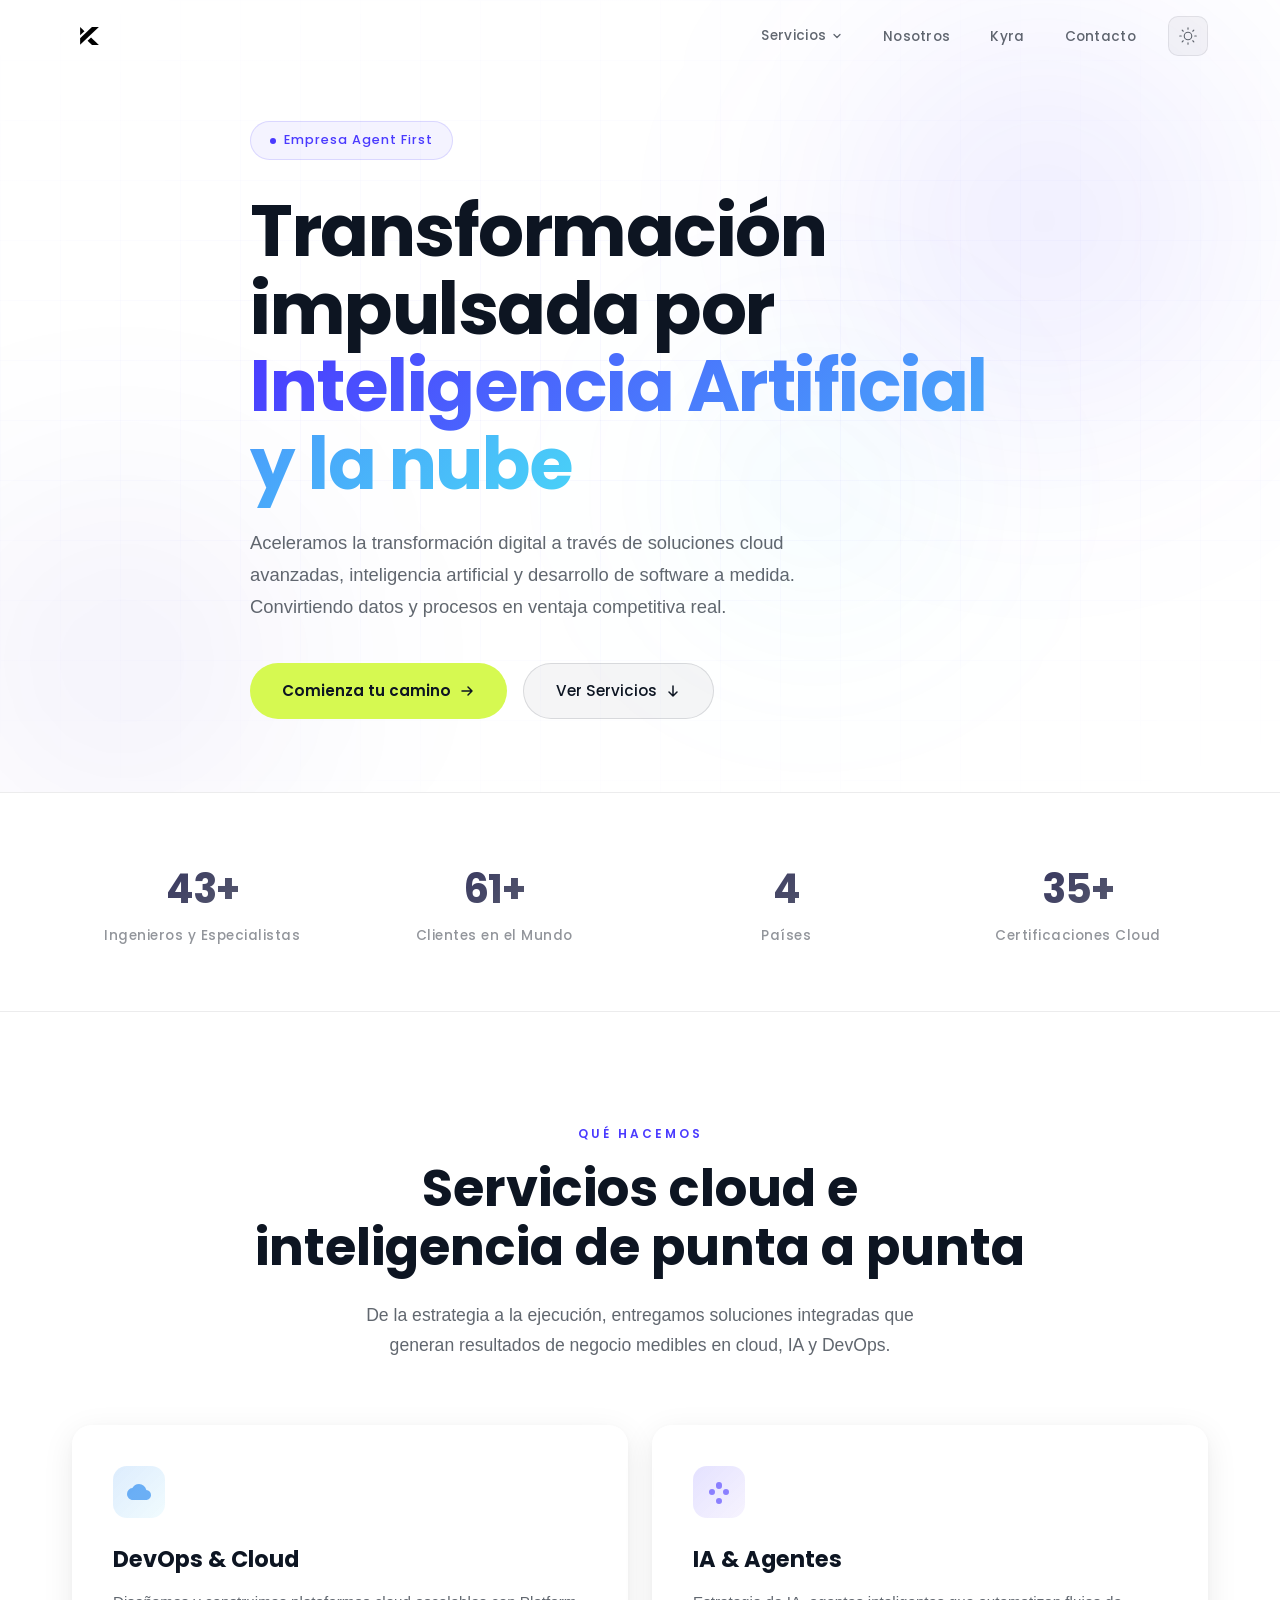
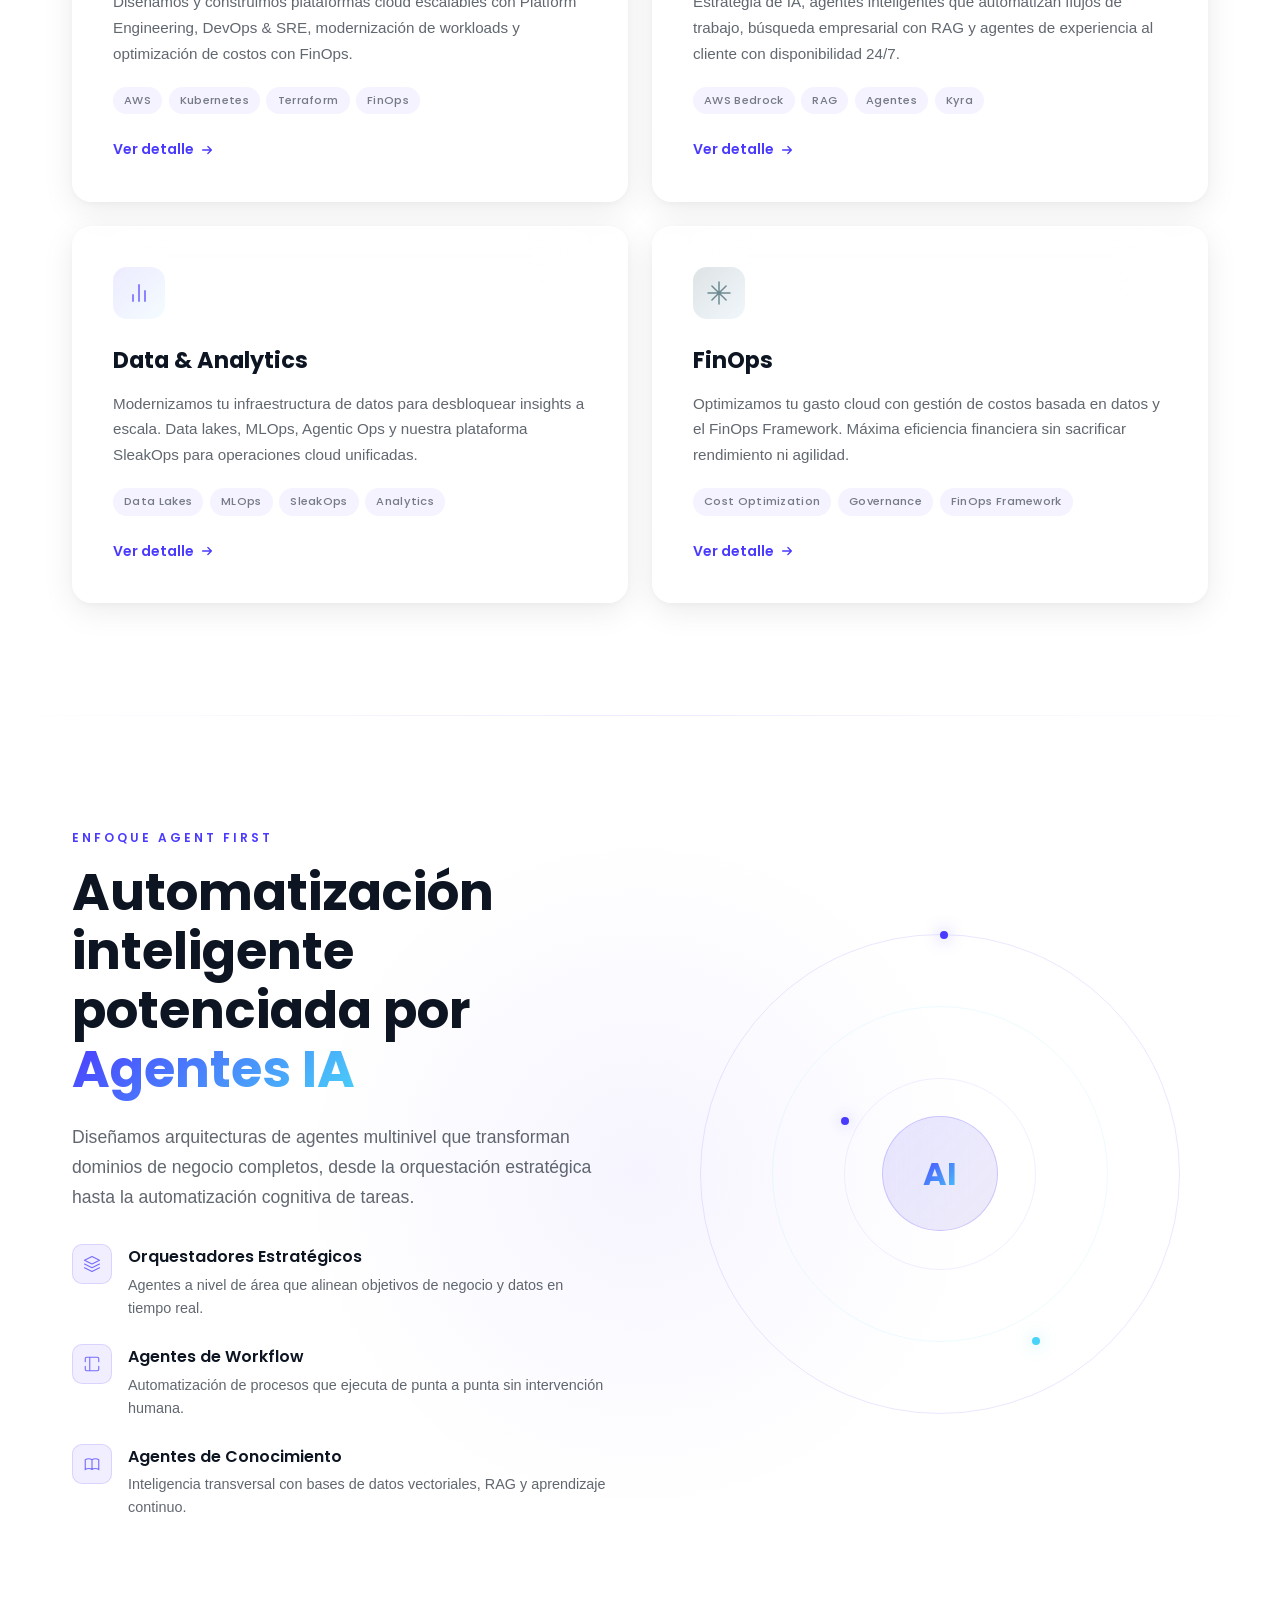
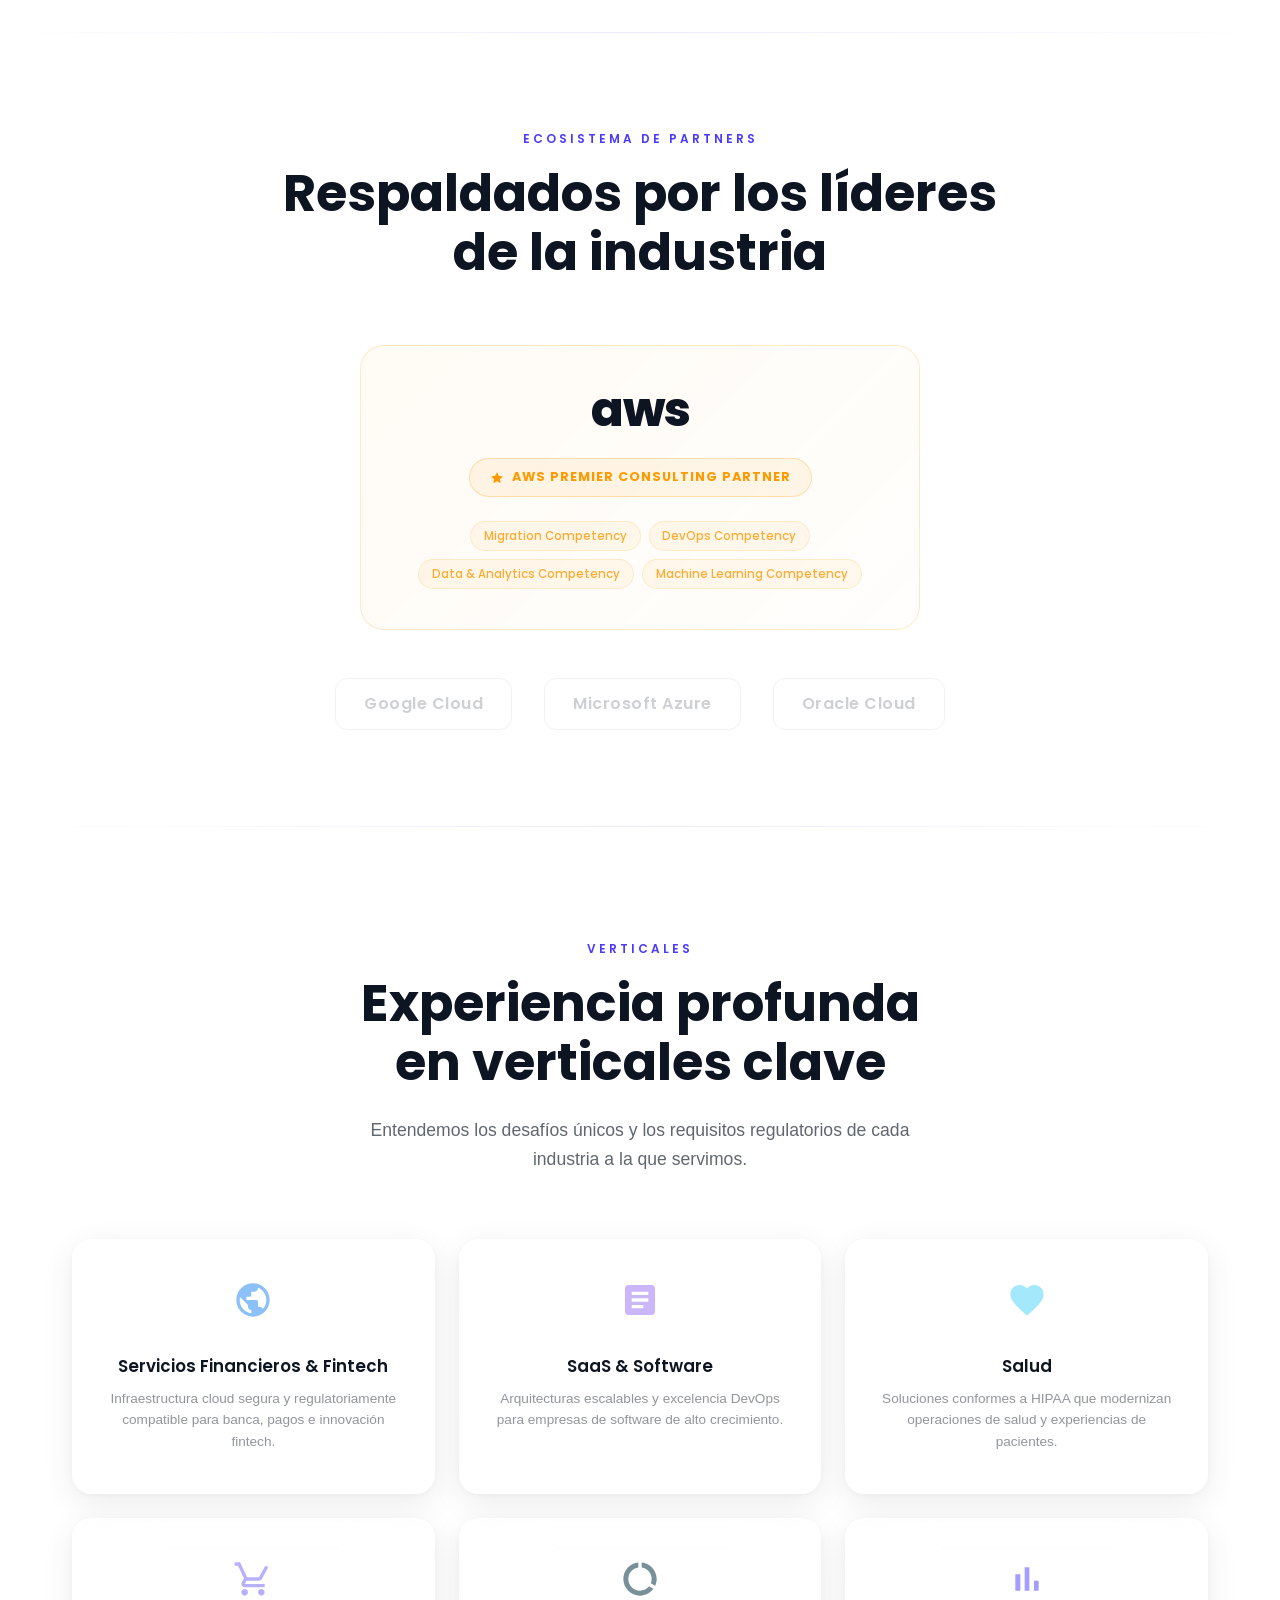
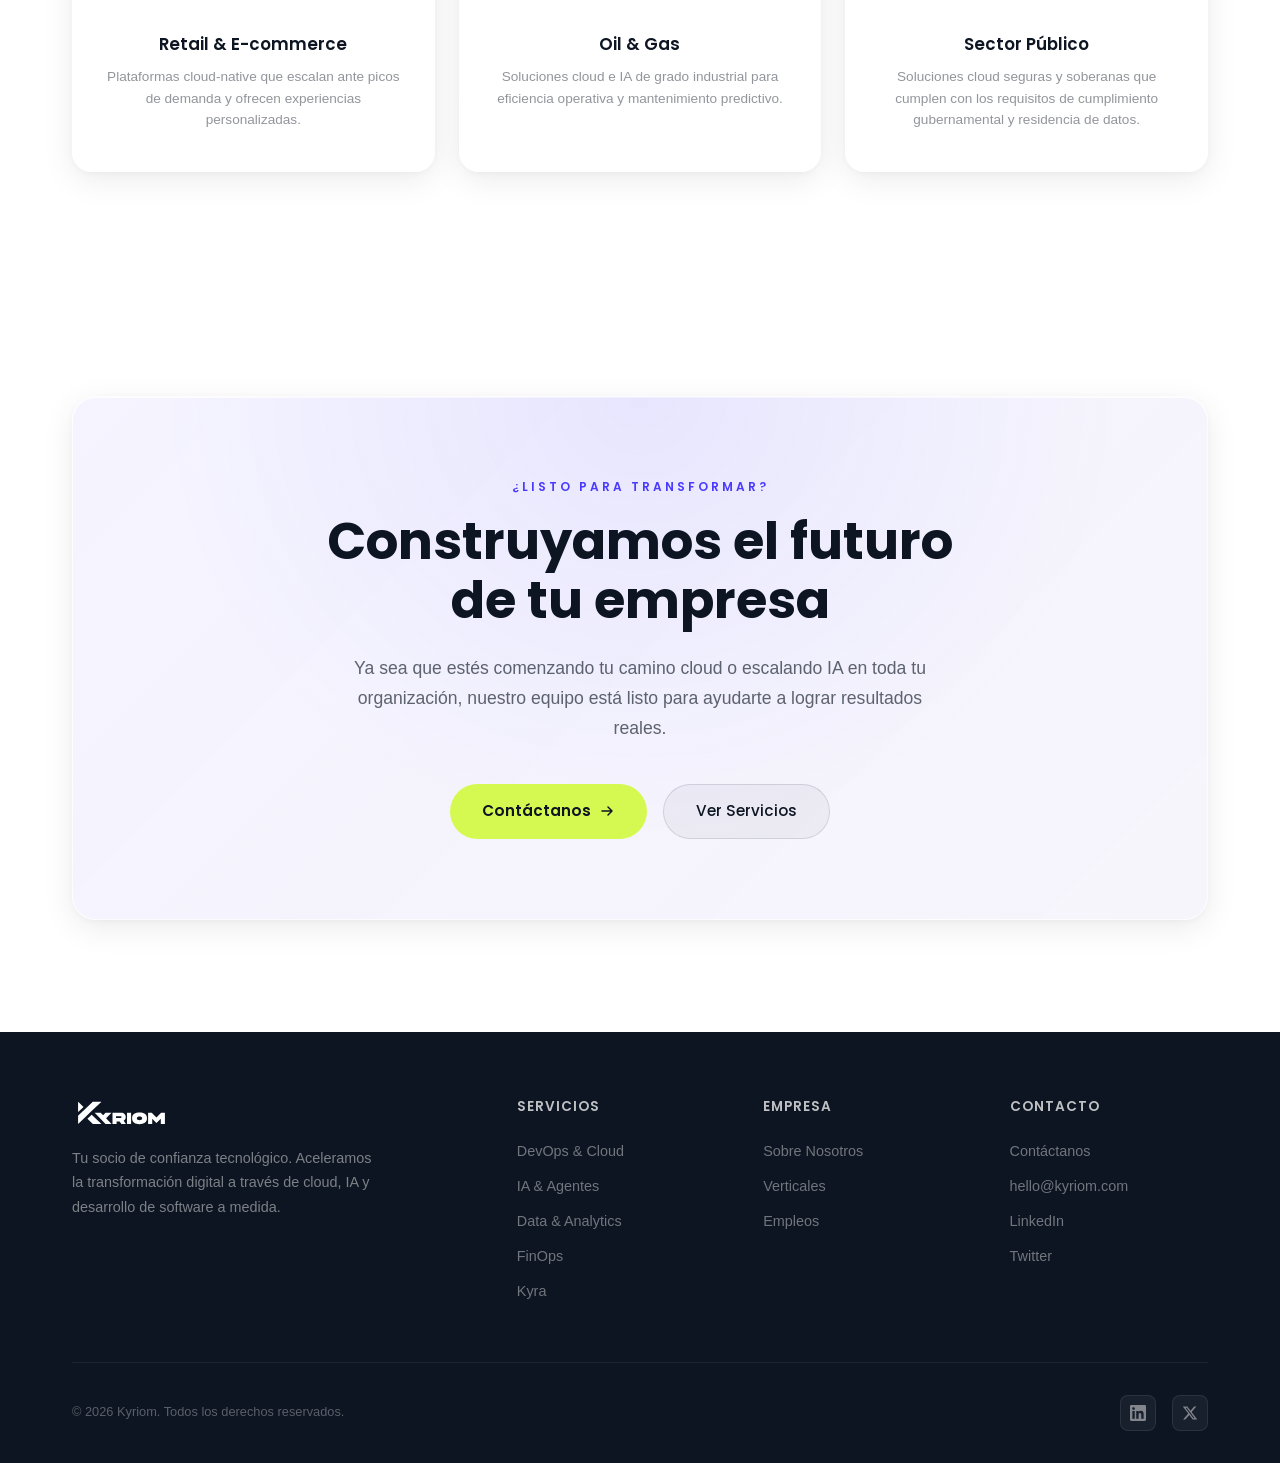
==== index.html @ 357e3da5 "Servicios dropdown nav in all pages, contacto form fits in screen, remove info cards" ====
<!DOCTYPE html>
<html lang="es">
<head>
    <meta charset="UTF-8">
    <meta name="viewport" content="width=device-width, initial-scale=1.0">
    <title>Kyriom — Transformación Digital Cloud & IA</title>
    <link rel="icon" type="image/png" href="Logo/Kyriom_Isologo-dark.png">
    <meta name="description" content="Kyriom acelera la transformación digital a través de soluciones cloud avanzadas, inteligencia artificial y desarrollo de software a medida.">
    <link rel="preconnect" href="https://fonts.googleapis.com">
    <link rel="preconnect" href="https://fonts.gstatic.com" crossorigin>
    <link href="https://fonts.googleapis.com/css2?family=Poppins:wght@300;400;500;600;700&display=swap" rel="stylesheet">
    <link rel="stylesheet" href="styles.css">
</head>
<body>

<!-- ===== NAVIGATION ===== -->
<nav class="nav" id="nav">
    <div class="container">
        <a href="index.html" class="nav-logo">
            <img src="Logo/Kyriom_Isologo-dark.svg" alt="Kyriom" class="logo-light">
            <img src="Logo/Kyriom_Isologo-white.svg" alt="Kyriom" class="logo-dark">
        </a>
        <div class="nav-right">
            <ul class="nav-links" id="navLinks">
                <li class="nav-dropdown" id="navDropdown">
                    <a href="#servicios" class="nav-dropdown-trigger">
                        Servicios
                        <svg width="12" height="12" viewBox="0 0 24 24" fill="none" stroke="currentColor" stroke-width="2.5" stroke-linecap="round" stroke-linejoin="round"><path d="M6 9l6 6 6-6"/></svg>
                    </a>
                    <div class="nav-dropdown-menu">
                        <a href="servicios/devops-cloud.html"><span class="dropdown-icon">☁️</span>DevOps &amp; Cloud</a>
                        <a href="servicios/ia-agentes.html"><span class="dropdown-icon">🤖</span>IA &amp; Agentes</a>
                        <a href="servicios/data-analytics.html"><span class="dropdown-icon">📊</span>Data &amp; Analytics</a>
                        <a href="servicios/finops.html"><span class="dropdown-icon">💰</span>FinOps</a>
                    </div>
                </li>
                <li><a href="nosotros.html">Nosotros</a></li>
                <li><a href="kyra.html">Kyra</a></li>
                <li><a href="contacto.html">Contacto</a></li>
            </ul>
            <button class="theme-toggle" id="themeToggle" aria-label="Toggle theme">
                <svg class="icon-sun" width="18" height="18" viewBox="0 0 24 24" fill="none" stroke="currentColor" stroke-width="1.5" stroke-linecap="round"><circle cx="12" cy="12" r="5"/><path d="M12 1v2M12 21v2M4.22 4.22l1.42 1.42M18.36 18.36l1.42 1.42M1 12h2M21 12h2M4.22 19.78l1.42-1.42M18.36 5.64l1.42-1.42"/></svg>
                <svg class="icon-moon" width="18" height="18" viewBox="0 0 24 24" fill="none" stroke="currentColor" stroke-width="1.5" stroke-linecap="round"><path d="M21 12.79A9 9 0 1111.21 3 7 7 0 0021 12.79z"/></svg>
            </button>
            <button class="nav-toggle" id="navToggle" aria-label="Toggle menu">
                <span></span><span></span><span></span>
            </button>
        </div>
    </div>
</nav>

<!-- ===== HERO ===== -->
<section class="hero" id="hero">
    <div class="hero-bg">
        <div class="hero-orb hero-orb-1"></div>
        <div class="hero-orb hero-orb-2"></div>
        <div class="hero-orb hero-orb-3"></div>
        <div class="hero-grid"></div>
    </div>
    <div class="hero-glass-shapes">
        <div class="glass-shape glass-shape-1"></div>
        <div class="glass-shape glass-shape-2"></div>
        <div class="glass-shape glass-shape-3"></div>
    </div>
    <div class="container">
        <div class="hero-content">
            <div class="hero-badge reveal">
                <span class="hero-badge-dot"></span>
                Empresa Agent First
            </div>
            <h1 class="reveal reveal-delay-1">Transformación impulsada por<br><span class="gradient-text">Inteligencia Artificial y la nube</span></h1>
            <p class="hero-description reveal reveal-delay-2">Aceleramos la transformación digital a través de soluciones cloud avanzadas, inteligencia artificial y desarrollo de software a medida. Convirtiendo datos y procesos en ventaja competitiva real.</p>
            <div class="hero-actions reveal reveal-delay-3">
                <a href="contacto.html" class="btn-primary btn-chartreuse">
                    Comienza tu camino
                    <svg width="16" height="16" viewBox="0 0 16 16" fill="none"><path d="M3 8h10m0 0L9 4m4 4L9 12" stroke="currentColor" stroke-width="1.5" stroke-linecap="round" stroke-linejoin="round"/></svg>
                </a>
                <a href="#servicios" class="btn-secondary">
                    Ver Servicios
                    <svg width="16" height="16" viewBox="0 0 16 16" fill="none"><path d="M8 3v10m0 0l4-4m-4 4L4 9" stroke="currentColor" stroke-width="1.5" stroke-linecap="round" stroke-linejoin="round"/></svg>
                </a>
            </div>
        </div>
    </div>
</section>

<!-- ===== MÉTRICAS ===== -->
<section class="stats-bar">
    <div class="container">
        <div class="stats-grid">
            <div class="stat-item reveal">
                <div class="stat-number" data-target="60">0+</div>
                <div class="stat-label">Ingenieros y Especialistas</div>
            </div>
            <div class="stat-item reveal reveal-delay-1">
                <div class="stat-number" data-target="86">0+</div>
                <div class="stat-label">Clientes en el Mundo</div>
            </div>
            <div class="stat-item reveal reveal-delay-2">
                <div class="stat-number" data-target="6">0</div>
                <div class="stat-label">Países</div>
            </div>
            <div class="stat-item reveal reveal-delay-3">
                <div class="stat-number" data-target="50">0+</div>
                <div class="stat-label">Certificaciones Cloud</div>
            </div>
        </div>
    </div>
</section>

<!-- ===== SERVICIOS ===== -->
<section class="services" id="servicios">
    <div class="container">
        <div class="services-header reveal">
            <div class="section-label">Qué Hacemos</div>
            <h2 class="section-title">Servicios cloud e<br>inteligencia de punta a punta</h2>
            <p class="section-subtitle">De la estrategia a la ejecución, entregamos soluciones integradas que generan resultados de negocio medibles en cloud, IA y DevOps.</p>
        </div>
        <div class="servicios-grid">
            <a href="servicios/devops-cloud.html" class="servicio-card glass reveal">
                <div class="service-icon service-icon-cloud">
                    <svg width="24" height="24" viewBox="0 0 24 24" fill="none"><path d="M19.35 10.04A7.49 7.49 0 0012 4C9.11 4 6.6 5.64 5.35 8.04A5.994 5.994 0 000 14c0 3.31 2.69 6 6 6h13c2.76 0 5-2.24 5-5 0-2.64-2.05-4.78-4.65-4.96z" fill="rgba(24,129,241,0.6)"/></svg>
                </div>
                <h3>DevOps & Cloud</h3>
                <p>Diseñamos y construimos plataformas cloud escalables con Platform Engineering, DevOps & SRE, modernización de workloads y optimización de costos con FinOps.</p>
                <div class="service-tags">
                    <span class="service-tag">AWS</span>
                    <span class="service-tag">Kubernetes</span>
                    <span class="service-tag">Terraform</span>
                    <span class="service-tag">FinOps</span>
                </div>
                <div class="servicio-card-footer">
                    <span class="servicio-link">
                        Ver detalle
                        <svg width="14" height="14" viewBox="0 0 16 16" fill="none"><path d="M3 8h10m0 0L9 4m4 4L9 12" stroke="currentColor" stroke-width="1.5" stroke-linecap="round" stroke-linejoin="round"/></svg>
                    </span>
                </div>
            </a>
            <a href="servicios/ia-agentes.html" class="servicio-card glass reveal reveal-delay-1">
                <div class="service-icon service-icon-ai">
                    <svg width="24" height="24" viewBox="0 0 24 24" fill="none"><path d="M12 2a3 3 0 00-3 3v1a3 3 0 006 0V5a3 3 0 00-3-3zM19 9a3 3 0 00-3 3 3 3 0 006 0 3 3 0 00-3-3zM5 9a3 3 0 00-3 3 3 3 0 006 0 3 3 0 00-3-3zM12 18a3 3 0 00-3 3 3 3 0 006 0 3 3 0 00-3-3z" fill="rgba(74,58,255,0.6)"/></svg>
                </div>
                <h3>IA & Agentes</h3>
                <p>Estrategia de IA, agentes inteligentes que automatizan flujos de trabajo, búsqueda empresarial con RAG y agentes de experiencia al cliente con disponibilidad 24/7.</p>
                <div class="service-tags">
                    <span class="service-tag">AWS Bedrock</span>
                    <span class="service-tag">RAG</span>
                    <span class="service-tag">Agentes</span>
                    <span class="service-tag">Kyra</span>
                </div>
                <div class="servicio-card-footer">
                    <span class="servicio-link">
                        Ver detalle
                        <svg width="14" height="14" viewBox="0 0 16 16" fill="none"><path d="M3 8h10m0 0L9 4m4 4L9 12" stroke="currentColor" stroke-width="1.5" stroke-linecap="round" stroke-linejoin="round"/></svg>
                    </span>
                </div>
            </a>
            <a href="servicios/data-analytics.html" class="servicio-card glass reveal reveal-delay-2">
                <div class="service-icon service-icon-data">
                    <svg width="24" height="24" viewBox="0 0 24 24" fill="none"><path d="M18 20V10M12 20V4M6 20v-6" stroke="rgba(74,58,255,0.6)" stroke-width="2" stroke-linecap="round" stroke-linejoin="round"/></svg>
                </div>
                <h3>Data & Analytics</h3>
                <p>Modernizamos tu infraestructura de datos para desbloquear insights a escala. Data lakes, MLOps, Agentic Ops y nuestra plataforma SleakOps para operaciones cloud unificadas.</p>
                <div class="service-tags">
                    <span class="service-tag">Data Lakes</span>
                    <span class="service-tag">MLOps</span>
                    <span class="service-tag">SleakOps</span>
                    <span class="service-tag">Analytics</span>
                </div>
                <div class="servicio-card-footer">
                    <span class="servicio-link">
                        Ver detalle
                        <svg width="14" height="14" viewBox="0 0 16 16" fill="none"><path d="M3 8h10m0 0L9 4m4 4L9 12" stroke="currentColor" stroke-width="1.5" stroke-linecap="round" stroke-linejoin="round"/></svg>
                    </span>
                </div>
            </a>
            <a href="servicios/finops.html" class="servicio-card glass reveal reveal-delay-3">
                <div class="service-icon service-icon-devops">
                    <svg width="24" height="24" viewBox="0 0 24 24" fill="none"><path d="M12 1v22M1 12h22M4.93 4.93l14.14 14.14M19.07 4.93L4.93 19.07" stroke="rgba(31,73,84,0.6)" stroke-width="1.5" stroke-linecap="round"/></svg>
                </div>
                <h3>FinOps</h3>
                <p>Optimizamos tu gasto cloud con gestión de costos basada en datos y el FinOps Framework. Máxima eficiencia financiera sin sacrificar rendimiento ni agilidad.</p>
                <div class="service-tags">
                    <span class="service-tag">Cost Optimization</span>
                    <span class="service-tag">Governance</span>
                    <span class="service-tag">FinOps Framework</span>
                </div>
                <div class="servicio-card-footer">
                    <span class="servicio-link">
                        Ver detalle
                        <svg width="14" height="14" viewBox="0 0 16 16" fill="none"><path d="M3 8h10m0 0L9 4m4 4L9 12" stroke="currentColor" stroke-width="1.5" stroke-linecap="round" stroke-linejoin="round"/></svg>
                    </span>
                </div>
            </a>
        </div>
    </div>
</section>

<div class="section-divider"></div>

<!-- ===== AI SUMMARY ===== -->
<section class="ai-section" id="ai">
    <div class="container">
        <div class="ai-grid">
            <div class="ai-content reveal">
                <div class="section-label">Enfoque Agent First</div>
                <h2 class="section-title">Automatización inteligente<br>potenciada por <span>Agentes IA</span></h2>
                <p class="section-subtitle">Diseñamos arquitecturas de agentes multinivel que transforman dominios de negocio completos, desde la orquestación estratégica hasta la automatización cognitiva de tareas.</p>
                <div class="ai-features">
                    <div class="ai-feature">
                        <div class="ai-feature-icon">
                            <svg width="18" height="18" viewBox="0 0 24 24" fill="none"><path d="M12 2L2 7l10 5 10-5-10-5zM2 17l10 5 10-5M2 12l10 5 10-5" stroke="currentColor" stroke-width="1.5" stroke-linecap="round" stroke-linejoin="round"/></svg>
                        </div>
                        <div>
                            <h4>Orquestadores Estratégicos</h4>
                            <p>Agentes a nivel de área que alinean objetivos de negocio y datos en tiempo real.</p>
                        </div>
                    </div>
                    <div class="ai-feature">
                        <div class="ai-feature-icon">
                            <svg width="18" height="18" viewBox="0 0 24 24" fill="none"><path d="M9 3H5a2 2 0 00-2 2v4m6-6h10a2 2 0 012 2v4M9 3v18m0 0h10a2 2 0 002-2v-4M9 21H5a2 2 0 01-2-2v-4" stroke="currentColor" stroke-width="1.5" stroke-linecap="round"/></svg>
                        </div>
                        <div>
                            <h4>Agentes de Workflow</h4>
                            <p>Automatización de procesos que ejecuta de punta a punta sin intervención humana.</p>
                        </div>
                    </div>
                    <div class="ai-feature">
                        <div class="ai-feature-icon">
                            <svg width="18" height="18" viewBox="0 0 24 24" fill="none"><path d="M12 6.253v13m0-13C10.832 5.477 9.246 5 7.5 5S4.168 5.477 3 6.253v13C4.168 18.477 5.754 18 7.5 18s3.332.477 4.5 1.253m0-13C13.168 5.477 14.754 5 16.5 5c1.747 0 3.332.477 4.5 1.253v13C19.832 18.477 18.247 18 16.5 18c-1.746 0-3.332.477-4.5 1.253" stroke="currentColor" stroke-width="1.5" stroke-linecap="round"/></svg>
                        </div>
                        <div>
                            <h4>Agentes de Conocimiento</h4>
                            <p>Inteligencia transversal con bases de datos vectoriales, RAG y aprendizaje continuo.</p>
                        </div>
                    </div>
                </div>
            </div>
            <div class="ai-visual reveal reveal-delay-2">
                <div class="ai-visual-container">
                    <div class="ai-ring ai-ring-1"><div class="ai-ring-dot"></div></div>
                    <div class="ai-ring ai-ring-2"><div class="ai-ring-dot"></div></div>
                    <div class="ai-ring ai-ring-3"><div class="ai-ring-dot"></div></div>
                    <div class="ai-center"><span class="ai-center-icon">AI</span></div>
                </div>
            </div>
        </div>
    </div>
</section>

<div class="section-divider"></div>

<!-- ===== PARTNERS ===== -->
<section class="partners" id="partners">
    <div class="container">
        <div class="partners-header reveal">
            <div class="section-label">Ecosistema de Partners</div>
            <h2 class="section-title">Respaldados por los líderes<br>de la industria</h2>
        </div>
        <div class="partners-inner reveal reveal-delay-1">
            <div class="aws-premier-block">
                <div class="aws-logo-big"><span>aws</span></div>
                <div class="aws-premier-badge">
                    <svg width="14" height="14" viewBox="0 0 24 24" fill="none"><path d="M12 2l3.09 6.26L22 9.27l-5 4.87 1.18 6.88L12 17.77l-6.18 3.25L7 14.14 2 9.27l6.91-1.01L12 2z" fill="currentColor"/></svg>
                    AWS Premier Consulting Partner
                </div>
                <div class="aws-competencies">
                    <span class="aws-comp-badge">Migration Competency</span>
                    <span class="aws-comp-badge">DevOps Competency</span>
                    <span class="aws-comp-badge">Data &amp; Analytics Competency</span>
                    <span class="aws-comp-badge">Machine Learning Competency</span>
                </div>
            </div>
            <div class="partners-secondary">
                <div class="partner-logo-sm">Google Cloud</div>
                <div class="partner-logo-sm">Microsoft Azure</div>
                <div class="partner-logo-sm">Oracle Cloud</div>
            </div>
        </div>
    </div>
</section>

<div class="section-divider"></div>

<!-- ===== VERTICALES ===== -->
<section class="industries" id="verticales">
    <div class="container">
        <div class="industries-header reveal">
            <div class="section-label">Verticales</div>
            <h2 class="section-title">Experiencia profunda<br>en verticales clave</h2>
            <p class="section-subtitle">Entendemos los desafíos únicos y los requisitos regulatorios de cada industria a la que servimos.</p>
        </div>
        <div class="industries-grid">
            <div class="industry-card glass reveal">
                <div class="industry-icon">
                    <svg width="40" height="40" viewBox="0 0 24 24" fill="none"><path d="M12 2C6.48 2 2 6.48 2 12s4.48 10 10 10 10-4.48 10-10S17.52 2 12 2zm-1 17.93c-3.95-.49-7-3.85-7-7.93 0-.62.08-1.21.21-1.79L9 15v1c0 1.1.9 2 2 2v1.93zm6.9-2.54c-.26-.81-1-1.39-1.9-1.39h-1v-3c0-.55-.45-1-1-1H8v-2h2c.55 0 1-.45 1-1V7h2c1.1 0 2-.9 2-2v-.41c2.93 1.19 5 4.06 5 7.41 0 2.08-.8 3.97-2.1 5.39z" fill="rgba(24,129,241,0.5)"/></svg>
                </div>
                <h3>Servicios Financieros &amp; Fintech</h3>
                <p>Infraestructura cloud segura y regulatoriamente compatible para banca, pagos e innovación fintech.</p>
            </div>
            <div class="industry-card glass reveal reveal-delay-1">
                <div class="industry-icon">
                    <svg width="40" height="40" viewBox="0 0 24 24" fill="none"><path d="M19 3H5c-1.1 0-2 .9-2 2v14c0 1.1.9 2 2 2h14c1.1 0 2-.9 2-2V5c0-1.1-.9-2-2-2zm-5 14H7v-2h7v2zm3-4H7v-2h10v2zm0-4H7V7h10v2z" fill="rgba(149,109,247,0.5)"/></svg>
                </div>
                <h3>SaaS &amp; Software</h3>
                <p>Arquitecturas escalables y excelencia DevOps para empresas de software de alto crecimiento.</p>
            </div>
            <div class="industry-card glass reveal reveal-delay-2">
                <div class="industry-icon">
                    <svg width="40" height="40" viewBox="0 0 24 24" fill="none"><path d="M12 21.35l-1.45-1.32C5.4 15.36 2 12.28 2 8.5 2 5.42 4.42 3 7.5 3c1.74 0 3.41.81 4.5 2.09C13.09 3.81 14.76 3 16.5 3 19.58 3 22 5.42 22 8.5c0 3.78-3.4 6.86-8.55 11.54L12 21.35z" fill="rgba(73,211,248,0.5)"/></svg>
                </div>
                <h3>Salud</h3>
                <p>Soluciones conformes a HIPAA que modernizan operaciones de salud y experiencias de pacientes.</p>
            </div>
            <div class="industry-card glass reveal reveal-delay-1">
                <div class="industry-icon">
                    <svg width="40" height="40" viewBox="0 0 24 24" fill="none"><path d="M7 18c-1.1 0-1.99.9-1.99 2S5.9 22 7 22s2-.9 2-2-.9-2-2-2zm10 0c-1.1 0-1.99.9-1.99 2s.89 2 1.99 2 2-.9 2-2-.9-2-2-2zm-9.83-3.25l.03-.12.9-1.63h7.45c.75 0 1.41-.41 1.75-1.03l3.86-7.01L19.42 4h-.01l-1.1 2-2.76 5H8.53l-.13-.27L6.16 6l-.95-2-.94-2H1v2h2l3.6 7.59-1.35 2.45c-.16.28-.25.61-.25.96 0 1.1.9 2 2 2h12v-2H7.42c-.14 0-.25-.11-.25-.25z" fill="rgba(74,58,255,0.4)"/></svg>
                </div>
                <h3>Retail &amp; E-commerce</h3>
                <p>Plataformas cloud-native que escalan ante picos de demanda y ofrecen experiencias personalizadas.</p>
            </div>
            <div class="industry-card glass reveal reveal-delay-2">
                <div class="industry-icon">
                    <svg width="40" height="40" viewBox="0 0 24 24" fill="none"><path d="M13 2.05v3.03c3.39.49 6 3.39 6 6.92 0 .9-.18 1.75-.5 2.54l2.62 1.53c.56-1.24.88-2.62.88-4.07 0-5.18-3.95-9.45-9-9.95zM12 19c-3.87 0-7-3.13-7-7 0-3.53 2.61-6.43 6-6.92V2.05c-5.06.5-9 4.76-9 9.95 0 5.52 4.47 10 9.99 10 3.31 0 6.24-1.61 8.06-4.09l-2.6-1.53C16.17 17.98 14.21 19 12 19z" fill="rgba(31,73,84,0.6)"/></svg>
                </div>
                <h3>Oil &amp; Gas</h3>
                <p>Soluciones cloud e IA de grado industrial para eficiencia operativa y mantenimiento predictivo.</p>
            </div>
            <div class="industry-card glass reveal reveal-delay-3">
                <div class="industry-icon">
                    <svg width="40" height="40" viewBox="0 0 24 24" fill="none"><path d="M5 9.2h3V19H5V9.2zM10.6 5h2.8v14h-2.8V5zm5.6 8H19v6h-2.8v-6z" fill="rgba(74,58,255,0.5)"/></svg>
                </div>
                <h3>Sector Público</h3>
                <p>Soluciones cloud seguras y soberanas que cumplen con los requisitos de cumplimiento gubernamental y residencia de datos.</p>
            </div>
        </div>
    </div>
</section>

<!-- ===== CTA ===== -->
<section class="cta" id="cta">
    <div class="container">
        <div class="cta-container glass-strong reveal">
            <div class="section-label">¿Listo para Transformar?</div>
            <h2 class="section-title">Construyamos el futuro<br>de tu empresa</h2>
            <p class="section-subtitle">Ya sea que estés comenzando tu camino cloud o escalando IA en toda tu organización, nuestro equipo está listo para ayudarte a lograr resultados reales.</p>
            <div class="cta-actions">
                <a href="contacto.html" class="btn-primary btn-chartreuse">
                    Contáctanos
                    <svg width="16" height="16" viewBox="0 0 16 16" fill="none"><path d="M3 8h10m0 0L9 4m4 4L9 12" stroke="currentColor" stroke-width="1.5" stroke-linecap="round" stroke-linejoin="round"/></svg>
                </a>
                <a href="#servicios" class="btn-secondary">Ver Servicios</a>
            </div>
        </div>
    </div>
</section>

<!-- ===== FOOTER ===== -->
<footer class="footer">
    <div class="container">
        <div class="footer-grid">
            <div class="footer-brand">
                <div class="footer-logo"><img src="Logo/Kyriom_Logotype-white.svg" alt="Kyriom"></div>
                <p>Tu socio de confianza tecnológico. Aceleramos la transformación digital a través de cloud, IA y desarrollo de software a medida.</p>
            </div>
            <div class="footer-col">
                <h4>Servicios</h4>
                <ul>
                    <li><a href="servicios/devops-cloud.html">DevOps &amp; Cloud</a></li>
                    <li><a href="servicios/ia-agentes.html">IA &amp; Agentes</a></li>
                    <li><a href="servicios/data-analytics.html">Data &amp; Analytics</a></li>
                    <li><a href="servicios/finops.html">FinOps</a></li>
                    <li><a href="kyra.html">Kyra</a></li>
                </ul>
            </div>
            <div class="footer-col">
                <h4>Empresa</h4>
                <ul>
                    <li><a href="nosotros.html">Sobre Nosotros</a></li>
                    <li><a href="#verticales">Verticales</a></li>
                    <li><a href="#">Empleos</a></li>
                </ul>
            </div>
            <div class="footer-col">
                <h4>Contacto</h4>
                <ul>
                    <li><a href="contacto.html">Contáctanos</a></li>
                    <li><a href="mailto:hello@kyriom.com">hello@kyriom.com</a></li>
                    <li><a href="#">LinkedIn</a></li>
                    <li><a href="#">Twitter</a></li>
                </ul>
            </div>
        </div>
        <div class="footer-bottom">
            <p>&copy; 2026 Kyriom. Todos los derechos reservados.</p>
            <div class="footer-socials">
                <a href="#" class="footer-social" aria-label="LinkedIn">
                    <svg width="16" height="16" viewBox="0 0 24 24" fill="currentColor"><path d="M20.447 20.452h-3.554v-5.569c0-1.328-.027-3.037-1.852-3.037-1.853 0-2.136 1.445-2.136 2.939v5.667H9.351V9h3.414v1.561h.046c.477-.9 1.637-1.85 3.37-1.85 3.601 0 4.267 2.37 4.267 5.455v6.286zM5.337 7.433a2.062 2.062 0 01-2.063-2.065 2.064 2.064 0 112.063 2.065zm1.782 13.019H3.555V9h3.564v11.452zM22.225 0H1.771C.792 0 0 .774 0 1.729v20.542C0 23.227.792 24 1.771 24h20.451C23.2 24 24 23.227 24 22.271V1.729C24 .774 23.2 0 22.222 0h.003z"/></svg>
                </a>
                <a href="#" class="footer-social" aria-label="Twitter">
                    <svg width="16" height="16" viewBox="0 0 24 24" fill="currentColor"><path d="M18.244 2.25h3.308l-7.227 8.26 8.502 11.24H16.17l-5.214-6.817L4.99 21.75H1.68l7.73-8.835L1.254 2.25H8.08l4.713 6.231zm-1.161 17.52h1.833L7.084 4.126H5.117z"/></svg>
                </a>
            </div>
        </div>
    </div>
</footer>

<script>
    // Theme toggle
    const themeToggle = document.getElementById('themeToggle');
    const savedTheme = localStorage.getItem('kyriom-theme');
    if (savedTheme === 'dark') document.body.classList.add('dark');

    themeToggle.addEventListener('click', () => {
        document.body.classList.toggle('dark');
        localStorage.setItem('kyriom-theme', document.body.classList.contains('dark') ? 'dark' : 'light');
    });

    // Intersection Observer for scroll reveals
    const observer = new IntersectionObserver((entries) => {
        entries.forEach(entry => {
            if (entry.isIntersecting) {
                entry.target.classList.add('visible');
                observer.unobserve(entry.target);
            }
        });
    }, { threshold: 0.1, rootMargin: '0px 0px -50px 0px' });
    document.querySelectorAll('.reveal').forEach(el => observer.observe(el));

    // Navbar scroll
    const nav = document.getElementById('nav');
    window.addEventListener('scroll', () => {
        nav.classList.toggle('scrolled', window.pageYOffset > 50);
    }, { passive: true });

    // Mobile nav
    const navToggle = document.getElementById('navToggle');
    const navLinks = document.getElementById('navLinks');
    navToggle.addEventListener('click', () => navLinks.classList.toggle('open'));
    navLinks.querySelectorAll('a').forEach(link => {
        link.addEventListener('click', () => navLinks.classList.remove('open'));
    });

    // Animated counters
    const counterObserver = new IntersectionObserver((entries) => {
        entries.forEach(entry => {
            if (entry.isIntersecting) {
                const el = entry.target;
                const target = parseInt(el.dataset.target);
                const suffix = el.textContent.includes('+') ? '+' : '';
                let current = 0;
                const increment = target / 60;
                const timer = setInterval(() => {
                    current += increment;
                    if (current >= target) { current = target; clearInterval(timer); }
                    el.textContent = Math.floor(current) + suffix;
                }, 25);
                counterObserver.unobserve(el);
            }
        });
    }, { threshold: 0.5 });
    document.querySelectorAll('.stat-number[data-target]').forEach(el => counterObserver.observe(el));

    // Smooth scroll for anchor links
    document.querySelectorAll('a[href^="#"]').forEach(anchor => {
        anchor.addEventListener('click', function(e) {
            e.preventDefault();
            const target = document.querySelector(this.getAttribute('href'));
            if (target) target.scrollIntoView({ behavior: 'smooth', block: 'start' });
        });
    });
</script>

</body>
</html>
---- styles.css ----
/* ========== CSS VARIABLES — LIGHT (default) ========== */
:root {
    --klein-blue: #022BB0;
    --azure: #1881F1;
    --carolina-blue: #70ADD4;
    --rich-black: #0D1522;
    --midnight-green: #1F4954;
    --chartreuse: #D6F951;
    --vivid-sky: #49D3F8;
    --slate-blue: #956DF7;
    --dark-blue: #1902B0;
    --primary-purple: #4A3AFF;
    --deep-purple: #211F54;
    --light-purple: #766CFF;
    --pale-purple: #D5D2FF;
    --ghost-purple: #F3F2FF;

    /* Theme tokens */
    --bg: #ffffff;
    --bg-secondary: #F7F7FA;
    --bg-tertiary: #EFEFF4;
    --text-primary: #0D1522;
    --text-secondary: rgba(13, 21, 34, 0.65);
    --text-tertiary: rgba(13, 21, 34, 0.45);
    --border: rgba(13, 21, 34, 0.08);
    --border-hover: rgba(74, 58, 255, 0.25);
    --glass-bg: rgba(255, 255, 255, 0.45);
    --glass-bg-strong: rgba(255, 255, 255, 0.62);
    --glass-border: rgba(255, 255, 255, 0.72);
    --glass-shadow: 0 8px 32px rgba(0, 0, 0, 0.08), 0 2px 8px rgba(0, 0, 0, 0.04);
    --glass-highlight: rgba(255, 255, 255, 0.9);
    --card-hover: rgba(74, 58, 255, 0.04);
    --nav-bg: rgba(255, 255, 255, 0.72);
    --nav-border: rgba(13, 21, 34, 0.06);
    --hero-orb1: rgba(74, 58, 255, 0.12);
    --hero-orb2: rgba(25, 2, 176, 0.08);
    --hero-orb3: rgba(73, 211, 248, 0.1);
    --grid-line: rgba(74, 58, 255, 0.04);
    --divider: rgba(74, 58, 255, 0.1);
    --section-label-color: var(--primary-purple);
    --badge-bg: rgba(74, 58, 255, 0.06);
    --badge-border: rgba(74, 58, 255, 0.15);
    --badge-text: var(--primary-purple);
    --btn-primary-bg: var(--primary-purple);
    --btn-primary-text: #fff;
    --btn-primary-hover: #3828e0;
    --btn-primary-shadow: rgba(74, 58, 255, 0.3);
    --btn-secondary-bg: rgba(13, 21, 34, 0.04);
    --btn-secondary-border: rgba(13, 21, 34, 0.12);
    --btn-secondary-text: var(--text-primary);
    --tag-bg: rgba(74, 58, 255, 0.06);
    --tag-text: rgba(13, 21, 34, 0.55);
    --stat-gradient-start: var(--deep-purple);
    --stat-gradient-end: rgba(13, 21, 34, 0.6);
    --tab-text: rgba(13, 21, 34, 0.5);
    --tab-border: rgba(13, 21, 34, 0.1);
    --tab-active-bg: var(--primary-purple);
    --tab-active-text: #fff;
    --map-bg: linear-gradient(135deg, rgba(74, 58, 255, 0.04), rgba(247, 247, 250, 0.8));
    --map-label-color: rgba(13, 21, 34, 0.5);
    --partner-text: rgba(13, 21, 34, 0.2);
    --partner-border: rgba(13, 21, 34, 0.06);
    --cta-bg: linear-gradient(135deg, rgba(74, 58, 255, 0.06), rgba(25, 2, 176, 0.04));
    --cta-radial: rgba(74, 58, 255, 0.08);
    --footer-bg: var(--rich-black);
    --mobile-menu-bg: rgba(255, 255, 255, 0.92);
    --chartreuse-cta-bg: #D6F951;
    --chartreuse-cta-text: var(--rich-black);
    --chartreuse-cta-hover: #e4ff6a;
    --chartreuse-cta-shadow: rgba(214, 249, 81, 0.45);

    --font-primary: 'Poppins', -apple-system, BlinkMacSystemFont, 'Helvetica Neue', Helvetica, sans-serif;
    --font-body: 'Helvetica Neue', Helvetica, Arial, sans-serif;
}

/* ========== DARK THEME ========== */
.dark {
    --bg: #0D1522;
    --bg-secondary: #131B2E;
    --bg-tertiary: #1A2340;
    --text-primary: #EBEBEB;
    --text-secondary: rgba(235, 235, 235, 0.65);
    --text-tertiary: rgba(235, 235, 235, 0.45);
    --border: rgba(255, 255, 255, 0.08);
    --border-hover: rgba(74, 58, 255, 0.3);
    --glass-bg: rgba(255, 255, 255, 0.06);
    --glass-bg-strong: rgba(255, 255, 255, 0.1);
    --glass-border: rgba(255, 255, 255, 0.14);
    --glass-shadow: 0 8px 32px rgba(0, 0, 0, 0.35), 0 2px 8px rgba(0, 0, 0, 0.2);
    --glass-highlight: rgba(255, 255, 255, 0.08);
    --card-hover: rgba(255, 255, 255, 0.07);
    --nav-bg: rgba(13, 21, 34, 0.72);
    --nav-border: rgba(255, 255, 255, 0.06);
    --hero-orb1: rgba(74, 58, 255, 0.35);
    --hero-orb2: rgba(25, 2, 176, 0.3);
    --hero-orb3: rgba(73, 211, 248, 0.2);
    --grid-line: rgba(74, 58, 255, 0.05);
    --divider: rgba(74, 58, 255, 0.2);
    --section-label-color: var(--chartreuse);
    --badge-bg: rgba(214, 249, 81, 0.08);
    --badge-border: rgba(214, 249, 81, 0.2);
    --badge-text: var(--chartreuse);
    --btn-primary-bg: var(--chartreuse);
    --btn-primary-text: var(--rich-black);
    --btn-primary-hover: #e4ff6a;
    --btn-primary-shadow: rgba(214, 249, 81, 0.25);
    --btn-secondary-bg: rgba(255, 255, 255, 0.06);
    --btn-secondary-border: rgba(255, 255, 255, 0.12);
    --btn-secondary-text: #EBEBEB;
    --tag-bg: rgba(255, 255, 255, 0.05);
    --tag-text: rgba(235, 235, 235, 0.5);
    --stat-gradient-start: #fff;
    --stat-gradient-end: rgba(235, 235, 235, 0.7);
    --tab-text: rgba(235, 235, 235, 0.5);
    --tab-border: rgba(255, 255, 255, 0.08);
    --tab-active-bg: var(--chartreuse);
    --tab-active-text: var(--rich-black);
    --map-bg: linear-gradient(135deg, rgba(74, 58, 255, 0.06), rgba(13, 21, 34, 0.5));
    --map-label-color: rgba(235, 235, 235, 0.6);
    --partner-text: rgba(235, 235, 235, 0.25);
    --partner-border: rgba(255, 255, 255, 0.05);
    --cta-bg: linear-gradient(135deg, rgba(74, 58, 255, 0.1), rgba(25, 2, 176, 0.08));
    --cta-radial: rgba(74, 58, 255, 0.15);
    --footer-bg: #080D17;
    --mobile-menu-bg: rgba(13, 21, 34, 0.97);
    --chartreuse-cta-bg: #D6F951;
    --chartreuse-cta-text: var(--rich-black);
    --chartreuse-cta-hover: #e4ff6a;
    --chartreuse-cta-shadow: rgba(214, 249, 81, 0.45);
}

/* ========== RESET & BASE ========== */
*, *::before, *::after { margin: 0; padding: 0; box-sizing: border-box; }
html { scroll-behavior: smooth; font-size: 16px; }
body {
    font-family: var(--font-body);
    background: var(--bg);
    color: var(--text-primary);
    overflow-x: hidden;
    line-height: 1.6;
    transition: background 0.4s ease, color 0.4s ease;
}
a { text-decoration: none; color: inherit; }
img { max-width: 100%; display: block; }

/* ========== UTILITY ========== */
.container { max-width: 1200px; margin: 0 auto; padding: 0 2rem; }
.section-label {
    font-family: var(--font-primary);
    font-weight: 600;
    font-size: 0.75rem;
    letter-spacing: 3px;
    text-transform: uppercase;
    color: var(--section-label-color);
    margin-bottom: 1rem;
}
.section-title {
    font-family: var(--font-primary);
    font-weight: 700;
    font-size: clamp(2rem, 5vw, 3.2rem);
    line-height: 1.15;
    margin-bottom: 1.5rem;
}
.section-subtitle {
    font-size: 1.1rem;
    color: var(--text-secondary);
    max-width: 600px;
    line-height: 1.7;
}

/* ========== CHARTREUSE CTA ========== */
.btn-chartreuse {
    background: var(--chartreuse-cta-bg) !important;
    color: var(--chartreuse-cta-text) !important;
}
.btn-chartreuse:hover {
    background: var(--chartreuse-cta-hover) !important;
    box-shadow: 0 8px 30px var(--chartreuse-cta-shadow) !important;
}
.nav-cta.nav-cta-chartreuse {
    background: var(--chartreuse-cta-bg) !important;
    color: #0D1522 !important;
}
.nav-cta.nav-cta-chartreuse:hover {
    background: var(--chartreuse-cta-hover) !important;
    box-shadow: 0 4px 20px var(--chartreuse-cta-shadow) !important;
    color: #0D1522 !important;
}

/* ========== SCROLL ANIMATIONS ========== */
.reveal {
    opacity: 0;
    transform: translateY(40px);
    transition: opacity 0.8s cubic-bezier(0.16, 1, 0.3, 1), transform 0.8s cubic-bezier(0.16, 1, 0.3, 1);
}
.reveal.visible { opacity: 1; transform: translateY(0); }
.reveal-delay-1 { transition-delay: 0.1s; }
.reveal-delay-2 { transition-delay: 0.2s; }
.reveal-delay-3 { transition-delay: 0.3s; }

/* ========== GLASSMORPHISM ========== */
.glass {
    background: var(--glass-bg);
    backdrop-filter: blur(40px) saturate(180%);
    -webkit-backdrop-filter: blur(40px) saturate(180%);
    border: 1px solid var(--glass-border);
    border-radius: 20px;
    box-shadow: var(--glass-shadow), inset 0 1px 0 var(--glass-highlight);
}
.glass-strong {
    background: var(--glass-bg-strong);
    backdrop-filter: blur(60px) saturate(200%);
    -webkit-backdrop-filter: blur(60px) saturate(200%);
    border: 1px solid var(--glass-border);
    border-radius: 24px;
    box-shadow: var(--glass-shadow), inset 0 1px 0 var(--glass-highlight);
}

/* ========== NAVIGATION ========== */
.nav {
    position: fixed;
    top: 0; left: 0; right: 0;
    z-index: 1000;
    padding: 1rem 0;
    transition: all 0.4s ease;
}
.nav.scrolled {
    background: var(--nav-bg);
    backdrop-filter: blur(40px) saturate(180%);
    -webkit-backdrop-filter: blur(40px) saturate(180%);
    border-bottom: 1px solid var(--nav-border);
    box-shadow: 0 1px 0 var(--glass-highlight), 0 4px 24px rgba(0, 0, 0, 0.06);
    padding: 0.7rem 0;
}
.nav .container {
    display: flex;
    justify-content: space-between;
    align-items: center;
}
.nav-logo {
    display: flex;
    align-items: center;
    height: 34px;
}
.nav-logo img {
    height: 34px;
    width: auto;
}
/* Show/hide logo variants based on theme */
.logo-light { display: block; }
.logo-dark { display: none; }
.dark .logo-light { display: none; }
.dark .logo-dark { display: block; }

.nav-right {
    display: flex;
    align-items: center;
    gap: 2rem;
}
.nav-links {
    display: flex;
    align-items: center;
    gap: 2.5rem;
    list-style: none;
}
.nav-links a {
    font-family: var(--font-primary);
    font-size: 0.85rem;
    font-weight: 500;
    color: var(--text-secondary);
    transition: color 0.3s;
    letter-spacing: 0.3px;
}
.nav-links a:hover { color: var(--text-primary); }

/* Dropdown */
.nav-dropdown { position: relative; }
.nav-dropdown-trigger {
    display: flex;
    align-items: center;
    gap: 0.3rem;
    cursor: pointer;
}
.nav-dropdown-trigger svg { transition: transform 0.3s; }
.nav-dropdown:hover .nav-dropdown-trigger svg,
.nav-dropdown.open .nav-dropdown-trigger svg { transform: rotate(180deg); }
.nav-dropdown-menu {
    position: absolute;
    top: calc(100% + 0.9rem);
    left: 50%;
    transform: translateX(-50%) translateY(-6px);
    min-width: 210px;
    padding: 0.4rem;
    border-radius: 16px;
    display: flex;
    flex-direction: column;
    gap: 0.1rem;
    opacity: 0;
    visibility: hidden;
    transition: opacity 0.2s ease, transform 0.2s ease, visibility 0.2s;
    z-index: 200;
    background: var(--glass-bg-strong);
    backdrop-filter: blur(40px) saturate(180%);
    -webkit-backdrop-filter: blur(40px) saturate(180%);
    border: 1px solid var(--glass-border);
    box-shadow: var(--glass-shadow);
}
.nav-dropdown:hover .nav-dropdown-menu,
.nav-dropdown.open .nav-dropdown-menu {
    opacity: 1;
    visibility: visible;
    transform: translateX(-50%) translateY(0);
}
.nav-dropdown-menu a {
    font-family: var(--font-primary);
    font-size: 0.82rem;
    font-weight: 500;
    color: var(--text-secondary) !important;
    padding: 0.6rem 1rem;
    border-radius: 10px;
    transition: all 0.2s;
    white-space: nowrap;
    display: flex;
    align-items: center;
    gap: 0.6rem;
}
.nav-dropdown-menu a:hover {
    color: var(--text-primary) !important;
    background: var(--card-hover);
}
.nav-dropdown-menu .dropdown-icon {
    width: 28px; height: 28px;
    border-radius: 8px;
    display: flex;
    align-items: center;
    justify-content: center;
    flex-shrink: 0;
    font-size: 0.85rem;
}
/* Mobile dropdown */
@media (max-width: 768px) {
    .nav-dropdown-menu {
        position: static;
        transform: none;
        opacity: 1;
        visibility: visible;
        box-shadow: none;
        background: transparent;
        border: none;
        backdrop-filter: none;
        -webkit-backdrop-filter: none;
        padding: 0 0 0 1rem;
        display: none;
        gap: 0;
    }
    .nav-dropdown.open .nav-dropdown-menu { display: flex; }
    .nav-dropdown-trigger svg { margin-left: auto; }
}
.nav-cta {
    font-family: var(--font-primary);
    font-size: 0.85rem !important;
    font-weight: 600 !important;
    color: var(--btn-primary-text) !important;
    background: var(--btn-primary-bg);
    padding: 0.6rem 1.5rem;
    border-radius: 50px;
    transition: all 0.3s !important;
}
.nav-cta:hover {
    background: var(--btn-primary-hover);
    transform: translateY(-1px);
    box-shadow: 0 4px 20px var(--btn-primary-shadow);
}

/* Theme toggle */
.theme-toggle {
    width: 40px; height: 40px;
    border-radius: 10px;
    border: 1px solid var(--border);
    background: var(--btn-secondary-bg);
    cursor: pointer;
    display: flex;
    align-items: center;
    justify-content: center;
    transition: all 0.3s;
    color: var(--text-secondary);
    flex-shrink: 0;
}
.theme-toggle:hover {
    border-color: var(--border-hover);
    color: var(--text-primary);
}
.theme-toggle .icon-sun { display: block; }
.theme-toggle .icon-moon { display: none; }
.dark .theme-toggle .icon-sun { display: none; }
.dark .theme-toggle .icon-moon { display: block; }

/* Mobile menu */
.nav-toggle {
    display: none;
    flex-direction: column;
    gap: 5px;
    cursor: pointer;
    background: none;
    border: none;
    padding: 4px;
}
.nav-toggle span {
    width: 24px; height: 2px;
    background: var(--text-primary);
    transition: all 0.3s;
    border-radius: 2px;
}

/* ========== HERO ========== */
.hero {
    min-height: 88vh;
    display: flex;
    align-items: center;
    position: relative;
    overflow: hidden;
    padding: 7rem 0 4rem;
}
.hero-bg { position: absolute; inset: 0; z-index: 0; }
.hero-orb {
    position: absolute;
    border-radius: 50%;
    filter: blur(100px);
    animation: orbFloat 20s ease-in-out infinite;
}
.hero-orb-1 {
    width: 600px; height: 600px;
    background: radial-gradient(circle, var(--hero-orb1), transparent 70%);
    top: -10%; right: -5%;
}
.hero-orb-2 {
    width: 500px; height: 500px;
    background: radial-gradient(circle, var(--hero-orb2), transparent 70%);
    bottom: -15%; left: -10%;
    animation-delay: -7s;
}
.hero-orb-3 {
    width: 350px; height: 350px;
    background: radial-gradient(circle, var(--hero-orb3), transparent 70%);
    top: 40%; left: 50%;
    animation-delay: -14s;
}
@keyframes orbFloat {
    0%, 100% { transform: translate(0, 0) scale(1); }
    25% { transform: translate(30px, -40px) scale(1.05); }
    50% { transform: translate(-20px, 20px) scale(0.95); }
    75% { transform: translate(15px, 30px) scale(1.02); }
}
.hero-grid {
    position: absolute; inset: 0;
    background-image:
        linear-gradient(var(--grid-line) 1px, transparent 1px),
        linear-gradient(90deg, var(--grid-line) 1px, transparent 1px);
    background-size: 60px 60px;
    mask-image: radial-gradient(ellipse 80% 60% at 50% 50%, black, transparent);
    -webkit-mask-image: radial-gradient(ellipse 80% 60% at 50% 50%, black, transparent);
}
.hero .container {
    position: relative;
    z-index: 1;
}
.hero-content { max-width: 780px; }
.hero-visual {
    display: flex;
    flex-direction: column;
    gap: 1rem;
}
.hero-card {
    padding: 1.4rem 1.75rem;
    display: flex;
    align-items: center;
    gap: 1.25rem;
    transition: transform 0.3s ease;
}
.hero-card:hover { transform: translateX(6px); }
.hero-card-icon {
    width: 46px; height: 46px;
    border-radius: 13px;
    display: flex;
    align-items: center;
    justify-content: center;
    flex-shrink: 0;
    font-size: 1.3rem;
}
.hero-card-icon-1 { background: linear-gradient(135deg, rgba(74, 58, 255, 0.15), rgba(149, 109, 247, 0.08)); }
.hero-card-icon-2 { background: linear-gradient(135deg, rgba(24, 129, 241, 0.15), rgba(73, 211, 248, 0.08)); }
.hero-card-icon-3 { background: linear-gradient(135deg, rgba(214, 249, 81, 0.2), rgba(173, 214, 0, 0.1)); }
.hero-card h4 {
    font-family: var(--font-primary);
    font-weight: 600;
    font-size: 0.95rem;
    margin-bottom: 0.2rem;
}
.hero-card p {
    font-size: 0.8rem;
    color: var(--text-secondary);
    line-height: 1.5;
}
.hero-badge {
    display: inline-flex;
    align-items: center;
    gap: 0.5rem;
    font-family: var(--font-primary);
    font-size: 0.8rem;
    font-weight: 500;
    color: var(--badge-text);
    background: var(--badge-bg);
    border: 1px solid var(--badge-border);
    padding: 0.5rem 1.2rem;
    border-radius: 50px;
    margin-bottom: 2rem;
    letter-spacing: 1px;
}
.hero-badge-dot {
    width: 6px; height: 6px;
    background: var(--badge-text);
    border-radius: 50%;
    animation: pulse 2s ease-in-out infinite;
}
@keyframes pulse {
    0%, 100% { opacity: 1; transform: scale(1); }
    50% { opacity: 0.5; transform: scale(0.8); }
}
.hero h1 {
    font-family: var(--font-primary);
    font-weight: 700;
    font-size: clamp(2.8rem, 6vw, 4.5rem);
    line-height: 1.08;
    letter-spacing: -1.5px;
    margin-bottom: 1.5rem;
}
.hero h1 .gradient-text {
    background: linear-gradient(135deg, var(--primary-purple), var(--vivid-sky));
    -webkit-background-clip: text;
    -webkit-text-fill-color: transparent;
    background-clip: text;
}
.hero-description {
    font-size: 1.15rem;
    color: var(--text-secondary);
    max-width: 560px;
    margin-bottom: 2.5rem;
    line-height: 1.75;
}
.hero-actions { display: flex; gap: 1rem; flex-wrap: wrap; }
.btn-primary {
    font-family: var(--font-primary);
    font-weight: 600;
    font-size: 0.95rem;
    color: var(--btn-primary-text);
    background: var(--btn-primary-bg);
    padding: 0.9rem 2rem;
    border-radius: 50px;
    border: none;
    cursor: pointer;
    transition: all 0.3s;
    display: inline-flex;
    align-items: center;
    gap: 0.5rem;
}
.btn-primary:hover {
    background: var(--btn-primary-hover);
    transform: translateY(-2px);
    box-shadow: 0 8px 30px var(--btn-primary-shadow);
}
.btn-secondary {
    font-family: var(--font-primary);
    font-weight: 500;
    font-size: 0.95rem;
    color: var(--btn-secondary-text);
    background: var(--btn-secondary-bg);
    padding: 0.9rem 2rem;
    border-radius: 50px;
    border: 1px solid var(--btn-secondary-border);
    cursor: pointer;
    transition: all 0.3s;
    display: inline-flex;
    align-items: center;
    gap: 0.5rem;
}
.btn-secondary:hover {
    border-color: var(--border-hover);
    transform: translateY(-2px);
}

/* Hero glass shapes */
.hero-glass-shapes { display: none; }
.glass-shape {
    position: absolute;
    border-radius: 24px;
    border: 1px solid var(--glass-border);
    animation: glassFloat 15s ease-in-out infinite;
}
.glass-shape-1 {
    width: 280px; height: 280px;
    background: linear-gradient(135deg, rgba(74, 58, 255, 0.08), rgba(73, 211, 248, 0.04));
    top: 18%; right: 8%;
    transform: rotate(12deg);
}
.glass-shape-2 {
    width: 180px; height: 180px;
    background: linear-gradient(135deg, rgba(25, 2, 176, 0.06), rgba(149, 109, 247, 0.04));
    top: 50%; right: 25%;
    animation-delay: -5s;
    transform: rotate(-8deg);
}
.glass-shape-3 {
    width: 120px; height: 120px;
    background: linear-gradient(135deg, rgba(74, 58, 255, 0.05), rgba(73, 211, 248, 0.03));
    top: 30%; right: 35%;
    animation-delay: -10s;
    transform: rotate(25deg);
    border-radius: 50%;
}
.dark .glass-shape-1 { background: linear-gradient(135deg, rgba(74, 58, 255, 0.12), rgba(73, 211, 248, 0.06)); }
.dark .glass-shape-2 { background: linear-gradient(135deg, rgba(25, 2, 176, 0.1), rgba(149, 109, 247, 0.08)); }
.dark .glass-shape-3 { background: linear-gradient(135deg, rgba(214, 249, 81, 0.08), rgba(73, 211, 248, 0.06)); }
@keyframes glassFloat {
    0%, 100% { transform: translateY(0) rotate(12deg); }
    33% { transform: translateY(-15px) rotate(15deg); }
    66% { transform: translateY(10px) rotate(9deg); }
}

/* ========== STATS BAR ========== */
.stats-bar {
    padding: 3rem 0;
    border-top: 1px solid var(--border);
    border-bottom: 1px solid var(--border);
}
.stats-grid {
    display: grid;
    grid-template-columns: repeat(4, 1fr);
    gap: 2rem;
    text-align: center;
}
.stat-item { padding: 1rem; }
.stat-number {
    font-family: var(--font-primary);
    font-weight: 700;
    font-size: 2.5rem;
    letter-spacing: -1px;
    background: linear-gradient(135deg, var(--stat-gradient-start), var(--stat-gradient-end));
    -webkit-background-clip: text;
    -webkit-text-fill-color: transparent;
    background-clip: text;
}
.stat-label {
    font-family: var(--font-primary);
    font-size: 0.85rem;
    color: var(--text-tertiary);
    margin-top: 0.25rem;
    font-weight: 500;
    letter-spacing: 0.5px;
}

/* ========== SERVICES ========== */
.services { padding: 7rem 0; position: relative; }
.services-header { text-align: center; margin-bottom: 4rem; }
.services-header .section-subtitle { margin: 0 auto; }
.services-tabs {
    display: flex;
    justify-content: center;
    gap: 0.5rem;
    margin-bottom: 3rem;
}
.tab-btn {
    font-family: var(--font-primary);
    font-size: 0.85rem;
    font-weight: 500;
    color: var(--tab-text);
    background: transparent;
    border: 1px solid var(--tab-border);
    padding: 0.6rem 1.5rem;
    border-radius: 50px;
    cursor: pointer;
    transition: all 0.3s;
}
.tab-btn.active, .tab-btn:hover {
    color: var(--tab-active-text);
    background: var(--tab-active-bg);
    border-color: var(--tab-active-bg);
}
.services-grid {
    display: grid;
    grid-template-columns: repeat(auto-fit, minmax(340px, 1fr));
    gap: 1.5rem;
}
.service-card {
    padding: 2.5rem;
    transition: all 0.4s cubic-bezier(0.16, 1, 0.3, 1);
    position: relative;
    overflow: hidden;
}
.service-card::before {
    content: '';
    position: absolute;
    top: 0; left: 0; right: 0;
    height: 2px;
    background: linear-gradient(90deg, transparent, var(--btn-primary-bg), transparent);
    opacity: 0;
    transition: opacity 0.4s;
}
.service-card:hover::before { opacity: 1; }
.service-card:hover {
    background: var(--card-hover);
    transform: translateY(-4px);
    border-color: var(--border-hover);
}
.service-icon {
    width: 52px; height: 52px;
    border-radius: 14px;
    display: flex;
    align-items: center;
    justify-content: center;
    margin-bottom: 1.5rem;
}
.service-icon-cloud { background: linear-gradient(135deg, rgba(24, 129, 241, 0.15), rgba(73, 211, 248, 0.08)); }
.service-icon-ai { background: linear-gradient(135deg, rgba(74, 58, 255, 0.15), rgba(149, 109, 247, 0.08)); }
.service-icon-data { background: linear-gradient(135deg, rgba(74, 58, 255, 0.1), rgba(73, 211, 248, 0.06)); }
.service-icon-devops { background: linear-gradient(135deg, rgba(31, 73, 84, 0.15), rgba(112, 173, 212, 0.1)); }
.service-card h3 {
    font-family: var(--font-primary);
    font-weight: 600;
    font-size: 1.2rem;
    margin-bottom: 0.75rem;
}
.service-card p {
    font-size: 0.95rem;
    color: var(--text-secondary);
    line-height: 1.7;
}
.service-tags { display: flex; flex-wrap: wrap; gap: 0.4rem; margin-top: 1.25rem; }
.service-tag {
    font-family: var(--font-primary);
    font-size: 0.7rem;
    font-weight: 500;
    color: var(--tag-text);
    background: var(--tag-bg);
    padding: 0.3rem 0.7rem;
    border-radius: 50px;
    letter-spacing: 0.3px;
}
.tab-content { display: none; }
.tab-content.active { display: grid; }

/* ========== SERVICE CARDS (large - for index servicios section) ========== */
.servicios-grid {
    display: grid;
    grid-template-columns: repeat(2, 1fr);
    gap: 1.5rem;
}
.servicio-card {
    padding: 2.5rem;
    transition: all 0.4s cubic-bezier(0.16, 1, 0.3, 1);
    position: relative;
    overflow: hidden;
    display: flex;
    flex-direction: column;
}
.servicio-card::before {
    content: '';
    position: absolute;
    top: 0; left: 0; right: 0;
    height: 2px;
    background: linear-gradient(90deg, transparent, var(--btn-primary-bg), transparent);
    opacity: 0;
    transition: opacity 0.4s;
}
.servicio-card:hover::before { opacity: 1; }
.servicio-card:hover {
    background: var(--card-hover);
    transform: translateY(-4px);
    border-color: var(--border-hover);
}
.servicio-card h3 {
    font-family: var(--font-primary);
    font-weight: 700;
    font-size: 1.4rem;
    margin-bottom: 0.75rem;
}
.servicio-card p {
    font-size: 0.95rem;
    color: var(--text-secondary);
    line-height: 1.7;
    flex: 1;
}
.servicio-card-footer {
    margin-top: 1.5rem;
    display: flex;
    align-items: center;
    justify-content: space-between;
}
.servicio-link {
    font-family: var(--font-primary);
    font-size: 0.875rem;
    font-weight: 600;
    color: var(--primary-purple);
    display: inline-flex;
    align-items: center;
    gap: 0.4rem;
    transition: gap 0.3s;
}
.servicio-link:hover { gap: 0.7rem; }

/* ========== AI SECTION ========== */
.ai-section { padding: 7rem 0; position: relative; overflow: hidden; }
.ai-section::before {
    content: '';
    position: absolute;
    top: 50%; left: 50%;
    transform: translate(-50%, -50%);
    width: 800px; height: 800px;
    background: radial-gradient(circle, rgba(74, 58, 255, 0.05), transparent 60%);
    pointer-events: none;
}
.ai-grid {
    display: grid;
    grid-template-columns: 1fr 1fr;
    gap: 4rem;
    align-items: center;
}
.ai-content .section-title span {
    background: linear-gradient(135deg, var(--primary-purple), var(--vivid-sky));
    -webkit-background-clip: text;
    -webkit-text-fill-color: transparent;
    background-clip: text;
}
.ai-features { display: flex; flex-direction: column; gap: 1.5rem; margin-top: 2rem; }
.ai-feature { display: flex; gap: 1rem; align-items: flex-start; }
.ai-feature-icon {
    flex-shrink: 0;
    width: 40px; height: 40px;
    border-radius: 10px;
    background: rgba(74, 58, 255, 0.08);
    border: 1px solid rgba(74, 58, 255, 0.15);
    display: flex;
    align-items: center;
    justify-content: center;
    color: var(--light-purple);
}
.ai-feature h4 {
    font-family: var(--font-primary);
    font-weight: 600;
    font-size: 1rem;
    margin-bottom: 0.25rem;
}
.ai-feature p { font-size: 0.9rem; color: var(--text-secondary); line-height: 1.6; }
.ai-visual { position: relative; display: flex; justify-content: center; align-items: center; }
.ai-visual-container { width: 100%; aspect-ratio: 1; position: relative; max-width: 480px; }
.ai-ring { position: absolute; border-radius: 50%; border: 1px solid rgba(74, 58, 255, 0.12); }
.ai-ring-1 { inset: 0; animation: ringRotate 30s linear infinite; }
.ai-ring-2 { inset: 15%; border-color: rgba(73, 211, 248, 0.1); animation: ringRotate 25s linear infinite reverse; }
.ai-ring-3 { inset: 30%; border-color: rgba(74, 58, 255, 0.08); animation: ringRotate 20s linear infinite; }
.ai-ring-dot {
    position: absolute;
    width: 8px; height: 8px;
    border-radius: 50%;
    background: var(--primary-purple);
    box-shadow: 0 0 15px rgba(74, 58, 255, 0.5);
}
.ai-ring-1 .ai-ring-dot { top: -4px; left: 50%; }
.ai-ring-2 .ai-ring-dot { bottom: -4px; right: 20%; background: var(--vivid-sky); box-shadow: 0 0 15px rgba(73, 211, 248, 0.5); }
.ai-ring-3 .ai-ring-dot { top: 20%; left: -4px; background: var(--primary-purple); box-shadow: 0 0 15px rgba(74, 58, 255, 0.4); }
.dark .ai-ring-3 .ai-ring-dot { background: var(--chartreuse); box-shadow: 0 0 15px rgba(214, 249, 81, 0.5); }
@keyframes ringRotate { from { transform: rotate(0deg); } to { transform: rotate(360deg); } }
.ai-center {
    position: absolute; inset: 38%;
    border-radius: 50%;
    background: linear-gradient(135deg, rgba(74, 58, 255, 0.12), rgba(25, 2, 176, 0.08));
    backdrop-filter: blur(20px);
    -webkit-backdrop-filter: blur(20px);
    border: 1px solid rgba(74, 58, 255, 0.2);
    display: flex; align-items: center; justify-content: center;
}
.ai-center-icon {
    font-size: 2rem;
    background: linear-gradient(135deg, var(--primary-purple), var(--vivid-sky));
    -webkit-background-clip: text;
    -webkit-text-fill-color: transparent;
    background-clip: text;
    font-family: var(--font-primary);
    font-weight: 700;
}

/* ========== PARTNERS ========== */
.partners { padding: 6rem 0; position: relative; }
.partners-header { text-align: center; margin-bottom: 4rem; }
.partners-header .section-subtitle { margin: 0 auto; }
.partners-inner { display: flex; flex-direction: column; align-items: center; gap: 3rem; }
.partners-label {
    font-family: var(--font-primary);
    font-size: 0.75rem;
    font-weight: 500;
    letter-spacing: 2px;
    text-transform: uppercase;
    color: var(--text-tertiary);
}
/* AWS Premier area */
.aws-premier-block {
    display: flex;
    flex-direction: column;
    align-items: center;
    gap: 1.5rem;
    padding: 2.5rem 3rem;
    border-radius: 24px;
    border: 1px solid rgba(255, 153, 0, 0.2);
    background: linear-gradient(135deg, rgba(255, 153, 0, 0.04), rgba(255, 153, 0, 0.01));
    max-width: 560px;
    width: 100%;
    text-align: center;
}
.aws-logo-big {
    font-family: var(--font-primary);
    font-size: 3rem;
    font-weight: 800;
    color: #FF9900;
    letter-spacing: -1px;
    line-height: 1;
}
.aws-logo-big span { color: var(--text-primary); }
.aws-premier-badge {
    display: inline-flex;
    align-items: center;
    gap: 0.5rem;
    font-family: var(--font-primary);
    font-size: 0.8rem;
    font-weight: 700;
    color: #FF9900;
    background: rgba(255, 153, 0, 0.08);
    border: 1px solid rgba(255, 153, 0, 0.25);
    padding: 0.5rem 1.25rem;
    border-radius: 50px;
    letter-spacing: 1px;
    text-transform: uppercase;
}
.aws-competencies {
    display: flex;
    flex-wrap: wrap;
    justify-content: center;
    gap: 0.5rem;
}
.aws-comp-badge {
    font-family: var(--font-primary);
    font-size: 0.72rem;
    font-weight: 500;
    color: rgba(255, 153, 0, 0.8);
    background: rgba(255, 153, 0, 0.06);
    border: 1px solid rgba(255, 153, 0, 0.15);
    padding: 0.3rem 0.8rem;
    border-radius: 50px;
}
.partners-secondary {
    display: flex;
    justify-content: center;
    align-items: center;
    gap: 2rem;
    flex-wrap: wrap;
}
.partner-logo-sm {
    font-family: var(--font-primary);
    font-weight: 600;
    font-size: 1rem;
    color: var(--partner-text);
    padding: 0.75rem 1.75rem;
    border-radius: 12px;
    border: 1px solid var(--partner-border);
    transition: all 0.3s;
    letter-spacing: 0.5px;
}
.partner-logo-sm:hover { color: var(--text-secondary); border-color: var(--border-hover); }

/* ========== INDUSTRIES ========== */
.industries { padding: 7rem 0; position: relative; }
.industries-header { text-align: center; margin-bottom: 4rem; }
.industries-header .section-subtitle { margin: 0 auto; }
.industries-grid { display: grid; grid-template-columns: repeat(3, 1fr); gap: 1.5rem; }
.industry-card { padding: 2.5rem 2rem; text-align: center; transition: all 0.4s; }
.industry-card:hover { background: var(--card-hover); transform: translateY(-4px); }
.industry-icon { font-size: 2.2rem; margin-bottom: 1rem; }
.industry-card h3 { font-family: var(--font-primary); font-weight: 600; font-size: 1.05rem; margin-bottom: 0.5rem; }
.industry-card p { font-size: 0.85rem; color: var(--text-tertiary); line-height: 1.6; }

/* ========== VALUES ========== */
.values { padding: 7rem 0; position: relative; overflow: hidden; }
.values::before {
    content: '';
    position: absolute;
    bottom: 0; left: 50%;
    transform: translateX(-50%);
    width: 1000px; height: 600px;
    background: radial-gradient(ellipse, rgba(25, 2, 176, 0.04), transparent 60%);
    pointer-events: none;
}
.values-header { text-align: center; margin-bottom: 4rem; }
.values-grid { display: grid; grid-template-columns: repeat(4, 1fr); gap: 1.5rem; }
.value-card {
    padding: 2.5rem 2rem;
    text-align: center;
    transition: all 0.5s cubic-bezier(0.16, 1, 0.3, 1);
    position: relative;
    overflow: hidden;
}
.value-card::after {
    content: '';
    position: absolute;
    bottom: 0; left: 50%;
    transform: translateX(-50%);
    width: 0; height: 2px;
    background: var(--btn-primary-bg);
    transition: width 0.4s;
}
.value-card:hover::after { width: 60%; }
.value-card:hover { transform: translateY(-6px); background: var(--card-hover); }
.value-icon {
    width: 64px; height: 64px;
    margin: 0 auto 1.5rem;
    border-radius: 16px;
    display: flex;
    align-items: center;
    justify-content: center;
}
.value-icon-1 { background: linear-gradient(135deg, rgba(74, 58, 255, 0.12), rgba(149, 109, 247, 0.06)); }
.value-icon-2 { background: linear-gradient(135deg, rgba(73, 211, 248, 0.12), rgba(112, 173, 212, 0.06)); }
.value-icon-3 { background: linear-gradient(135deg, rgba(74, 58, 255, 0.08), rgba(73, 211, 248, 0.04)); }
.value-icon-4 { background: linear-gradient(135deg, rgba(24, 129, 241, 0.12), rgba(25, 2, 176, 0.06)); }
.value-card h3 { font-family: var(--font-primary); font-weight: 600; font-size: 1.15rem; margin-bottom: 0.5rem; }
.value-card p { font-size: 0.9rem; color: var(--text-tertiary); line-height: 1.65; }

/* ========== GLOBAL PRESENCE ========== */
.presence { padding: 7rem 0; }
.presence-grid { display: grid; grid-template-columns: 1fr 1fr; gap: 4rem; align-items: center; }
.presence-locations { display: grid; grid-template-columns: 1fr 1fr; gap: 1rem; margin-top: 2rem; }
.location-item {
    padding: 1.25rem;
    border-radius: 14px;
    background: var(--bg-secondary);
    border: 1px solid var(--border);
    transition: all 0.3s;
}
.location-item:hover { border-color: var(--border-hover); }
.location-flag { font-size: 1.5rem; margin-bottom: 0.5rem; }
.location-item h4 { font-family: var(--font-primary); font-weight: 600; font-size: 0.95rem; }
.presence-visual { position: relative; display: flex; align-items: center; justify-content: center; }
.presence-map {
    width: 100%;
    aspect-ratio: 4/3;
    border-radius: 24px;
    background: var(--map-bg);
    border: 1px solid var(--border);
    position: relative;
    overflow: hidden;
}
.map-dot {
    position: absolute;
    width: 10px; height: 10px;
    border-radius: 50%;
    background: var(--primary-purple);
    box-shadow: 0 0 20px rgba(74, 58, 255, 0.4);
}
.map-dot::after {
    content: '';
    position: absolute; inset: -6px;
    border-radius: 50%;
    border: 1px solid rgba(74, 58, 255, 0.3);
    animation: mapPulse 2s ease-out infinite;
}
@keyframes mapPulse { 0% { transform: scale(1); opacity: 1; } 100% { transform: scale(2.5); opacity: 0; } }
.map-dot-usa { top: 30%; left: 25%; }
.map-dot-canada { top: 22%; left: 28%; }
.map-dot-mexico { top: 42%; left: 18%; }
.map-dot-colombia { top: 52%; left: 30%; }
.map-dot-chile { top: 75%; left: 32%; background: var(--vivid-sky); box-shadow: 0 0 20px rgba(73,211,248,0.4); }
.map-dot-argentina { top: 78%; left: 35%; background: var(--slate-blue); box-shadow: 0 0 20px rgba(149,109,247,0.4); }
.map-label {
    position: absolute;
    font-family: var(--font-primary);
    font-size: 0.65rem;
    font-weight: 500;
    color: var(--map-label-color);
    letter-spacing: 1px;
    text-transform: uppercase;
    white-space: nowrap;
}
.map-label-usa { top: 26%; left: 14%; }
.map-label-canada { top: 17%; left: 31%; }
.map-label-mexico { top: 44%; left: 8%; }
.map-label-colombia { top: 48%; left: 33%; }
.map-label-chile { top: 72%; left: 20%; }
.map-label-argentina { top: 80%; left: 38%; }
.map-lines {
    position: absolute; inset: 0; opacity: 0.06;
    background-image:
        linear-gradient(0deg, rgba(74, 58, 255, 0.3) 1px, transparent 1px),
        linear-gradient(90deg, rgba(74, 58, 255, 0.3) 1px, transparent 1px);
    background-size: 40px 40px;
}

/* ========== CTA ========== */
.cta { padding: 7rem 0; position: relative; overflow: hidden; }
.cta-container {
    padding: 5rem 3rem;
    text-align: center;
    position: relative;
    overflow: hidden;
    background: var(--cta-bg);
}
.cta-container::before {
    content: '';
    position: absolute; inset: 0;
    background: radial-gradient(ellipse at top, var(--cta-radial), transparent 60%);
    pointer-events: none;
}
.cta-container .section-title { position: relative; z-index: 1; }
.cta-container .section-subtitle { margin: 0 auto 2.5rem; position: relative; z-index: 1; }
.cta-actions { display: flex; gap: 1rem; justify-content: center; position: relative; z-index: 1; }

/* ========== FOOTER ========== */
.footer {
    padding: 4rem 0 2rem;
    background: var(--footer-bg);
    color: #EBEBEB;
}
.footer-grid {
    display: grid;
    grid-template-columns: 2fr 1fr 1fr 1fr;
    gap: 3rem;
    margin-bottom: 3rem;
}
.footer-brand .footer-logo { margin-bottom: 1rem; height: 34px; }
.footer-brand .footer-logo img { height: 34px; width: auto; }
.footer-brand p { font-size: 0.9rem; color: rgba(235, 235, 235, 0.5); line-height: 1.7; max-width: 300px; }
.footer-col h4 {
    font-family: var(--font-primary);
    font-weight: 600;
    font-size: 0.85rem;
    letter-spacing: 1px;
    text-transform: uppercase;
    margin-bottom: 1.25rem;
    color: rgba(235, 235, 235, 0.8);
}
.footer-col ul { list-style: none; }
.footer-col li { margin-bottom: 0.6rem; }
.footer-col a { font-size: 0.9rem; color: rgba(235, 235, 235, 0.45); transition: color 0.3s; }
.footer-col a:hover { color: var(--primary-purple); }
.footer-bottom {
    padding-top: 2rem;
    border-top: 1px solid rgba(255, 255, 255, 0.06);
    display: flex;
    justify-content: space-between;
    align-items: center;
}
.footer-bottom p { font-size: 0.8rem; color: rgba(235, 235, 235, 0.35); }
.footer-socials { display: flex; gap: 1rem; }
.footer-social {
    width: 36px; height: 36px;
    border-radius: 8px;
    background: rgba(255, 255, 255, 0.05);
    border: 1px solid rgba(255, 255, 255, 0.08);
    display: flex;
    align-items: center;
    justify-content: center;
    color: rgba(235, 235, 235, 0.5);
    transition: all 0.3s;
}
.footer-social:hover {
    background: rgba(74, 58, 255, 0.15);
    border-color: rgba(74, 58, 255, 0.3);
    color: var(--light-purple);
}

/* ========== DIVIDER ========== */
.section-divider {
    height: 1px;
    background: linear-gradient(90deg, transparent, var(--divider), transparent);
}

/* ========== PAGE HERO (inner pages) ========== */
.page-hero {
    padding: 8rem 0 5rem;
    position: relative;
    overflow: hidden;
}
.page-hero .hero-bg { position: absolute; inset: 0; z-index: 0; }
.page-hero .container { position: relative; z-index: 1; }
.page-hero h1 {
    font-family: var(--font-primary);
    font-weight: 700;
    font-size: clamp(2.5rem, 5vw, 4rem);
    line-height: 1.1;
    letter-spacing: -1px;
    margin-bottom: 1.25rem;
}
.page-hero h1 .gradient-text {
    background: linear-gradient(135deg, var(--primary-purple), var(--vivid-sky));
    -webkit-background-clip: text;
    -webkit-text-fill-color: transparent;
    background-clip: text;
}
.page-hero p {
    font-size: 1.15rem;
    color: var(--text-secondary);
    max-width: 600px;
    line-height: 1.75;
    margin-bottom: 2rem;
}

/* ========== CONTACT FORM ========== */
.form-group { margin-bottom: 1.5rem; }
.form-label {
    display: block;
    font-family: var(--font-primary);
    font-size: 0.85rem;
    font-weight: 500;
    color: var(--text-secondary);
    margin-bottom: 0.5rem;
}
.form-input, .form-select, .form-textarea {
    width: 100%;
    padding: 0.85rem 1.1rem;
    border-radius: 12px;
    border: 1px solid var(--border);
    background: var(--bg-secondary);
    color: var(--text-primary);
    font-family: var(--font-body);
    font-size: 0.95rem;
    transition: all 0.3s;
    outline: none;
}
.form-input:focus, .form-select:focus, .form-textarea:focus {
    border-color: var(--primary-purple);
    box-shadow: 0 0 0 3px rgba(74, 58, 255, 0.08);
    background: var(--bg);
}
.form-textarea { resize: vertical; min-height: 140px; }
.form-select {
    appearance: none;
    -webkit-appearance: none;
    background-image: url("data:image/svg+xml,%3Csvg xmlns='http://www.w3.org/2000/svg' width='12' height='12' viewBox='0 0 12 12'%3E%3Cpath d='M2 4l4 4 4-4' stroke='%236b7280' stroke-width='1.5' fill='none' stroke-linecap='round'/%3E%3C/svg%3E");
    background-repeat: no-repeat;
    background-position: right 1rem center;
    padding-right: 2.5rem;
    cursor: pointer;
}
.form-grid-2 { display: grid; grid-template-columns: 1fr 1fr; gap: 1rem; }

/* ========== RESPONSIVE ========== */
@media (max-width: 1024px) {
    .ai-grid, .presence-grid { grid-template-columns: 1fr; gap: 3rem; }
    .values-grid { grid-template-columns: repeat(2, 1fr); }
    .industries-grid { grid-template-columns: repeat(2, 1fr); }
    .footer-grid { grid-template-columns: 1fr 1fr; }
    .ai-visual { order: -1; }
    .ai-visual-container { max-width: 350px; }
    .servicios-grid { grid-template-columns: 1fr; }
}
@media (max-width: 768px) {
    .nav-links { display: none; }
    .nav-links.open {
        display: flex;
        flex-direction: column;
        position: absolute;
        top: 100%;
        left: 0; right: 0;
        background: var(--mobile-menu-bg);
        backdrop-filter: blur(40px) saturate(180%);
        -webkit-backdrop-filter: blur(40px) saturate(180%);
        padding: 1.5rem 2rem;
        gap: 1rem;
        border-bottom: 1px solid var(--border);
    }
    .nav-toggle { display: flex; }
    .hero .container { grid-template-columns: 1fr; gap: 2.5rem; }
    .hero-visual { display: none; }
    .stats-grid { grid-template-columns: repeat(2, 1fr); }
    .services-grid { grid-template-columns: 1fr; }
    .values-grid { grid-template-columns: 1fr; }
    .industries-grid { grid-template-columns: 1fr; }
    .footer-grid { grid-template-columns: 1fr; gap: 2rem; }
    .footer-bottom { flex-direction: column; gap: 1rem; text-align: center; }
    .services-tabs { flex-wrap: wrap; }
    .presence-locations { grid-template-columns: 1fr; }
    .cta-container { padding: 3rem 1.5rem; }
    .hero-actions { flex-direction: column; }
    .hero-actions .btn-primary,
    .hero-actions .btn-secondary { width: 100%; justify-content: center; }
    .nav-right { gap: 1rem; }
    .servicios-grid { grid-template-columns: 1fr; }
    .form-grid-2 { grid-template-columns: 1fr; }
}
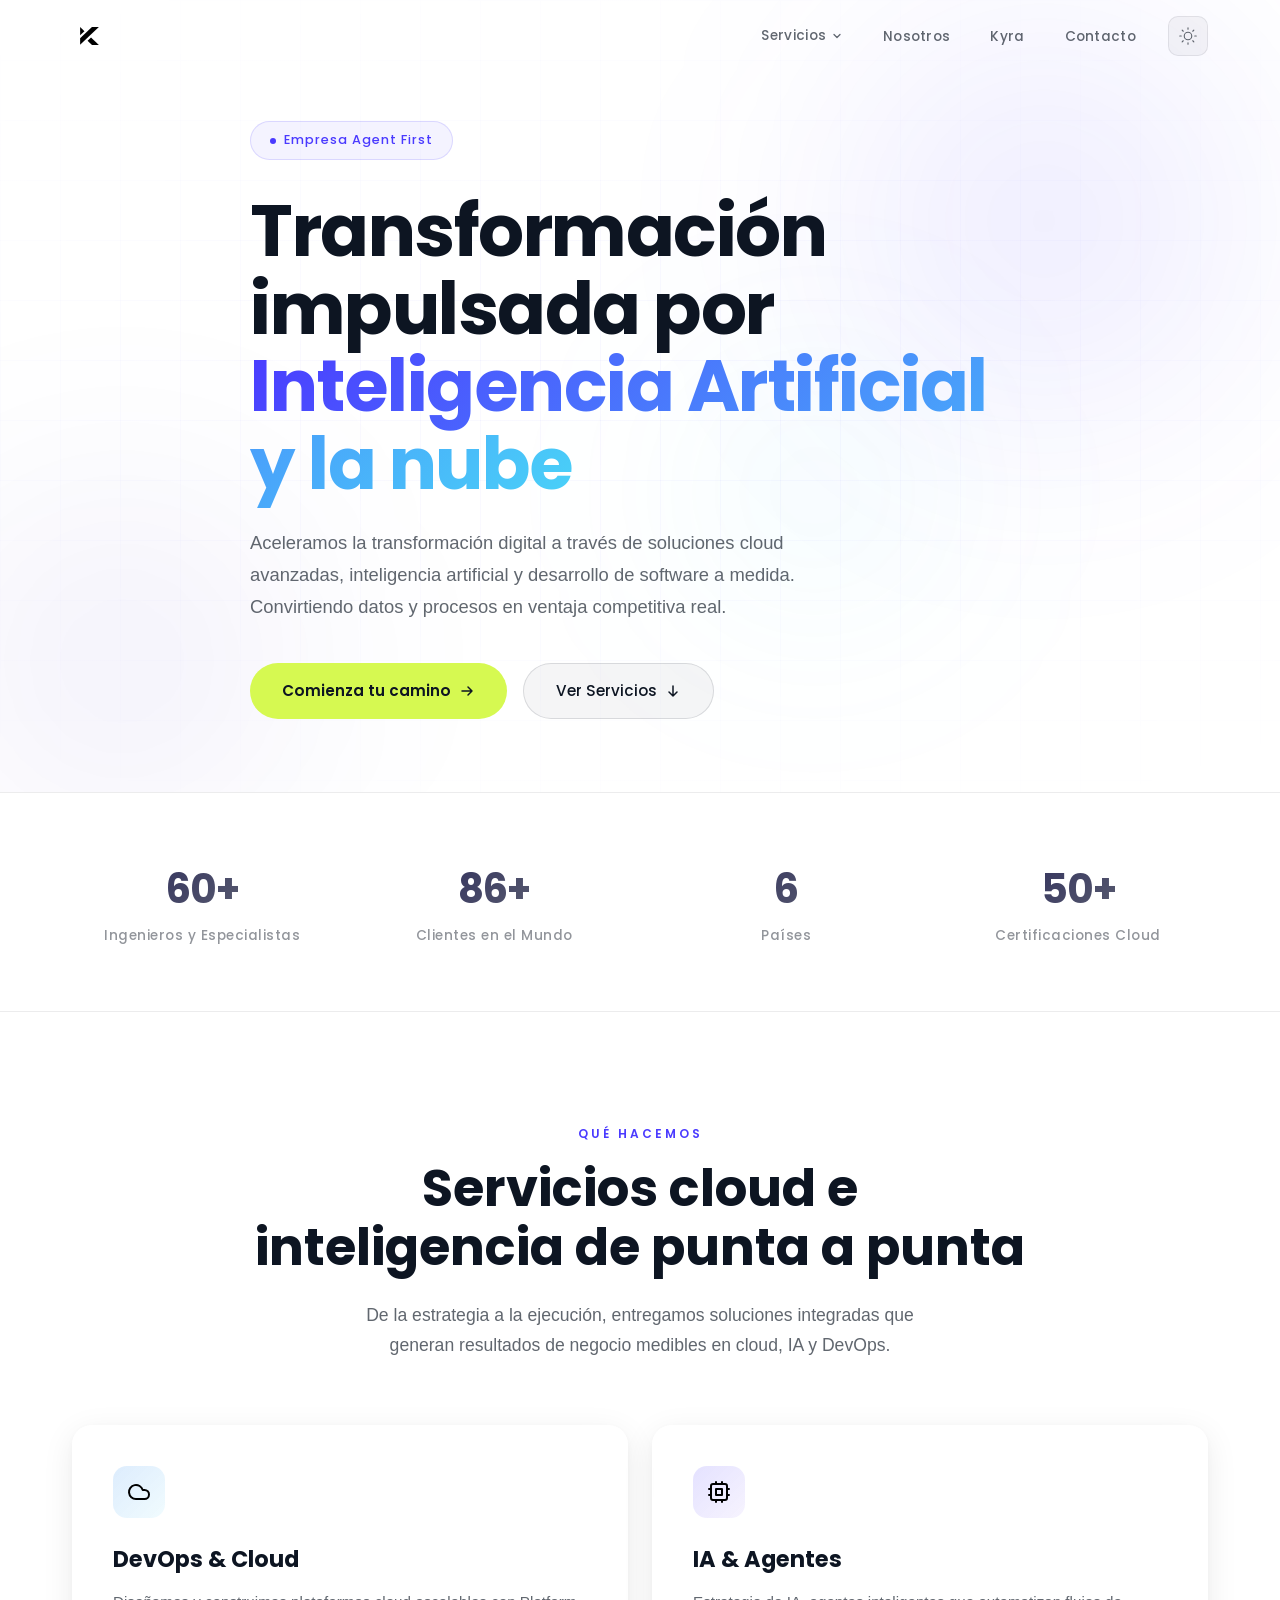
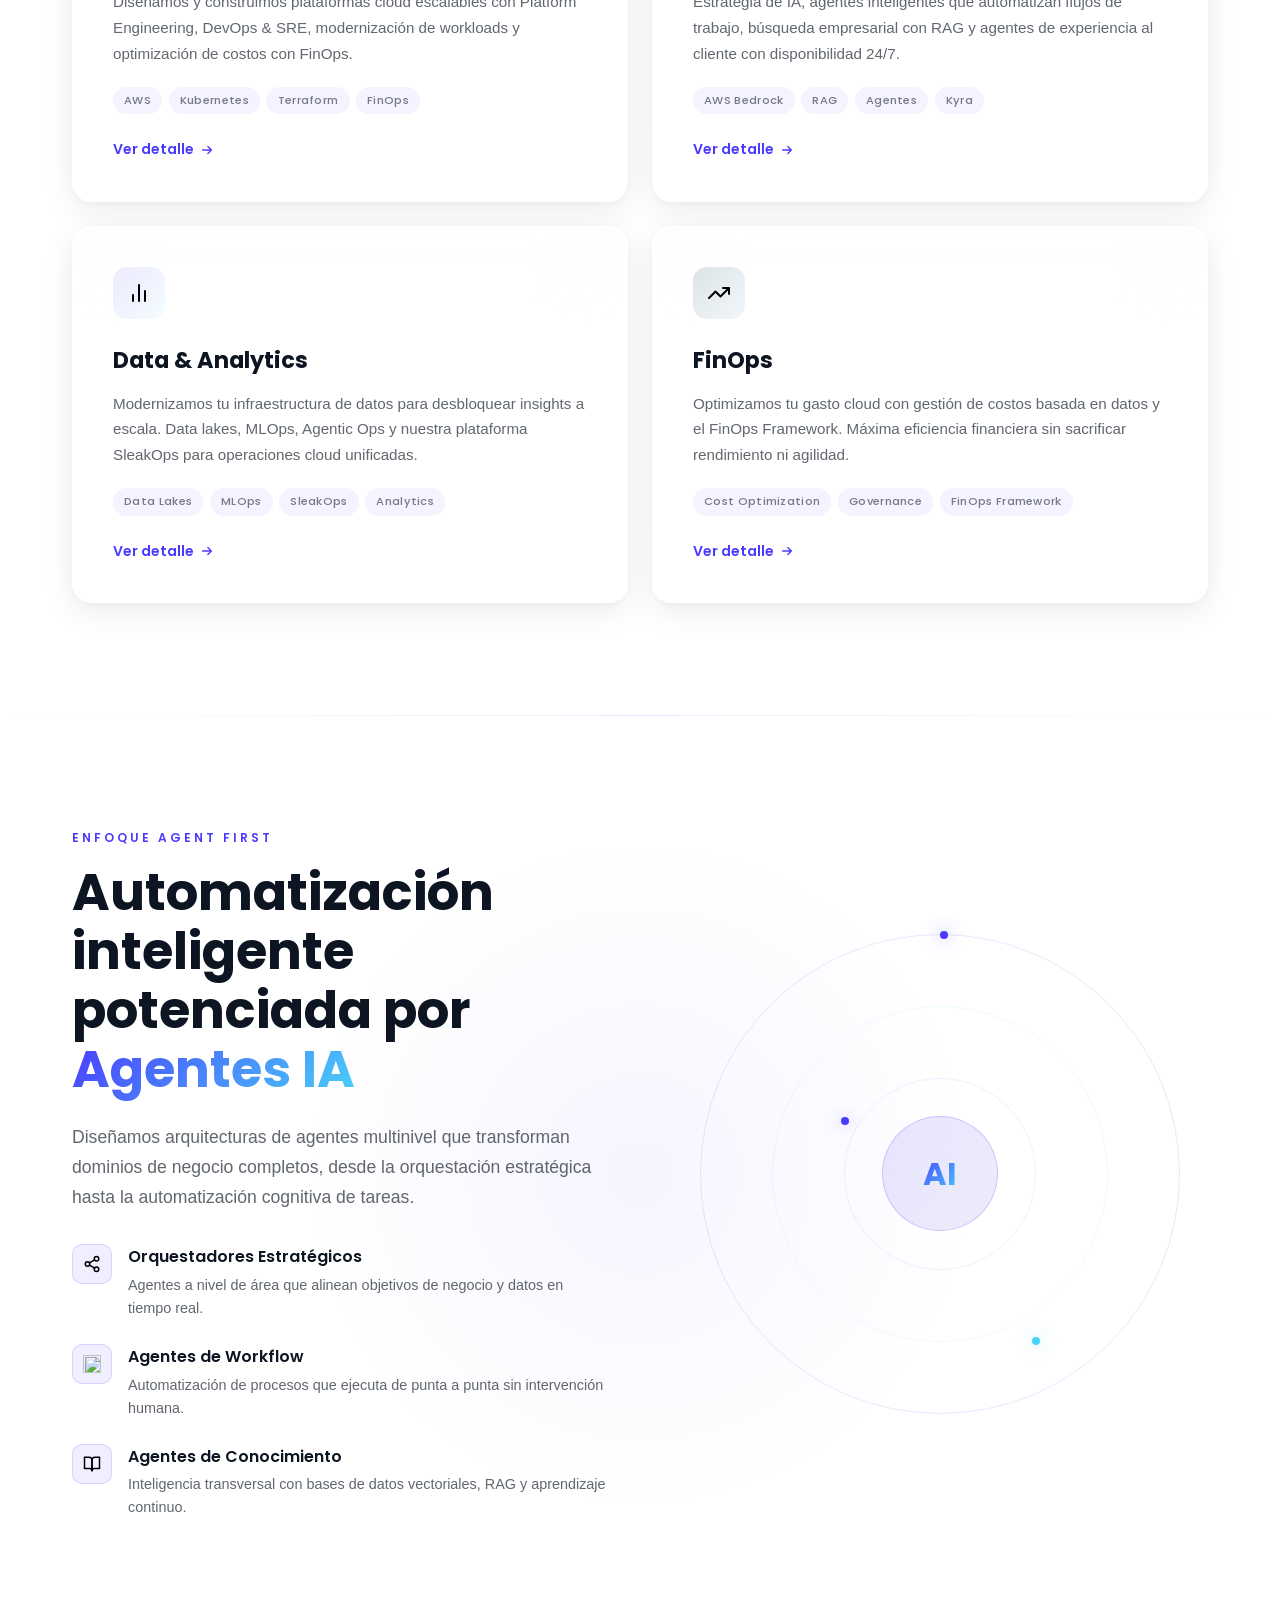
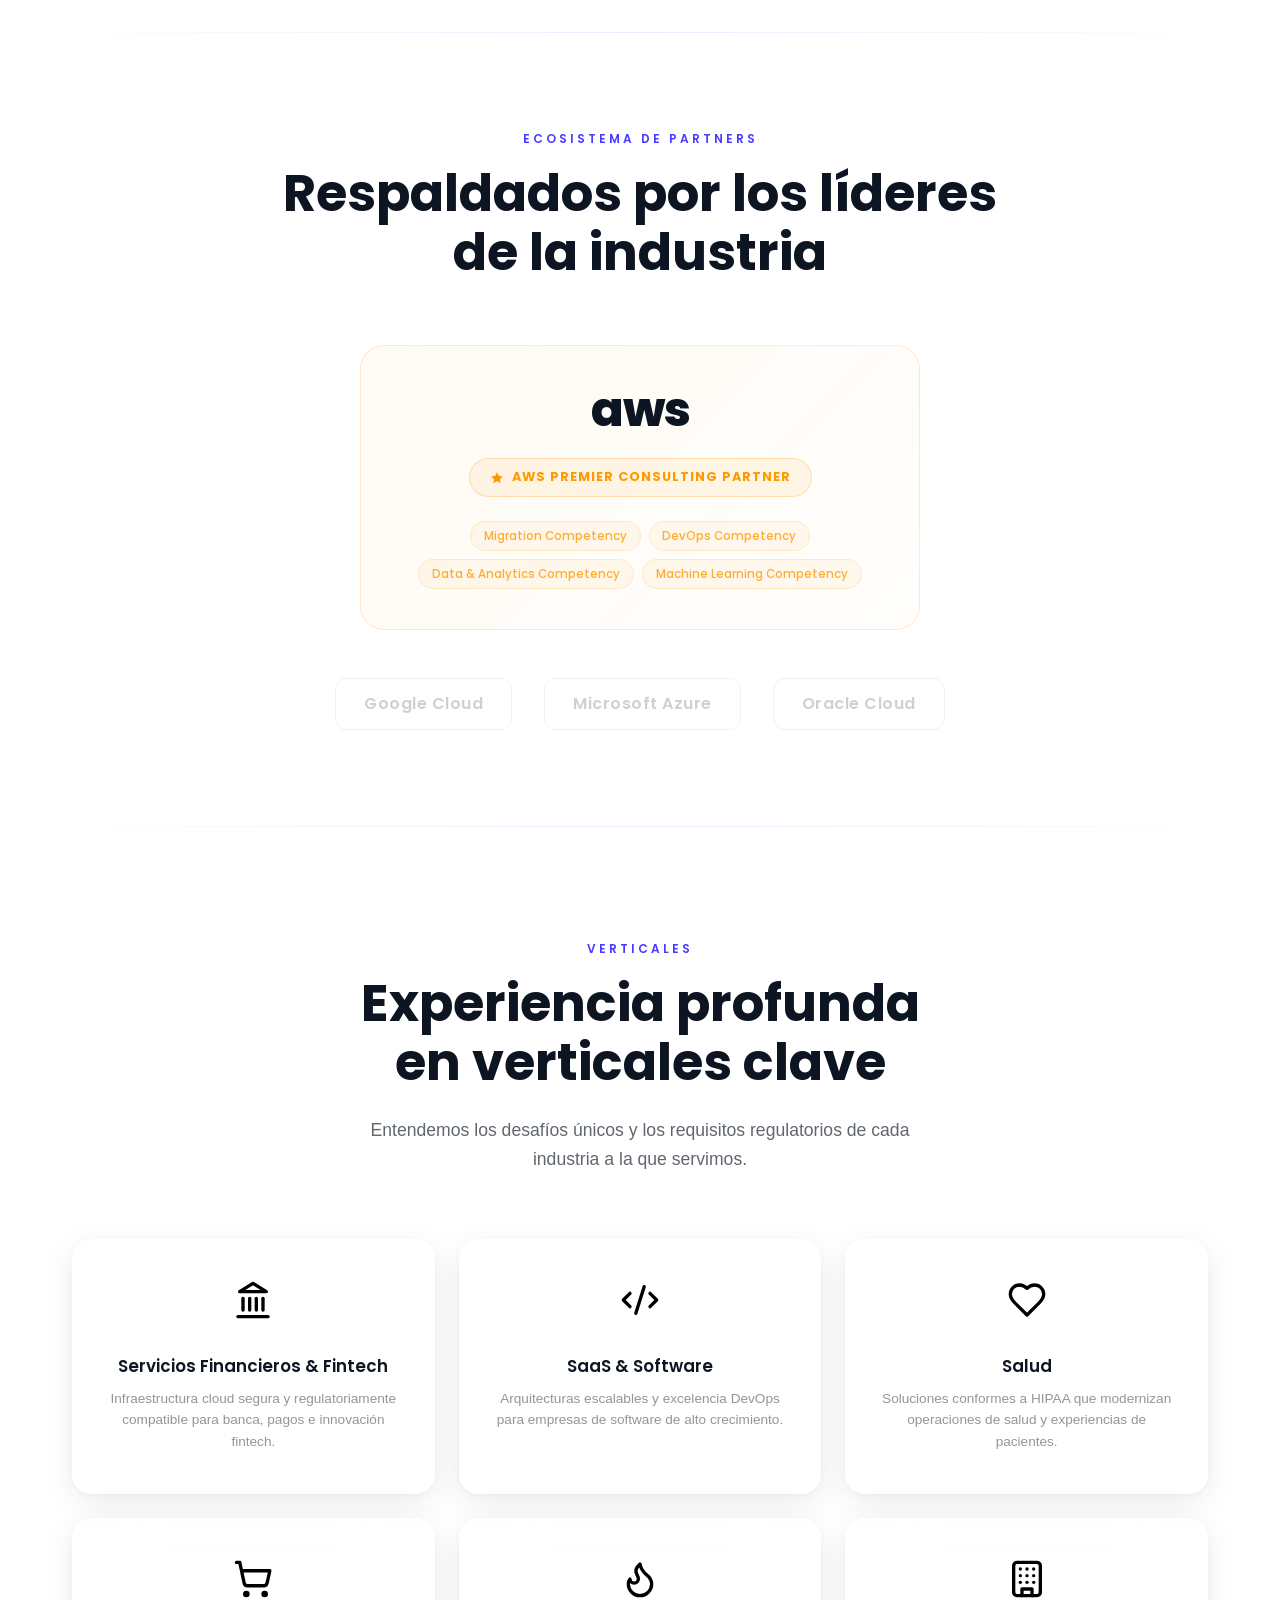
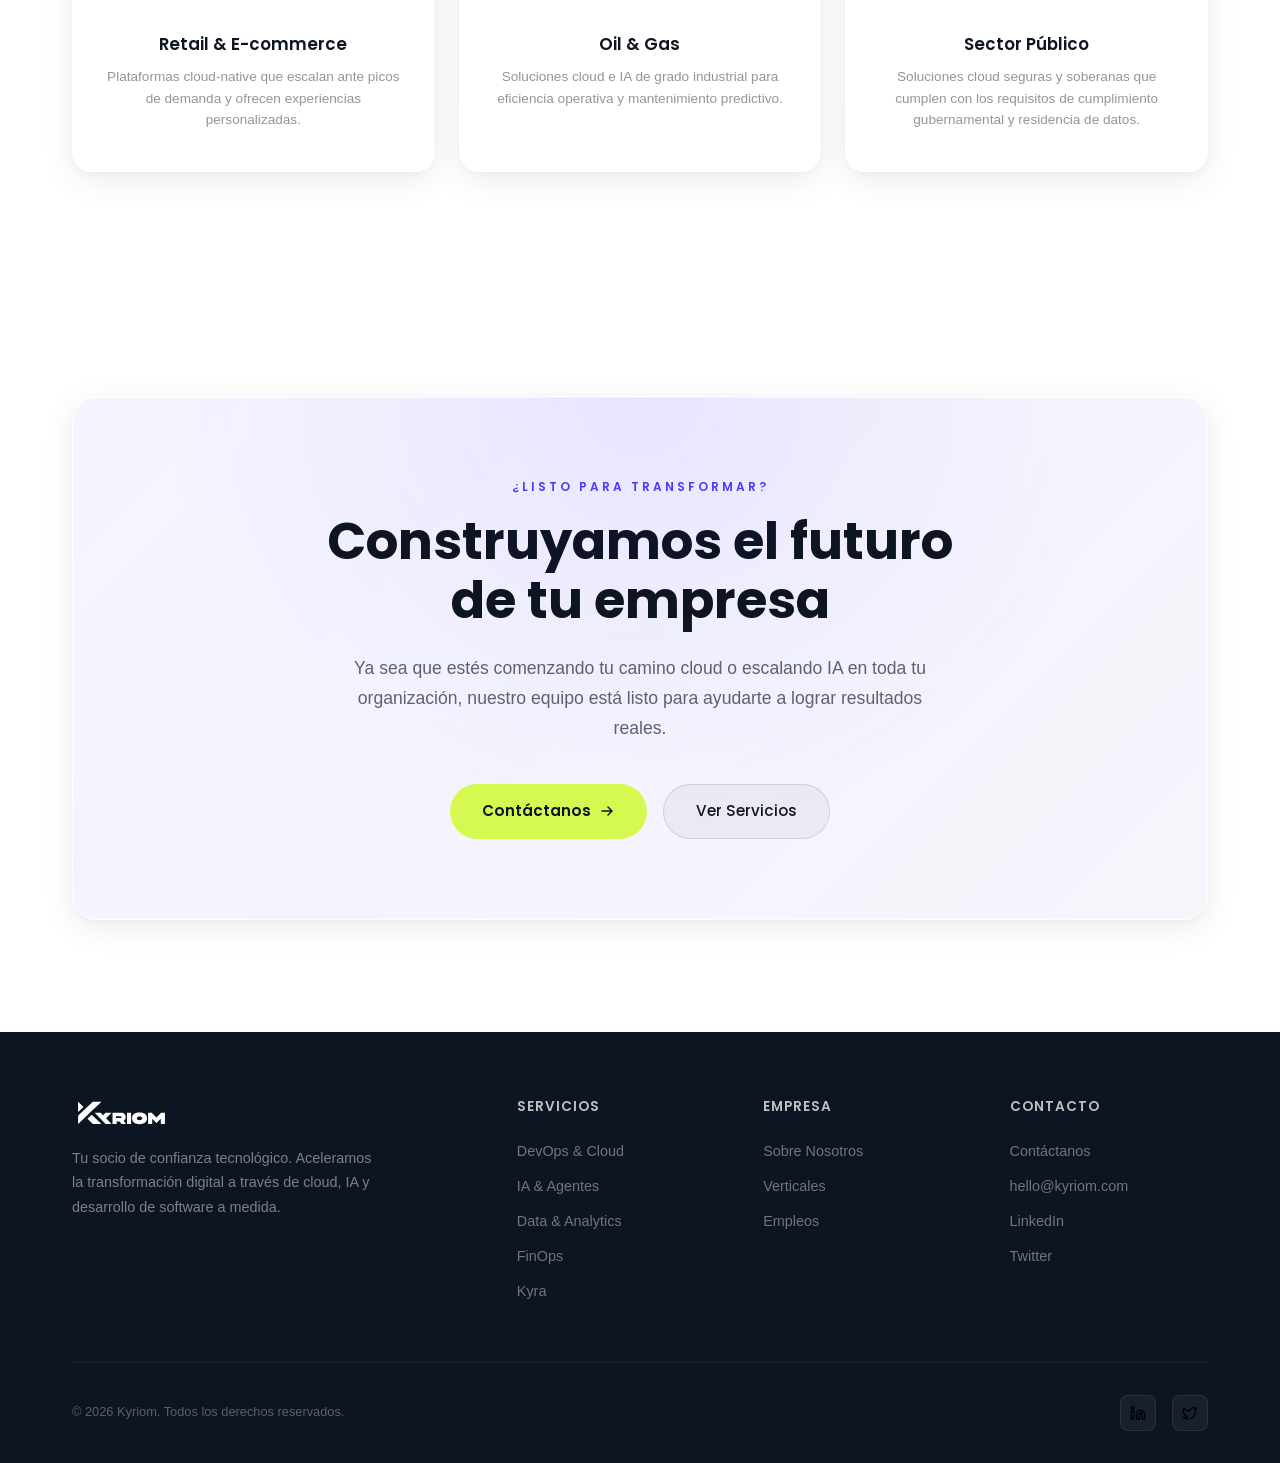
==== commit e2a8700d: "Replace emojis and inline SVGs with Lucide icons - Created /icons/ folder with 35 Lucide SVG files (" ====
--- a/index.html
+++ b/index.html
@@ -28,10 +28,10 @@
                         <svg width="12" height="12" viewBox="0 0 24 24" fill="none" stroke="currentColor" stroke-width="2.5" stroke-linecap="round" stroke-linejoin="round"><path d="M6 9l6 6 6-6"/></svg>
                     </a>
                     <div class="nav-dropdown-menu">
-                        <a href="servicios/devops-cloud.html"><span class="dropdown-icon">☁️</span>DevOps &amp; Cloud</a>
-                        <a href="servicios/ia-agentes.html"><span class="dropdown-icon">🤖</span>IA &amp; Agentes</a>
-                        <a href="servicios/data-analytics.html"><span class="dropdown-icon">📊</span>Data &amp; Analytics</a>
-                        <a href="servicios/finops.html"><span class="dropdown-icon">💰</span>FinOps</a>
+                        <a href="servicios/devops-cloud.html"><span class="dropdown-icon"><img src="icons/cloud.svg" width="16" height="16" class="icon icon-adaptive" alt=""></span>DevOps &amp; Cloud</a>
+                        <a href="servicios/ia-agentes.html"><span class="dropdown-icon"><img src="icons/cpu.svg" width="16" height="16" class="icon icon-adaptive" alt=""></span>IA &amp; Agentes</a>
+                        <a href="servicios/data-analytics.html"><span class="dropdown-icon"><img src="icons/bar-chart-2.svg" width="16" height="16" class="icon icon-adaptive" alt=""></span>Data &amp; Analytics</a>
+                        <a href="servicios/finops.html"><span class="dropdown-icon"><img src="icons/trending-up.svg" width="16" height="16" class="icon icon-adaptive" alt=""></span>FinOps</a>
                     </div>
                 </li>
                 <li><a href="nosotros.html">Nosotros</a></li>
@@ -119,7 +119,7 @@
         <div class="servicios-grid">
             <a href="servicios/devops-cloud.html" class="servicio-card glass reveal">
                 <div class="service-icon service-icon-cloud">
-                    <svg width="24" height="24" viewBox="0 0 24 24" fill="none"><path d="M19.35 10.04A7.49 7.49 0 0012 4C9.11 4 6.6 5.64 5.35 8.04A5.994 5.994 0 000 14c0 3.31 2.69 6 6 6h13c2.76 0 5-2.24 5-5 0-2.64-2.05-4.78-4.65-4.96z" fill="rgba(24,129,241,0.6)"/></svg>
+                    <img src="icons/cloud.svg" width="24" height="24" class="icon icon-adaptive" alt="">
                 </div>
                 <h3>DevOps & Cloud</h3>
                 <p>Diseñamos y construimos plataformas cloud escalables con Platform Engineering, DevOps & SRE, modernización de workloads y optimización de costos con FinOps.</p>
@@ -138,7 +138,7 @@
             </a>
             <a href="servicios/ia-agentes.html" class="servicio-card glass reveal reveal-delay-1">
                 <div class="service-icon service-icon-ai">
-                    <svg width="24" height="24" viewBox="0 0 24 24" fill="none"><path d="M12 2a3 3 0 00-3 3v1a3 3 0 006 0V5a3 3 0 00-3-3zM19 9a3 3 0 00-3 3 3 3 0 006 0 3 3 0 00-3-3zM5 9a3 3 0 00-3 3 3 3 0 006 0 3 3 0 00-3-3zM12 18a3 3 0 00-3 3 3 3 0 006 0 3 3 0 00-3-3z" fill="rgba(74,58,255,0.6)"/></svg>
+                    <img src="icons/cpu.svg" width="24" height="24" class="icon icon-adaptive" alt="">
                 </div>
                 <h3>IA & Agentes</h3>
                 <p>Estrategia de IA, agentes inteligentes que automatizan flujos de trabajo, búsqueda empresarial con RAG y agentes de experiencia al cliente con disponibilidad 24/7.</p>
@@ -157,7 +157,7 @@
             </a>
             <a href="servicios/data-analytics.html" class="servicio-card glass reveal reveal-delay-2">
                 <div class="service-icon service-icon-data">
-                    <svg width="24" height="24" viewBox="0 0 24 24" fill="none"><path d="M18 20V10M12 20V4M6 20v-6" stroke="rgba(74,58,255,0.6)" stroke-width="2" stroke-linecap="round" stroke-linejoin="round"/></svg>
+                    <img src="icons/bar-chart-2.svg" width="24" height="24" class="icon icon-adaptive" alt="">
                 </div>
                 <h3>Data & Analytics</h3>
                 <p>Modernizamos tu infraestructura de datos para desbloquear insights a escala. Data lakes, MLOps, Agentic Ops y nuestra plataforma SleakOps para operaciones cloud unificadas.</p>
@@ -176,7 +176,7 @@
             </a>
             <a href="servicios/finops.html" class="servicio-card glass reveal reveal-delay-3">
                 <div class="service-icon service-icon-devops">
-                    <svg width="24" height="24" viewBox="0 0 24 24" fill="none"><path d="M12 1v22M1 12h22M4.93 4.93l14.14 14.14M19.07 4.93L4.93 19.07" stroke="rgba(31,73,84,0.6)" stroke-width="1.5" stroke-linecap="round"/></svg>
+                    <img src="icons/trending-up.svg" width="24" height="24" class="icon icon-adaptive" alt="">
                 </div>
                 <h3>FinOps</h3>
                 <p>Optimizamos tu gasto cloud con gestión de costos basada en datos y el FinOps Framework. Máxima eficiencia financiera sin sacrificar rendimiento ni agilidad.</p>
@@ -209,7 +209,7 @@
                 <div class="ai-features">
                     <div class="ai-feature">
                         <div class="ai-feature-icon">
-                            <svg width="18" height="18" viewBox="0 0 24 24" fill="none"><path d="M12 2L2 7l10 5 10-5-10-5zM2 17l10 5 10-5M2 12l10 5 10-5" stroke="currentColor" stroke-width="1.5" stroke-linecap="round" stroke-linejoin="round"/></svg>
+                            <img src="icons/share-2.svg" width="18" height="18" class="icon icon-adaptive" alt="">
                         </div>
                         <div>
                             <h4>Orquestadores Estratégicos</h4>
@@ -218,7 +218,7 @@
                     </div>
                     <div class="ai-feature">
                         <div class="ai-feature-icon">
-                            <svg width="18" height="18" viewBox="0 0 24 24" fill="none"><path d="M9 3H5a2 2 0 00-2 2v4m6-6h10a2 2 0 012 2v4M9 3v18m0 0h10a2 2 0 002-2v-4M9 21H5a2 2 0 01-2-2v-4" stroke="currentColor" stroke-width="1.5" stroke-linecap="round"/></svg>
+                            <img src="icons/git-branch.svg" width="18" height="18" class="icon icon-adaptive" alt="">
                         </div>
                         <div>
                             <h4>Agentes de Workflow</h4>
@@ -227,7 +227,7 @@
                     </div>
                     <div class="ai-feature">
                         <div class="ai-feature-icon">
-                            <svg width="18" height="18" viewBox="0 0 24 24" fill="none"><path d="M12 6.253v13m0-13C10.832 5.477 9.246 5 7.5 5S4.168 5.477 3 6.253v13C4.168 18.477 5.754 18 7.5 18s3.332.477 4.5 1.253m0-13C13.168 5.477 14.754 5 16.5 5c1.747 0 3.332.477 4.5 1.253v13C19.832 18.477 18.247 18 16.5 18c-1.746 0-3.332.477-4.5 1.253" stroke="currentColor" stroke-width="1.5" stroke-linecap="round"/></svg>
+                            <img src="icons/book-open.svg" width="18" height="18" class="icon icon-adaptive" alt="">
                         </div>
                         <div>
                             <h4>Agentes de Conocimiento</h4>
@@ -293,42 +293,42 @@
         <div class="industries-grid">
             <div class="industry-card glass reveal">
                 <div class="industry-icon">
-                    <svg width="40" height="40" viewBox="0 0 24 24" fill="none"><path d="M12 2C6.48 2 2 6.48 2 12s4.48 10 10 10 10-4.48 10-10S17.52 2 12 2zm-1 17.93c-3.95-.49-7-3.85-7-7.93 0-.62.08-1.21.21-1.79L9 15v1c0 1.1.9 2 2 2v1.93zm6.9-2.54c-.26-.81-1-1.39-1.9-1.39h-1v-3c0-.55-.45-1-1-1H8v-2h2c.55 0 1-.45 1-1V7h2c1.1 0 2-.9 2-2v-.41c2.93 1.19 5 4.06 5 7.41 0 2.08-.8 3.97-2.1 5.39z" fill="rgba(24,129,241,0.5)"/></svg>
+                    <img src="icons/landmark.svg" width="40" height="40" class="icon icon-adaptive" alt="">
                 </div>
                 <h3>Servicios Financieros &amp; Fintech</h3>
                 <p>Infraestructura cloud segura y regulatoriamente compatible para banca, pagos e innovación fintech.</p>
             </div>
             <div class="industry-card glass reveal reveal-delay-1">
                 <div class="industry-icon">
-                    <svg width="40" height="40" viewBox="0 0 24 24" fill="none"><path d="M19 3H5c-1.1 0-2 .9-2 2v14c0 1.1.9 2 2 2h14c1.1 0 2-.9 2-2V5c0-1.1-.9-2-2-2zm-5 14H7v-2h7v2zm3-4H7v-2h10v2zm0-4H7V7h10v2z" fill="rgba(149,109,247,0.5)"/></svg>
+                    <img src="icons/code-2.svg" width="40" height="40" class="icon icon-adaptive" alt="">
                 </div>
                 <h3>SaaS &amp; Software</h3>
                 <p>Arquitecturas escalables y excelencia DevOps para empresas de software de alto crecimiento.</p>
             </div>
             <div class="industry-card glass reveal reveal-delay-2">
                 <div class="industry-icon">
-                    <svg width="40" height="40" viewBox="0 0 24 24" fill="none"><path d="M12 21.35l-1.45-1.32C5.4 15.36 2 12.28 2 8.5 2 5.42 4.42 3 7.5 3c1.74 0 3.41.81 4.5 2.09C13.09 3.81 14.76 3 16.5 3 19.58 3 22 5.42 22 8.5c0 3.78-3.4 6.86-8.55 11.54L12 21.35z" fill="rgba(73,211,248,0.5)"/></svg>
+                    <img src="icons/heart.svg" width="40" height="40" class="icon icon-adaptive" alt="">
                 </div>
                 <h3>Salud</h3>
                 <p>Soluciones conformes a HIPAA que modernizan operaciones de salud y experiencias de pacientes.</p>
             </div>
             <div class="industry-card glass reveal reveal-delay-1">
                 <div class="industry-icon">
-                    <svg width="40" height="40" viewBox="0 0 24 24" fill="none"><path d="M7 18c-1.1 0-1.99.9-1.99 2S5.9 22 7 22s2-.9 2-2-.9-2-2-2zm10 0c-1.1 0-1.99.9-1.99 2s.89 2 1.99 2 2-.9 2-2-.9-2-2-2zm-9.83-3.25l.03-.12.9-1.63h7.45c.75 0 1.41-.41 1.75-1.03l3.86-7.01L19.42 4h-.01l-1.1 2-2.76 5H8.53l-.13-.27L6.16 6l-.95-2-.94-2H1v2h2l3.6 7.59-1.35 2.45c-.16.28-.25.61-.25.96 0 1.1.9 2 2 2h12v-2H7.42c-.14 0-.25-.11-.25-.25z" fill="rgba(74,58,255,0.4)"/></svg>
+                    <img src="icons/shopping-cart.svg" width="40" height="40" class="icon icon-adaptive" alt="">
                 </div>
                 <h3>Retail &amp; E-commerce</h3>
                 <p>Plataformas cloud-native que escalan ante picos de demanda y ofrecen experiencias personalizadas.</p>
             </div>
             <div class="industry-card glass reveal reveal-delay-2">
                 <div class="industry-icon">
-                    <svg width="40" height="40" viewBox="0 0 24 24" fill="none"><path d="M13 2.05v3.03c3.39.49 6 3.39 6 6.92 0 .9-.18 1.75-.5 2.54l2.62 1.53c.56-1.24.88-2.62.88-4.07 0-5.18-3.95-9.45-9-9.95zM12 19c-3.87 0-7-3.13-7-7 0-3.53 2.61-6.43 6-6.92V2.05c-5.06.5-9 4.76-9 9.95 0 5.52 4.47 10 9.99 10 3.31 0 6.24-1.61 8.06-4.09l-2.6-1.53C16.17 17.98 14.21 19 12 19z" fill="rgba(31,73,84,0.6)"/></svg>
+                    <img src="icons/flame.svg" width="40" height="40" class="icon icon-adaptive" alt="">
                 </div>
                 <h3>Oil &amp; Gas</h3>
                 <p>Soluciones cloud e IA de grado industrial para eficiencia operativa y mantenimiento predictivo.</p>
             </div>
             <div class="industry-card glass reveal reveal-delay-3">
                 <div class="industry-icon">
-                    <svg width="40" height="40" viewBox="0 0 24 24" fill="none"><path d="M5 9.2h3V19H5V9.2zM10.6 5h2.8v14h-2.8V5zm5.6 8H19v6h-2.8v-6z" fill="rgba(74,58,255,0.5)"/></svg>
+                    <img src="icons/building.svg" width="40" height="40" class="icon icon-adaptive" alt="">
                 </div>
                 <h3>Sector Público</h3>
                 <p>Soluciones cloud seguras y soberanas que cumplen con los requisitos de cumplimiento gubernamental y residencia de datos.</p>
@@ -395,10 +395,10 @@
             <p>&copy; 2026 Kyriom. Todos los derechos reservados.</p>
             <div class="footer-socials">
                 <a href="#" class="footer-social" aria-label="LinkedIn">
-                    <svg width="16" height="16" viewBox="0 0 24 24" fill="currentColor"><path d="M20.447 20.452h-3.554v-5.569c0-1.328-.027-3.037-1.852-3.037-1.853 0-2.136 1.445-2.136 2.939v5.667H9.351V9h3.414v1.561h.046c.477-.9 1.637-1.85 3.37-1.85 3.601 0 4.267 2.37 4.267 5.455v6.286zM5.337 7.433a2.062 2.062 0 01-2.063-2.065 2.064 2.064 0 112.063 2.065zm1.782 13.019H3.555V9h3.564v11.452zM22.225 0H1.771C.792 0 0 .774 0 1.729v20.542C0 23.227.792 24 1.771 24h20.451C23.2 24 24 23.227 24 22.271V1.729C24 .774 23.2 0 22.222 0h.003z"/></svg>
+                    <img src="icons/linkedin.svg" width="16" height="16" class="icon icon-adaptive" alt="LinkedIn">
                 </a>
                 <a href="#" class="footer-social" aria-label="Twitter">
-                    <svg width="16" height="16" viewBox="0 0 24 24" fill="currentColor"><path d="M18.244 2.25h3.308l-7.227 8.26 8.502 11.24H16.17l-5.214-6.817L4.99 21.75H1.68l7.73-8.835L1.254 2.25H8.08l4.713 6.231zm-1.161 17.52h1.833L7.084 4.126H5.117z"/></svg>
+                    <img src="icons/twitter.svg" width="16" height="16" class="icon icon-adaptive" alt="Twitter">
                 </a>
             </div>
         </div>
--- a/styles.css
+++ b/styles.css
@@ -1292,3 +1292,13 @@
     .servicios-grid { grid-template-columns: 1fr; }
     .form-grid-2 { grid-template-columns: 1fr; }
 }
+
+/* ========== ICONS ========== */
+.icon {
+    display: inline-block;
+    flex-shrink: 0;
+}
+/* Invert icons in dark mode to make them visible */
+.dark .icon-adaptive {
+    filter: brightness(0) invert(1);
+}
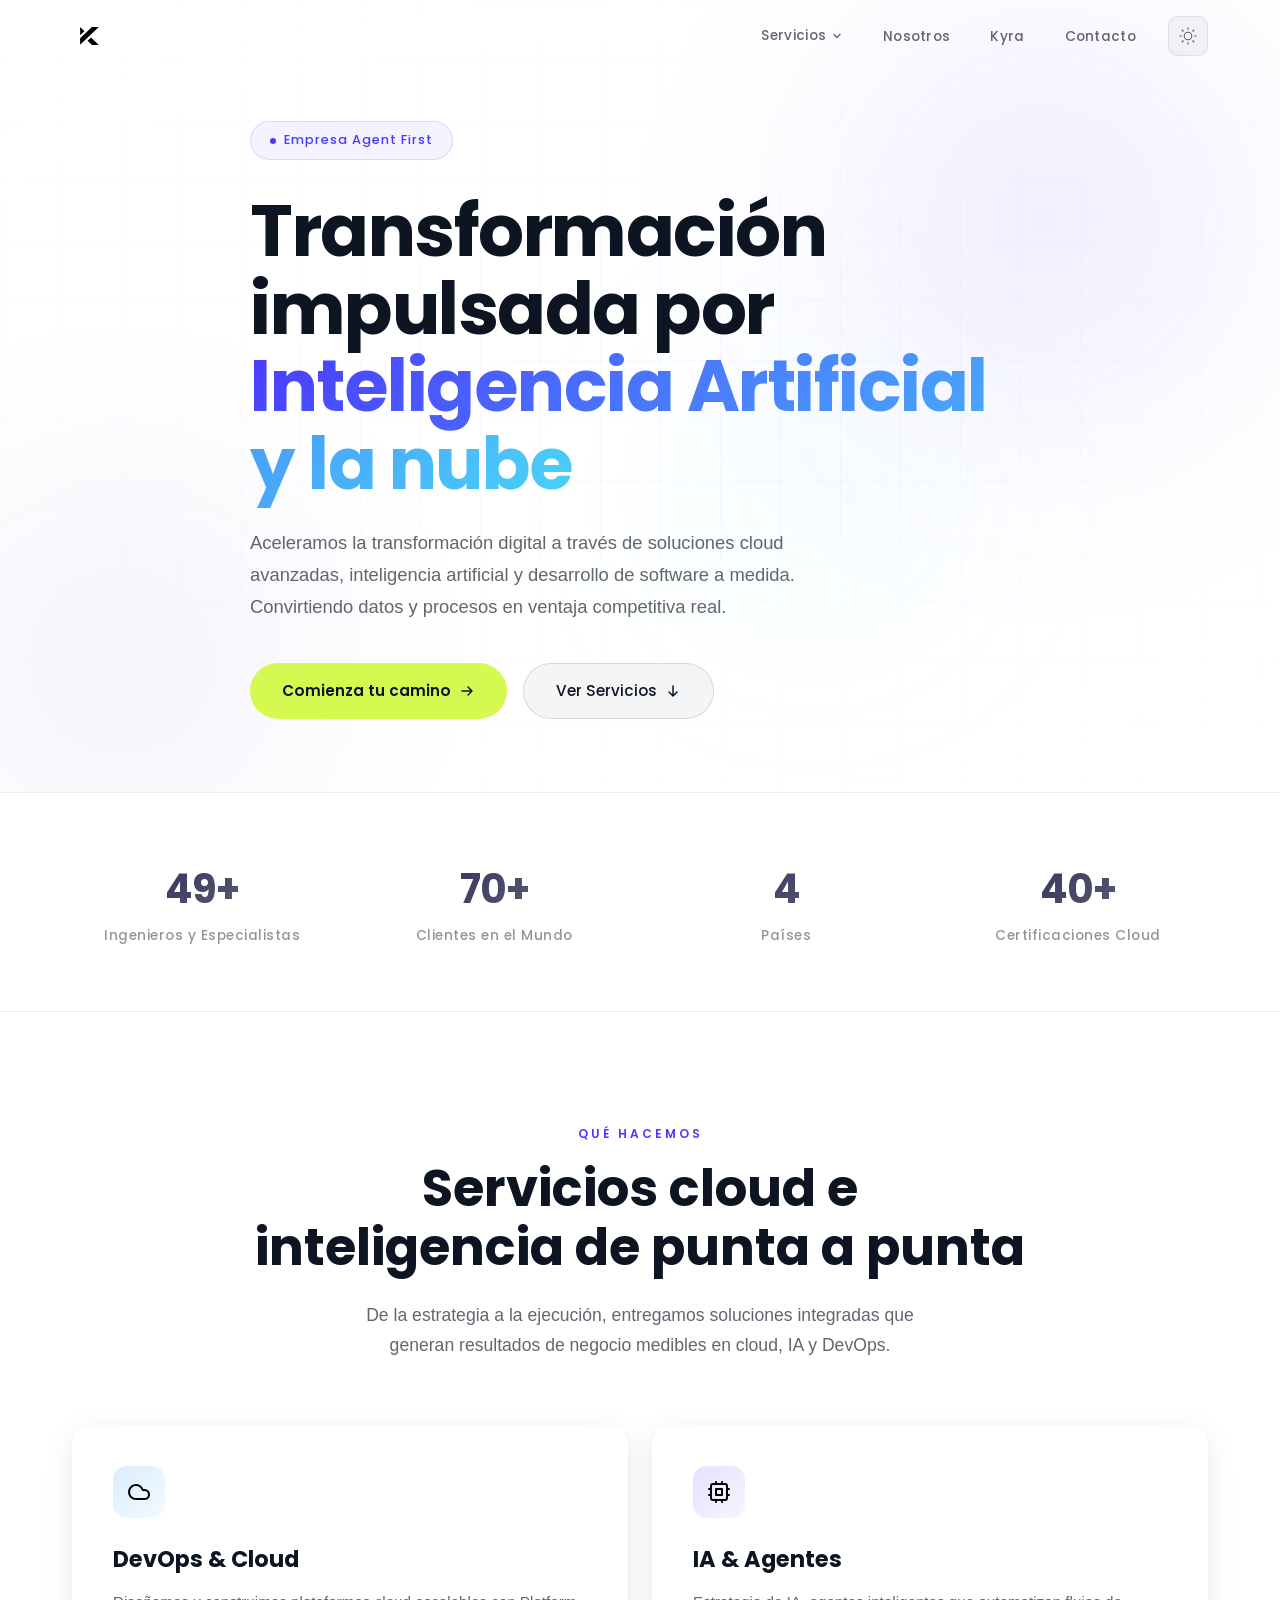
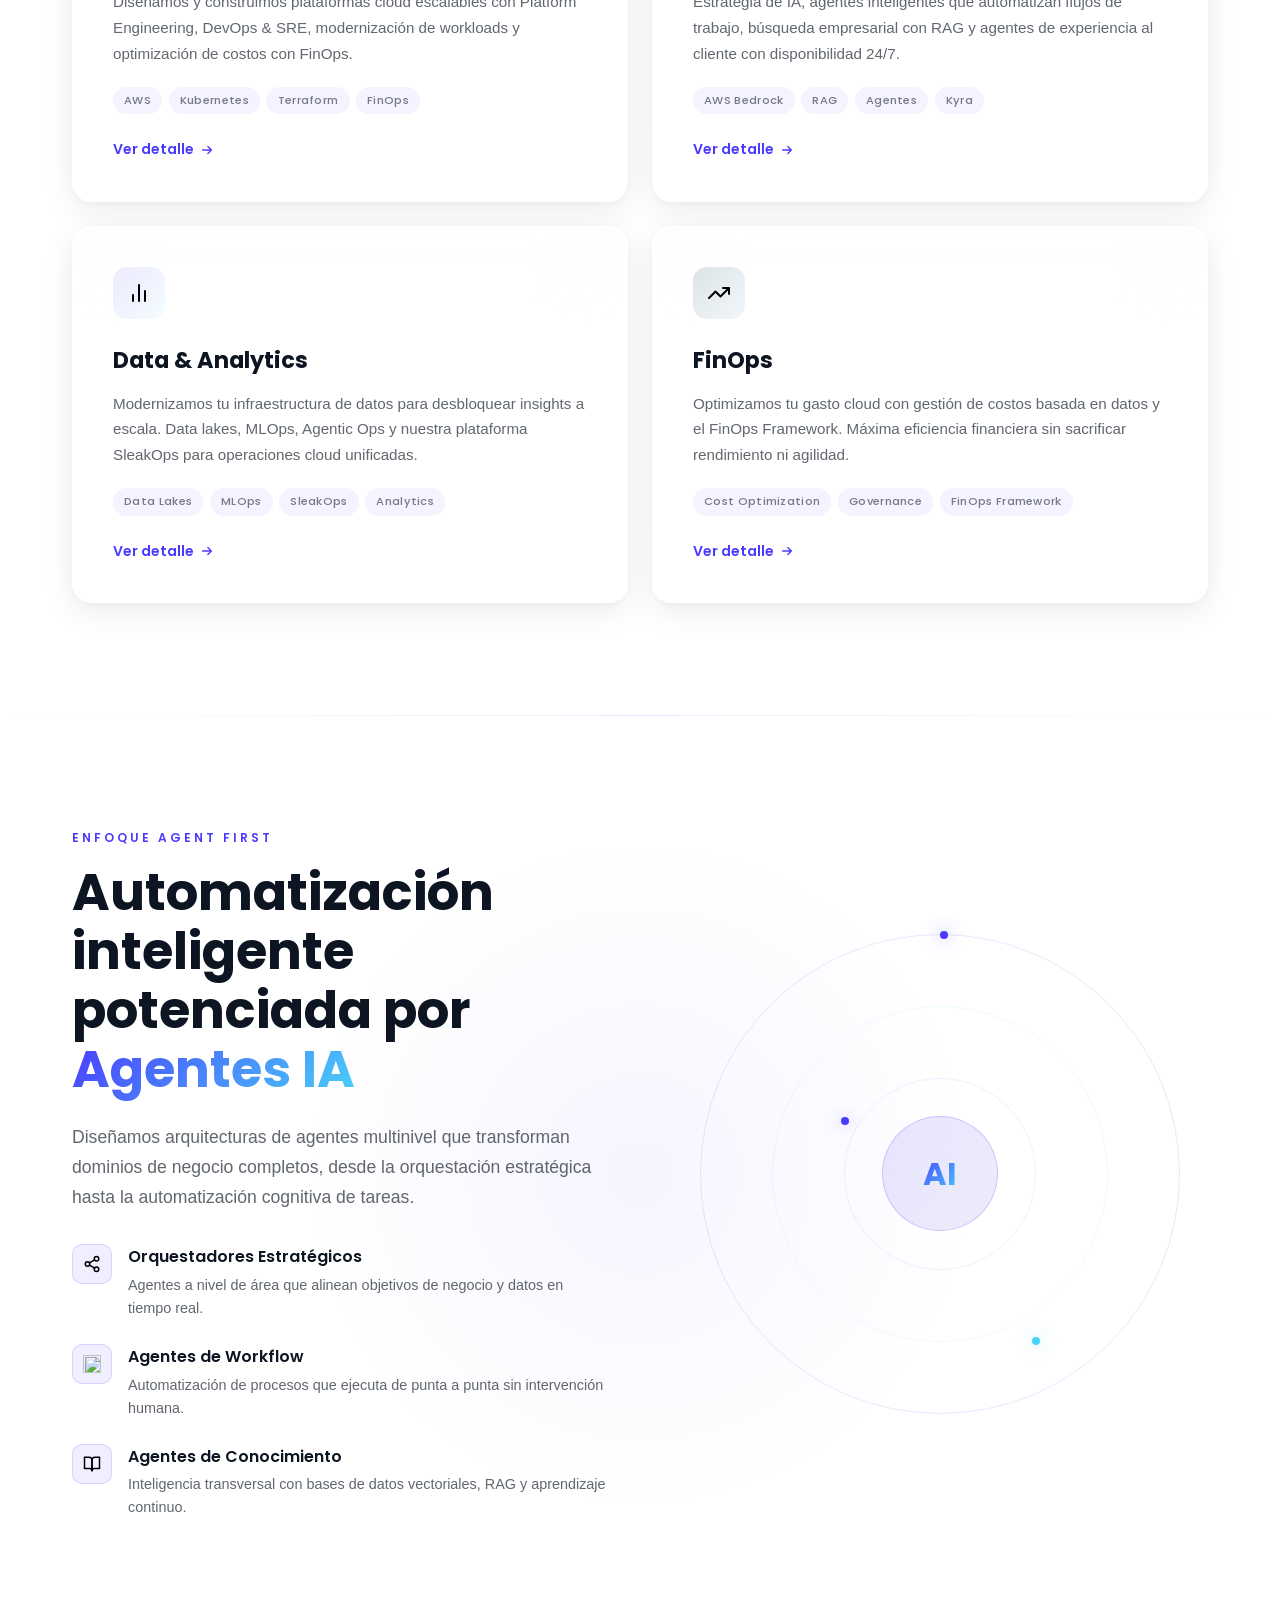
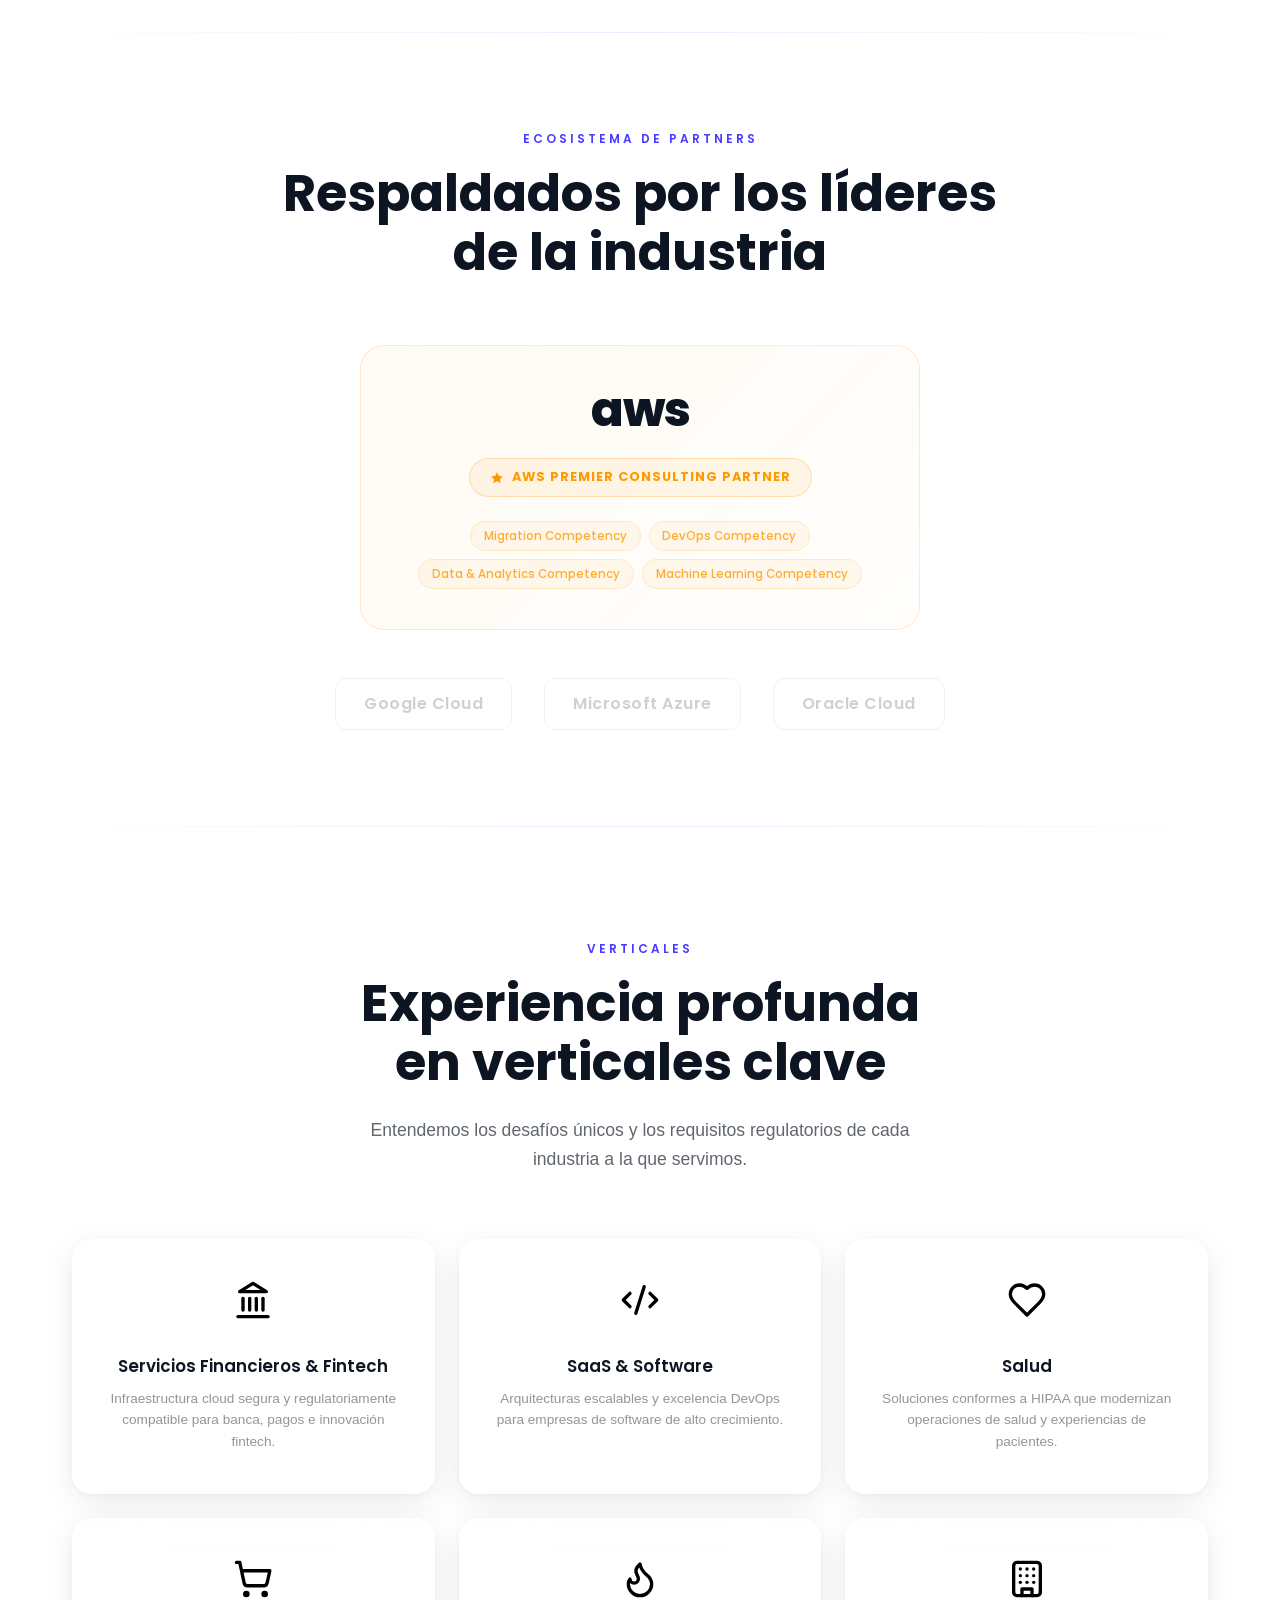
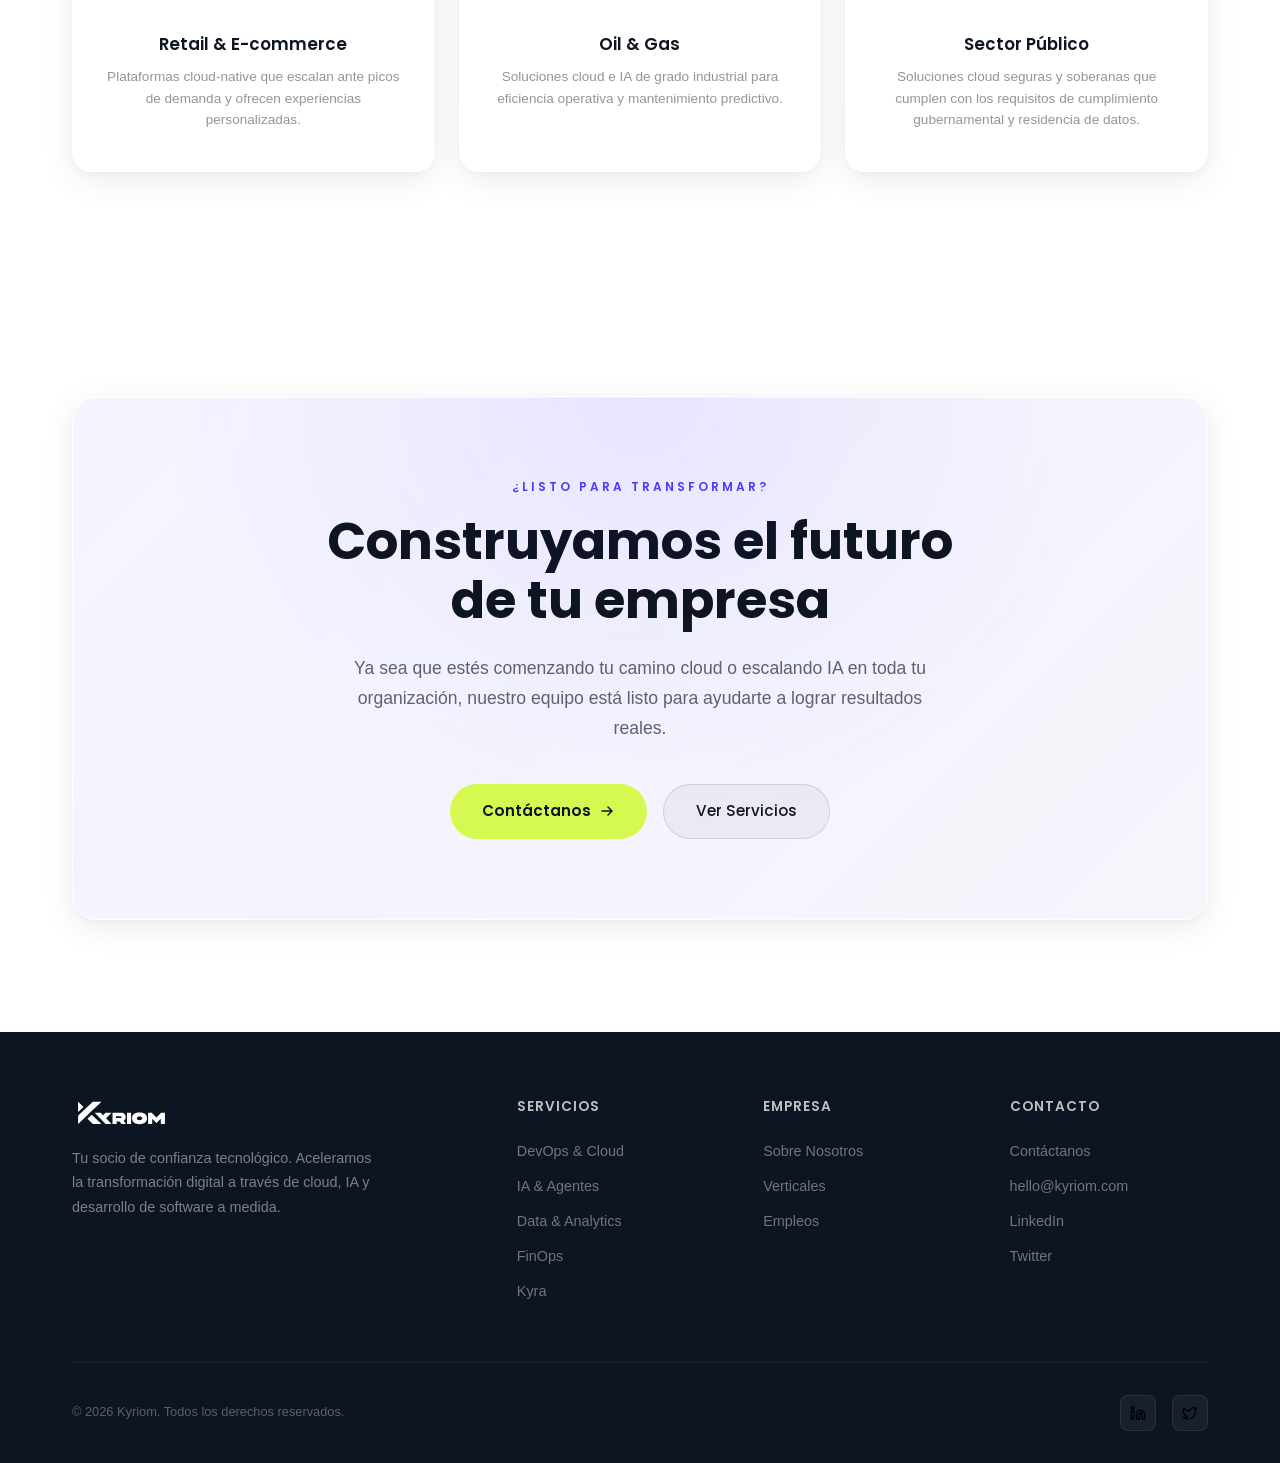
==== commit 712ab745: "Add Satoshi font as body typeface for unique secondary text identity Co-Authored-By: Claude Opus 4.6" ====
--- a/index.html
+++ b/index.html
@@ -9,6 +9,7 @@
     <link rel="preconnect" href="https://fonts.googleapis.com">
     <link rel="preconnect" href="https://fonts.gstatic.com" crossorigin>
     <link href="https://fonts.googleapis.com/css2?family=Poppins:wght@300;400;500;600;700&display=swap" rel="stylesheet">
+    <link href="https://api.fontshare.com/v2/css?f[]=satoshi@400,500,700&display=swap" rel="stylesheet">
     <link rel="stylesheet" href="styles.css">
 </head>
 <body>
--- a/styles.css
+++ b/styles.css
@@ -70,7 +70,7 @@
     --chartreuse-cta-shadow: rgba(214, 249, 81, 0.45);
 
     --font-primary: 'Poppins', -apple-system, BlinkMacSystemFont, 'Helvetica Neue', Helvetica, sans-serif;
-    --font-body: 'Helvetica Neue', Helvetica, Arial, sans-serif;
+    --font-body: 'Satoshi', 'Helvetica Neue', Helvetica, Arial, sans-serif;
 }
 
 /* ========== DARK THEME ========== */
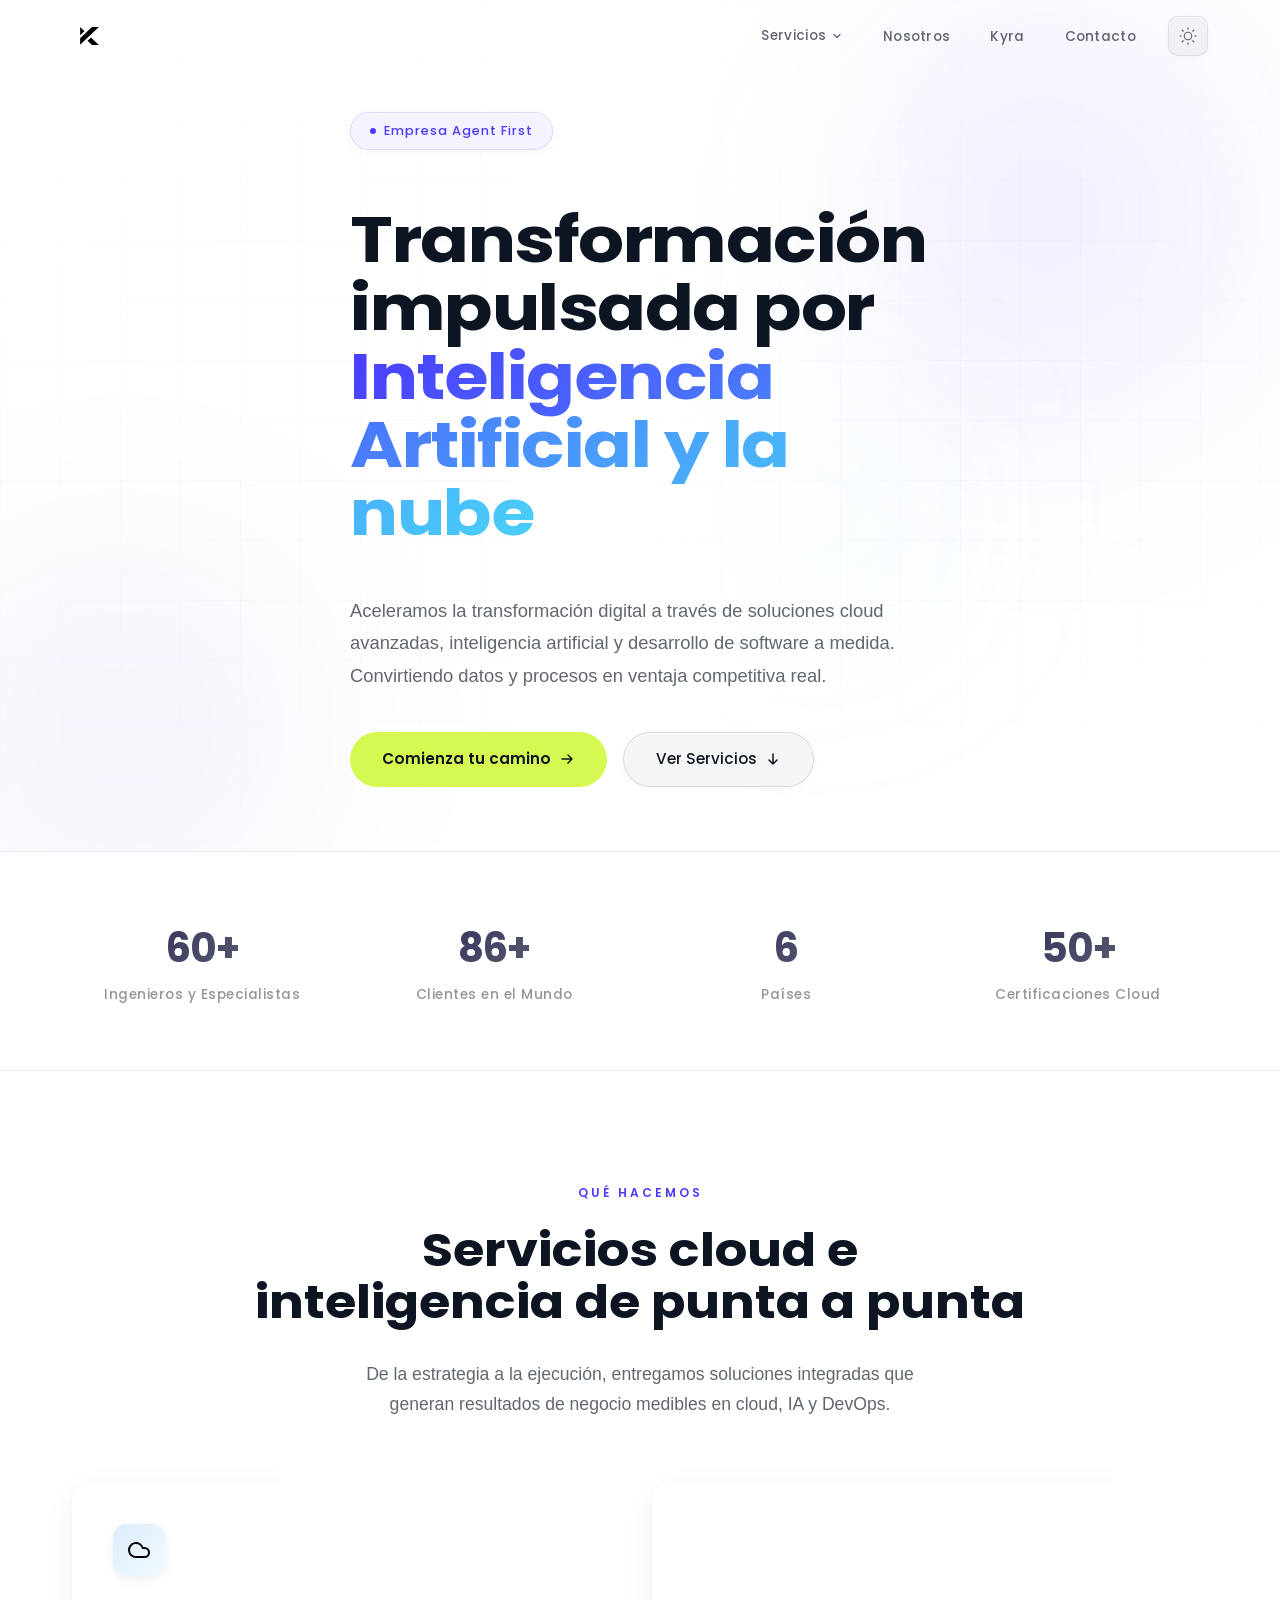
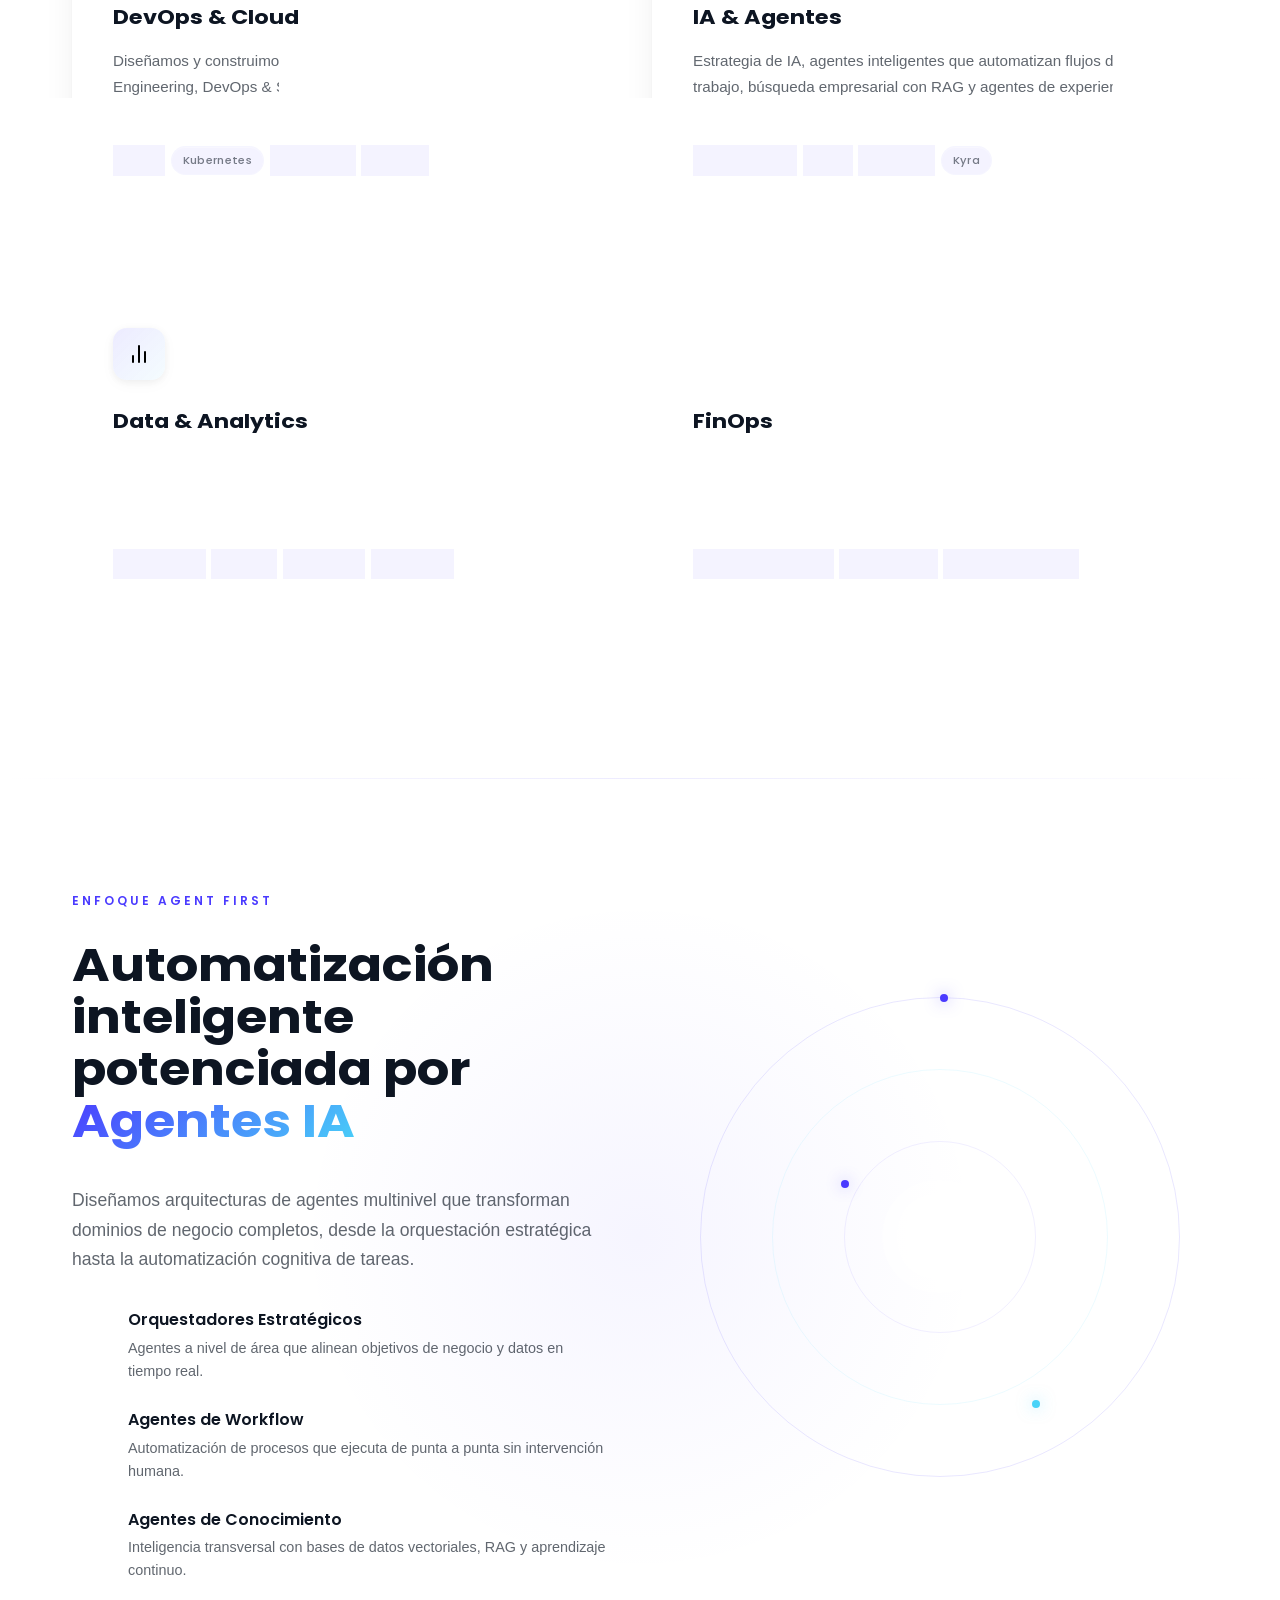
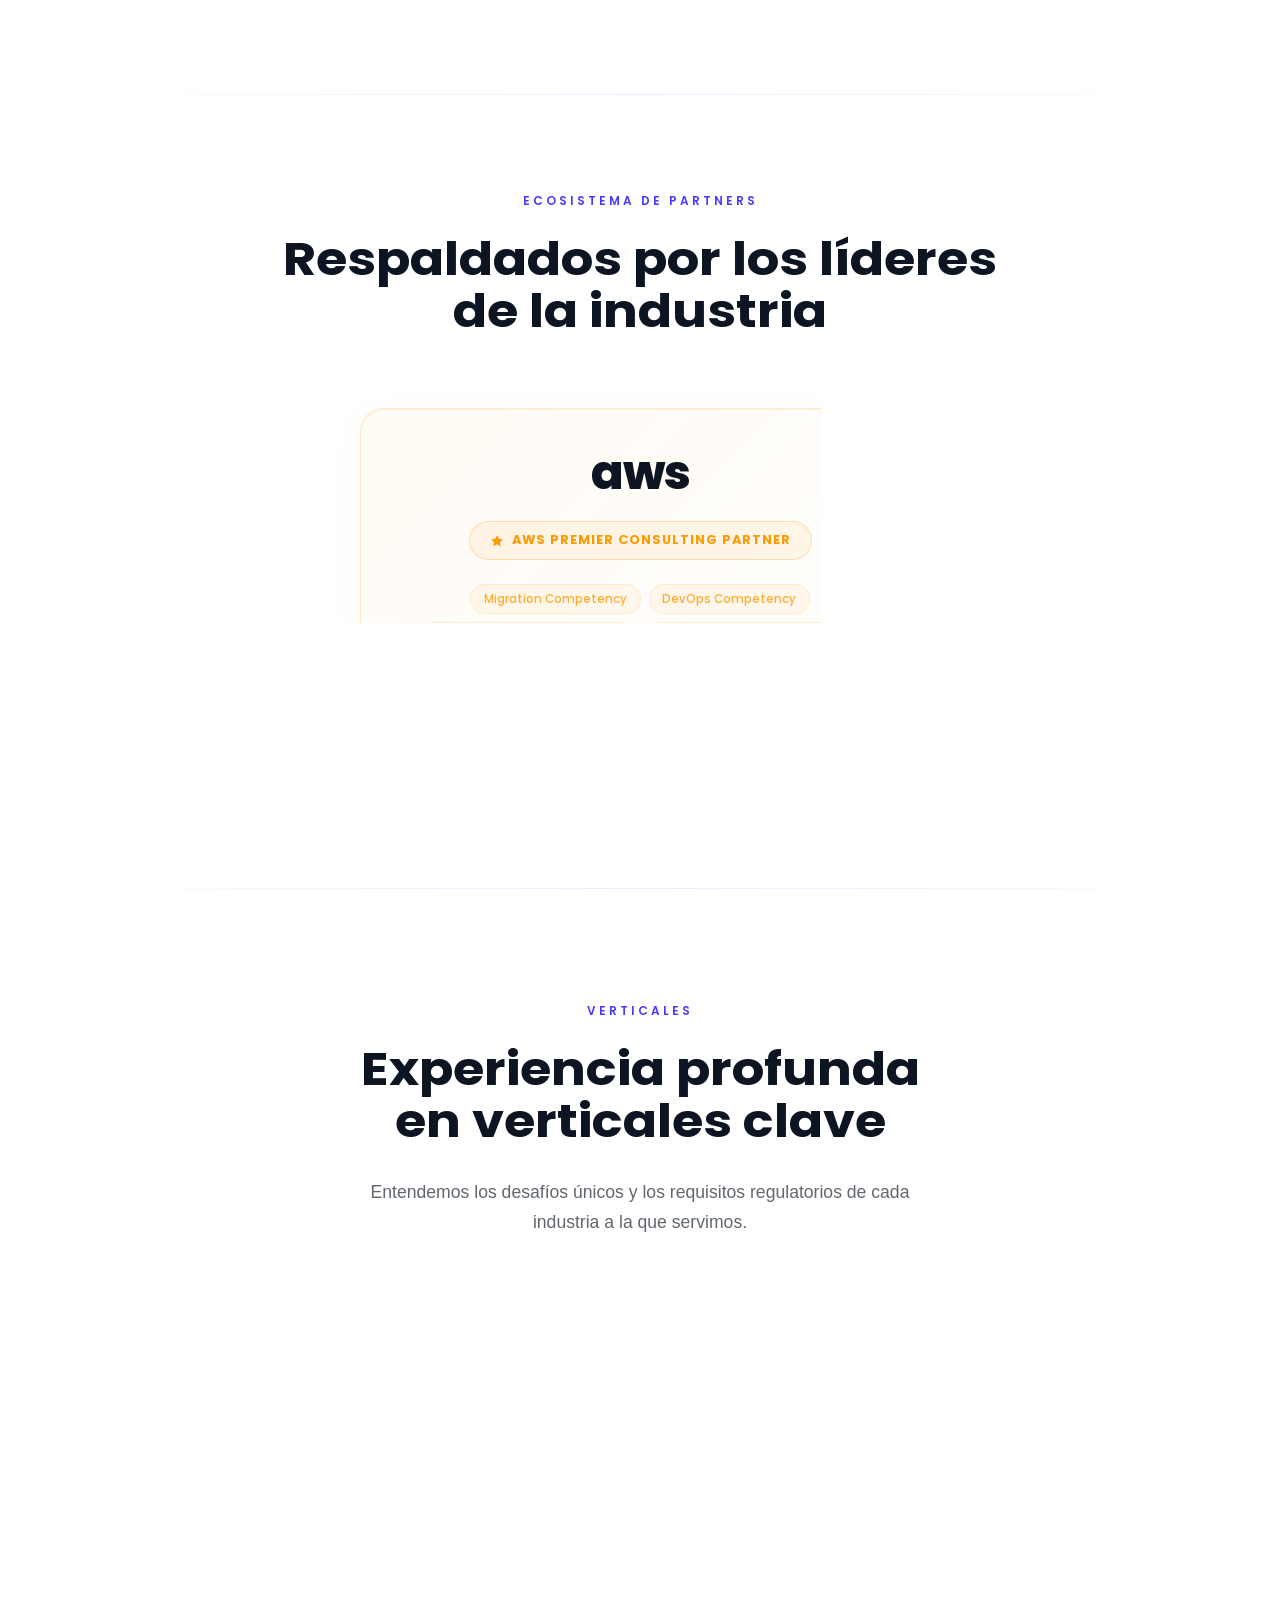
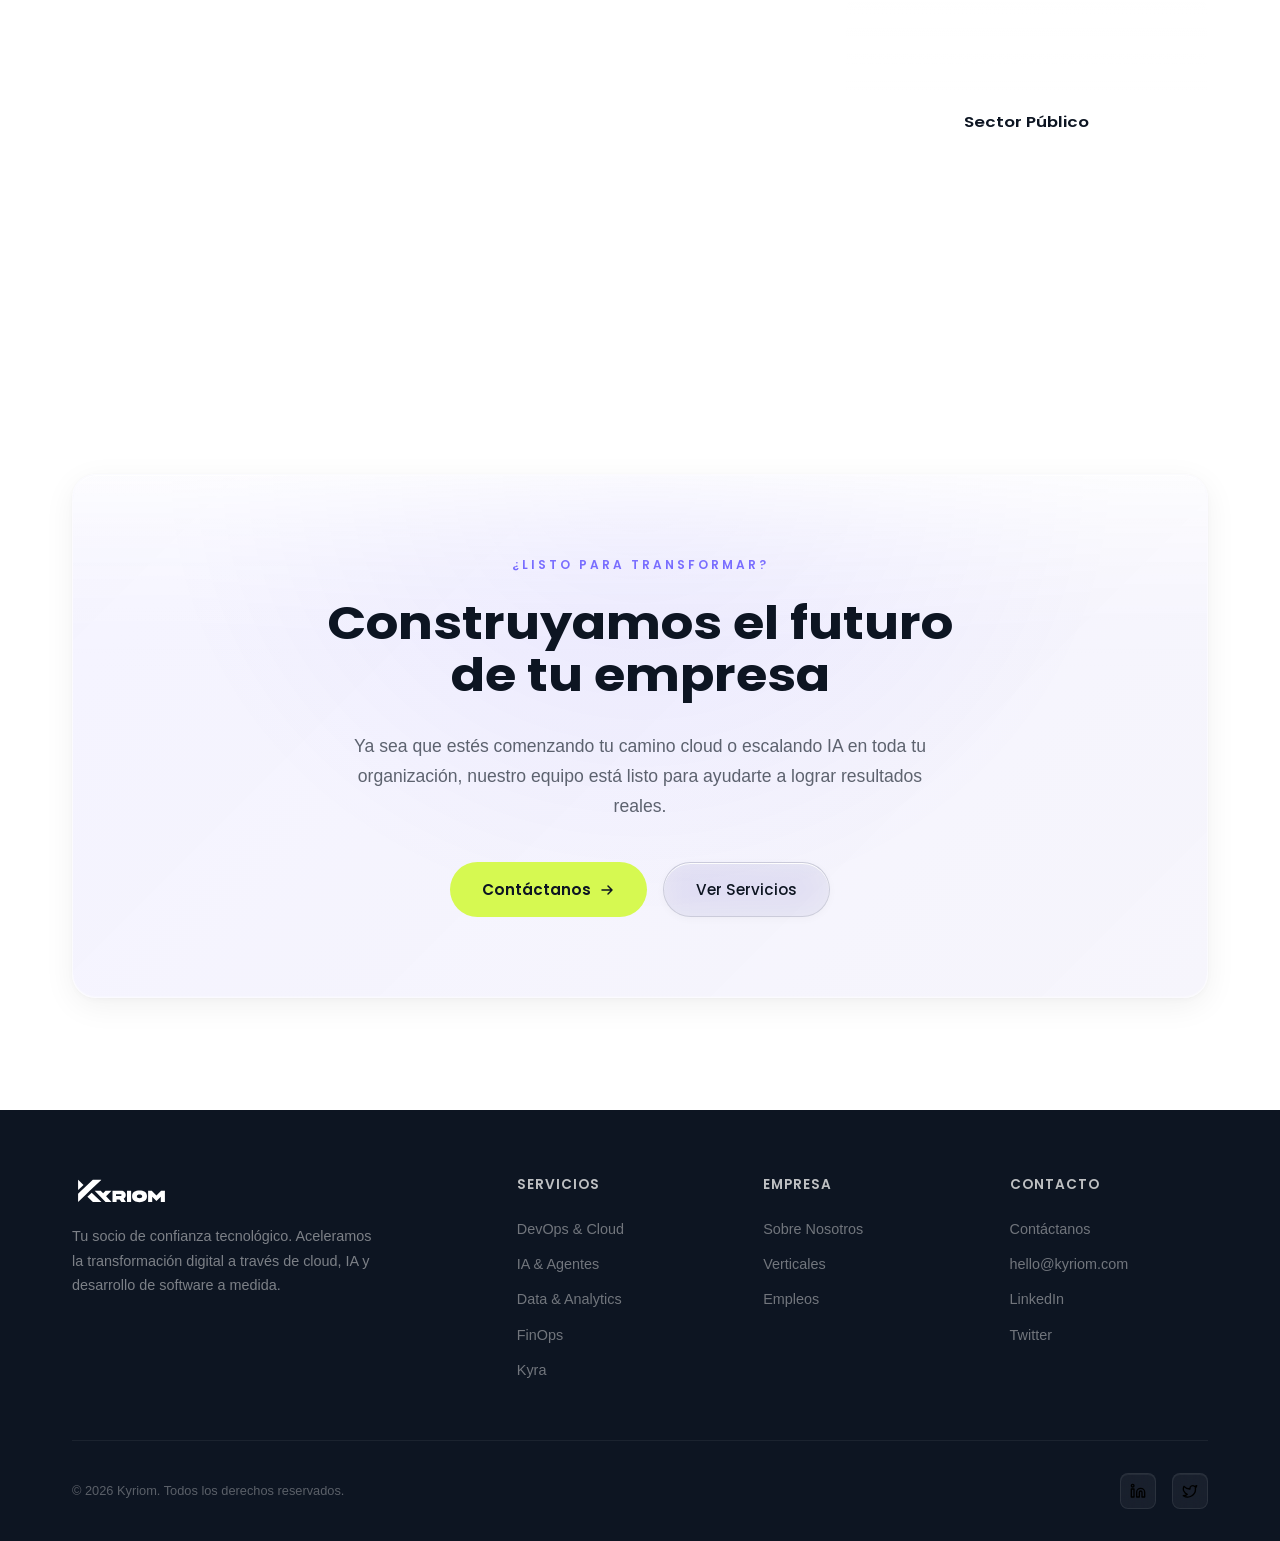
==== commit 9895c100: "feat: add Spline 3D graphic to hero section, remove glass shape decorations Replace hero glass float" ====
--- a/index.html
+++ b/index.html
@@ -11,6 +11,7 @@
     <link href="https://fonts.googleapis.com/css2?family=Poppins:wght@300;400;500;600;700&display=swap" rel="stylesheet">
     <link href="https://api.fontshare.com/v2/css?f[]=satoshi@400,500,700&display=swap" rel="stylesheet">
     <link rel="stylesheet" href="styles.css">
+    <script type="module" src="https://unpkg.com/@splinetool/viewer@1.9.82/build/spline-viewer.js"></script>
 </head>
 <body>
 
@@ -58,10 +59,8 @@
         <div class="hero-orb hero-orb-3"></div>
         <div class="hero-grid"></div>
     </div>
-    <div class="hero-glass-shapes">
-        <div class="glass-shape glass-shape-1"></div>
-        <div class="glass-shape glass-shape-2"></div>
-        <div class="glass-shape glass-shape-3"></div>
+    <div class="hero-spline">
+        <spline-viewer url="https://prod.spline.design/l8jLynystcv8G1rk/scene.splinecode" loading-anim-type="none"></spline-viewer>
     </div>
     <div class="container">
         <div class="hero-content">
--- a/styles.css
+++ b/styles.css
@@ -24,11 +24,13 @@
     --text-tertiary: rgba(13, 21, 34, 0.45);
     --border: rgba(13, 21, 34, 0.08);
     --border-hover: rgba(74, 58, 255, 0.25);
-    --glass-bg: rgba(255, 255, 255, 0.45);
-    --glass-bg-strong: rgba(255, 255, 255, 0.62);
-    --glass-border: rgba(255, 255, 255, 0.72);
-    --glass-shadow: 0 8px 32px rgba(0, 0, 0, 0.08), 0 2px 8px rgba(0, 0, 0, 0.04);
-    --glass-highlight: rgba(255, 255, 255, 0.9);
+    --glass-bg: rgba(255, 255, 255, 0.38);
+    --glass-bg-strong: rgba(255, 255, 255, 0.52);
+    --glass-border: rgba(255, 255, 255, 0.6);
+    --glass-shadow: 0 8px 32px rgba(0, 0, 0, 0.06), 0 2px 8px rgba(0, 0, 0, 0.03), 0 0 0 0.5px rgba(255,255,255,0.5);
+    --glass-highlight: rgba(255, 255, 255, 0.95);
+    --glass-specular: linear-gradient(180deg, rgba(255,255,255,0.8) 0%, rgba(255,255,255,0) 40%);
+    --glass-inner-glow: inset 0 1px 0 rgba(255,255,255,0.9), inset 0 -1px 0 rgba(255,255,255,0.2);
     --card-hover: rgba(74, 58, 255, 0.04);
     --nav-bg: rgba(255, 255, 255, 0.72);
     --nav-border: rgba(13, 21, 34, 0.06);
@@ -85,9 +87,11 @@
     --border-hover: rgba(74, 58, 255, 0.3);
     --glass-bg: rgba(255, 255, 255, 0.06);
     --glass-bg-strong: rgba(255, 255, 255, 0.1);
-    --glass-border: rgba(255, 255, 255, 0.14);
-    --glass-shadow: 0 8px 32px rgba(0, 0, 0, 0.35), 0 2px 8px rgba(0, 0, 0, 0.2);
-    --glass-highlight: rgba(255, 255, 255, 0.08);
+    --glass-border: rgba(255, 255, 255, 0.12);
+    --glass-shadow: 0 8px 32px rgba(0, 0, 0, 0.35), 0 2px 8px rgba(0, 0, 0, 0.2), 0 0 0 0.5px rgba(255,255,255,0.1);
+    --glass-highlight: rgba(255, 255, 255, 0.12);
+    --glass-specular: linear-gradient(180deg, rgba(255,255,255,0.15) 0%, rgba(255,255,255,0) 50%);
+    --glass-inner-glow: inset 0 1px 0 rgba(255,255,255,0.15), inset 0 -1px 0 rgba(255,255,255,0.05);
     --card-hover: rgba(255, 255, 255, 0.07);
     --nav-bg: rgba(13, 21, 34, 0.72);
     --nav-border: rgba(255, 255, 255, 0.06);
@@ -198,22 +202,56 @@
 .reveal-delay-2 { transition-delay: 0.2s; }
 .reveal-delay-3 { transition-delay: 0.3s; }
 
-/* ========== GLASSMORPHISM ========== */
+/* ========== TITLE SQUISH ========== */
+h1, h2, h3, .section-title {
+    transform: scaleY(0.88);
+    transform-origin: center center;
+}
+h1.reveal, h2.reveal, h3.reveal, .section-title.reveal {
+    transform: translateY(40px) scaleY(0.88);
+}
+h1.reveal.visible, h2.reveal.visible, h3.reveal.visible, .section-title.reveal.visible {
+    transform: translateY(0) scaleY(0.88);
+}
+
+/* ========== LIQUID GLASS ========== */
 .glass {
     background: var(--glass-bg);
-    backdrop-filter: blur(40px) saturate(180%);
-    -webkit-backdrop-filter: blur(40px) saturate(180%);
+    backdrop-filter: blur(40px) saturate(180%) brightness(1.05);
+    -webkit-backdrop-filter: blur(40px) saturate(180%) brightness(1.05);
     border: 1px solid var(--glass-border);
     border-radius: 20px;
-    box-shadow: var(--glass-shadow), inset 0 1px 0 var(--glass-highlight);
+    box-shadow: var(--glass-shadow), var(--glass-inner-glow);
+    position: relative;
+}
+.glass::after {
+    content: '';
+    position: absolute;
+    inset: 0;
+    border-radius: inherit;
+    background: var(--glass-specular);
+    pointer-events: none;
+    mask-image: linear-gradient(180deg, black 0%, transparent 50%);
+    -webkit-mask-image: linear-gradient(180deg, black 0%, transparent 50%);
 }
 .glass-strong {
     background: var(--glass-bg-strong);
-    backdrop-filter: blur(60px) saturate(200%);
-    -webkit-backdrop-filter: blur(60px) saturate(200%);
+    backdrop-filter: blur(60px) saturate(200%) brightness(1.08);
+    -webkit-backdrop-filter: blur(60px) saturate(200%) brightness(1.08);
     border: 1px solid var(--glass-border);
     border-radius: 24px;
-    box-shadow: var(--glass-shadow), inset 0 1px 0 var(--glass-highlight);
+    box-shadow: var(--glass-shadow), var(--glass-inner-glow);
+    position: relative;
+}
+.glass-strong::after {
+    content: '';
+    position: absolute;
+    inset: 0;
+    border-radius: inherit;
+    background: var(--glass-specular);
+    pointer-events: none;
+    mask-image: linear-gradient(180deg, black 0%, transparent 40%);
+    -webkit-mask-image: linear-gradient(180deg, black 0%, transparent 40%);
 }
 
 /* ========== NAVIGATION ========== */
@@ -226,10 +264,10 @@
 }
 .nav.scrolled {
     background: var(--nav-bg);
-    backdrop-filter: blur(40px) saturate(180%);
-    -webkit-backdrop-filter: blur(40px) saturate(180%);
+    backdrop-filter: blur(50px) saturate(200%) brightness(1.05);
+    -webkit-backdrop-filter: blur(50px) saturate(200%) brightness(1.05);
     border-bottom: 1px solid var(--nav-border);
-    box-shadow: 0 1px 0 var(--glass-highlight), 0 4px 24px rgba(0, 0, 0, 0.06);
+    box-shadow: var(--glass-inner-glow), 0 4px 30px rgba(0, 0, 0, 0.08), 0 1px 3px rgba(0, 0, 0, 0.04);
     padding: 0.7rem 0;
 }
 .nav .container {
@@ -297,13 +335,25 @@
     gap: 0.1rem;
     opacity: 0;
     visibility: hidden;
-    transition: opacity 0.2s ease, transform 0.2s ease, visibility 0.2s;
+    transition: opacity 0.25s ease, transform 0.25s ease, visibility 0.25s;
     z-index: 200;
-    background: var(--glass-bg-strong);
-    backdrop-filter: blur(40px) saturate(180%);
-    -webkit-backdrop-filter: blur(40px) saturate(180%);
-    border: 1px solid var(--glass-border);
-    box-shadow: var(--glass-shadow);
+    background: rgba(255, 255, 255, 0.65);
+    backdrop-filter: blur(50px) saturate(200%) brightness(1.08);
+    -webkit-backdrop-filter: blur(50px) saturate(200%) brightness(1.08);
+    border: 1px solid rgba(255, 255, 255, 0.6);
+    box-shadow: var(--glass-shadow), var(--glass-inner-glow);
+}
+.dark .nav-dropdown-menu {
+    background: rgba(20, 20, 35, 0.65);
+    border: 1px solid rgba(255, 255, 255, 0.1);
+}
+.nav.scrolled .nav-dropdown-menu {
+    background: rgba(255, 255, 255, 0.8);
+    border: 1px solid rgba(255, 255, 255, 0.7);
+}
+.dark .nav.scrolled .nav-dropdown-menu {
+    background: rgba(20, 20, 35, 0.8);
+    border: 1px solid rgba(255, 255, 255, 0.12);
 }
 .nav-dropdown:hover .nav-dropdown-menu,
 .nav-dropdown.open .nav-dropdown-menu {
@@ -378,6 +428,8 @@
     border-radius: 10px;
     border: 1px solid var(--border);
     background: var(--btn-secondary-bg);
+    backdrop-filter: blur(12px) saturate(150%);
+    -webkit-backdrop-filter: blur(12px) saturate(150%);
     cursor: pointer;
     display: flex;
     align-items: center;
@@ -385,10 +437,12 @@
     transition: all 0.3s;
     color: var(--text-secondary);
     flex-shrink: 0;
+    box-shadow: inset 0 1px 0 var(--glass-highlight), 0 1px 4px rgba(0,0,0,0.03);
 }
 .theme-toggle:hover {
     border-color: var(--border-hover);
     color: var(--text-primary);
+    box-shadow: var(--glass-shadow), var(--glass-inner-glow);
 }
 .theme-toggle .icon-sun { display: block; }
 .theme-toggle .icon-moon { display: none; }
@@ -464,7 +518,7 @@
     position: relative;
     z-index: 1;
 }
-.hero-content { max-width: 780px; }
+.hero-content { max-width: 580px; position: relative; z-index: 2; }
 .hero-visual {
     display: flex;
     flex-direction: column;
@@ -510,11 +564,14 @@
     font-weight: 500;
     color: var(--badge-text);
     background: var(--badge-bg);
+    backdrop-filter: blur(20px) saturate(180%);
+    -webkit-backdrop-filter: blur(20px) saturate(180%);
     border: 1px solid var(--badge-border);
     padding: 0.5rem 1.2rem;
     border-radius: 50px;
     margin-bottom: 2rem;
     letter-spacing: 1px;
+    box-shadow: 0 2px 12px rgba(0,0,0,0.04), var(--glass-inner-glow);
 }
 .hero-badge-dot {
     width: 6px; height: 6px;
@@ -574,6 +631,8 @@
     font-size: 0.95rem;
     color: var(--btn-secondary-text);
     background: var(--btn-secondary-bg);
+    backdrop-filter: blur(16px) saturate(160%);
+    -webkit-backdrop-filter: blur(16px) saturate(160%);
     padding: 0.9rem 2rem;
     border-radius: 50px;
     border: 1px solid var(--btn-secondary-border);
@@ -582,48 +641,40 @@
     display: inline-flex;
     align-items: center;
     gap: 0.5rem;
+    box-shadow: inset 0 1px 0 var(--glass-highlight), 0 2px 8px rgba(0,0,0,0.03);
 }
 .btn-secondary:hover {
     border-color: var(--border-hover);
     transform: translateY(-2px);
-}
-
-/* Hero glass shapes */
-.hero-glass-shapes { display: none; }
-.glass-shape {
+    box-shadow: var(--glass-shadow), var(--glass-inner-glow);
+}
+
+/* Hero Spline 3D */
+.hero-spline {
     position: absolute;
-    border-radius: 24px;
-    border: 1px solid var(--glass-border);
-    animation: glassFloat 15s ease-in-out infinite;
-}
-.glass-shape-1 {
-    width: 280px; height: 280px;
-    background: linear-gradient(135deg, rgba(74, 58, 255, 0.08), rgba(73, 211, 248, 0.04));
-    top: 18%; right: 8%;
-    transform: rotate(12deg);
-}
-.glass-shape-2 {
-    width: 180px; height: 180px;
-    background: linear-gradient(135deg, rgba(25, 2, 176, 0.06), rgba(149, 109, 247, 0.04));
-    top: 50%; right: 25%;
-    animation-delay: -5s;
-    transform: rotate(-8deg);
-}
-.glass-shape-3 {
-    width: 120px; height: 120px;
-    background: linear-gradient(135deg, rgba(74, 58, 255, 0.05), rgba(73, 211, 248, 0.03));
-    top: 30%; right: 35%;
-    animation-delay: -10s;
-    transform: rotate(25deg);
-    border-radius: 50%;
-}
-.dark .glass-shape-1 { background: linear-gradient(135deg, rgba(74, 58, 255, 0.12), rgba(73, 211, 248, 0.06)); }
-.dark .glass-shape-2 { background: linear-gradient(135deg, rgba(25, 2, 176, 0.1), rgba(149, 109, 247, 0.08)); }
-.dark .glass-shape-3 { background: linear-gradient(135deg, rgba(214, 249, 81, 0.08), rgba(73, 211, 248, 0.06)); }
-@keyframes glassFloat {
-    0%, 100% { transform: translateY(0) rotate(12deg); }
-    33% { transform: translateY(-15px) rotate(15deg); }
-    66% { transform: translateY(10px) rotate(9deg); }
+    top: 0;
+    right: -5%;
+    width: 65%;
+    height: 100%;
+    z-index: 0;
+    pointer-events: auto;
+}
+.hero-spline spline-viewer {
+    width: 100%;
+    height: 100%;
+    display: block;
+}
+/* Light mode: fade left edge so text stays readable */
+.hero-spline::before {
+    content: '';
+    position: absolute;
+    inset: 0;
+    z-index: 1;
+    background: linear-gradient(90deg, var(--bg) 5%, rgba(255,255,255,0.6) 30%, transparent 55%);
+    pointer-events: none;
+}
+.dark .hero-spline::before {
+    background: linear-gradient(90deg, var(--bg) 5%, rgba(13,21,34,0.6) 30%, transparent 55%);
 }
 
 /* ========== STATS BAR ========== */
@@ -631,6 +682,9 @@
     padding: 3rem 0;
     border-top: 1px solid var(--border);
     border-bottom: 1px solid var(--border);
+    background: var(--glass-bg);
+    backdrop-filter: blur(30px) saturate(160%);
+    -webkit-backdrop-filter: blur(30px) saturate(160%);
 }
 .stats-grid {
     display: grid;
@@ -707,10 +761,45 @@
 }
 .service-card:hover::before { opacity: 1; }
 .service-card:hover {
-    background: var(--card-hover);
     transform: translateY(-4px);
-    border-color: var(--border-hover);
-}
+}
+/* Colored glass hover per service card (inner pages) */
+.services-grid .service-card:nth-child(1):hover {
+    background: rgba(24, 129, 241, 0.07);
+    border-color: rgba(24, 129, 241, 0.25);
+    box-shadow: var(--glass-inner-glow), 0 12px 36px rgba(24, 129, 241, 0.08);
+}
+.services-grid .service-card:nth-child(2):hover {
+    background: rgba(74, 58, 255, 0.07);
+    border-color: rgba(74, 58, 255, 0.25);
+    box-shadow: var(--glass-inner-glow), 0 12px 36px rgba(74, 58, 255, 0.08);
+}
+.services-grid .service-card:nth-child(3):hover {
+    background: rgba(73, 211, 248, 0.07);
+    border-color: rgba(73, 211, 248, 0.25);
+    box-shadow: var(--glass-inner-glow), 0 12px 36px rgba(73, 211, 248, 0.08);
+}
+.services-grid .service-card:nth-child(4):hover {
+    background: rgba(149, 109, 247, 0.07);
+    border-color: rgba(149, 109, 247, 0.25);
+    box-shadow: var(--glass-inner-glow), 0 12px 36px rgba(149, 109, 247, 0.08);
+}
+.services-grid .service-card:nth-child(5):hover {
+    background: rgba(214, 249, 81, 0.07);
+    border-color: rgba(214, 249, 81, 0.25);
+    box-shadow: var(--glass-inner-glow), 0 12px 36px rgba(214, 249, 81, 0.08);
+}
+.services-grid .service-card:nth-child(6):hover {
+    background: rgba(112, 173, 212, 0.07);
+    border-color: rgba(112, 173, 212, 0.25);
+    box-shadow: var(--glass-inner-glow), 0 12px 36px rgba(112, 173, 212, 0.08);
+}
+.dark .services-grid .service-card:nth-child(1):hover { background: rgba(24, 129, 241, 0.1); }
+.dark .services-grid .service-card:nth-child(2):hover { background: rgba(74, 58, 255, 0.1); }
+.dark .services-grid .service-card:nth-child(3):hover { background: rgba(73, 211, 248, 0.1); }
+.dark .services-grid .service-card:nth-child(4):hover { background: rgba(149, 109, 247, 0.1); }
+.dark .services-grid .service-card:nth-child(5):hover { background: rgba(214, 249, 81, 0.08); }
+.dark .services-grid .service-card:nth-child(6):hover { background: rgba(112, 173, 212, 0.1); }
 .service-icon {
     width: 52px; height: 52px;
     border-radius: 14px;
@@ -718,6 +807,13 @@
     align-items: center;
     justify-content: center;
     margin-bottom: 1.5rem;
+    backdrop-filter: blur(10px);
+    -webkit-backdrop-filter: blur(10px);
+    border: none;
+    box-shadow: 0 2px 10px rgba(0,0,0,0.06), 0 4px 16px rgba(0,0,0,0.03);
+}
+.dark .service-icon {
+    box-shadow: 0 2px 10px rgba(0,0,0,0.2), 0 4px 16px rgba(0,0,0,0.1);
 }
 .service-icon-cloud { background: linear-gradient(135deg, rgba(24, 129, 241, 0.15), rgba(73, 211, 248, 0.08)); }
 .service-icon-ai { background: linear-gradient(135deg, rgba(74, 58, 255, 0.15), rgba(149, 109, 247, 0.08)); }
@@ -741,9 +837,17 @@
     font-weight: 500;
     color: var(--tag-text);
     background: var(--tag-bg);
+    backdrop-filter: blur(8px);
+    -webkit-backdrop-filter: blur(8px);
     padding: 0.3rem 0.7rem;
     border-radius: 50px;
     letter-spacing: 0.3px;
+    border: 1px solid rgba(255,255,255,0.15);
+    box-shadow: inset 0 1px 0 rgba(255,255,255,0.3);
+}
+.dark .service-tag {
+    border-color: rgba(255,255,255,0.06);
+    box-shadow: inset 0 1px 0 rgba(255,255,255,0.05);
 }
 .tab-content { display: none; }
 .tab-content.active { display: grid; }
@@ -773,10 +877,46 @@
 }
 .servicio-card:hover::before { opacity: 1; }
 .servicio-card:hover {
-    background: var(--card-hover);
     transform: translateY(-4px);
-    border-color: var(--border-hover);
-}
+}
+/* Colored glass hover per servicio card */
+.servicios-grid .servicio-card:nth-child(1):hover {
+    background: rgba(24, 129, 241, 0.07);
+    border-color: rgba(24, 129, 241, 0.25);
+    box-shadow: var(--glass-inner-glow), 0 16px 48px rgba(24, 129, 241, 0.1);
+}
+.servicios-grid .servicio-card:nth-child(1):hover::before {
+    background: linear-gradient(90deg, transparent, #1881F1, transparent);
+}
+.servicios-grid .servicio-card:nth-child(2):hover {
+    background: rgba(74, 58, 255, 0.07);
+    border-color: rgba(74, 58, 255, 0.25);
+    box-shadow: var(--glass-inner-glow), 0 16px 48px rgba(74, 58, 255, 0.1);
+}
+.servicios-grid .servicio-card:nth-child(2):hover::before {
+    background: linear-gradient(90deg, transparent, #4A3AFF, transparent);
+}
+.servicios-grid .servicio-card:nth-child(3):hover {
+    background: rgba(73, 211, 248, 0.07);
+    border-color: rgba(73, 211, 248, 0.25);
+    box-shadow: var(--glass-inner-glow), 0 16px 48px rgba(73, 211, 248, 0.1);
+}
+.servicios-grid .servicio-card:nth-child(3):hover::before {
+    background: linear-gradient(90deg, transparent, #49D3F8, transparent);
+}
+.servicios-grid .servicio-card:nth-child(4):hover {
+    background: rgba(149, 109, 247, 0.07);
+    border-color: rgba(149, 109, 247, 0.25);
+    box-shadow: var(--glass-inner-glow), 0 16px 48px rgba(149, 109, 247, 0.1);
+}
+.servicios-grid .servicio-card:nth-child(4):hover::before {
+    background: linear-gradient(90deg, transparent, #956DF7, transparent);
+}
+/* Dark mode: slightly stronger tints */
+.dark .servicios-grid .servicio-card:nth-child(1):hover { background: rgba(24, 129, 241, 0.1); }
+.dark .servicios-grid .servicio-card:nth-child(2):hover { background: rgba(74, 58, 255, 0.1); }
+.dark .servicios-grid .servicio-card:nth-child(3):hover { background: rgba(73, 211, 248, 0.1); }
+.dark .servicios-grid .servicio-card:nth-child(4):hover { background: rgba(149, 109, 247, 0.1); }
 .servicio-card h3 {
     font-family: var(--font-primary);
     font-weight: 700;
@@ -837,11 +977,17 @@
     width: 40px; height: 40px;
     border-radius: 10px;
     background: rgba(74, 58, 255, 0.08);
-    border: 1px solid rgba(74, 58, 255, 0.15);
+    backdrop-filter: blur(12px) saturate(160%);
+    -webkit-backdrop-filter: blur(12px) saturate(160%);
+    border: none;
     display: flex;
     align-items: center;
     justify-content: center;
     color: var(--light-purple);
+    box-shadow: 0 2px 8px rgba(0,0,0,0.06), 0 4px 16px rgba(74, 58, 255, 0.06);
+}
+.dark .ai-feature-icon {
+    box-shadow: 0 2px 8px rgba(0,0,0,0.2), 0 4px 16px rgba(74, 58, 255, 0.08);
 }
 .ai-feature h4 {
     font-family: var(--font-primary);
@@ -872,10 +1018,11 @@
     position: absolute; inset: 38%;
     border-radius: 50%;
     background: linear-gradient(135deg, rgba(74, 58, 255, 0.12), rgba(25, 2, 176, 0.08));
-    backdrop-filter: blur(20px);
-    -webkit-backdrop-filter: blur(20px);
+    backdrop-filter: blur(30px) saturate(200%) brightness(1.1);
+    -webkit-backdrop-filter: blur(30px) saturate(200%) brightness(1.1);
     border: 1px solid rgba(74, 58, 255, 0.2);
     display: flex; align-items: center; justify-content: center;
+    box-shadow: 0 8px 32px rgba(74, 58, 255, 0.15), inset 0 1px 0 rgba(255,255,255,0.2), inset 0 -2px 6px rgba(74, 58, 255, 0.1);
 }
 .ai-center-icon {
     font-size: 2rem;
@@ -910,6 +1057,9 @@
     border-radius: 24px;
     border: 1px solid rgba(255, 153, 0, 0.2);
     background: linear-gradient(135deg, rgba(255, 153, 0, 0.04), rgba(255, 153, 0, 0.01));
+    backdrop-filter: blur(30px) saturate(160%);
+    -webkit-backdrop-filter: blur(30px) saturate(160%);
+    box-shadow: 0 8px 32px rgba(255, 153, 0, 0.06), inset 0 1px 0 rgba(255, 153, 0, 0.1);
     max-width: 560px;
     width: 100%;
     text-align: center;
@@ -969,10 +1119,19 @@
     padding: 0.75rem 1.75rem;
     border-radius: 12px;
     border: 1px solid var(--partner-border);
+    background: var(--glass-bg);
+    backdrop-filter: blur(16px) saturate(150%);
+    -webkit-backdrop-filter: blur(16px) saturate(150%);
+    box-shadow: inset 0 1px 0 var(--glass-highlight), 0 2px 8px rgba(0,0,0,0.03);
     transition: all 0.3s;
     letter-spacing: 0.5px;
 }
-.partner-logo-sm:hover { color: var(--text-secondary); border-color: var(--border-hover); }
+.partner-logo-sm:hover {
+    color: var(--text-secondary);
+    border-color: var(--border-hover);
+    box-shadow: var(--glass-shadow), var(--glass-inner-glow);
+    transform: translateY(-2px);
+}
 
 /* ========== INDUSTRIES ========== */
 .industries { padding: 7rem 0; position: relative; }
@@ -980,8 +1139,67 @@
 .industries-header .section-subtitle { margin: 0 auto; }
 .industries-grid { display: grid; grid-template-columns: repeat(3, 1fr); gap: 1.5rem; }
 .industry-card { padding: 2.5rem 2rem; text-align: center; transition: all 0.4s; }
-.industry-card:hover { background: var(--card-hover); transform: translateY(-4px); }
-.industry-icon { font-size: 2.2rem; margin-bottom: 1rem; }
+.industry-card:hover {
+    transform: translateY(-4px);
+}
+/* Colored glass hover per industry card */
+.industries-grid .industry-card:nth-child(1):hover {
+    background: rgba(74, 58, 255, 0.07);
+    border-color: rgba(74, 58, 255, 0.25);
+    box-shadow: var(--glass-inner-glow), 0 12px 36px rgba(74, 58, 255, 0.08);
+}
+.industries-grid .industry-card:nth-child(2):hover {
+    background: rgba(73, 211, 248, 0.07);
+    border-color: rgba(73, 211, 248, 0.25);
+    box-shadow: var(--glass-inner-glow), 0 12px 36px rgba(73, 211, 248, 0.08);
+}
+.industries-grid .industry-card:nth-child(3):hover {
+    background: rgba(24, 129, 241, 0.07);
+    border-color: rgba(24, 129, 241, 0.25);
+    box-shadow: var(--glass-inner-glow), 0 12px 36px rgba(24, 129, 241, 0.08);
+}
+.industries-grid .industry-card:nth-child(4):hover {
+    background: rgba(214, 249, 81, 0.07);
+    border-color: rgba(214, 249, 81, 0.25);
+    box-shadow: var(--glass-inner-glow), 0 12px 36px rgba(214, 249, 81, 0.08);
+}
+.industries-grid .industry-card:nth-child(5):hover {
+    background: rgba(149, 109, 247, 0.07);
+    border-color: rgba(149, 109, 247, 0.25);
+    box-shadow: var(--glass-inner-glow), 0 12px 36px rgba(149, 109, 247, 0.08);
+}
+.industries-grid .industry-card:nth-child(6):hover {
+    background: rgba(112, 173, 212, 0.07);
+    border-color: rgba(112, 173, 212, 0.25);
+    box-shadow: var(--glass-inner-glow), 0 12px 36px rgba(112, 173, 212, 0.08);
+}
+/* Dark mode: stronger tints */
+.dark .industries-grid .industry-card:nth-child(1):hover { background: rgba(74, 58, 255, 0.12); }
+.dark .industries-grid .industry-card:nth-child(2):hover { background: rgba(73, 211, 248, 0.12); }
+.dark .industries-grid .industry-card:nth-child(3):hover { background: rgba(24, 129, 241, 0.12); }
+.dark .industries-grid .industry-card:nth-child(4):hover { background: rgba(214, 249, 81, 0.1); }
+.dark .industries-grid .industry-card:nth-child(5):hover { background: rgba(149, 109, 247, 0.12); }
+.dark .industries-grid .industry-card:nth-child(6):hover { background: rgba(112, 173, 212, 0.12); }
+.industry-icon {
+    font-size: 2.2rem;
+    margin-bottom: 1rem;
+    width: 64px;
+    height: 64px;
+    margin-left: auto;
+    margin-right: auto;
+    display: flex;
+    align-items: center;
+    justify-content: center;
+    border-radius: 16px;
+    background: var(--glass-bg);
+    backdrop-filter: blur(12px);
+    -webkit-backdrop-filter: blur(12px);
+    border: none;
+    box-shadow: 0 2px 10px rgba(0,0,0,0.06), 0 4px 16px rgba(0,0,0,0.03);
+}
+.dark .industry-icon {
+    box-shadow: 0 2px 10px rgba(0,0,0,0.2), 0 4px 16px rgba(0,0,0,0.1);
+}
 .industry-card h3 { font-family: var(--font-primary); font-weight: 600; font-size: 1.05rem; margin-bottom: 0.5rem; }
 .industry-card p { font-size: 0.85rem; color: var(--text-tertiary); line-height: 1.6; }
 
@@ -1015,7 +1233,34 @@
     transition: width 0.4s;
 }
 .value-card:hover::after { width: 60%; }
-.value-card:hover { transform: translateY(-6px); background: var(--card-hover); }
+.value-card:hover {
+    transform: translateY(-6px);
+}
+/* Colored glass hover per value card */
+.values-grid .value-card:nth-child(1):hover {
+    background: rgba(74, 58, 255, 0.07);
+    box-shadow: var(--glass-inner-glow), 0 12px 36px rgba(74, 58, 255, 0.08);
+}
+.values-grid .value-card:nth-child(1):hover::after { background: #4A3AFF; }
+.values-grid .value-card:nth-child(2):hover {
+    background: rgba(73, 211, 248, 0.07);
+    box-shadow: var(--glass-inner-glow), 0 12px 36px rgba(73, 211, 248, 0.08);
+}
+.values-grid .value-card:nth-child(2):hover::after { background: #49D3F8; }
+.values-grid .value-card:nth-child(3):hover {
+    background: rgba(24, 129, 241, 0.07);
+    box-shadow: var(--glass-inner-glow), 0 12px 36px rgba(24, 129, 241, 0.08);
+}
+.values-grid .value-card:nth-child(3):hover::after { background: #1881F1; }
+.values-grid .value-card:nth-child(4):hover {
+    background: rgba(149, 109, 247, 0.07);
+    box-shadow: var(--glass-inner-glow), 0 12px 36px rgba(149, 109, 247, 0.08);
+}
+.values-grid .value-card:nth-child(4):hover::after { background: #956DF7; }
+.dark .values-grid .value-card:nth-child(1):hover { background: rgba(74, 58, 255, 0.12); }
+.dark .values-grid .value-card:nth-child(2):hover { background: rgba(73, 211, 248, 0.12); }
+.dark .values-grid .value-card:nth-child(3):hover { background: rgba(24, 129, 241, 0.12); }
+.dark .values-grid .value-card:nth-child(4):hover { background: rgba(149, 109, 247, 0.12); }
 .value-icon {
     width: 64px; height: 64px;
     margin: 0 auto 1.5rem;
@@ -1023,6 +1268,13 @@
     display: flex;
     align-items: center;
     justify-content: center;
+    backdrop-filter: blur(10px);
+    -webkit-backdrop-filter: blur(10px);
+    border: none;
+    box-shadow: 0 2px 10px rgba(0,0,0,0.06), 0 4px 16px rgba(0,0,0,0.03);
+}
+.dark .value-icon {
+    box-shadow: 0 2px 10px rgba(0,0,0,0.2), 0 4px 16px rgba(0,0,0,0.1);
 }
 .value-icon-1 { background: linear-gradient(135deg, rgba(74, 58, 255, 0.12), rgba(149, 109, 247, 0.06)); }
 .value-icon-2 { background: linear-gradient(135deg, rgba(73, 211, 248, 0.12), rgba(112, 173, 212, 0.06)); }
@@ -1038,11 +1290,18 @@
 .location-item {
     padding: 1.25rem;
     border-radius: 14px;
-    background: var(--bg-secondary);
-    border: 1px solid var(--border);
+    background: var(--glass-bg);
+    backdrop-filter: blur(16px) saturate(150%);
+    -webkit-backdrop-filter: blur(16px) saturate(150%);
+    border: 1px solid var(--glass-border);
+    box-shadow: inset 0 1px 0 var(--glass-highlight), 0 2px 8px rgba(0,0,0,0.03);
     transition: all 0.3s;
 }
-.location-item:hover { border-color: var(--border-hover); }
+.location-item:hover {
+    border-color: var(--border-hover);
+    box-shadow: var(--glass-shadow), var(--glass-inner-glow);
+    transform: translateY(-2px);
+}
 .location-flag { font-size: 1.5rem; margin-bottom: 0.5rem; }
 .location-item h4 { font-family: var(--font-primary); font-weight: 600; font-size: 0.95rem; }
 .presence-visual { position: relative; display: flex; align-items: center; justify-content: center; }
@@ -1108,6 +1367,8 @@
     position: relative;
     overflow: hidden;
     background: var(--cta-bg);
+    backdrop-filter: blur(40px) saturate(180%) brightness(1.05);
+    -webkit-backdrop-filter: blur(40px) saturate(180%) brightness(1.05);
 }
 .cta-container::before {
     content: '';
@@ -1160,17 +1421,21 @@
     width: 36px; height: 36px;
     border-radius: 8px;
     background: rgba(255, 255, 255, 0.05);
+    backdrop-filter: blur(8px);
+    -webkit-backdrop-filter: blur(8px);
     border: 1px solid rgba(255, 255, 255, 0.08);
     display: flex;
     align-items: center;
     justify-content: center;
     color: rgba(235, 235, 235, 0.5);
     transition: all 0.3s;
+    box-shadow: inset 0 1px 0 rgba(255,255,255,0.06);
 }
 .footer-social:hover {
     background: rgba(74, 58, 255, 0.15);
     border-color: rgba(74, 58, 255, 0.3);
     color: var(--light-purple);
+    box-shadow: inset 0 1px 0 rgba(255,255,255,0.1), 0 4px 16px rgba(74, 58, 255, 0.15);
 }
 
 /* ========== DIVIDER ========== */
@@ -1224,17 +1489,20 @@
     padding: 0.85rem 1.1rem;
     border-radius: 12px;
     border: 1px solid var(--border);
-    background: var(--bg-secondary);
+    background: var(--glass-bg);
+    backdrop-filter: blur(12px) saturate(140%);
+    -webkit-backdrop-filter: blur(12px) saturate(140%);
     color: var(--text-primary);
     font-family: var(--font-body);
     font-size: 0.95rem;
     transition: all 0.3s;
     outline: none;
+    box-shadow: inset 0 1px 0 var(--glass-highlight);
 }
 .form-input:focus, .form-select:focus, .form-textarea:focus {
     border-color: var(--primary-purple);
-    box-shadow: 0 0 0 3px rgba(74, 58, 255, 0.08);
-    background: var(--bg);
+    box-shadow: 0 0 0 3px rgba(74, 58, 255, 0.08), var(--glass-inner-glow);
+    background: var(--glass-bg-strong);
 }
 .form-textarea { resize: vertical; min-height: 140px; }
 .form-select {
@@ -1257,6 +1525,7 @@
     .ai-visual { order: -1; }
     .ai-visual-container { max-width: 350px; }
     .servicios-grid { grid-template-columns: 1fr; }
+    .hero-spline { width: 55%; right: -10%; }
 }
 @media (max-width: 768px) {
     .nav-links { display: none; }
@@ -1267,15 +1536,25 @@
         top: 100%;
         left: 0; right: 0;
         background: var(--mobile-menu-bg);
-        backdrop-filter: blur(40px) saturate(180%);
-        -webkit-backdrop-filter: blur(40px) saturate(180%);
+        backdrop-filter: blur(50px) saturate(200%) brightness(1.05);
+        -webkit-backdrop-filter: blur(50px) saturate(200%) brightness(1.05);
         padding: 1.5rem 2rem;
         gap: 1rem;
         border-bottom: 1px solid var(--border);
+        box-shadow: 0 16px 48px rgba(0,0,0,0.1);
     }
     .nav-toggle { display: flex; }
     .hero .container { grid-template-columns: 1fr; gap: 2.5rem; }
     .hero-visual { display: none; }
+    .hero-spline {
+        width: 100%;
+        right: 0;
+        opacity: 0.35;
+    }
+    .hero-spline::before {
+        background: linear-gradient(180deg, var(--bg) 0%, transparent 30%, transparent 70%, var(--bg) 100%) !important;
+    }
+    .hero-content { max-width: 100%; }
     .stats-grid { grid-template-columns: repeat(2, 1fr); }
     .services-grid { grid-template-columns: 1fr; }
     .values-grid { grid-template-columns: 1fr; }
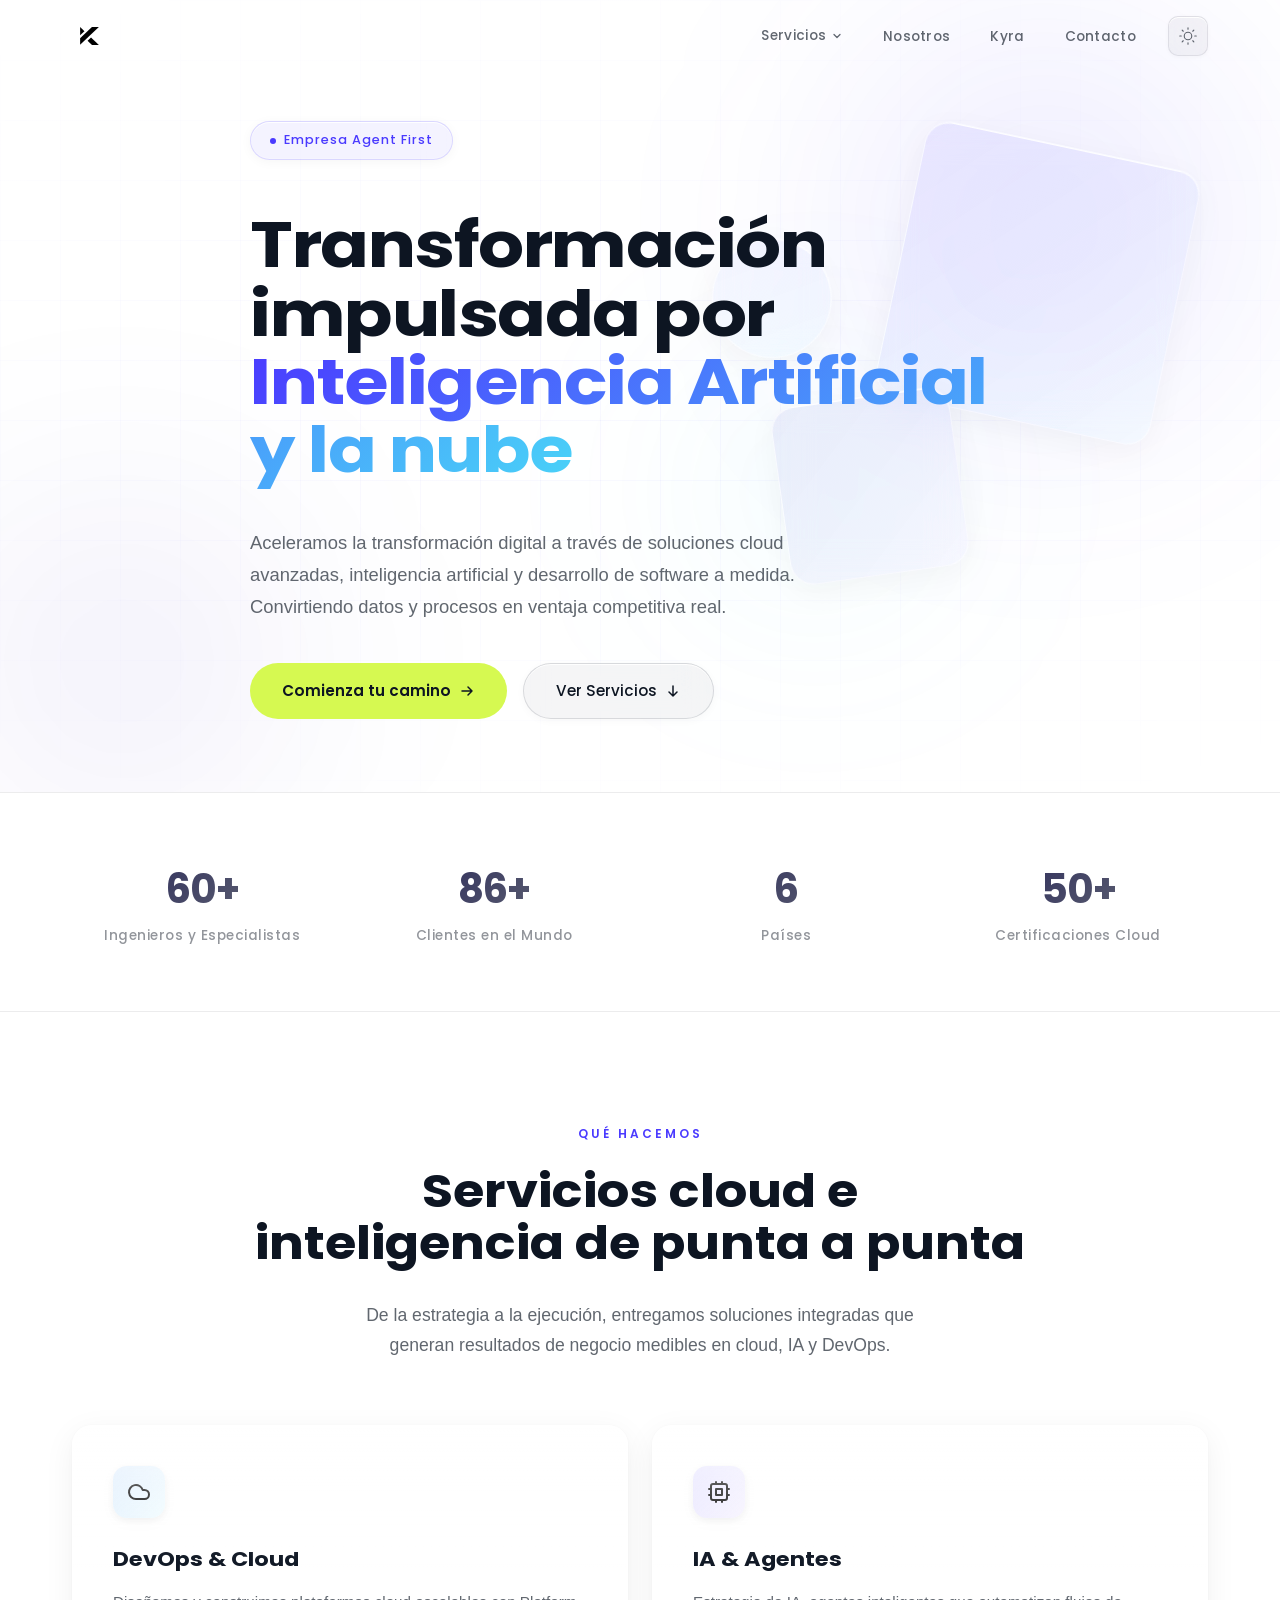
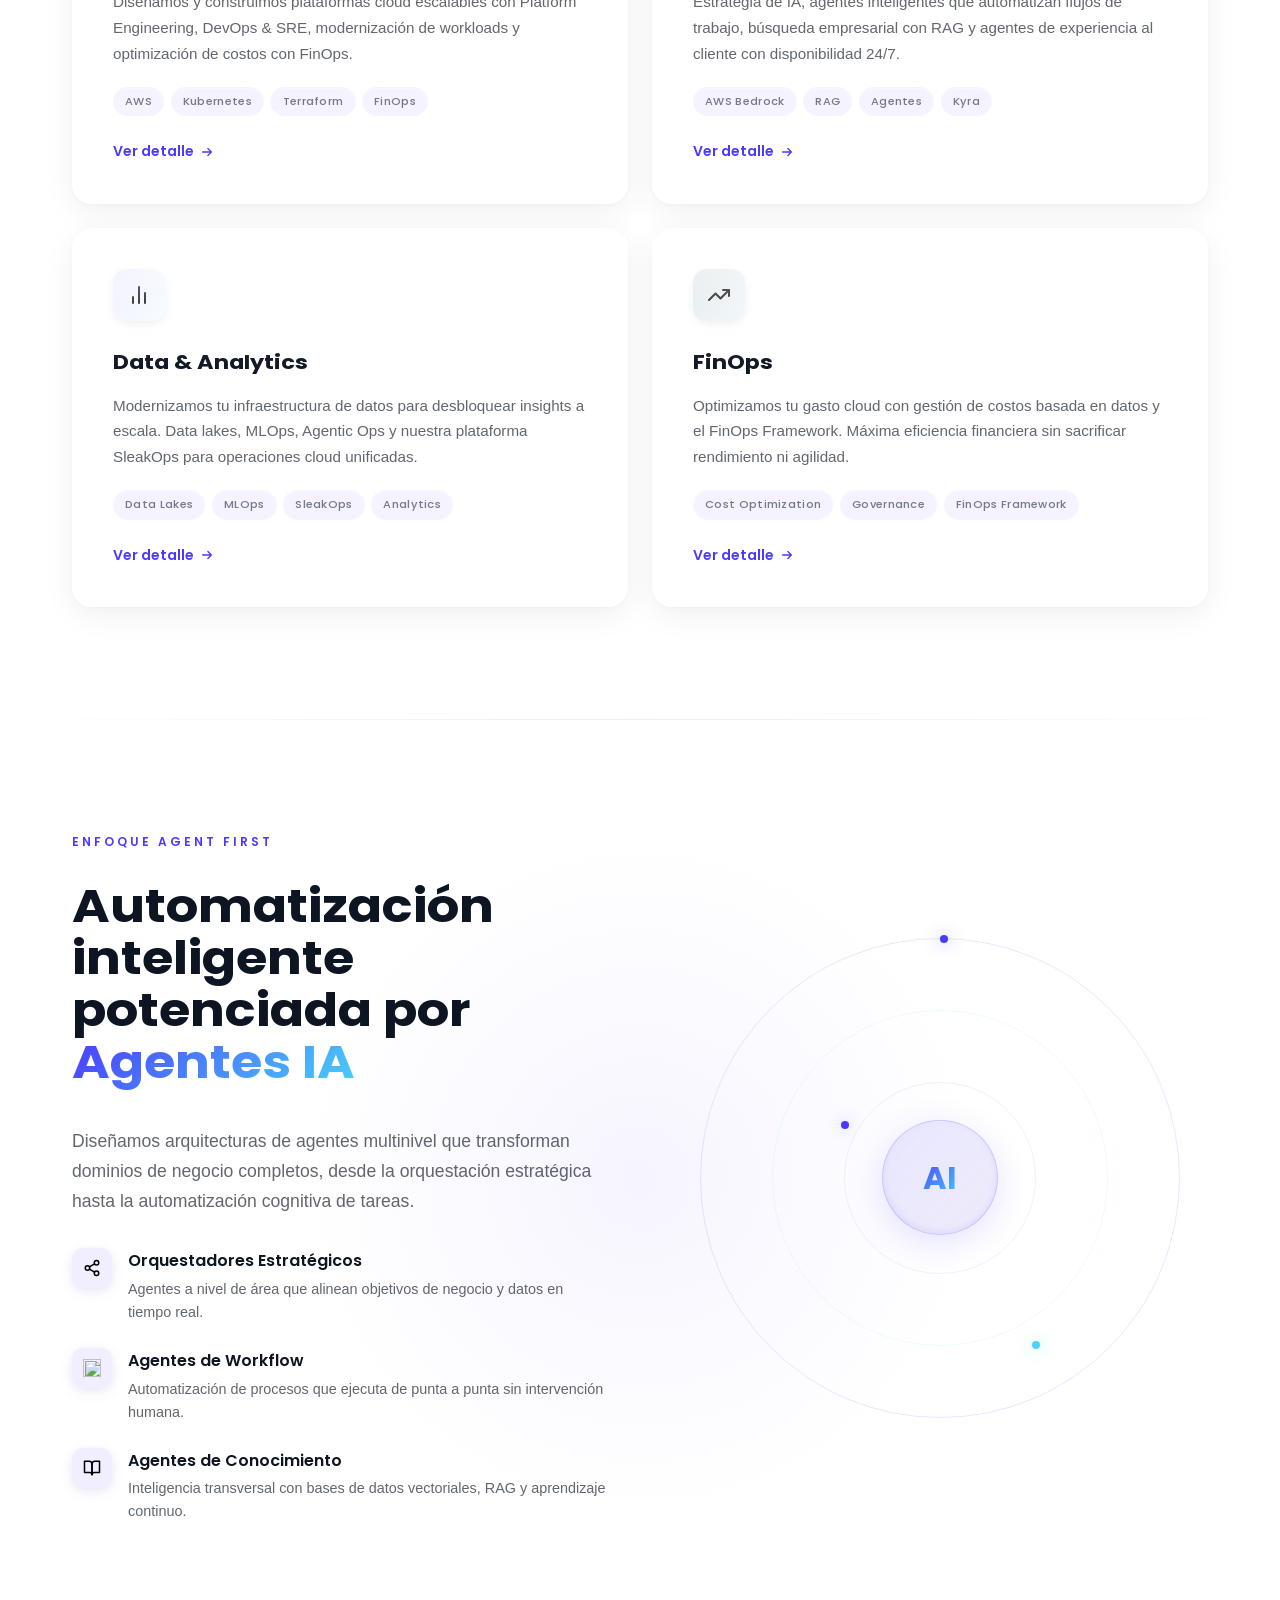
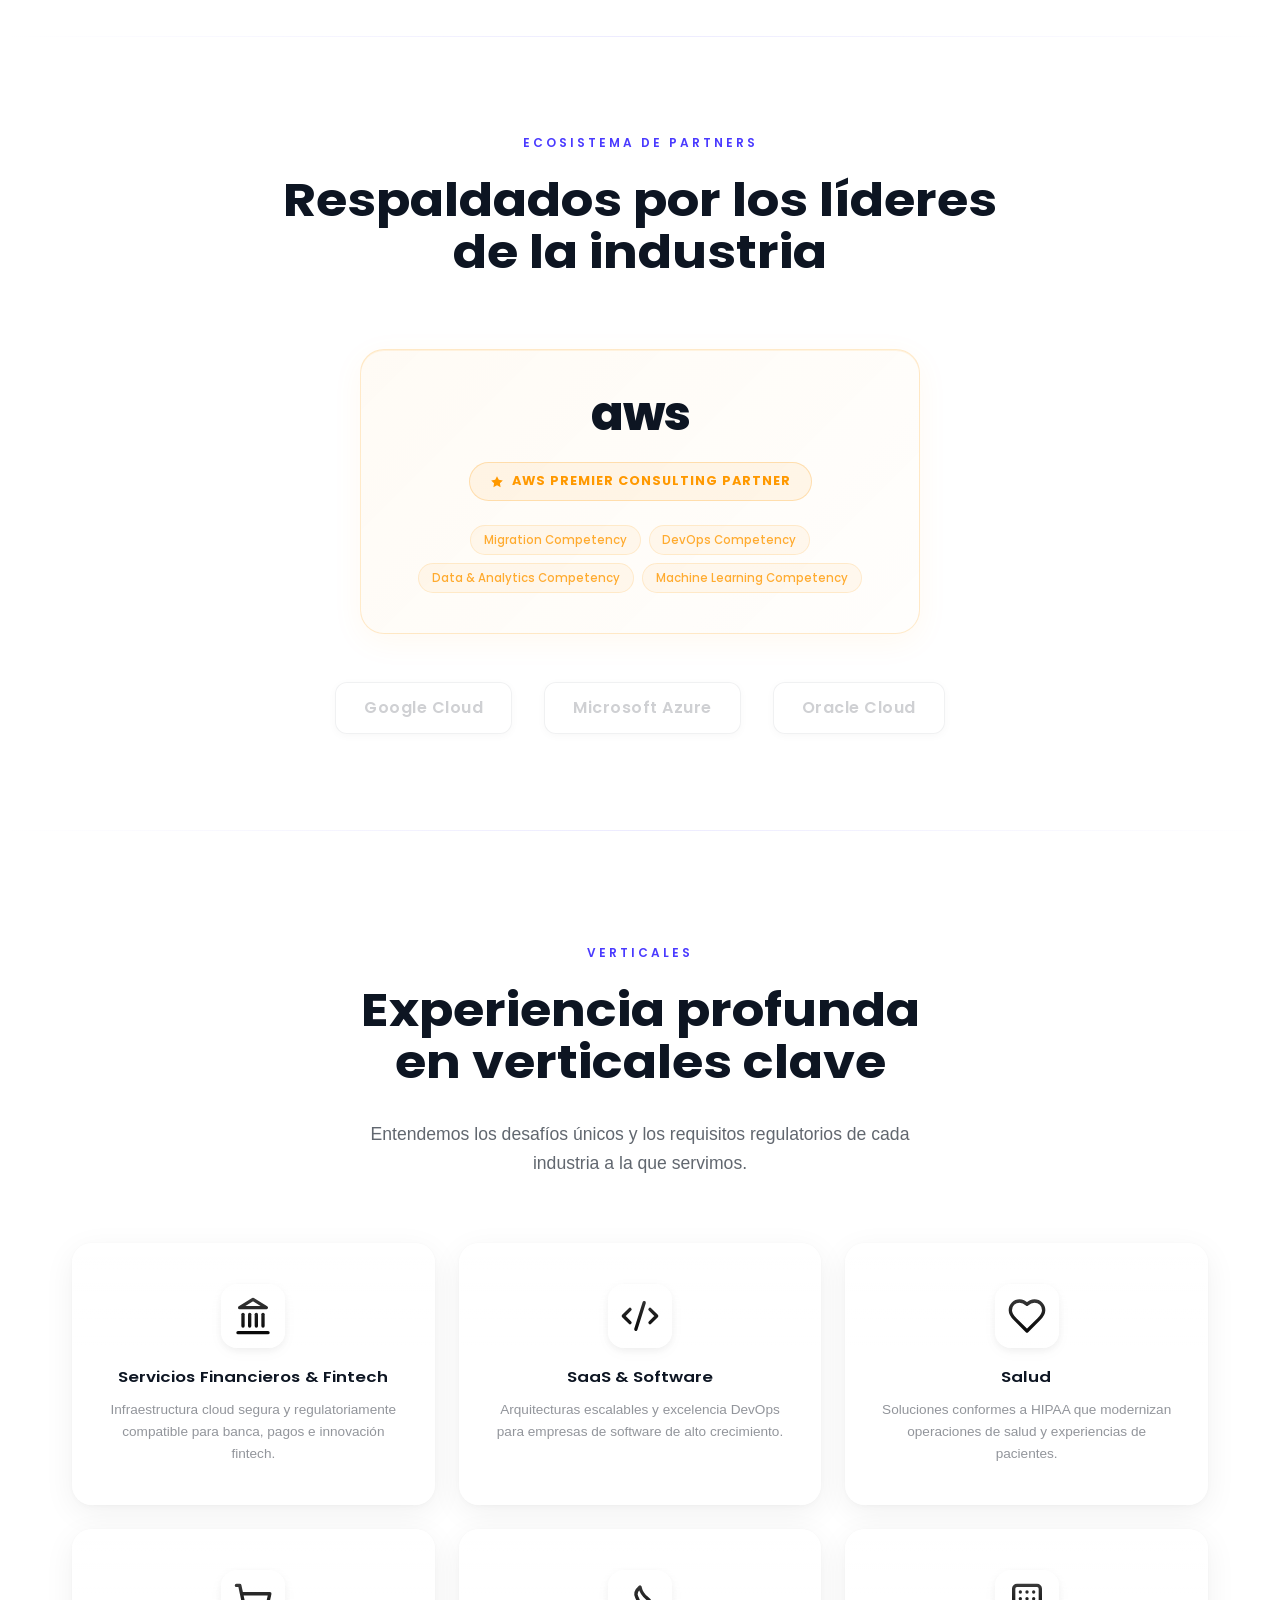
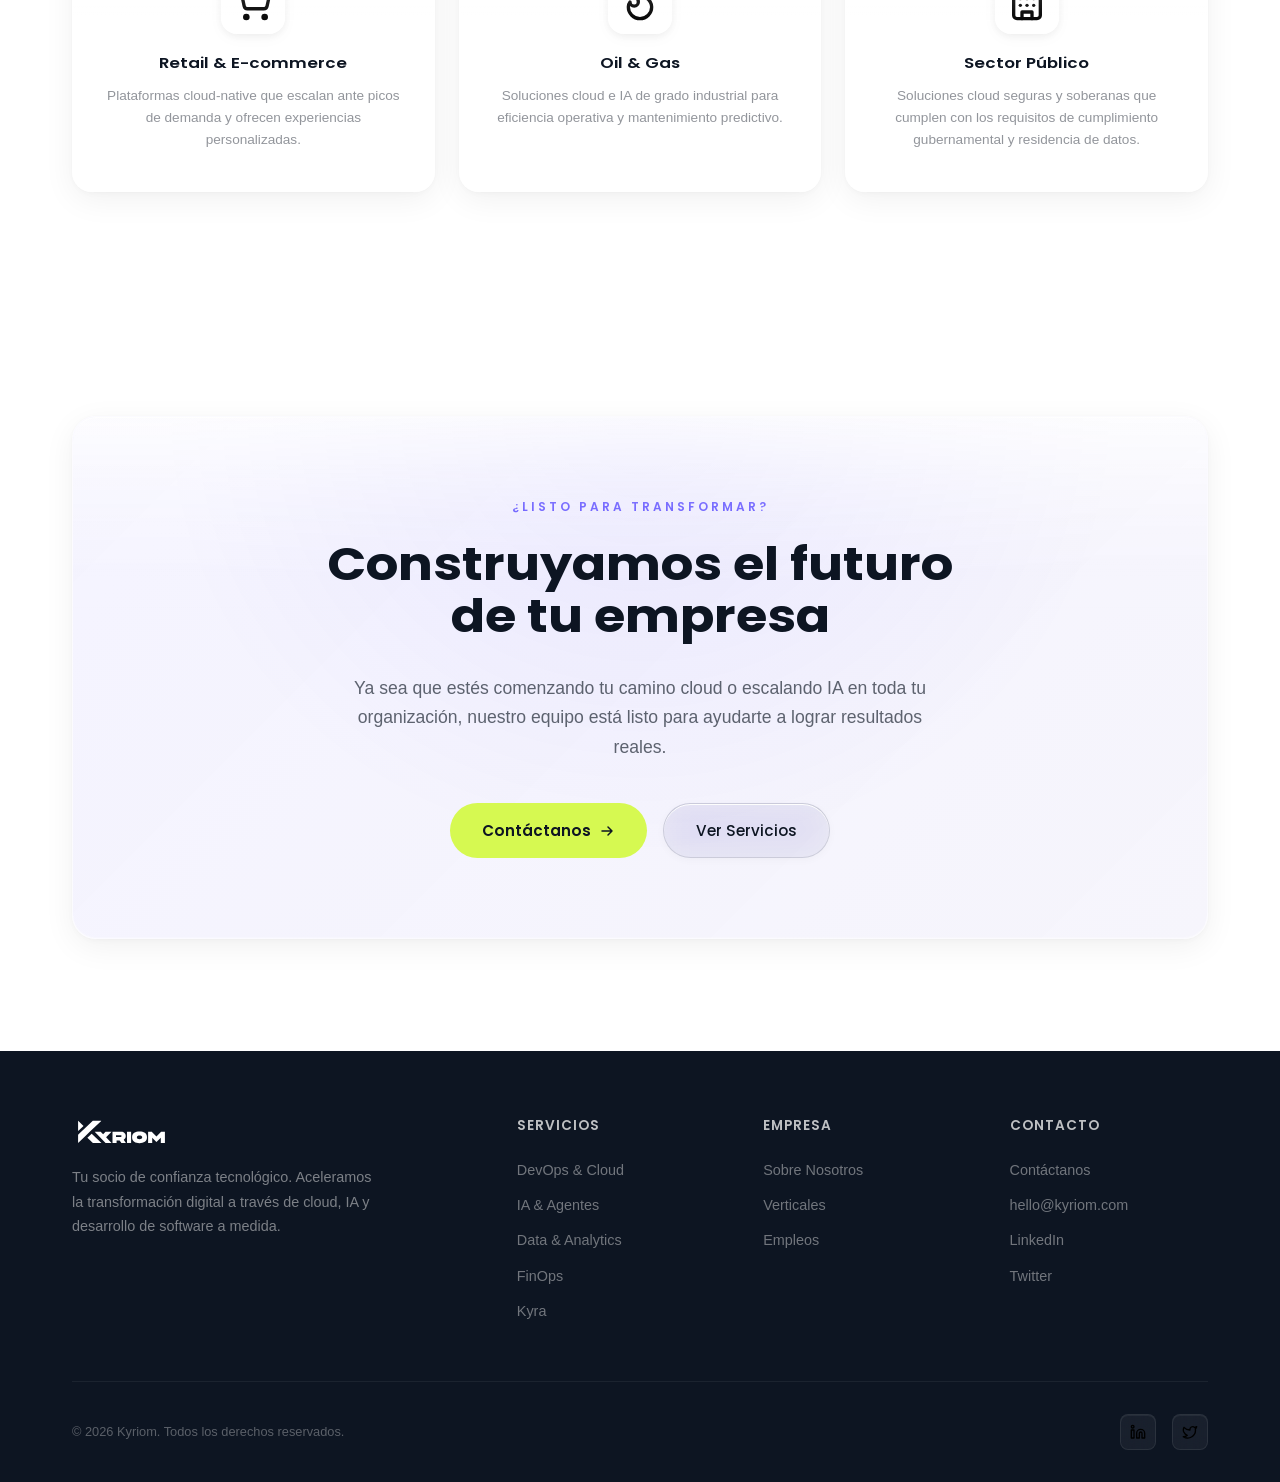
==== commit 75b1730a: "revert: remove Spline 3D from hero, restore original glass shapes Co-Authored-By: Claude Opus 4.6 <n" ====
--- a/index.html
+++ b/index.html
@@ -11,7 +11,6 @@
     <link href="https://fonts.googleapis.com/css2?family=Poppins:wght@300;400;500;600;700&display=swap" rel="stylesheet">
     <link href="https://api.fontshare.com/v2/css?f[]=satoshi@400,500,700&display=swap" rel="stylesheet">
     <link rel="stylesheet" href="styles.css">
-    <script type="module" src="https://unpkg.com/@splinetool/viewer@1.9.82/build/spline-viewer.js"></script>
 </head>
 <body>
 
@@ -59,8 +58,10 @@
         <div class="hero-orb hero-orb-3"></div>
         <div class="hero-grid"></div>
     </div>
-    <div class="hero-spline">
-        <spline-viewer url="https://prod.spline.design/l8jLynystcv8G1rk/scene.splinecode" loading-anim-type="none"></spline-viewer>
+    <div class="hero-glass-shapes">
+        <div class="glass-shape glass-shape-1"></div>
+        <div class="glass-shape glass-shape-2"></div>
+        <div class="glass-shape glass-shape-3"></div>
     </div>
     <div class="container">
         <div class="hero-content">
--- a/styles.css
+++ b/styles.css
@@ -518,7 +518,7 @@
     position: relative;
     z-index: 1;
 }
-.hero-content { max-width: 580px; position: relative; z-index: 2; }
+.hero-content { max-width: 780px; }
 .hero-visual {
     display: flex;
     flex-direction: column;
@@ -649,32 +649,51 @@
     box-shadow: var(--glass-shadow), var(--glass-inner-glow);
 }
 
-/* Hero Spline 3D */
-.hero-spline {
-    position: absolute;
-    top: 0;
-    right: -5%;
-    width: 65%;
-    height: 100%;
-    z-index: 0;
-    pointer-events: auto;
-}
-.hero-spline spline-viewer {
-    width: 100%;
-    height: 100%;
-    display: block;
-}
-/* Light mode: fade left edge so text stays readable */
-.hero-spline::before {
-    content: '';
+/* Hero glass shapes */
+.hero-glass-shapes {
     position: absolute;
     inset: 0;
-    z-index: 1;
-    background: linear-gradient(90deg, var(--bg) 5%, rgba(255,255,255,0.6) 30%, transparent 55%);
+    z-index: 0;
     pointer-events: none;
-}
-.dark .hero-spline::before {
-    background: linear-gradient(90deg, var(--bg) 5%, rgba(13,21,34,0.6) 30%, transparent 55%);
+    overflow: hidden;
+}
+.glass-shape {
+    position: absolute;
+    border-radius: 24px;
+    border: 1px solid var(--glass-border);
+    backdrop-filter: blur(20px) saturate(160%);
+    -webkit-backdrop-filter: blur(20px) saturate(160%);
+    box-shadow: inset 0 1px 0 var(--glass-highlight), 0 8px 32px rgba(0,0,0,0.04);
+    animation: glassFloat 15s ease-in-out infinite;
+}
+.glass-shape-1 {
+    width: 280px; height: 280px;
+    background: linear-gradient(135deg, rgba(74, 58, 255, 0.08), rgba(73, 211, 248, 0.04));
+    top: 18%; right: 8%;
+    transform: rotate(12deg);
+}
+.glass-shape-2 {
+    width: 180px; height: 180px;
+    background: linear-gradient(135deg, rgba(25, 2, 176, 0.06), rgba(149, 109, 247, 0.04));
+    top: 50%; right: 25%;
+    animation-delay: -5s;
+    transform: rotate(-8deg);
+}
+.glass-shape-3 {
+    width: 120px; height: 120px;
+    background: linear-gradient(135deg, rgba(74, 58, 255, 0.05), rgba(73, 211, 248, 0.03));
+    top: 30%; right: 35%;
+    animation-delay: -10s;
+    transform: rotate(25deg);
+    border-radius: 50%;
+}
+.dark .glass-shape-1 { background: linear-gradient(135deg, rgba(74, 58, 255, 0.12), rgba(73, 211, 248, 0.06)); }
+.dark .glass-shape-2 { background: linear-gradient(135deg, rgba(25, 2, 176, 0.1), rgba(149, 109, 247, 0.08)); }
+.dark .glass-shape-3 { background: linear-gradient(135deg, rgba(214, 249, 81, 0.08), rgba(73, 211, 248, 0.06)); }
+@keyframes glassFloat {
+    0%, 100% { transform: translateY(0) rotate(12deg); }
+    33% { transform: translateY(-15px) rotate(15deg); }
+    66% { transform: translateY(10px) rotate(9deg); }
 }
 
 /* ========== STATS BAR ========== */
@@ -1525,7 +1544,6 @@
     .ai-visual { order: -1; }
     .ai-visual-container { max-width: 350px; }
     .servicios-grid { grid-template-columns: 1fr; }
-    .hero-spline { width: 55%; right: -10%; }
 }
 @media (max-width: 768px) {
     .nav-links { display: none; }
@@ -1546,15 +1564,6 @@
     .nav-toggle { display: flex; }
     .hero .container { grid-template-columns: 1fr; gap: 2.5rem; }
     .hero-visual { display: none; }
-    .hero-spline {
-        width: 100%;
-        right: 0;
-        opacity: 0.35;
-    }
-    .hero-spline::before {
-        background: linear-gradient(180deg, var(--bg) 0%, transparent 30%, transparent 70%, var(--bg) 100%) !important;
-    }
-    .hero-content { max-width: 100%; }
     .stats-grid { grid-template-columns: repeat(2, 1fr); }
     .services-grid { grid-template-columns: 1fr; }
     .values-grid { grid-template-columns: 1fr; }
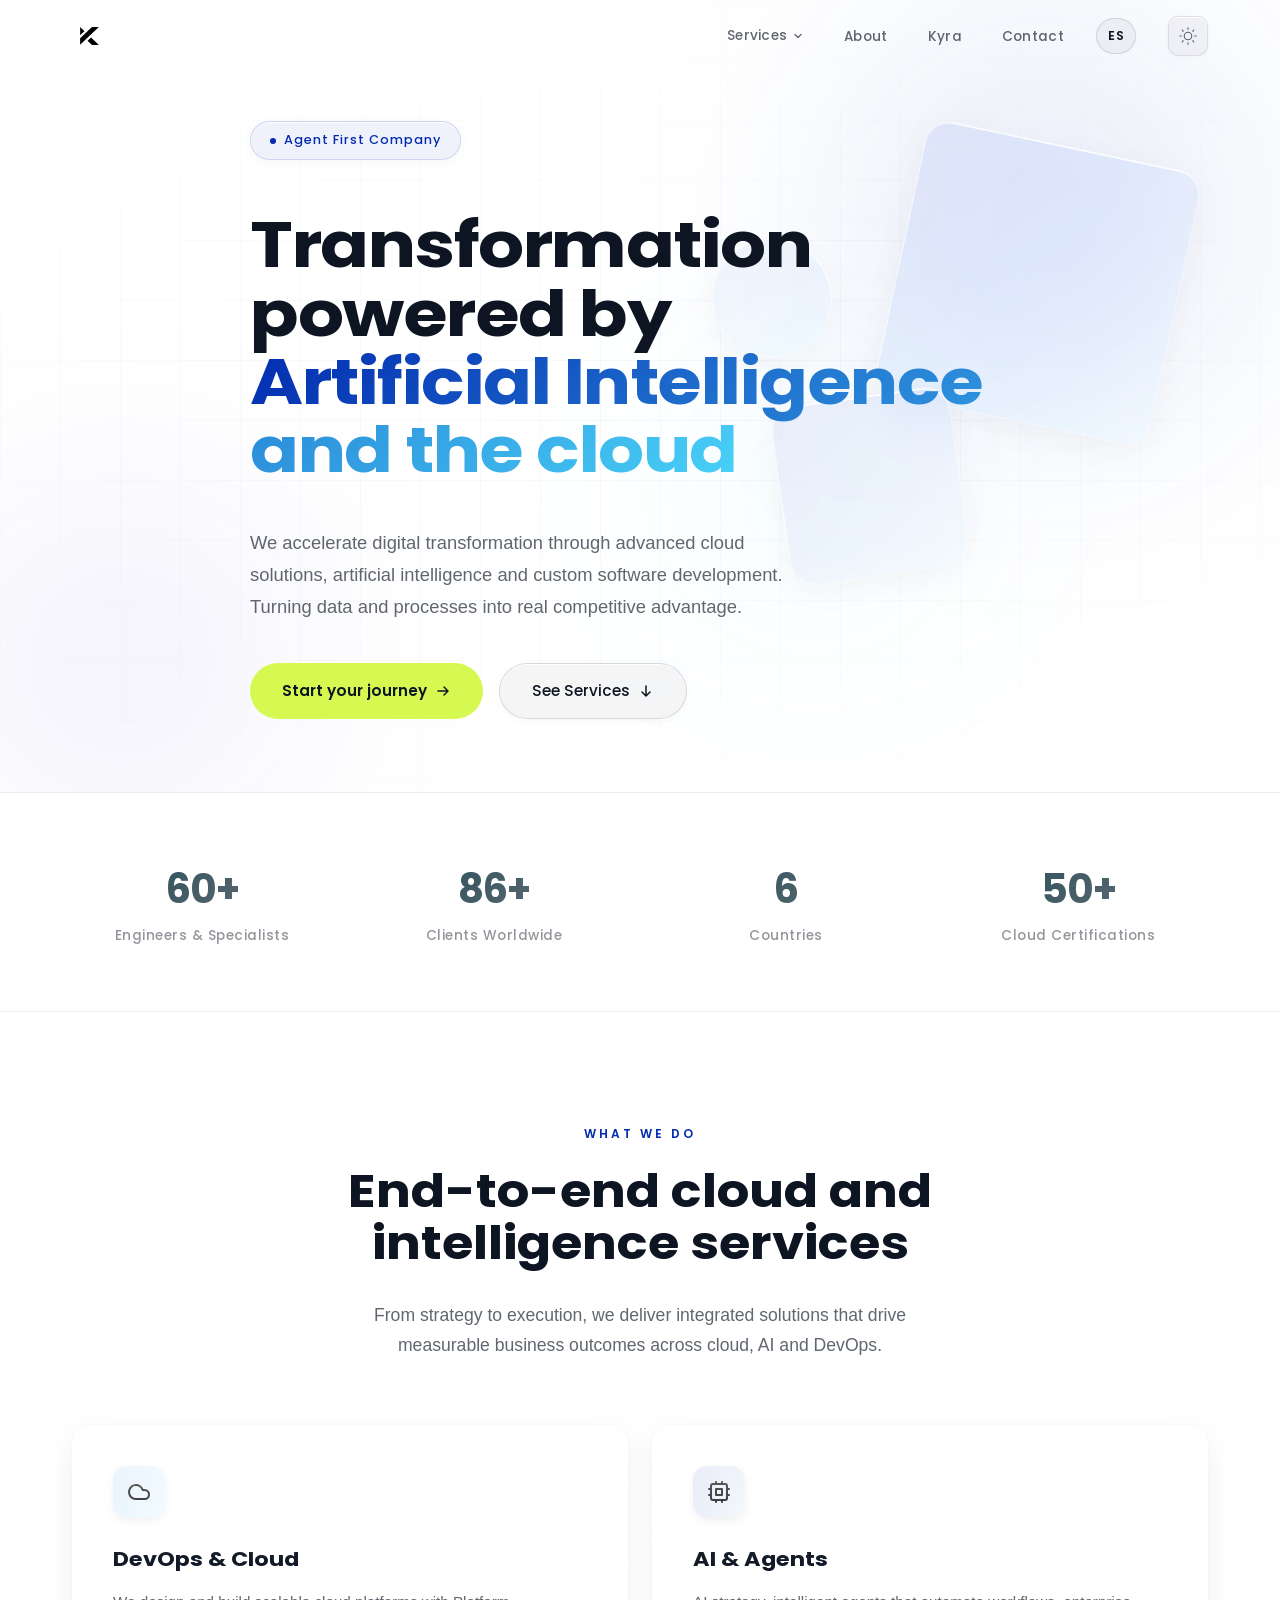
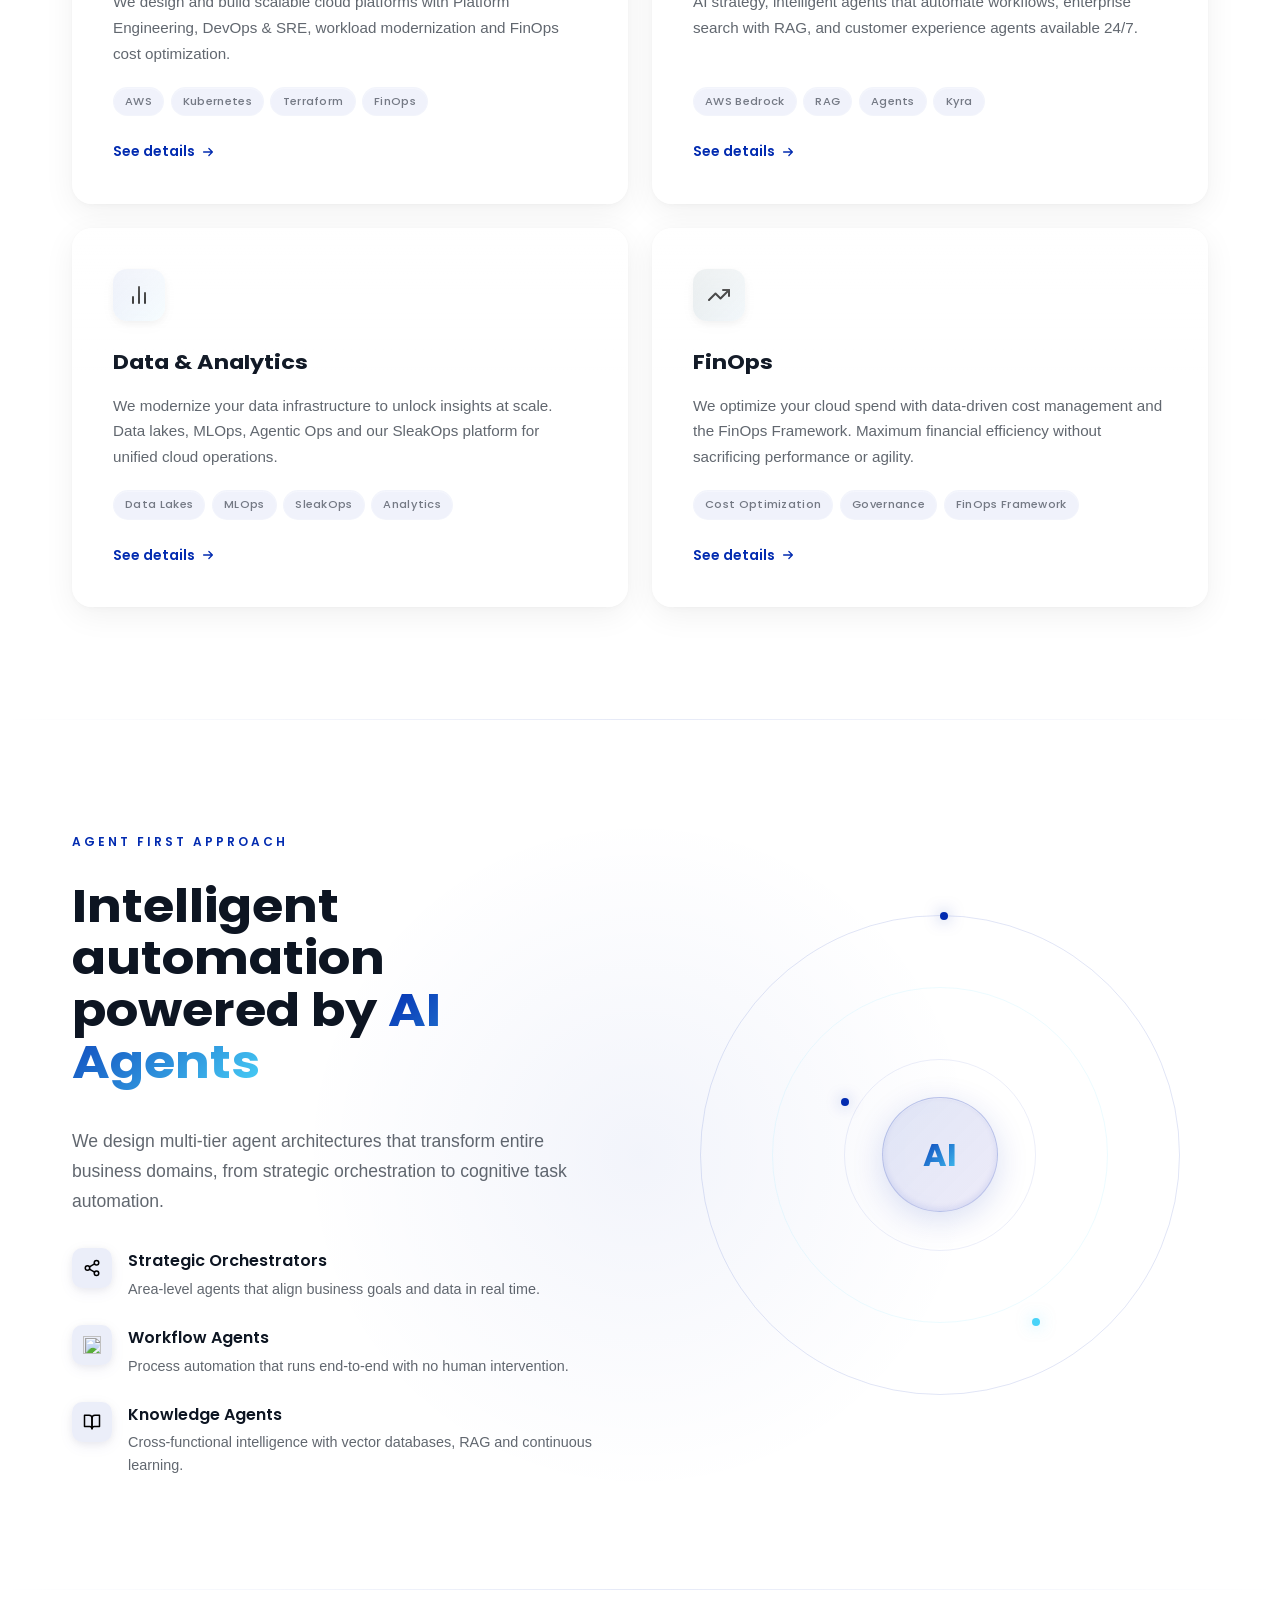
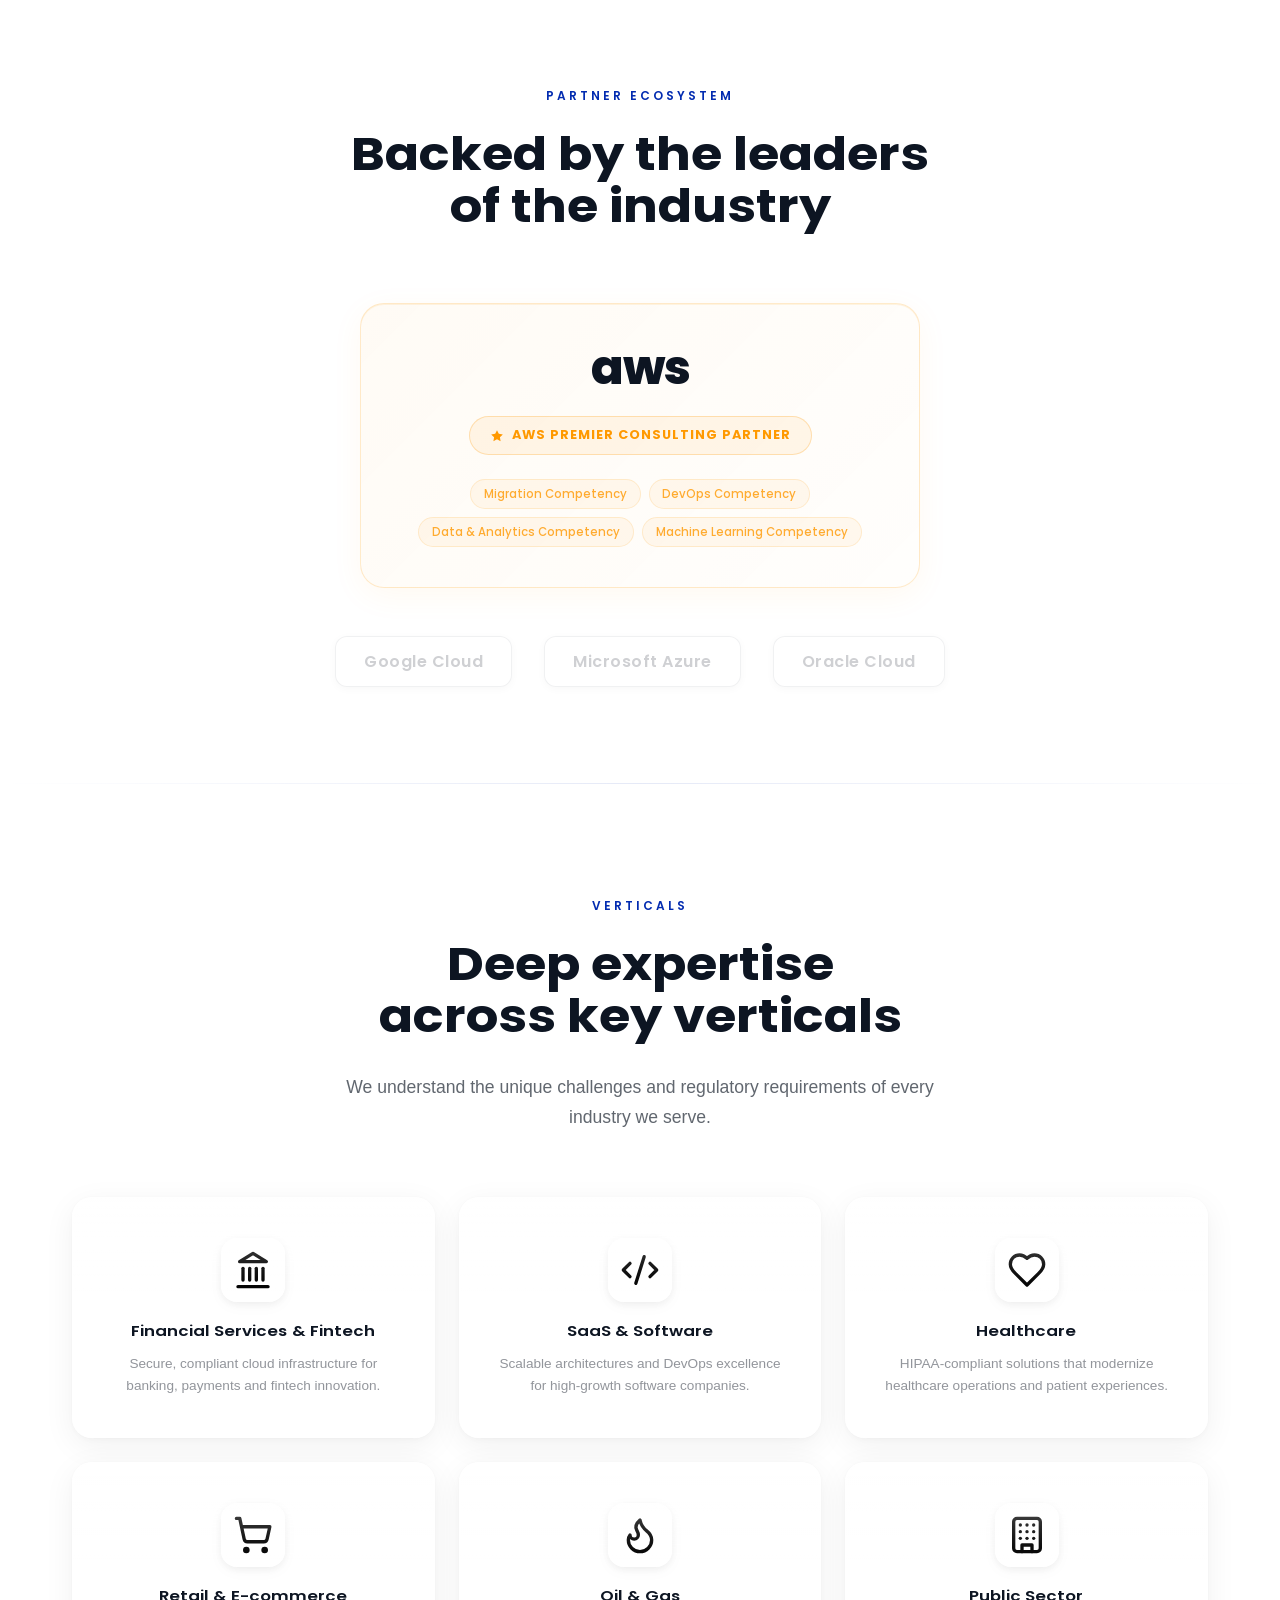
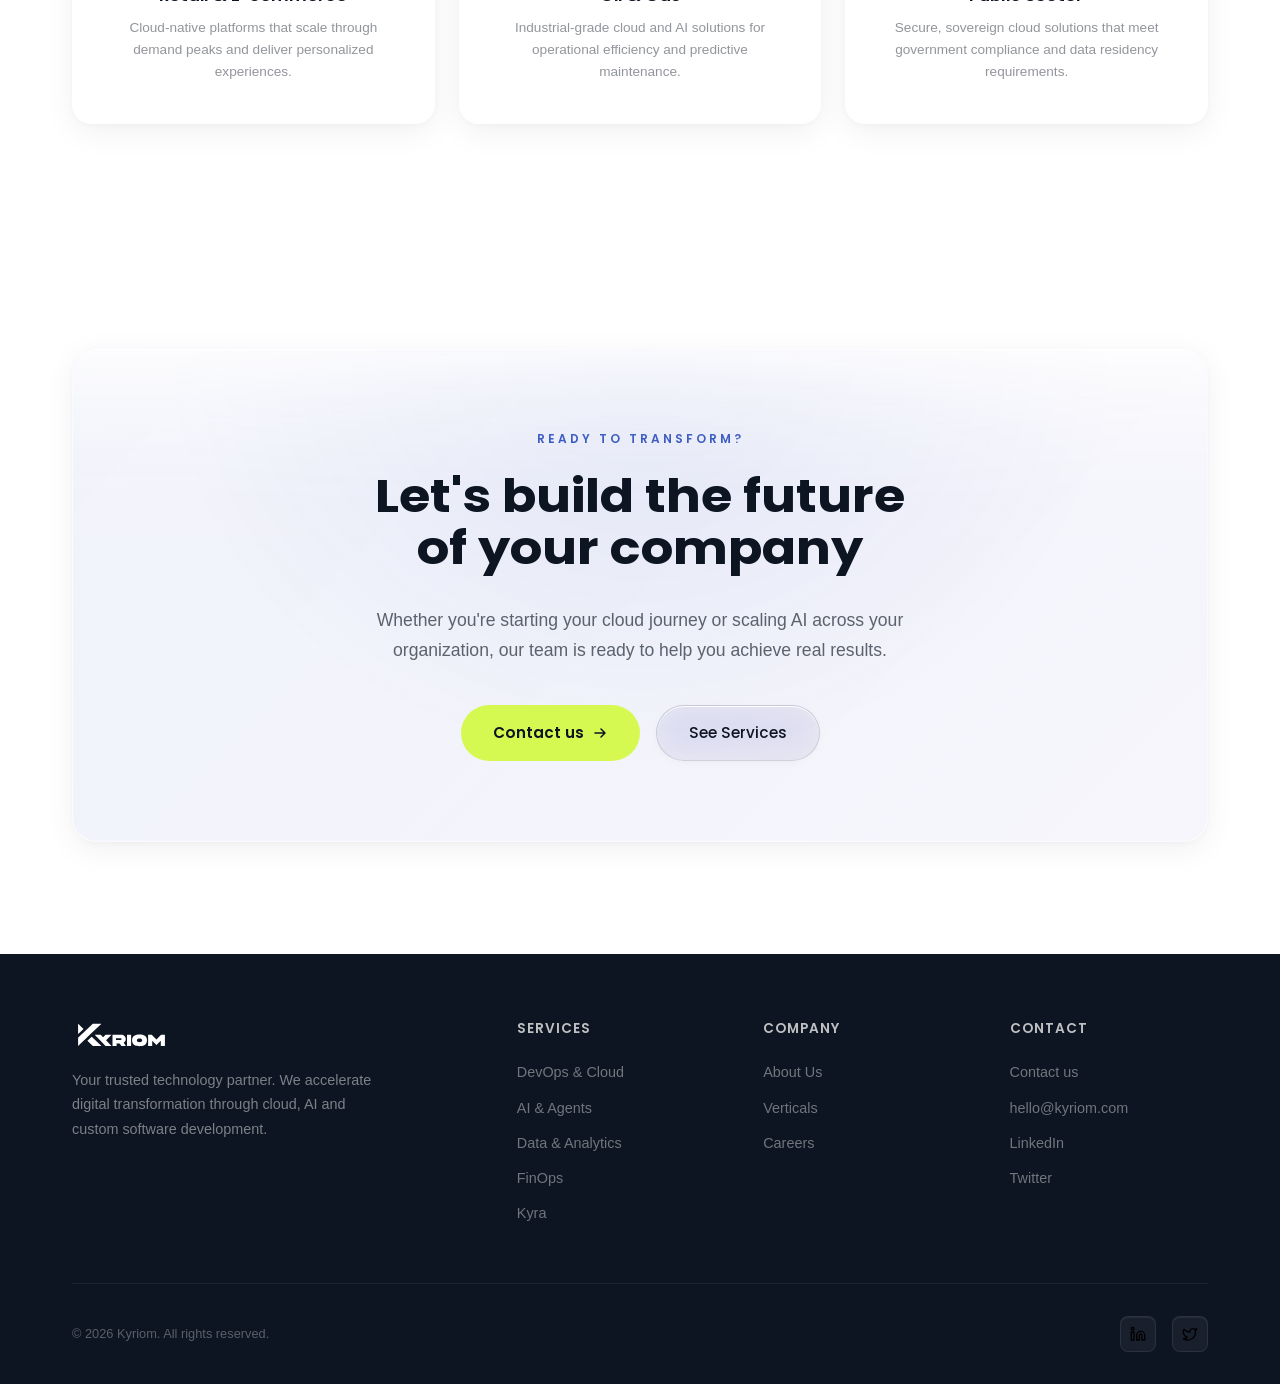
==== commit c94fe260: "feat(i18n): full ES/EN translation with one-tap language toggle Add a lightweight i18n engine (i18n." ====
--- a/index.html
+++ b/index.html
@@ -3,7 +3,7 @@
 <head>
     <meta charset="UTF-8">
     <meta name="viewport" content="width=device-width, initial-scale=1.0">
-    <title>Kyriom — Transformación Digital Cloud & IA</title>
+    <title data-i18n="page.title.index">Kyriom — Transformación Digital Cloud & IA</title>
     <link rel="icon" type="image/png" href="Logo/Kyriom_Isologo-dark.png">
     <meta name="description" content="Kyriom acelera la transformación digital a través de soluciones cloud avanzadas, inteligencia artificial y desarrollo de software a medida.">
     <link rel="preconnect" href="https://fonts.googleapis.com">
@@ -11,6 +11,7 @@
     <link href="https://fonts.googleapis.com/css2?family=Poppins:wght@300;400;500;600;700&display=swap" rel="stylesheet">
     <link href="https://api.fontshare.com/v2/css?f[]=satoshi@400,500,700&display=swap" rel="stylesheet">
     <link rel="stylesheet" href="styles.css">
+    <script src="i18n.js" defer></script>
 </head>
 <body>
 
@@ -25,25 +26,26 @@
             <ul class="nav-links" id="navLinks">
                 <li class="nav-dropdown" id="navDropdown">
                     <a href="#servicios" class="nav-dropdown-trigger">
-                        Servicios
+                        <span data-i18n="nav.services">Servicios</span>
                         <svg width="12" height="12" viewBox="0 0 24 24" fill="none" stroke="currentColor" stroke-width="2.5" stroke-linecap="round" stroke-linejoin="round"><path d="M6 9l6 6 6-6"/></svg>
                     </a>
                     <div class="nav-dropdown-menu">
-                        <a href="servicios/devops-cloud.html"><span class="dropdown-icon"><img src="icons/cloud.svg" width="16" height="16" class="icon icon-adaptive" alt=""></span>DevOps &amp; Cloud</a>
-                        <a href="servicios/ia-agentes.html"><span class="dropdown-icon"><img src="icons/cpu.svg" width="16" height="16" class="icon icon-adaptive" alt=""></span>IA &amp; Agentes</a>
-                        <a href="servicios/data-analytics.html"><span class="dropdown-icon"><img src="icons/bar-chart-2.svg" width="16" height="16" class="icon icon-adaptive" alt=""></span>Data &amp; Analytics</a>
-                        <a href="servicios/finops.html"><span class="dropdown-icon"><img src="icons/trending-up.svg" width="16" height="16" class="icon icon-adaptive" alt=""></span>FinOps</a>
+                        <a href="servicios/devops-cloud.html"><span class="dropdown-icon"><img src="icons/cloud.svg" width="16" height="16" class="icon icon-adaptive" alt=""></span><span data-i18n="nav.services.devops">DevOps &amp; Cloud</span></a>
+                        <a href="servicios/ia-agentes.html"><span class="dropdown-icon"><img src="icons/cpu.svg" width="16" height="16" class="icon icon-adaptive" alt=""></span><span data-i18n="nav.services.ia">IA &amp; Agentes</span></a>
+                        <a href="servicios/data-analytics.html"><span class="dropdown-icon"><img src="icons/bar-chart-2.svg" width="16" height="16" class="icon icon-adaptive" alt=""></span><span data-i18n="nav.services.data">Data &amp; Analytics</span></a>
+                        <a href="servicios/finops.html"><span class="dropdown-icon"><img src="icons/trending-up.svg" width="16" height="16" class="icon icon-adaptive" alt=""></span><span data-i18n="nav.services.finops">FinOps</span></a>
                     </div>
                 </li>
-                <li><a href="nosotros.html">Nosotros</a></li>
-                <li><a href="kyra.html">Kyra</a></li>
-                <li><a href="contacto.html">Contacto</a></li>
+                <li><a href="nosotros.html" data-i18n="nav.about">Nosotros</a></li>
+                <li><a href="kyra.html" data-i18n="nav.kyra">Kyra</a></li>
+                <li><a href="contacto.html" data-i18n="nav.contact">Contacto</a></li>
             </ul>
-            <button class="theme-toggle" id="themeToggle" aria-label="Toggle theme">
+            <button class="lang-toggle" id="langToggle" data-i18n-aria="nav.lang.toggle" aria-label="Cambiar idioma"><span data-lang-current>EN</span></button>
+            <button class="theme-toggle" id="themeToggle" data-i18n-aria="nav.theme.toggle" aria-label="Cambiar tema">
                 <svg class="icon-sun" width="18" height="18" viewBox="0 0 24 24" fill="none" stroke="currentColor" stroke-width="1.5" stroke-linecap="round"><circle cx="12" cy="12" r="5"/><path d="M12 1v2M12 21v2M4.22 4.22l1.42 1.42M18.36 18.36l1.42 1.42M1 12h2M21 12h2M4.22 19.78l1.42-1.42M18.36 5.64l1.42-1.42"/></svg>
                 <svg class="icon-moon" width="18" height="18" viewBox="0 0 24 24" fill="none" stroke="currentColor" stroke-width="1.5" stroke-linecap="round"><path d="M21 12.79A9 9 0 1111.21 3 7 7 0 0021 12.79z"/></svg>
             </button>
-            <button class="nav-toggle" id="navToggle" aria-label="Toggle menu">
+            <button class="nav-toggle" id="navToggle" data-i18n-aria="nav.menu.toggle" aria-label="Abrir menú">
                 <span></span><span></span><span></span>
             </button>
         </div>
@@ -67,17 +69,17 @@
         <div class="hero-content">
             <div class="hero-badge reveal">
                 <span class="hero-badge-dot"></span>
-                Empresa Agent First
-            </div>
-            <h1 class="reveal reveal-delay-1">Transformación impulsada por<br><span class="gradient-text">Inteligencia Artificial y la nube</span></h1>
-            <p class="hero-description reveal reveal-delay-2">Aceleramos la transformación digital a través de soluciones cloud avanzadas, inteligencia artificial y desarrollo de software a medida. Convirtiendo datos y procesos en ventaja competitiva real.</p>
+                <span data-i18n="index.hero.badge">Empresa Agent First</span>
+            </div>
+            <h1 class="reveal reveal-delay-1" data-i18n-html="index.hero.title">Transformación impulsada por<br><span class="gradient-text">Inteligencia Artificial y la nube</span></h1>
+            <p class="hero-description reveal reveal-delay-2" data-i18n="index.hero.description">Aceleramos la transformación digital a través de soluciones cloud avanzadas, inteligencia artificial y desarrollo de software a medida. Convirtiendo datos y procesos en ventaja competitiva real.</p>
             <div class="hero-actions reveal reveal-delay-3">
                 <a href="contacto.html" class="btn-primary btn-chartreuse">
-                    Comienza tu camino
+                    <span data-i18n="index.hero.cta.primary">Comienza tu camino</span>
                     <svg width="16" height="16" viewBox="0 0 16 16" fill="none"><path d="M3 8h10m0 0L9 4m4 4L9 12" stroke="currentColor" stroke-width="1.5" stroke-linecap="round" stroke-linejoin="round"/></svg>
                 </a>
                 <a href="#servicios" class="btn-secondary">
-                    Ver Servicios
+                    <span data-i18n="index.hero.cta.secondary">Ver Servicios</span>
                     <svg width="16" height="16" viewBox="0 0 16 16" fill="none"><path d="M8 3v10m0 0l4-4m-4 4L4 9" stroke="currentColor" stroke-width="1.5" stroke-linecap="round" stroke-linejoin="round"/></svg>
                 </a>
             </div>
@@ -91,19 +93,19 @@
         <div class="stats-grid">
             <div class="stat-item reveal">
                 <div class="stat-number" data-target="60">0+</div>
-                <div class="stat-label">Ingenieros y Especialistas</div>
+                <div class="stat-label" data-i18n="index.stats.engineers">Ingenieros y Especialistas</div>
             </div>
             <div class="stat-item reveal reveal-delay-1">
                 <div class="stat-number" data-target="86">0+</div>
-                <div class="stat-label">Clientes en el Mundo</div>
+                <div class="stat-label" data-i18n="index.stats.clients">Clientes en el Mundo</div>
             </div>
             <div class="stat-item reveal reveal-delay-2">
                 <div class="stat-number" data-target="6">0</div>
-                <div class="stat-label">Países</div>
+                <div class="stat-label" data-i18n="index.stats.countries">Países</div>
             </div>
             <div class="stat-item reveal reveal-delay-3">
                 <div class="stat-number" data-target="50">0+</div>
-                <div class="stat-label">Certificaciones Cloud</div>
+                <div class="stat-label" data-i18n="index.stats.certs">Certificaciones Cloud</div>
             </div>
         </div>
     </div>
@@ -113,17 +115,17 @@
 <section class="services" id="servicios">
     <div class="container">
         <div class="services-header reveal">
-            <div class="section-label">Qué Hacemos</div>
-            <h2 class="section-title">Servicios cloud e<br>inteligencia de punta a punta</h2>
-            <p class="section-subtitle">De la estrategia a la ejecución, entregamos soluciones integradas que generan resultados de negocio medibles en cloud, IA y DevOps.</p>
+            <div class="section-label" data-i18n="index.services.label">Qué Hacemos</div>
+            <h2 class="section-title" data-i18n-html="index.services.title">Servicios cloud e<br>inteligencia de punta a punta</h2>
+            <p class="section-subtitle" data-i18n="index.services.subtitle">De la estrategia a la ejecución, entregamos soluciones integradas que generan resultados de negocio medibles en cloud, IA y DevOps.</p>
         </div>
         <div class="servicios-grid">
             <a href="servicios/devops-cloud.html" class="servicio-card glass reveal">
                 <div class="service-icon service-icon-cloud">
                     <img src="icons/cloud.svg" width="24" height="24" class="icon icon-adaptive" alt="">
                 </div>
-                <h3>DevOps & Cloud</h3>
-                <p>Diseñamos y construimos plataformas cloud escalables con Platform Engineering, DevOps & SRE, modernización de workloads y optimización de costos con FinOps.</p>
+                <h3 data-i18n="index.services.devops.title">DevOps & Cloud</h3>
+                <p data-i18n="index.services.devops.desc">Diseñamos y construimos plataformas cloud escalables con Platform Engineering, DevOps & SRE, modernización de workloads y optimización de costos con FinOps.</p>
                 <div class="service-tags">
                     <span class="service-tag">AWS</span>
                     <span class="service-tag">Kubernetes</span>
@@ -132,7 +134,7 @@
                 </div>
                 <div class="servicio-card-footer">
                     <span class="servicio-link">
-                        Ver detalle
+                        <span data-i18n="index.services.link">Ver detalle</span>
                         <svg width="14" height="14" viewBox="0 0 16 16" fill="none"><path d="M3 8h10m0 0L9 4m4 4L9 12" stroke="currentColor" stroke-width="1.5" stroke-linecap="round" stroke-linejoin="round"/></svg>
                     </span>
                 </div>
@@ -141,17 +143,17 @@
                 <div class="service-icon service-icon-ai">
                     <img src="icons/cpu.svg" width="24" height="24" class="icon icon-adaptive" alt="">
                 </div>
-                <h3>IA & Agentes</h3>
-                <p>Estrategia de IA, agentes inteligentes que automatizan flujos de trabajo, búsqueda empresarial con RAG y agentes de experiencia al cliente con disponibilidad 24/7.</p>
+                <h3 data-i18n="index.services.ia.title">IA & Agentes</h3>
+                <p data-i18n="index.services.ia.desc">Estrategia de IA, agentes inteligentes que automatizan flujos de trabajo, búsqueda empresarial con RAG y agentes de experiencia al cliente con disponibilidad 24/7.</p>
                 <div class="service-tags">
                     <span class="service-tag">AWS Bedrock</span>
                     <span class="service-tag">RAG</span>
-                    <span class="service-tag">Agentes</span>
+                    <span class="service-tag" data-i18n="tag.agents">Agentes</span>
                     <span class="service-tag">Kyra</span>
                 </div>
                 <div class="servicio-card-footer">
                     <span class="servicio-link">
-                        Ver detalle
+                        <span data-i18n="index.services.link">Ver detalle</span>
                         <svg width="14" height="14" viewBox="0 0 16 16" fill="none"><path d="M3 8h10m0 0L9 4m4 4L9 12" stroke="currentColor" stroke-width="1.5" stroke-linecap="round" stroke-linejoin="round"/></svg>
                     </span>
                 </div>
@@ -160,8 +162,8 @@
                 <div class="service-icon service-icon-data">
                     <img src="icons/bar-chart-2.svg" width="24" height="24" class="icon icon-adaptive" alt="">
                 </div>
-                <h3>Data & Analytics</h3>
-                <p>Modernizamos tu infraestructura de datos para desbloquear insights a escala. Data lakes, MLOps, Agentic Ops y nuestra plataforma SleakOps para operaciones cloud unificadas.</p>
+                <h3 data-i18n="index.services.data.title">Data & Analytics</h3>
+                <p data-i18n="index.services.data.desc">Modernizamos tu infraestructura de datos para desbloquear insights a escala. Data lakes, MLOps, Agentic Ops y nuestra plataforma SleakOps para operaciones cloud unificadas.</p>
                 <div class="service-tags">
                     <span class="service-tag">Data Lakes</span>
                     <span class="service-tag">MLOps</span>
@@ -170,7 +172,7 @@
                 </div>
                 <div class="servicio-card-footer">
                     <span class="servicio-link">
-                        Ver detalle
+                        <span data-i18n="index.services.link">Ver detalle</span>
                         <svg width="14" height="14" viewBox="0 0 16 16" fill="none"><path d="M3 8h10m0 0L9 4m4 4L9 12" stroke="currentColor" stroke-width="1.5" stroke-linecap="round" stroke-linejoin="round"/></svg>
                     </span>
                 </div>
@@ -179,8 +181,8 @@
                 <div class="service-icon service-icon-devops">
                     <img src="icons/trending-up.svg" width="24" height="24" class="icon icon-adaptive" alt="">
                 </div>
-                <h3>FinOps</h3>
-                <p>Optimizamos tu gasto cloud con gestión de costos basada en datos y el FinOps Framework. Máxima eficiencia financiera sin sacrificar rendimiento ni agilidad.</p>
+                <h3 data-i18n="index.services.finops.title">FinOps</h3>
+                <p data-i18n="index.services.finops.desc">Optimizamos tu gasto cloud con gestión de costos basada en datos y el FinOps Framework. Máxima eficiencia financiera sin sacrificar rendimiento ni agilidad.</p>
                 <div class="service-tags">
                     <span class="service-tag">Cost Optimization</span>
                     <span class="service-tag">Governance</span>
@@ -188,7 +190,7 @@
                 </div>
                 <div class="servicio-card-footer">
                     <span class="servicio-link">
-                        Ver detalle
+                        <span data-i18n="index.services.link">Ver detalle</span>
                         <svg width="14" height="14" viewBox="0 0 16 16" fill="none"><path d="M3 8h10m0 0L9 4m4 4L9 12" stroke="currentColor" stroke-width="1.5" stroke-linecap="round" stroke-linejoin="round"/></svg>
                     </span>
                 </div>
@@ -204,17 +206,17 @@
     <div class="container">
         <div class="ai-grid">
             <div class="ai-content reveal">
-                <div class="section-label">Enfoque Agent First</div>
-                <h2 class="section-title">Automatización inteligente<br>potenciada por <span>Agentes IA</span></h2>
-                <p class="section-subtitle">Diseñamos arquitecturas de agentes multinivel que transforman dominios de negocio completos, desde la orquestación estratégica hasta la automatización cognitiva de tareas.</p>
+                <div class="section-label" data-i18n="index.ai.label">Enfoque Agent First</div>
+                <h2 class="section-title" data-i18n-html="index.ai.title">Automatización inteligente<br>potenciada por <span>Agentes IA</span></h2>
+                <p class="section-subtitle" data-i18n="index.ai.subtitle">Diseñamos arquitecturas de agentes multinivel que transforman dominios de negocio completos, desde la orquestación estratégica hasta la automatización cognitiva de tareas.</p>
                 <div class="ai-features">
                     <div class="ai-feature">
                         <div class="ai-feature-icon">
                             <img src="icons/share-2.svg" width="18" height="18" class="icon icon-adaptive" alt="">
                         </div>
                         <div>
-                            <h4>Orquestadores Estratégicos</h4>
-                            <p>Agentes a nivel de área que alinean objetivos de negocio y datos en tiempo real.</p>
+                            <h4 data-i18n="index.ai.feat1.title">Orquestadores Estratégicos</h4>
+                            <p data-i18n="index.ai.feat1.desc">Agentes a nivel de área que alinean objetivos de negocio y datos en tiempo real.</p>
                         </div>
                     </div>
                     <div class="ai-feature">
@@ -222,8 +224,8 @@
                             <img src="icons/git-branch.svg" width="18" height="18" class="icon icon-adaptive" alt="">
                         </div>
                         <div>
-                            <h4>Agentes de Workflow</h4>
-                            <p>Automatización de procesos que ejecuta de punta a punta sin intervención humana.</p>
+                            <h4 data-i18n="index.ai.feat2.title">Agentes de Workflow</h4>
+                            <p data-i18n="index.ai.feat2.desc">Automatización de procesos que ejecuta de punta a punta sin intervención humana.</p>
                         </div>
                     </div>
                     <div class="ai-feature">
@@ -231,8 +233,8 @@
                             <img src="icons/book-open.svg" width="18" height="18" class="icon icon-adaptive" alt="">
                         </div>
                         <div>
-                            <h4>Agentes de Conocimiento</h4>
-                            <p>Inteligencia transversal con bases de datos vectoriales, RAG y aprendizaje continuo.</p>
+                            <h4 data-i18n="index.ai.feat3.title">Agentes de Conocimiento</h4>
+                            <p data-i18n="index.ai.feat3.desc">Inteligencia transversal con bases de datos vectoriales, RAG y aprendizaje continuo.</p>
                         </div>
                     </div>
                 </div>
@@ -255,21 +257,21 @@
 <section class="partners" id="partners">
     <div class="container">
         <div class="partners-header reveal">
-            <div class="section-label">Ecosistema de Partners</div>
-            <h2 class="section-title">Respaldados por los líderes<br>de la industria</h2>
+            <div class="section-label" data-i18n="index.partners.label">Ecosistema de Partners</div>
+            <h2 class="section-title" data-i18n-html="index.partners.title">Respaldados por los líderes<br>de la industria</h2>
         </div>
         <div class="partners-inner reveal reveal-delay-1">
             <div class="aws-premier-block">
                 <div class="aws-logo-big"><span>aws</span></div>
                 <div class="aws-premier-badge">
                     <svg width="14" height="14" viewBox="0 0 24 24" fill="none"><path d="M12 2l3.09 6.26L22 9.27l-5 4.87 1.18 6.88L12 17.77l-6.18 3.25L7 14.14 2 9.27l6.91-1.01L12 2z" fill="currentColor"/></svg>
-                    AWS Premier Consulting Partner
+                    <span data-i18n="index.partners.premier">AWS Premier Consulting Partner</span>
                 </div>
                 <div class="aws-competencies">
-                    <span class="aws-comp-badge">Migration Competency</span>
-                    <span class="aws-comp-badge">DevOps Competency</span>
-                    <span class="aws-comp-badge">Data &amp; Analytics Competency</span>
-                    <span class="aws-comp-badge">Machine Learning Competency</span>
+                    <span class="aws-comp-badge" data-i18n="index.partners.comp.migration">Migration Competency</span>
+                    <span class="aws-comp-badge" data-i18n="index.partners.comp.devops">DevOps Competency</span>
+                    <span class="aws-comp-badge" data-i18n="index.partners.comp.data">Data &amp; Analytics Competency</span>
+                    <span class="aws-comp-badge" data-i18n="index.partners.comp.ml">Machine Learning Competency</span>
                 </div>
             </div>
             <div class="partners-secondary">
@@ -287,52 +289,52 @@
 <section class="industries" id="verticales">
     <div class="container">
         <div class="industries-header reveal">
-            <div class="section-label">Verticales</div>
-            <h2 class="section-title">Experiencia profunda<br>en verticales clave</h2>
-            <p class="section-subtitle">Entendemos los desafíos únicos y los requisitos regulatorios de cada industria a la que servimos.</p>
+            <div class="section-label" data-i18n="index.industries.label">Verticales</div>
+            <h2 class="section-title" data-i18n-html="index.industries.title">Experiencia profunda<br>en verticales clave</h2>
+            <p class="section-subtitle" data-i18n="index.industries.subtitle">Entendemos los desafíos únicos y los requisitos regulatorios de cada industria a la que servimos.</p>
         </div>
         <div class="industries-grid">
             <div class="industry-card glass reveal">
                 <div class="industry-icon">
                     <img src="icons/landmark.svg" width="40" height="40" class="icon icon-adaptive" alt="">
                 </div>
-                <h3>Servicios Financieros &amp; Fintech</h3>
-                <p>Infraestructura cloud segura y regulatoriamente compatible para banca, pagos e innovación fintech.</p>
+                <h3 data-i18n="index.industries.fintech.title">Servicios Financieros &amp; Fintech</h3>
+                <p data-i18n="index.industries.fintech.desc">Infraestructura cloud segura y regulatoriamente compatible para banca, pagos e innovación fintech.</p>
             </div>
             <div class="industry-card glass reveal reveal-delay-1">
                 <div class="industry-icon">
                     <img src="icons/code-2.svg" width="40" height="40" class="icon icon-adaptive" alt="">
                 </div>
-                <h3>SaaS &amp; Software</h3>
-                <p>Arquitecturas escalables y excelencia DevOps para empresas de software de alto crecimiento.</p>
+                <h3 data-i18n="index.industries.saas.title">SaaS &amp; Software</h3>
+                <p data-i18n="index.industries.saas.desc">Arquitecturas escalables y excelencia DevOps para empresas de software de alto crecimiento.</p>
             </div>
             <div class="industry-card glass reveal reveal-delay-2">
                 <div class="industry-icon">
                     <img src="icons/heart.svg" width="40" height="40" class="icon icon-adaptive" alt="">
                 </div>
-                <h3>Salud</h3>
-                <p>Soluciones conformes a HIPAA que modernizan operaciones de salud y experiencias de pacientes.</p>
+                <h3 data-i18n="index.industries.health.title">Salud</h3>
+                <p data-i18n="index.industries.health.desc">Soluciones conformes a HIPAA que modernizan operaciones de salud y experiencias de pacientes.</p>
             </div>
             <div class="industry-card glass reveal reveal-delay-1">
                 <div class="industry-icon">
                     <img src="icons/shopping-cart.svg" width="40" height="40" class="icon icon-adaptive" alt="">
                 </div>
-                <h3>Retail &amp; E-commerce</h3>
-                <p>Plataformas cloud-native que escalan ante picos de demanda y ofrecen experiencias personalizadas.</p>
+                <h3 data-i18n="index.industries.retail.title">Retail &amp; E-commerce</h3>
+                <p data-i18n="index.industries.retail.desc">Plataformas cloud-native que escalan ante picos de demanda y ofrecen experiencias personalizadas.</p>
             </div>
             <div class="industry-card glass reveal reveal-delay-2">
                 <div class="industry-icon">
                     <img src="icons/flame.svg" width="40" height="40" class="icon icon-adaptive" alt="">
                 </div>
-                <h3>Oil &amp; Gas</h3>
-                <p>Soluciones cloud e IA de grado industrial para eficiencia operativa y mantenimiento predictivo.</p>
+                <h3 data-i18n="index.industries.oil.title">Oil &amp; Gas</h3>
+                <p data-i18n="index.industries.oil.desc">Soluciones cloud e IA de grado industrial para eficiencia operativa y mantenimiento predictivo.</p>
             </div>
             <div class="industry-card glass reveal reveal-delay-3">
                 <div class="industry-icon">
                     <img src="icons/building.svg" width="40" height="40" class="icon icon-adaptive" alt="">
                 </div>
-                <h3>Sector Público</h3>
-                <p>Soluciones cloud seguras y soberanas que cumplen con los requisitos de cumplimiento gubernamental y residencia de datos.</p>
+                <h3 data-i18n="index.industries.gov.title">Sector Público</h3>
+                <p data-i18n="index.industries.gov.desc">Soluciones cloud seguras y soberanas que cumplen con los requisitos de cumplimiento gubernamental y residencia de datos.</p>
             </div>
         </div>
     </div>
@@ -342,15 +344,15 @@
 <section class="cta" id="cta">
     <div class="container">
         <div class="cta-container glass-strong reveal">
-            <div class="section-label">¿Listo para Transformar?</div>
-            <h2 class="section-title">Construyamos el futuro<br>de tu empresa</h2>
-            <p class="section-subtitle">Ya sea que estés comenzando tu camino cloud o escalando IA en toda tu organización, nuestro equipo está listo para ayudarte a lograr resultados reales.</p>
+            <div class="section-label" data-i18n="index.cta.label">¿Listo para Transformar?</div>
+            <h2 class="section-title" data-i18n-html="index.cta.title">Construyamos el futuro<br>de tu empresa</h2>
+            <p class="section-subtitle" data-i18n="index.cta.desc">Ya sea que estés comenzando tu camino cloud o escalando IA en toda tu organización, nuestro equipo está listo para ayudarte a lograr resultados reales.</p>
             <div class="cta-actions">
                 <a href="contacto.html" class="btn-primary btn-chartreuse">
-                    Contáctanos
+                    <span data-i18n="index.cta.primary">Contáctanos</span>
                     <svg width="16" height="16" viewBox="0 0 16 16" fill="none"><path d="M3 8h10m0 0L9 4m4 4L9 12" stroke="currentColor" stroke-width="1.5" stroke-linecap="round" stroke-linejoin="round"/></svg>
                 </a>
-                <a href="#servicios" class="btn-secondary">Ver Servicios</a>
+                <a href="#servicios" class="btn-secondary" data-i18n="index.cta.secondary">Ver Servicios</a>
             </div>
         </div>
     </div>
@@ -362,30 +364,30 @@
         <div class="footer-grid">
             <div class="footer-brand">
                 <div class="footer-logo"><img src="Logo/Kyriom_Logotype-white.svg" alt="Kyriom"></div>
-                <p>Tu socio de confianza tecnológico. Aceleramos la transformación digital a través de cloud, IA y desarrollo de software a medida.</p>
+                <p data-i18n="footer.tagline">Tu socio de confianza tecnológico. Aceleramos la transformación digital a través de cloud, IA y desarrollo de software a medida.</p>
             </div>
             <div class="footer-col">
-                <h4>Servicios</h4>
+                <h4 data-i18n="footer.services">Servicios</h4>
                 <ul>
-                    <li><a href="servicios/devops-cloud.html">DevOps &amp; Cloud</a></li>
-                    <li><a href="servicios/ia-agentes.html">IA &amp; Agentes</a></li>
-                    <li><a href="servicios/data-analytics.html">Data &amp; Analytics</a></li>
-                    <li><a href="servicios/finops.html">FinOps</a></li>
-                    <li><a href="kyra.html">Kyra</a></li>
+                    <li><a href="servicios/devops-cloud.html" data-i18n="nav.services.devops">DevOps &amp; Cloud</a></li>
+                    <li><a href="servicios/ia-agentes.html" data-i18n="nav.services.ia">IA &amp; Agentes</a></li>
+                    <li><a href="servicios/data-analytics.html" data-i18n="nav.services.data">Data &amp; Analytics</a></li>
+                    <li><a href="servicios/finops.html" data-i18n="nav.services.finops">FinOps</a></li>
+                    <li><a href="kyra.html" data-i18n="nav.kyra">Kyra</a></li>
                 </ul>
             </div>
             <div class="footer-col">
-                <h4>Empresa</h4>
+                <h4 data-i18n="footer.company">Empresa</h4>
                 <ul>
-                    <li><a href="nosotros.html">Sobre Nosotros</a></li>
-                    <li><a href="#verticales">Verticales</a></li>
-                    <li><a href="#">Empleos</a></li>
+                    <li><a href="nosotros.html" data-i18n="footer.company.about">Sobre Nosotros</a></li>
+                    <li><a href="#verticales" data-i18n="footer.company.verticals">Verticales</a></li>
+                    <li><a href="#" data-i18n="footer.company.careers">Empleos</a></li>
                 </ul>
             </div>
             <div class="footer-col">
-                <h4>Contacto</h4>
+                <h4 data-i18n="footer.contact">Contacto</h4>
                 <ul>
-                    <li><a href="contacto.html">Contáctanos</a></li>
+                    <li><a href="contacto.html" data-i18n="footer.contact.us">Contáctanos</a></li>
                     <li><a href="mailto:hello@kyriom.com">hello@kyriom.com</a></li>
                     <li><a href="#">LinkedIn</a></li>
                     <li><a href="#">Twitter</a></li>
@@ -393,7 +395,7 @@
             </div>
         </div>
         <div class="footer-bottom">
-            <p>&copy; 2026 Kyriom. Todos los derechos reservados.</p>
+            <p data-i18n="footer.rights">&copy; 2026 Kyriom. Todos los derechos reservados.</p>
             <div class="footer-socials">
                 <a href="#" class="footer-social" aria-label="LinkedIn">
                     <img src="icons/linkedin.svg" width="16" height="16" class="icon icon-adaptive" alt="LinkedIn">
--- a/styles.css
+++ b/styles.css
@@ -1,4 +1,8 @@
 /* ========== CSS VARIABLES — LIGHT (default) ========== */
+/* Brand palette (strict):
+   International Klein Blue #022BB0 · Azure #1881F1 · Chartreuse #D6F951 · Vivid Sky #49D3F8
+   Carolina Blue #70ADD4 · Anti-flash White #EBEBEB · Rich Black #0D1522 · Midnight Green #1F4954
+*/
 :root {
     --klein-blue: #022BB0;
     --azure: #1881F1;
@@ -7,13 +11,8 @@
     --midnight-green: #1F4954;
     --chartreuse: #D6F951;
     --vivid-sky: #49D3F8;
-    --slate-blue: #956DF7;
+    --anti-flash: #EBEBEB;
     --dark-blue: #1902B0;
-    --primary-purple: #4A3AFF;
-    --deep-purple: #211F54;
-    --light-purple: #766CFF;
-    --pale-purple: #D5D2FF;
-    --ghost-purple: #F3F2FF;
 
     /* Theme tokens */
     --bg: #ffffff;
@@ -23,7 +22,7 @@
     --text-secondary: rgba(13, 21, 34, 0.65);
     --text-tertiary: rgba(13, 21, 34, 0.45);
     --border: rgba(13, 21, 34, 0.08);
-    --border-hover: rgba(74, 58, 255, 0.25);
+    --border-hover: rgba(2, 43, 176, 0.25);
     --glass-bg: rgba(255, 255, 255, 0.38);
     --glass-bg-strong: rgba(255, 255, 255, 0.52);
     --glass-border: rgba(255, 255, 255, 0.6);
@@ -31,39 +30,40 @@
     --glass-highlight: rgba(255, 255, 255, 0.95);
     --glass-specular: linear-gradient(180deg, rgba(255,255,255,0.8) 0%, rgba(255,255,255,0) 40%);
     --glass-inner-glow: inset 0 1px 0 rgba(255,255,255,0.9), inset 0 -1px 0 rgba(255,255,255,0.2);
-    --card-hover: rgba(74, 58, 255, 0.04);
+    --card-hover: rgba(2, 43, 176, 0.04);
     --nav-bg: rgba(255, 255, 255, 0.72);
     --nav-border: rgba(13, 21, 34, 0.06);
-    --hero-orb1: rgba(74, 58, 255, 0.12);
+    --hero-orb1: rgba(2, 43, 176, 0.12);
     --hero-orb2: rgba(25, 2, 176, 0.08);
     --hero-orb3: rgba(73, 211, 248, 0.1);
-    --grid-line: rgba(74, 58, 255, 0.04);
-    --divider: rgba(74, 58, 255, 0.1);
-    --section-label-color: var(--primary-purple);
-    --badge-bg: rgba(74, 58, 255, 0.06);
-    --badge-border: rgba(74, 58, 255, 0.15);
-    --badge-text: var(--primary-purple);
-    --btn-primary-bg: var(--primary-purple);
-    --btn-primary-text: #fff;
-    --btn-primary-hover: #3828e0;
-    --btn-primary-shadow: rgba(74, 58, 255, 0.3);
+    --grid-line: rgba(2, 43, 176, 0.04);
+    --divider: rgba(2, 43, 176, 0.1);
+    --section-label-color: var(--klein-blue);
+    --badge-bg: rgba(2, 43, 176, 0.06);
+    --badge-border: rgba(2, 43, 176, 0.15);
+    --badge-text: var(--klein-blue);
+    /* Light mode: primary CTA uses chartreuse (brand highlight) */
+    --btn-primary-bg: var(--chartreuse);
+    --btn-primary-text: var(--rich-black);
+    --btn-primary-hover: #e4ff6a;
+    --btn-primary-shadow: rgba(214, 249, 81, 0.35);
     --btn-secondary-bg: rgba(13, 21, 34, 0.04);
     --btn-secondary-border: rgba(13, 21, 34, 0.12);
     --btn-secondary-text: var(--text-primary);
-    --tag-bg: rgba(74, 58, 255, 0.06);
+    --tag-bg: rgba(2, 43, 176, 0.06);
     --tag-text: rgba(13, 21, 34, 0.55);
-    --stat-gradient-start: var(--deep-purple);
+    --stat-gradient-start: var(--midnight-green);
     --stat-gradient-end: rgba(13, 21, 34, 0.6);
     --tab-text: rgba(13, 21, 34, 0.5);
     --tab-border: rgba(13, 21, 34, 0.1);
-    --tab-active-bg: var(--primary-purple);
-    --tab-active-text: #fff;
-    --map-bg: linear-gradient(135deg, rgba(74, 58, 255, 0.04), rgba(247, 247, 250, 0.8));
+    --tab-active-bg: var(--chartreuse);
+    --tab-active-text: var(--rich-black);
+    --map-bg: linear-gradient(135deg, rgba(2, 43, 176, 0.04), rgba(247, 247, 250, 0.8));
     --map-label-color: rgba(13, 21, 34, 0.5);
     --partner-text: rgba(13, 21, 34, 0.2);
     --partner-border: rgba(13, 21, 34, 0.06);
-    --cta-bg: linear-gradient(135deg, rgba(74, 58, 255, 0.06), rgba(25, 2, 176, 0.04));
-    --cta-radial: rgba(74, 58, 255, 0.08);
+    --cta-bg: linear-gradient(135deg, rgba(2, 43, 176, 0.06), rgba(25, 2, 176, 0.04));
+    --cta-radial: rgba(2, 43, 176, 0.08);
     --footer-bg: var(--rich-black);
     --mobile-menu-bg: rgba(255, 255, 255, 0.92);
     --chartreuse-cta-bg: #D6F951;
@@ -84,7 +84,7 @@
     --text-secondary: rgba(235, 235, 235, 0.65);
     --text-tertiary: rgba(235, 235, 235, 0.45);
     --border: rgba(255, 255, 255, 0.08);
-    --border-hover: rgba(74, 58, 255, 0.3);
+    --border-hover: rgba(24, 129, 241, 0.3);
     --glass-bg: rgba(255, 255, 255, 0.06);
     --glass-bg-strong: rgba(255, 255, 255, 0.1);
     --glass-border: rgba(255, 255, 255, 0.12);
@@ -95,11 +95,11 @@
     --card-hover: rgba(255, 255, 255, 0.07);
     --nav-bg: rgba(13, 21, 34, 0.72);
     --nav-border: rgba(255, 255, 255, 0.06);
-    --hero-orb1: rgba(74, 58, 255, 0.35);
-    --hero-orb2: rgba(25, 2, 176, 0.3);
+    --hero-orb1: rgba(24, 129, 241, 0.35);
+    --hero-orb2: rgba(2, 43, 176, 0.3);
     --hero-orb3: rgba(73, 211, 248, 0.2);
-    --grid-line: rgba(74, 58, 255, 0.05);
-    --divider: rgba(74, 58, 255, 0.2);
+    --grid-line: rgba(24, 129, 241, 0.05);
+    --divider: rgba(24, 129, 241, 0.2);
     --section-label-color: var(--chartreuse);
     --badge-bg: rgba(214, 249, 81, 0.08);
     --badge-border: rgba(214, 249, 81, 0.2);
@@ -119,12 +119,12 @@
     --tab-border: rgba(255, 255, 255, 0.08);
     --tab-active-bg: var(--chartreuse);
     --tab-active-text: var(--rich-black);
-    --map-bg: linear-gradient(135deg, rgba(74, 58, 255, 0.06), rgba(13, 21, 34, 0.5));
+    --map-bg: linear-gradient(135deg, rgba(24, 129, 241, 0.06), rgba(13, 21, 34, 0.5));
     --map-label-color: rgba(235, 235, 235, 0.6);
     --partner-text: rgba(235, 235, 235, 0.25);
     --partner-border: rgba(255, 255, 255, 0.05);
-    --cta-bg: linear-gradient(135deg, rgba(74, 58, 255, 0.1), rgba(25, 2, 176, 0.08));
-    --cta-radial: rgba(74, 58, 255, 0.15);
+    --cta-bg: linear-gradient(135deg, rgba(24, 129, 241, 0.1), rgba(2, 43, 176, 0.08));
+    --cta-radial: rgba(24, 129, 241, 0.15);
     --footer-bg: #080D17;
     --mobile-menu-bg: rgba(13, 21, 34, 0.97);
     --chartreuse-cta-bg: #D6F951;
@@ -171,6 +171,31 @@
     max-width: 600px;
     line-height: 1.7;
 }
+
+/* ========== LANGUAGE TOGGLE ========== */
+.lang-toggle {
+    display: inline-flex;
+    align-items: center;
+    justify-content: center;
+    min-width: 40px;
+    height: 36px;
+    padding: 0 0.65rem;
+    border-radius: 18px;
+    background: var(--btn-secondary-bg);
+    border: 1px solid var(--btn-secondary-border);
+    color: var(--text-primary);
+    font-family: var(--font-primary);
+    font-weight: 600;
+    font-size: 0.78rem;
+    letter-spacing: 0.5px;
+    cursor: pointer;
+    transition: background 0.2s ease, border-color 0.2s ease, transform 0.15s ease;
+}
+.lang-toggle:hover {
+    border-color: var(--border-hover);
+    transform: translateY(-1px);
+}
+.lang-toggle:active { transform: translateY(0); }
 
 /* ========== CHARTREUSE CTA ========== */
 .btn-chartreuse {
@@ -541,7 +566,7 @@
     flex-shrink: 0;
     font-size: 1.3rem;
 }
-.hero-card-icon-1 { background: linear-gradient(135deg, rgba(74, 58, 255, 0.15), rgba(149, 109, 247, 0.08)); }
+.hero-card-icon-1 { background: linear-gradient(135deg, rgba(2, 43, 176, 0.15), rgba(112, 173, 212, 0.08)); }
 .hero-card-icon-2 { background: linear-gradient(135deg, rgba(24, 129, 241, 0.15), rgba(73, 211, 248, 0.08)); }
 .hero-card-icon-3 { background: linear-gradient(135deg, rgba(214, 249, 81, 0.2), rgba(173, 214, 0, 0.1)); }
 .hero-card h4 {
@@ -592,7 +617,7 @@
     margin-bottom: 1.5rem;
 }
 .hero h1 .gradient-text {
-    background: linear-gradient(135deg, var(--primary-purple), var(--vivid-sky));
+    background: linear-gradient(135deg, var(--klein-blue), var(--vivid-sky));
     -webkit-background-clip: text;
     -webkit-text-fill-color: transparent;
     background-clip: text;
@@ -668,27 +693,27 @@
 }
 .glass-shape-1 {
     width: 280px; height: 280px;
-    background: linear-gradient(135deg, rgba(74, 58, 255, 0.08), rgba(73, 211, 248, 0.04));
+    background: linear-gradient(135deg, rgba(2, 43, 176, 0.08), rgba(73, 211, 248, 0.04));
     top: 18%; right: 8%;
     transform: rotate(12deg);
 }
 .glass-shape-2 {
     width: 180px; height: 180px;
-    background: linear-gradient(135deg, rgba(25, 2, 176, 0.06), rgba(149, 109, 247, 0.04));
+    background: linear-gradient(135deg, rgba(25, 2, 176, 0.06), rgba(112, 173, 212, 0.04));
     top: 50%; right: 25%;
     animation-delay: -5s;
     transform: rotate(-8deg);
 }
 .glass-shape-3 {
     width: 120px; height: 120px;
-    background: linear-gradient(135deg, rgba(74, 58, 255, 0.05), rgba(73, 211, 248, 0.03));
+    background: linear-gradient(135deg, rgba(2, 43, 176, 0.05), rgba(73, 211, 248, 0.03));
     top: 30%; right: 35%;
     animation-delay: -10s;
     transform: rotate(25deg);
     border-radius: 50%;
 }
-.dark .glass-shape-1 { background: linear-gradient(135deg, rgba(74, 58, 255, 0.12), rgba(73, 211, 248, 0.06)); }
-.dark .glass-shape-2 { background: linear-gradient(135deg, rgba(25, 2, 176, 0.1), rgba(149, 109, 247, 0.08)); }
+.dark .glass-shape-1 { background: linear-gradient(135deg, rgba(2, 43, 176, 0.12), rgba(73, 211, 248, 0.06)); }
+.dark .glass-shape-2 { background: linear-gradient(135deg, rgba(25, 2, 176, 0.1), rgba(112, 173, 212, 0.08)); }
 .dark .glass-shape-3 { background: linear-gradient(135deg, rgba(214, 249, 81, 0.08), rgba(73, 211, 248, 0.06)); }
 @keyframes glassFloat {
     0%, 100% { transform: translateY(0) rotate(12deg); }
@@ -789,9 +814,9 @@
     box-shadow: var(--glass-inner-glow), 0 12px 36px rgba(24, 129, 241, 0.08);
 }
 .services-grid .service-card:nth-child(2):hover {
-    background: rgba(74, 58, 255, 0.07);
-    border-color: rgba(74, 58, 255, 0.25);
-    box-shadow: var(--glass-inner-glow), 0 12px 36px rgba(74, 58, 255, 0.08);
+    background: rgba(2, 43, 176, 0.07);
+    border-color: rgba(2, 43, 176, 0.25);
+    box-shadow: var(--glass-inner-glow), 0 12px 36px rgba(2, 43, 176, 0.08);
 }
 .services-grid .service-card:nth-child(3):hover {
     background: rgba(73, 211, 248, 0.07);
@@ -799,9 +824,9 @@
     box-shadow: var(--glass-inner-glow), 0 12px 36px rgba(73, 211, 248, 0.08);
 }
 .services-grid .service-card:nth-child(4):hover {
-    background: rgba(149, 109, 247, 0.07);
-    border-color: rgba(149, 109, 247, 0.25);
-    box-shadow: var(--glass-inner-glow), 0 12px 36px rgba(149, 109, 247, 0.08);
+    background: rgba(112, 173, 212, 0.07);
+    border-color: rgba(112, 173, 212, 0.25);
+    box-shadow: var(--glass-inner-glow), 0 12px 36px rgba(112, 173, 212, 0.08);
 }
 .services-grid .service-card:nth-child(5):hover {
     background: rgba(214, 249, 81, 0.07);
@@ -814,9 +839,9 @@
     box-shadow: var(--glass-inner-glow), 0 12px 36px rgba(112, 173, 212, 0.08);
 }
 .dark .services-grid .service-card:nth-child(1):hover { background: rgba(24, 129, 241, 0.1); }
-.dark .services-grid .service-card:nth-child(2):hover { background: rgba(74, 58, 255, 0.1); }
+.dark .services-grid .service-card:nth-child(2):hover { background: rgba(2, 43, 176, 0.1); }
 .dark .services-grid .service-card:nth-child(3):hover { background: rgba(73, 211, 248, 0.1); }
-.dark .services-grid .service-card:nth-child(4):hover { background: rgba(149, 109, 247, 0.1); }
+.dark .services-grid .service-card:nth-child(4):hover { background: rgba(112, 173, 212, 0.1); }
 .dark .services-grid .service-card:nth-child(5):hover { background: rgba(214, 249, 81, 0.08); }
 .dark .services-grid .service-card:nth-child(6):hover { background: rgba(112, 173, 212, 0.1); }
 .service-icon {
@@ -835,8 +860,8 @@
     box-shadow: 0 2px 10px rgba(0,0,0,0.2), 0 4px 16px rgba(0,0,0,0.1);
 }
 .service-icon-cloud { background: linear-gradient(135deg, rgba(24, 129, 241, 0.15), rgba(73, 211, 248, 0.08)); }
-.service-icon-ai { background: linear-gradient(135deg, rgba(74, 58, 255, 0.15), rgba(149, 109, 247, 0.08)); }
-.service-icon-data { background: linear-gradient(135deg, rgba(74, 58, 255, 0.1), rgba(73, 211, 248, 0.06)); }
+.service-icon-ai { background: linear-gradient(135deg, rgba(2, 43, 176, 0.15), rgba(112, 173, 212, 0.08)); }
+.service-icon-data { background: linear-gradient(135deg, rgba(2, 43, 176, 0.1), rgba(73, 211, 248, 0.06)); }
 .service-icon-devops { background: linear-gradient(135deg, rgba(31, 73, 84, 0.15), rgba(112, 173, 212, 0.1)); }
 .service-card h3 {
     font-family: var(--font-primary);
@@ -908,12 +933,12 @@
     background: linear-gradient(90deg, transparent, #1881F1, transparent);
 }
 .servicios-grid .servicio-card:nth-child(2):hover {
-    background: rgba(74, 58, 255, 0.07);
-    border-color: rgba(74, 58, 255, 0.25);
-    box-shadow: var(--glass-inner-glow), 0 16px 48px rgba(74, 58, 255, 0.1);
+    background: rgba(2, 43, 176, 0.07);
+    border-color: rgba(2, 43, 176, 0.25);
+    box-shadow: var(--glass-inner-glow), 0 16px 48px rgba(2, 43, 176, 0.1);
 }
 .servicios-grid .servicio-card:nth-child(2):hover::before {
-    background: linear-gradient(90deg, transparent, #4A3AFF, transparent);
+    background: linear-gradient(90deg, transparent, #022BB0, transparent);
 }
 .servicios-grid .servicio-card:nth-child(3):hover {
     background: rgba(73, 211, 248, 0.07);
@@ -924,18 +949,18 @@
     background: linear-gradient(90deg, transparent, #49D3F8, transparent);
 }
 .servicios-grid .servicio-card:nth-child(4):hover {
-    background: rgba(149, 109, 247, 0.07);
-    border-color: rgba(149, 109, 247, 0.25);
-    box-shadow: var(--glass-inner-glow), 0 16px 48px rgba(149, 109, 247, 0.1);
+    background: rgba(112, 173, 212, 0.07);
+    border-color: rgba(112, 173, 212, 0.25);
+    box-shadow: var(--glass-inner-glow), 0 16px 48px rgba(112, 173, 212, 0.1);
 }
 .servicios-grid .servicio-card:nth-child(4):hover::before {
-    background: linear-gradient(90deg, transparent, #956DF7, transparent);
+    background: linear-gradient(90deg, transparent, #70ADD4, transparent);
 }
 /* Dark mode: slightly stronger tints */
 .dark .servicios-grid .servicio-card:nth-child(1):hover { background: rgba(24, 129, 241, 0.1); }
-.dark .servicios-grid .servicio-card:nth-child(2):hover { background: rgba(74, 58, 255, 0.1); }
+.dark .servicios-grid .servicio-card:nth-child(2):hover { background: rgba(2, 43, 176, 0.1); }
 .dark .servicios-grid .servicio-card:nth-child(3):hover { background: rgba(73, 211, 248, 0.1); }
-.dark .servicios-grid .servicio-card:nth-child(4):hover { background: rgba(149, 109, 247, 0.1); }
+.dark .servicios-grid .servicio-card:nth-child(4):hover { background: rgba(112, 173, 212, 0.1); }
 .servicio-card h3 {
     font-family: var(--font-primary);
     font-weight: 700;
@@ -958,7 +983,7 @@
     font-family: var(--font-primary);
     font-size: 0.875rem;
     font-weight: 600;
-    color: var(--primary-purple);
+    color: var(--klein-blue);
     display: inline-flex;
     align-items: center;
     gap: 0.4rem;
@@ -974,7 +999,7 @@
     top: 50%; left: 50%;
     transform: translate(-50%, -50%);
     width: 800px; height: 800px;
-    background: radial-gradient(circle, rgba(74, 58, 255, 0.05), transparent 60%);
+    background: radial-gradient(circle, rgba(2, 43, 176, 0.05), transparent 60%);
     pointer-events: none;
 }
 .ai-grid {
@@ -984,7 +1009,7 @@
     align-items: center;
 }
 .ai-content .section-title span {
-    background: linear-gradient(135deg, var(--primary-purple), var(--vivid-sky));
+    background: linear-gradient(135deg, var(--klein-blue), var(--vivid-sky));
     -webkit-background-clip: text;
     -webkit-text-fill-color: transparent;
     background-clip: text;
@@ -995,18 +1020,18 @@
     flex-shrink: 0;
     width: 40px; height: 40px;
     border-radius: 10px;
-    background: rgba(74, 58, 255, 0.08);
+    background: rgba(2, 43, 176, 0.08);
     backdrop-filter: blur(12px) saturate(160%);
     -webkit-backdrop-filter: blur(12px) saturate(160%);
     border: none;
     display: flex;
     align-items: center;
     justify-content: center;
-    color: var(--light-purple);
-    box-shadow: 0 2px 8px rgba(0,0,0,0.06), 0 4px 16px rgba(74, 58, 255, 0.06);
+    color: var(--azure);
+    box-shadow: 0 2px 8px rgba(0,0,0,0.06), 0 4px 16px rgba(2, 43, 176, 0.06);
 }
 .dark .ai-feature-icon {
-    box-shadow: 0 2px 8px rgba(0,0,0,0.2), 0 4px 16px rgba(74, 58, 255, 0.08);
+    box-shadow: 0 2px 8px rgba(0,0,0,0.2), 0 4px 16px rgba(2, 43, 176, 0.08);
 }
 .ai-feature h4 {
     font-family: var(--font-primary);
@@ -1017,35 +1042,35 @@
 .ai-feature p { font-size: 0.9rem; color: var(--text-secondary); line-height: 1.6; }
 .ai-visual { position: relative; display: flex; justify-content: center; align-items: center; }
 .ai-visual-container { width: 100%; aspect-ratio: 1; position: relative; max-width: 480px; }
-.ai-ring { position: absolute; border-radius: 50%; border: 1px solid rgba(74, 58, 255, 0.12); }
+.ai-ring { position: absolute; border-radius: 50%; border: 1px solid rgba(2, 43, 176, 0.12); }
 .ai-ring-1 { inset: 0; animation: ringRotate 30s linear infinite; }
 .ai-ring-2 { inset: 15%; border-color: rgba(73, 211, 248, 0.1); animation: ringRotate 25s linear infinite reverse; }
-.ai-ring-3 { inset: 30%; border-color: rgba(74, 58, 255, 0.08); animation: ringRotate 20s linear infinite; }
+.ai-ring-3 { inset: 30%; border-color: rgba(2, 43, 176, 0.08); animation: ringRotate 20s linear infinite; }
 .ai-ring-dot {
     position: absolute;
     width: 8px; height: 8px;
     border-radius: 50%;
-    background: var(--primary-purple);
-    box-shadow: 0 0 15px rgba(74, 58, 255, 0.5);
+    background: var(--klein-blue);
+    box-shadow: 0 0 15px rgba(2, 43, 176, 0.5);
 }
 .ai-ring-1 .ai-ring-dot { top: -4px; left: 50%; }
 .ai-ring-2 .ai-ring-dot { bottom: -4px; right: 20%; background: var(--vivid-sky); box-shadow: 0 0 15px rgba(73, 211, 248, 0.5); }
-.ai-ring-3 .ai-ring-dot { top: 20%; left: -4px; background: var(--primary-purple); box-shadow: 0 0 15px rgba(74, 58, 255, 0.4); }
+.ai-ring-3 .ai-ring-dot { top: 20%; left: -4px; background: var(--klein-blue); box-shadow: 0 0 15px rgba(2, 43, 176, 0.4); }
 .dark .ai-ring-3 .ai-ring-dot { background: var(--chartreuse); box-shadow: 0 0 15px rgba(214, 249, 81, 0.5); }
 @keyframes ringRotate { from { transform: rotate(0deg); } to { transform: rotate(360deg); } }
 .ai-center {
     position: absolute; inset: 38%;
     border-radius: 50%;
-    background: linear-gradient(135deg, rgba(74, 58, 255, 0.12), rgba(25, 2, 176, 0.08));
+    background: linear-gradient(135deg, rgba(2, 43, 176, 0.12), rgba(25, 2, 176, 0.08));
     backdrop-filter: blur(30px) saturate(200%) brightness(1.1);
     -webkit-backdrop-filter: blur(30px) saturate(200%) brightness(1.1);
-    border: 1px solid rgba(74, 58, 255, 0.2);
+    border: 1px solid rgba(2, 43, 176, 0.2);
     display: flex; align-items: center; justify-content: center;
-    box-shadow: 0 8px 32px rgba(74, 58, 255, 0.15), inset 0 1px 0 rgba(255,255,255,0.2), inset 0 -2px 6px rgba(74, 58, 255, 0.1);
+    box-shadow: 0 8px 32px rgba(2, 43, 176, 0.15), inset 0 1px 0 rgba(255,255,255,0.2), inset 0 -2px 6px rgba(2, 43, 176, 0.1);
 }
 .ai-center-icon {
     font-size: 2rem;
-    background: linear-gradient(135deg, var(--primary-purple), var(--vivid-sky));
+    background: linear-gradient(135deg, var(--klein-blue), var(--vivid-sky));
     -webkit-background-clip: text;
     -webkit-text-fill-color: transparent;
     background-clip: text;
@@ -1163,9 +1188,9 @@
 }
 /* Colored glass hover per industry card */
 .industries-grid .industry-card:nth-child(1):hover {
-    background: rgba(74, 58, 255, 0.07);
-    border-color: rgba(74, 58, 255, 0.25);
-    box-shadow: var(--glass-inner-glow), 0 12px 36px rgba(74, 58, 255, 0.08);
+    background: rgba(2, 43, 176, 0.07);
+    border-color: rgba(2, 43, 176, 0.25);
+    box-shadow: var(--glass-inner-glow), 0 12px 36px rgba(2, 43, 176, 0.08);
 }
 .industries-grid .industry-card:nth-child(2):hover {
     background: rgba(73, 211, 248, 0.07);
@@ -1183,9 +1208,9 @@
     box-shadow: var(--glass-inner-glow), 0 12px 36px rgba(214, 249, 81, 0.08);
 }
 .industries-grid .industry-card:nth-child(5):hover {
-    background: rgba(149, 109, 247, 0.07);
-    border-color: rgba(149, 109, 247, 0.25);
-    box-shadow: var(--glass-inner-glow), 0 12px 36px rgba(149, 109, 247, 0.08);
+    background: rgba(112, 173, 212, 0.07);
+    border-color: rgba(112, 173, 212, 0.25);
+    box-shadow: var(--glass-inner-glow), 0 12px 36px rgba(112, 173, 212, 0.08);
 }
 .industries-grid .industry-card:nth-child(6):hover {
     background: rgba(112, 173, 212, 0.07);
@@ -1193,11 +1218,11 @@
     box-shadow: var(--glass-inner-glow), 0 12px 36px rgba(112, 173, 212, 0.08);
 }
 /* Dark mode: stronger tints */
-.dark .industries-grid .industry-card:nth-child(1):hover { background: rgba(74, 58, 255, 0.12); }
+.dark .industries-grid .industry-card:nth-child(1):hover { background: rgba(2, 43, 176, 0.12); }
 .dark .industries-grid .industry-card:nth-child(2):hover { background: rgba(73, 211, 248, 0.12); }
 .dark .industries-grid .industry-card:nth-child(3):hover { background: rgba(24, 129, 241, 0.12); }
 .dark .industries-grid .industry-card:nth-child(4):hover { background: rgba(214, 249, 81, 0.1); }
-.dark .industries-grid .industry-card:nth-child(5):hover { background: rgba(149, 109, 247, 0.12); }
+.dark .industries-grid .industry-card:nth-child(5):hover { background: rgba(112, 173, 212, 0.12); }
 .dark .industries-grid .industry-card:nth-child(6):hover { background: rgba(112, 173, 212, 0.12); }
 .industry-icon {
     font-size: 2.2rem;
@@ -1257,10 +1282,10 @@
 }
 /* Colored glass hover per value card */
 .values-grid .value-card:nth-child(1):hover {
-    background: rgba(74, 58, 255, 0.07);
-    box-shadow: var(--glass-inner-glow), 0 12px 36px rgba(74, 58, 255, 0.08);
-}
-.values-grid .value-card:nth-child(1):hover::after { background: #4A3AFF; }
+    background: rgba(2, 43, 176, 0.07);
+    box-shadow: var(--glass-inner-glow), 0 12px 36px rgba(2, 43, 176, 0.08);
+}
+.values-grid .value-card:nth-child(1):hover::after { background: #022BB0; }
 .values-grid .value-card:nth-child(2):hover {
     background: rgba(73, 211, 248, 0.07);
     box-shadow: var(--glass-inner-glow), 0 12px 36px rgba(73, 211, 248, 0.08);
@@ -1272,14 +1297,14 @@
 }
 .values-grid .value-card:nth-child(3):hover::after { background: #1881F1; }
 .values-grid .value-card:nth-child(4):hover {
-    background: rgba(149, 109, 247, 0.07);
-    box-shadow: var(--glass-inner-glow), 0 12px 36px rgba(149, 109, 247, 0.08);
-}
-.values-grid .value-card:nth-child(4):hover::after { background: #956DF7; }
-.dark .values-grid .value-card:nth-child(1):hover { background: rgba(74, 58, 255, 0.12); }
+    background: rgba(112, 173, 212, 0.07);
+    box-shadow: var(--glass-inner-glow), 0 12px 36px rgba(112, 173, 212, 0.08);
+}
+.values-grid .value-card:nth-child(4):hover::after { background: #70ADD4; }
+.dark .values-grid .value-card:nth-child(1):hover { background: rgba(2, 43, 176, 0.12); }
 .dark .values-grid .value-card:nth-child(2):hover { background: rgba(73, 211, 248, 0.12); }
 .dark .values-grid .value-card:nth-child(3):hover { background: rgba(24, 129, 241, 0.12); }
-.dark .values-grid .value-card:nth-child(4):hover { background: rgba(149, 109, 247, 0.12); }
+.dark .values-grid .value-card:nth-child(4):hover { background: rgba(112, 173, 212, 0.12); }
 .value-icon {
     width: 64px; height: 64px;
     margin: 0 auto 1.5rem;
@@ -1295,9 +1320,9 @@
 .dark .value-icon {
     box-shadow: 0 2px 10px rgba(0,0,0,0.2), 0 4px 16px rgba(0,0,0,0.1);
 }
-.value-icon-1 { background: linear-gradient(135deg, rgba(74, 58, 255, 0.12), rgba(149, 109, 247, 0.06)); }
+.value-icon-1 { background: linear-gradient(135deg, rgba(2, 43, 176, 0.12), rgba(112, 173, 212, 0.06)); }
 .value-icon-2 { background: linear-gradient(135deg, rgba(73, 211, 248, 0.12), rgba(112, 173, 212, 0.06)); }
-.value-icon-3 { background: linear-gradient(135deg, rgba(74, 58, 255, 0.08), rgba(73, 211, 248, 0.04)); }
+.value-icon-3 { background: linear-gradient(135deg, rgba(2, 43, 176, 0.08), rgba(73, 211, 248, 0.04)); }
 .value-icon-4 { background: linear-gradient(135deg, rgba(24, 129, 241, 0.12), rgba(25, 2, 176, 0.06)); }
 .value-card h3 { font-family: var(--font-primary); font-weight: 600; font-size: 1.15rem; margin-bottom: 0.5rem; }
 .value-card p { font-size: 0.9rem; color: var(--text-tertiary); line-height: 1.65; }
@@ -1337,14 +1362,14 @@
     position: absolute;
     width: 10px; height: 10px;
     border-radius: 50%;
-    background: var(--primary-purple);
-    box-shadow: 0 0 20px rgba(74, 58, 255, 0.4);
+    background: var(--klein-blue);
+    box-shadow: 0 0 20px rgba(2, 43, 176, 0.4);
 }
 .map-dot::after {
     content: '';
     position: absolute; inset: -6px;
     border-radius: 50%;
-    border: 1px solid rgba(74, 58, 255, 0.3);
+    border: 1px solid rgba(2, 43, 176, 0.3);
     animation: mapPulse 2s ease-out infinite;
 }
 @keyframes mapPulse { 0% { transform: scale(1); opacity: 1; } 100% { transform: scale(2.5); opacity: 0; } }
@@ -1353,7 +1378,7 @@
 .map-dot-mexico { top: 42%; left: 18%; }
 .map-dot-colombia { top: 52%; left: 30%; }
 .map-dot-chile { top: 75%; left: 32%; background: var(--vivid-sky); box-shadow: 0 0 20px rgba(73,211,248,0.4); }
-.map-dot-argentina { top: 78%; left: 35%; background: var(--slate-blue); box-shadow: 0 0 20px rgba(149,109,247,0.4); }
+.map-dot-argentina { top: 78%; left: 35%; background: var(--carolina-blue); box-shadow: 0 0 20px rgba(112,173,212,0.4); }
 .map-label {
     position: absolute;
     font-family: var(--font-primary);
@@ -1373,8 +1398,8 @@
 .map-lines {
     position: absolute; inset: 0; opacity: 0.06;
     background-image:
-        linear-gradient(0deg, rgba(74, 58, 255, 0.3) 1px, transparent 1px),
-        linear-gradient(90deg, rgba(74, 58, 255, 0.3) 1px, transparent 1px);
+        linear-gradient(0deg, rgba(2, 43, 176, 0.3) 1px, transparent 1px),
+        linear-gradient(90deg, rgba(2, 43, 176, 0.3) 1px, transparent 1px);
     background-size: 40px 40px;
 }
 
@@ -1426,7 +1451,7 @@
 .footer-col ul { list-style: none; }
 .footer-col li { margin-bottom: 0.6rem; }
 .footer-col a { font-size: 0.9rem; color: rgba(235, 235, 235, 0.45); transition: color 0.3s; }
-.footer-col a:hover { color: var(--primary-purple); }
+.footer-col a:hover { color: var(--klein-blue); }
 .footer-bottom {
     padding-top: 2rem;
     border-top: 1px solid rgba(255, 255, 255, 0.06);
@@ -1451,10 +1476,10 @@
     box-shadow: inset 0 1px 0 rgba(255,255,255,0.06);
 }
 .footer-social:hover {
-    background: rgba(74, 58, 255, 0.15);
-    border-color: rgba(74, 58, 255, 0.3);
-    color: var(--light-purple);
-    box-shadow: inset 0 1px 0 rgba(255,255,255,0.1), 0 4px 16px rgba(74, 58, 255, 0.15);
+    background: rgba(2, 43, 176, 0.15);
+    border-color: rgba(2, 43, 176, 0.3);
+    color: var(--azure);
+    box-shadow: inset 0 1px 0 rgba(255,255,255,0.1), 0 4px 16px rgba(2, 43, 176, 0.15);
 }
 
 /* ========== DIVIDER ========== */
@@ -1480,7 +1505,7 @@
     margin-bottom: 1.25rem;
 }
 .page-hero h1 .gradient-text {
-    background: linear-gradient(135deg, var(--primary-purple), var(--vivid-sky));
+    background: linear-gradient(135deg, var(--klein-blue), var(--vivid-sky));
     -webkit-background-clip: text;
     -webkit-text-fill-color: transparent;
     background-clip: text;
@@ -1519,8 +1544,8 @@
     box-shadow: inset 0 1px 0 var(--glass-highlight);
 }
 .form-input:focus, .form-select:focus, .form-textarea:focus {
-    border-color: var(--primary-purple);
-    box-shadow: 0 0 0 3px rgba(74, 58, 255, 0.08), var(--glass-inner-glow);
+    border-color: var(--klein-blue);
+    box-shadow: 0 0 0 3px rgba(2, 43, 176, 0.08), var(--glass-inner-glow);
     background: var(--glass-bg-strong);
 }
 .form-textarea { resize: vertical; min-height: 140px; }
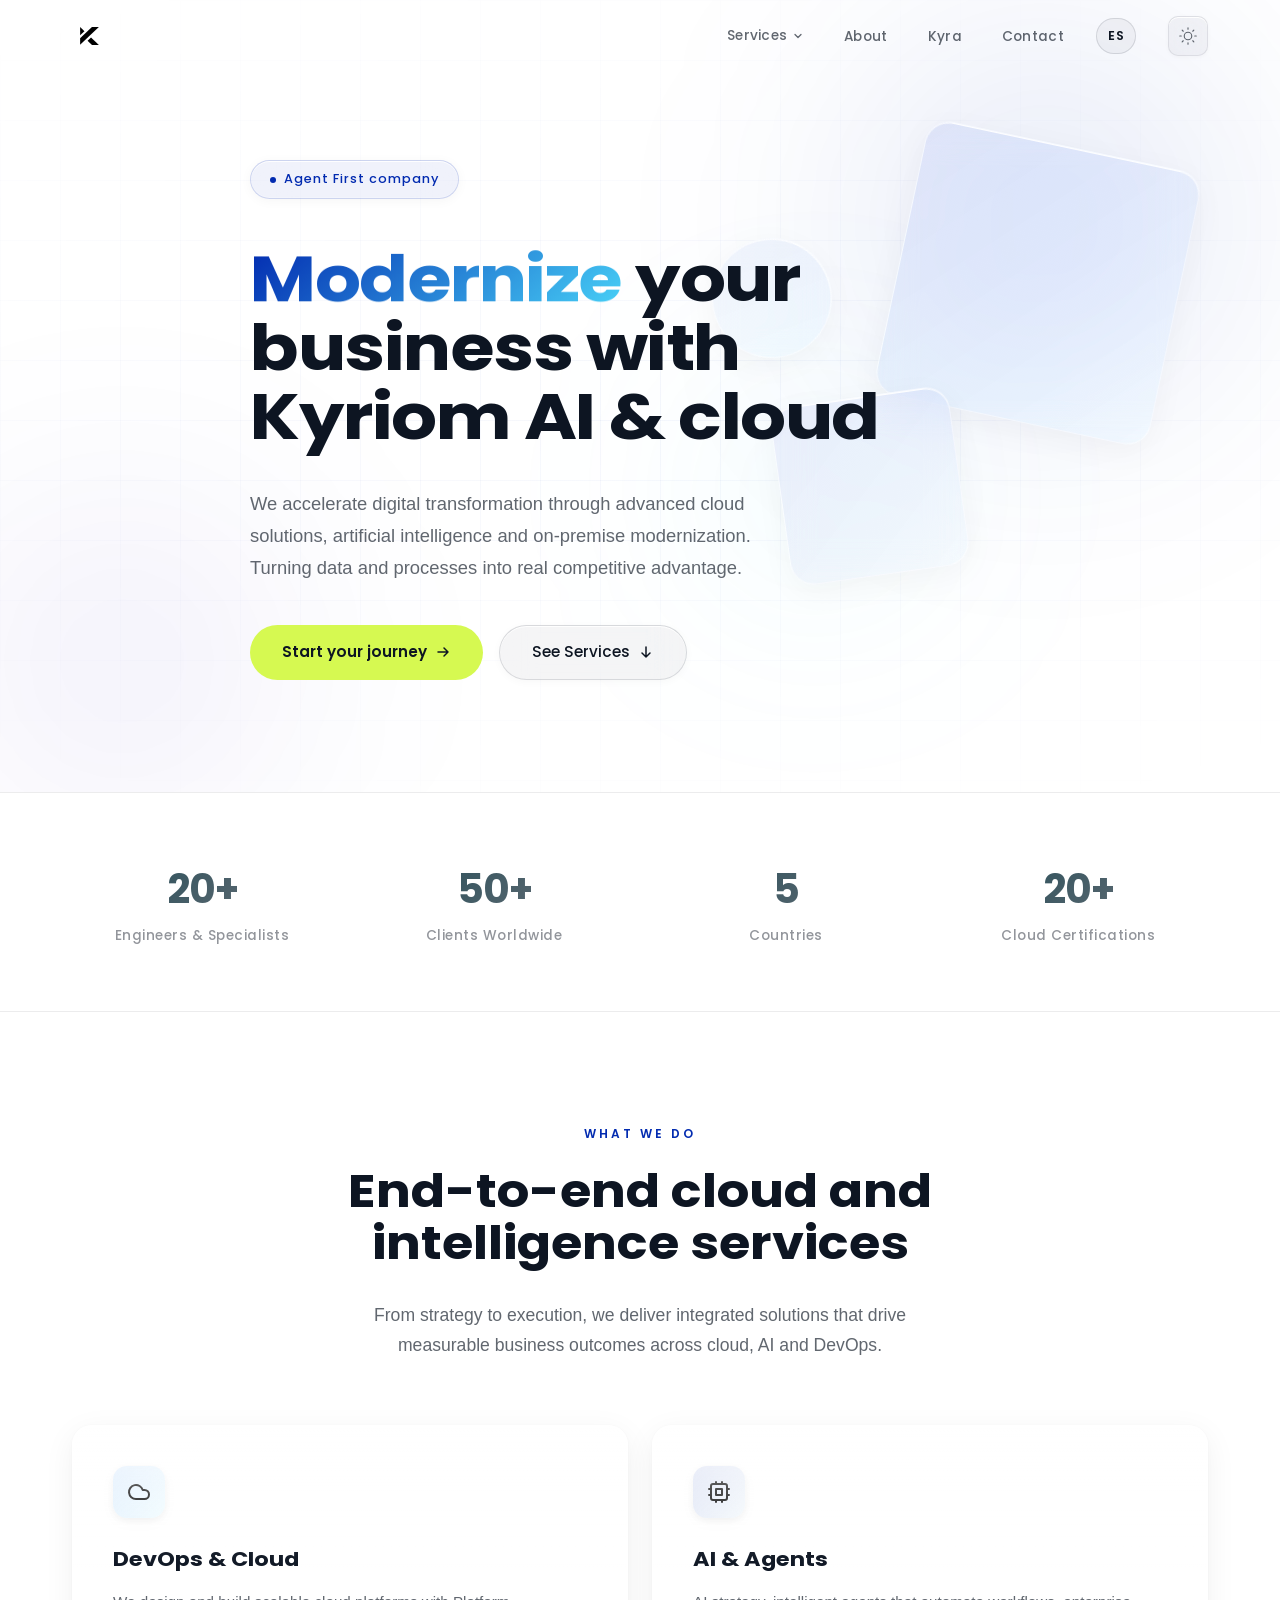
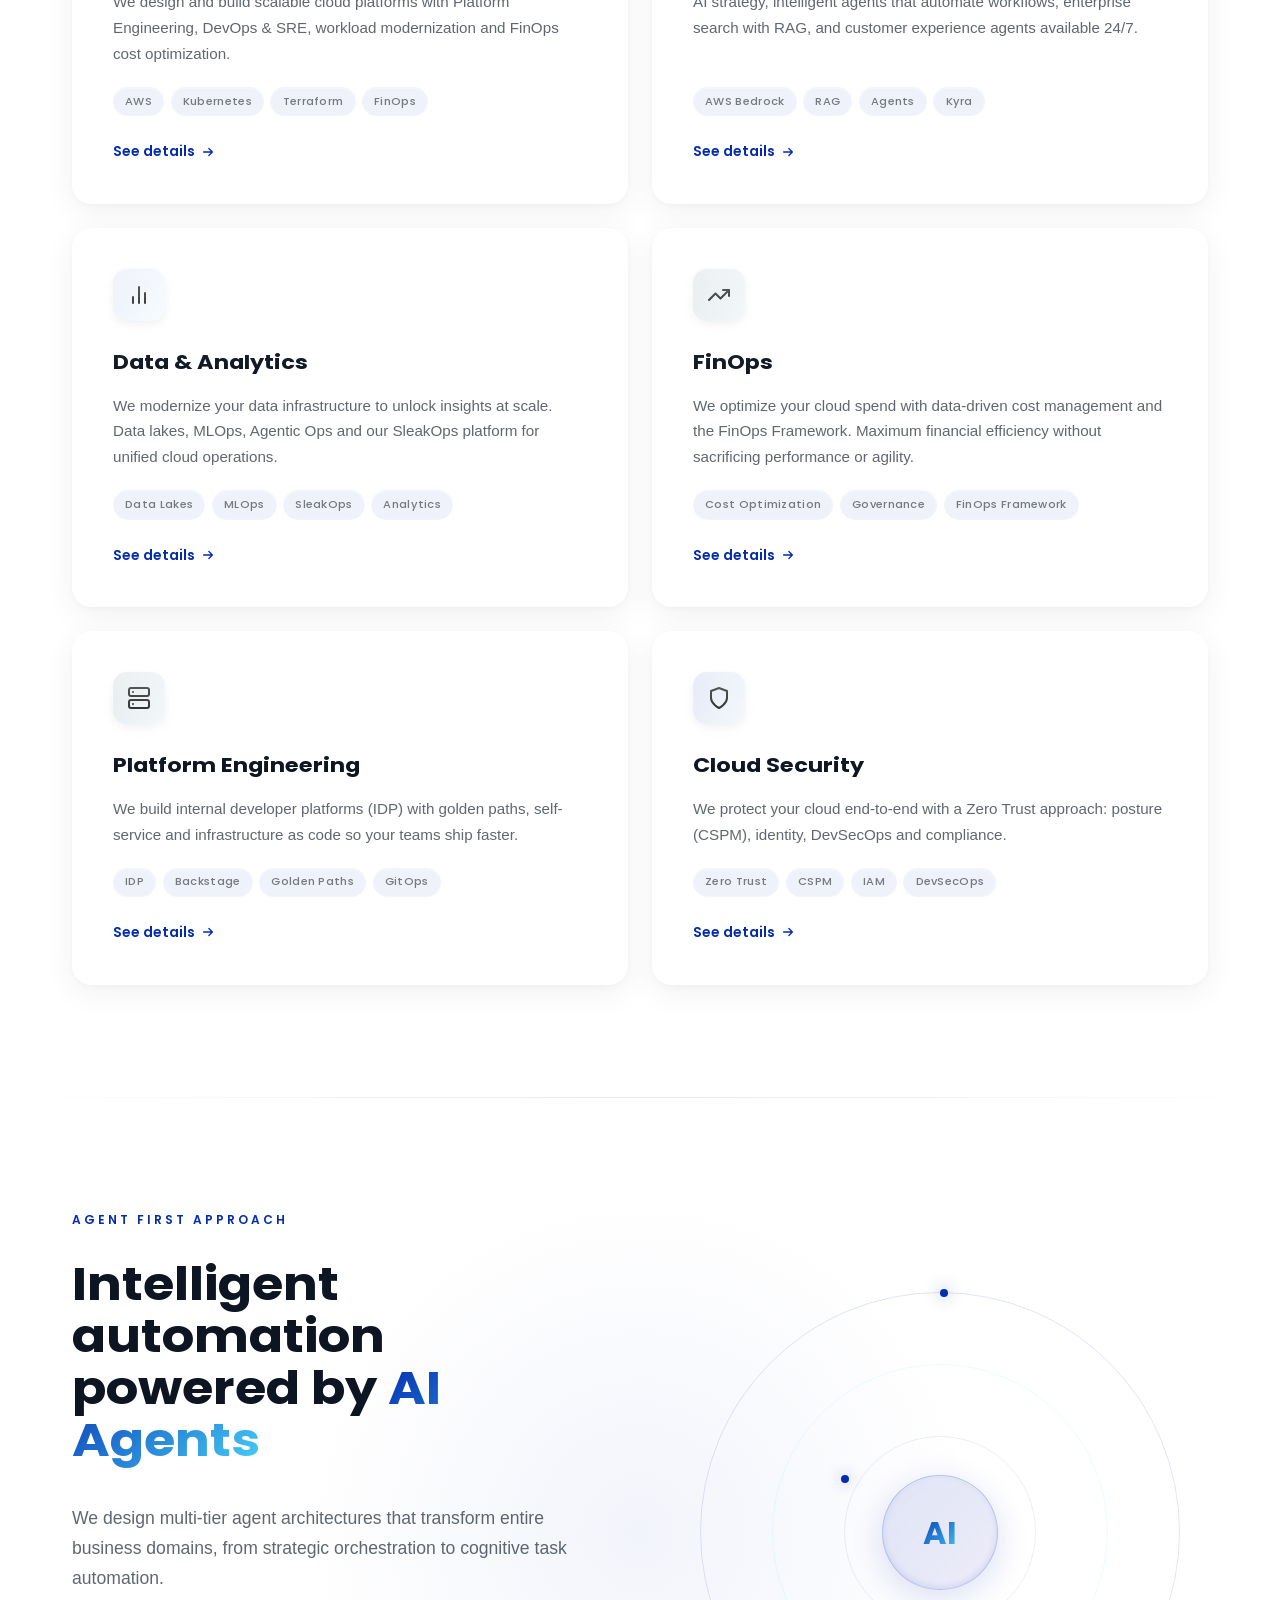
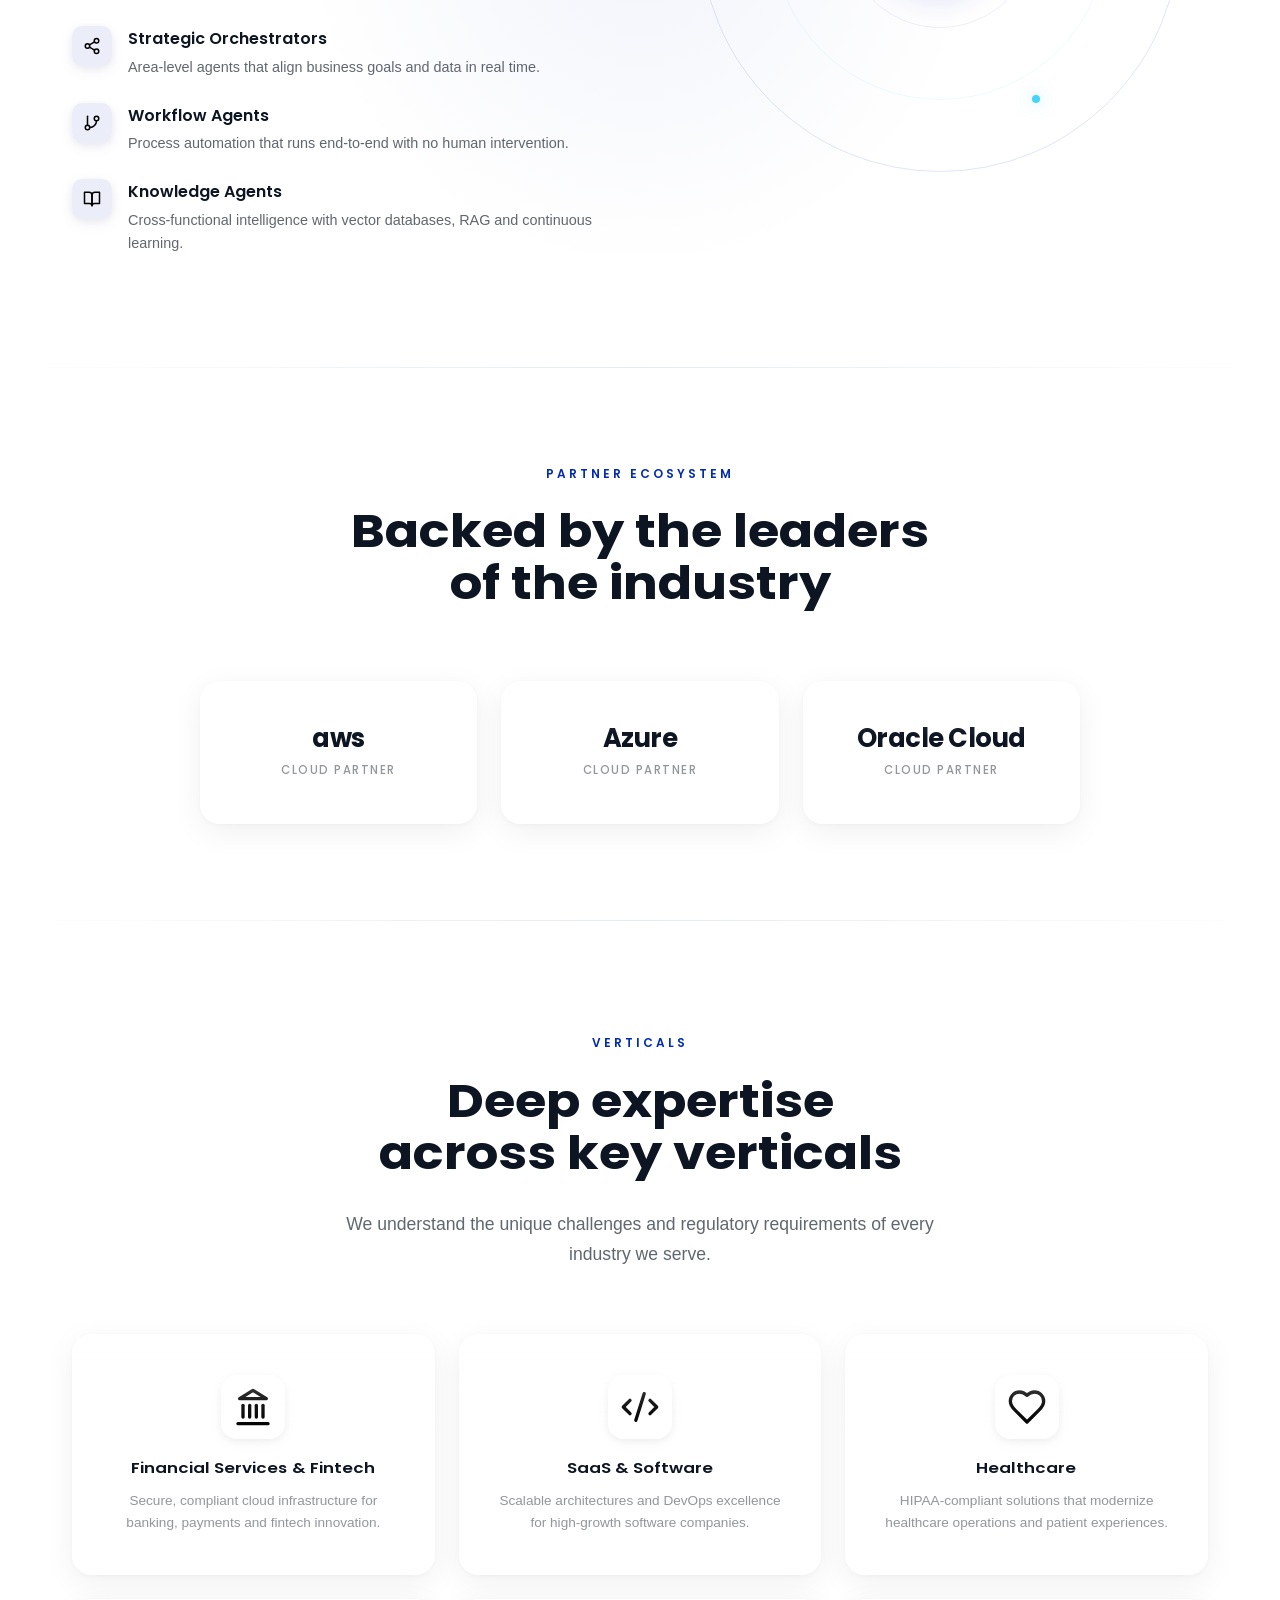
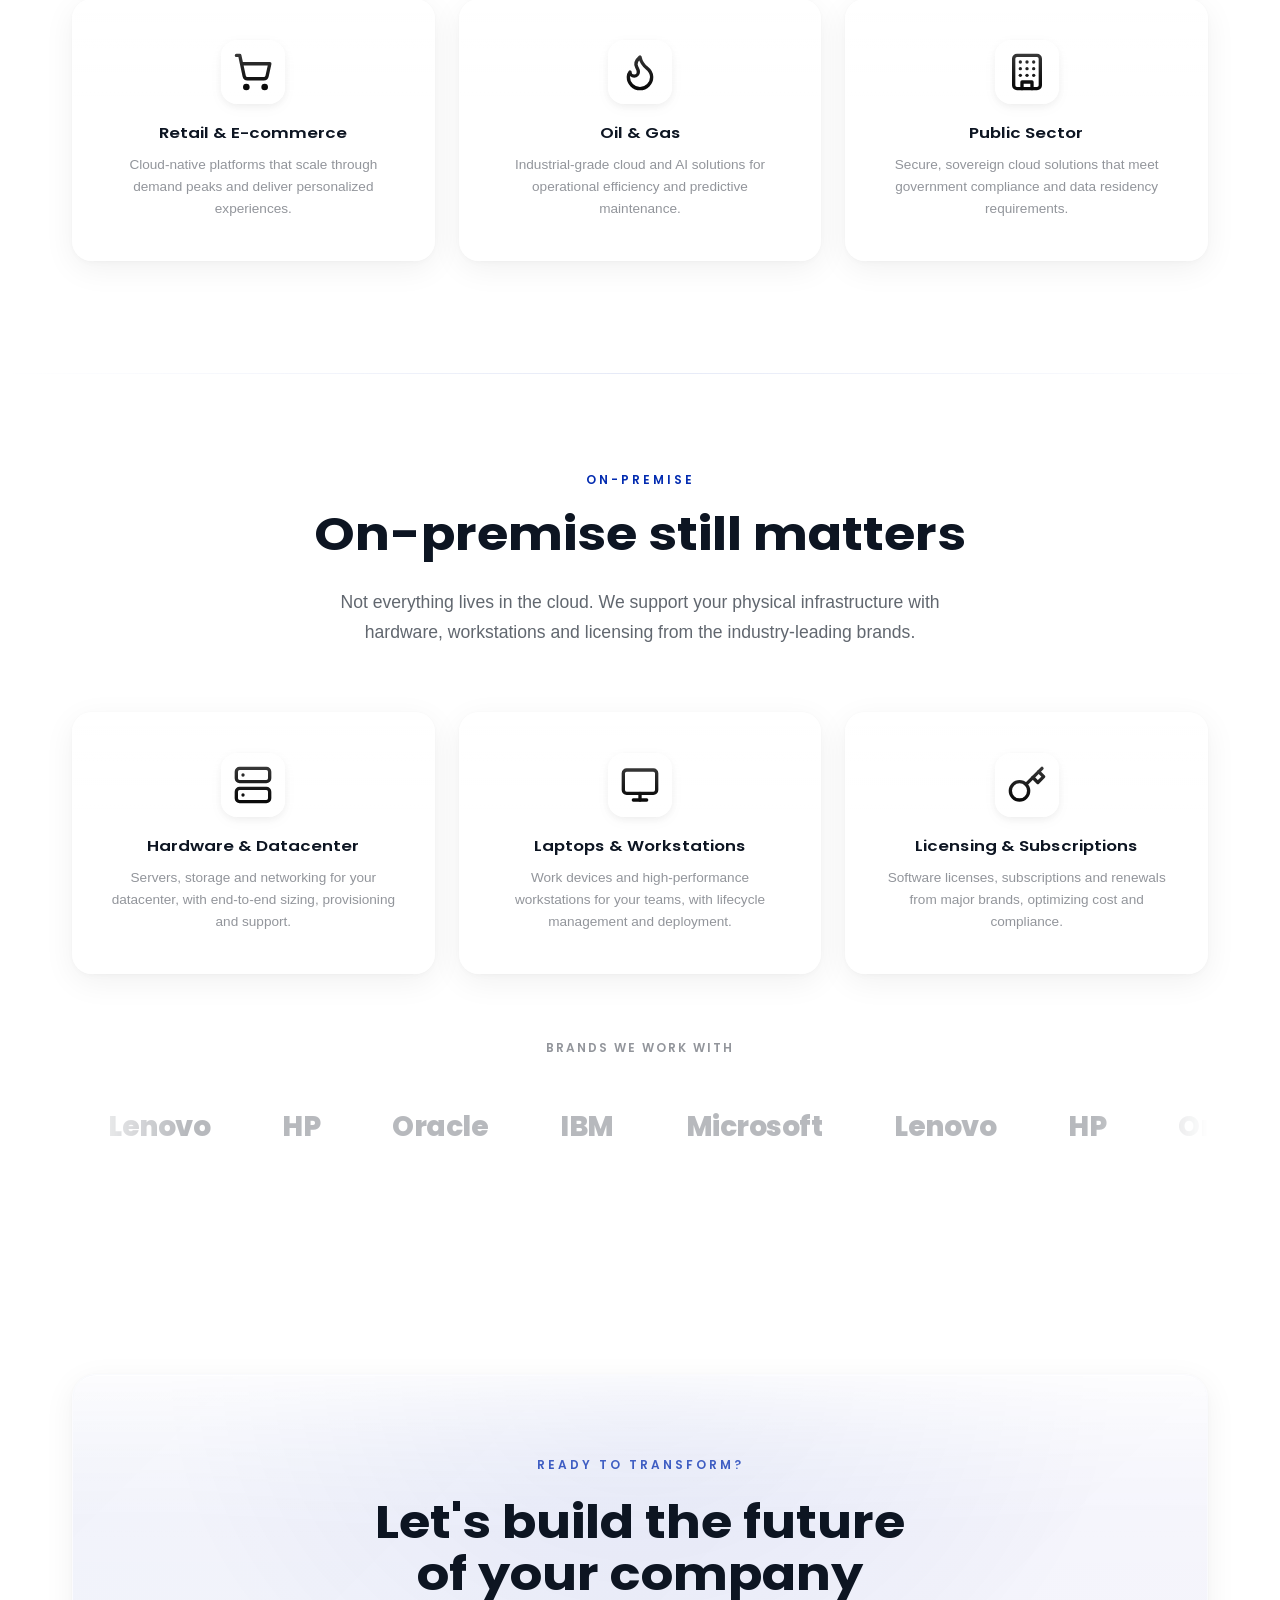
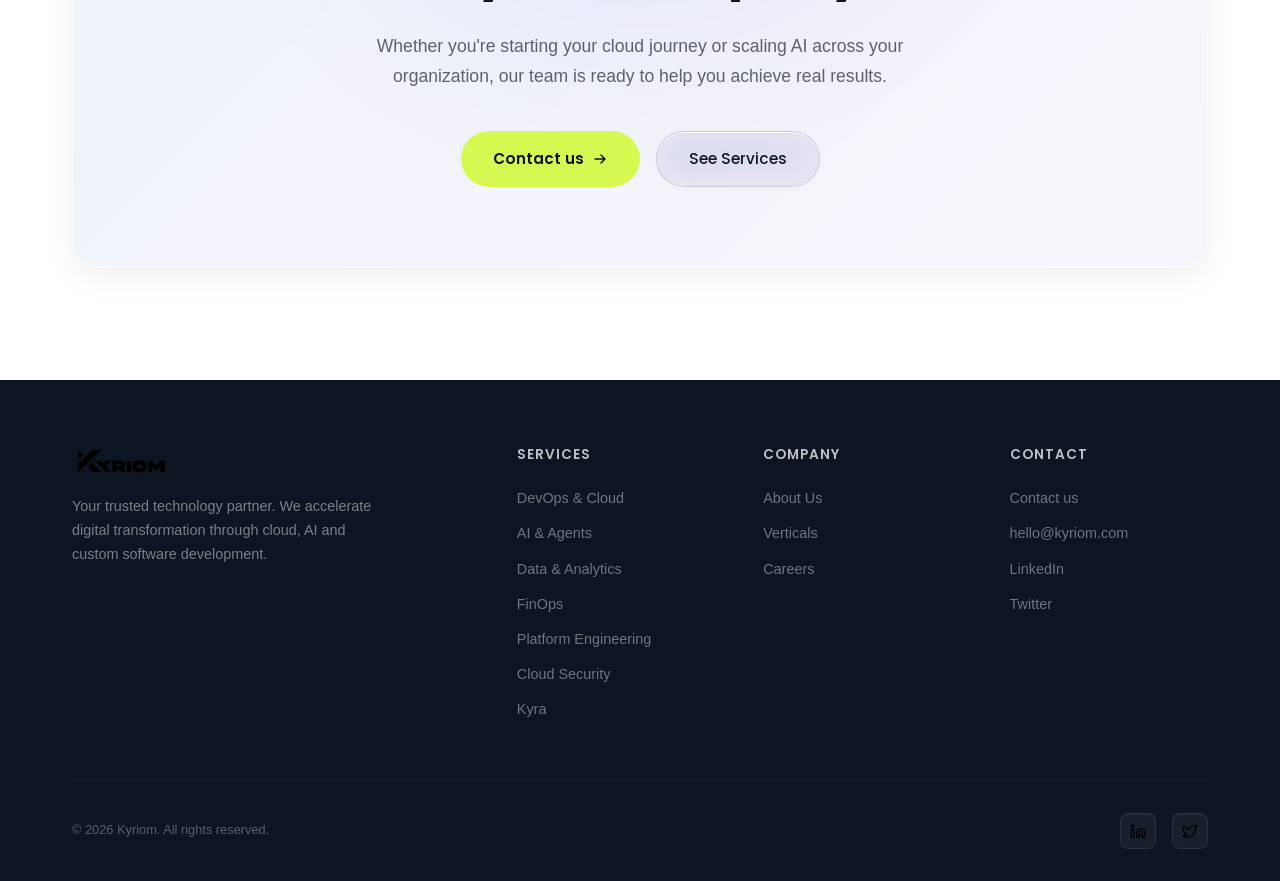
==== commit 8746c50c: "Actualización landing julio 2026" ====
--- a/index.html
+++ b/index.html
@@ -34,6 +34,8 @@
                         <a href="servicios/ia-agentes.html"><span class="dropdown-icon"><img src="icons/cpu.svg" width="16" height="16" class="icon icon-adaptive" alt=""></span><span data-i18n="nav.services.ia">IA &amp; Agentes</span></a>
                         <a href="servicios/data-analytics.html"><span class="dropdown-icon"><img src="icons/bar-chart-2.svg" width="16" height="16" class="icon icon-adaptive" alt=""></span><span data-i18n="nav.services.data">Data &amp; Analytics</span></a>
                         <a href="servicios/finops.html"><span class="dropdown-icon"><img src="icons/trending-up.svg" width="16" height="16" class="icon icon-adaptive" alt=""></span><span data-i18n="nav.services.finops">FinOps</span></a>
+                        <a href="servicios/Platformengineer.html"><span class="dropdown-icon"><img src="icons/server.svg" width="16" height="16" class="icon icon-adaptive" alt=""></span><span data-i18n="nav.services.platform">Platform Engineering</span></a>
+                        <a href="servicios/Cloudsecurity.html"><span class="dropdown-icon"><img src="icons/shield.svg" width="16" height="16" class="icon icon-adaptive" alt=""></span><span data-i18n="nav.services.security">Cloud Security</span></a>
                     </div>
                 </li>
                 <li><a href="nosotros.html" data-i18n="nav.about">Nosotros</a></li>
@@ -71,8 +73,12 @@
                 <span class="hero-badge-dot"></span>
                 <span data-i18n="index.hero.badge">Empresa Agent First</span>
             </div>
-            <h1 class="reveal reveal-delay-1" data-i18n-html="index.hero.title">Transformación impulsada por<br><span class="gradient-text">Inteligencia Artificial y la nube</span></h1>
-            <p class="hero-description reveal reveal-delay-2" data-i18n="index.hero.description">Aceleramos la transformación digital a través de soluciones cloud avanzadas, inteligencia artificial y desarrollo de software a medida. Convirtiendo datos y procesos en ventaja competitiva real.</p>
+            <h1 class="reveal reveal-delay-1 hero-title-rotating">
+                <span class="hero-rotator gradient-text" id="heroRotator">Impulsa</span>
+                <span data-i18n="index.hero.connector">tu negocio con</span><br>
+                <span data-i18n="index.hero.highlight">Inteligencia Artificial y nube</span>
+            </h1>
+            <p class="hero-description reveal reveal-delay-2" data-i18n="index.hero.description">Aceleramos la transformación digital a través de soluciones cloud avanzadas, inteligencia artificial y modernización de tu on-premise. Convirtiendo datos y procesos en ventaja competitiva real.</p>
             <div class="hero-actions reveal reveal-delay-3">
                 <a href="contacto.html" class="btn-primary btn-chartreuse">
                     <span data-i18n="index.hero.cta.primary">Comienza tu camino</span>
@@ -92,19 +98,19 @@
     <div class="container">
         <div class="stats-grid">
             <div class="stat-item reveal">
-                <div class="stat-number" data-target="60">0+</div>
+                <div class="stat-number" data-target="20">0+</div>
                 <div class="stat-label" data-i18n="index.stats.engineers">Ingenieros y Especialistas</div>
             </div>
             <div class="stat-item reveal reveal-delay-1">
-                <div class="stat-number" data-target="86">0+</div>
+                <div class="stat-number" data-target="50">0+</div>
                 <div class="stat-label" data-i18n="index.stats.clients">Clientes en el Mundo</div>
             </div>
             <div class="stat-item reveal reveal-delay-2">
-                <div class="stat-number" data-target="6">0</div>
+                <div class="stat-number" data-target="5">0</div>
                 <div class="stat-label" data-i18n="index.stats.countries">Países</div>
             </div>
             <div class="stat-item reveal reveal-delay-3">
-                <div class="stat-number" data-target="50">0+</div>
+                <div class="stat-number" data-target="20">0+</div>
                 <div class="stat-label" data-i18n="index.stats.certs">Certificaciones Cloud</div>
             </div>
         </div>
@@ -187,6 +193,44 @@
                     <span class="service-tag">Cost Optimization</span>
                     <span class="service-tag">Governance</span>
                     <span class="service-tag">FinOps Framework</span>
+                </div>
+                <div class="servicio-card-footer">
+                    <span class="servicio-link">
+                        <span data-i18n="index.services.link">Ver detalle</span>
+                        <svg width="14" height="14" viewBox="0 0 16 16" fill="none"><path d="M3 8h10m0 0L9 4m4 4L9 12" stroke="currentColor" stroke-width="1.5" stroke-linecap="round" stroke-linejoin="round"/></svg>
+                    </span>
+                </div>
+            </a>
+            <a href="servicios/Platformengineer.html" class="servicio-card glass reveal">
+                <div class="service-icon service-icon-devops">
+                    <img src="icons/server.svg" width="24" height="24" class="icon icon-adaptive" alt="">
+                </div>
+                <h3 data-i18n="index.services.platform.title">Platform Engineering</h3>
+                <p data-i18n="index.services.platform.desc">Construimos plataformas internas de desarrollo (IDP) con golden paths, autoservicio e infraestructura como código para que tus equipos entreguen más rápido.</p>
+                <div class="service-tags">
+                    <span class="service-tag">IDP</span>
+                    <span class="service-tag">Backstage</span>
+                    <span class="service-tag">Golden Paths</span>
+                    <span class="service-tag">GitOps</span>
+                </div>
+                <div class="servicio-card-footer">
+                    <span class="servicio-link">
+                        <span data-i18n="index.services.link">Ver detalle</span>
+                        <svg width="14" height="14" viewBox="0 0 16 16" fill="none"><path d="M3 8h10m0 0L9 4m4 4L9 12" stroke="currentColor" stroke-width="1.5" stroke-linecap="round" stroke-linejoin="round"/></svg>
+                    </span>
+                </div>
+            </a>
+            <a href="servicios/Cloudsecurity.html" class="servicio-card glass reveal reveal-delay-1">
+                <div class="service-icon service-icon-ai">
+                    <img src="icons/shield.svg" width="24" height="24" class="icon icon-adaptive" alt="">
+                </div>
+                <h3 data-i18n="index.services.security.title">Cloud Security</h3>
+                <p data-i18n="index.services.security.desc">Protegemos tu nube de extremo a extremo con enfoque Zero Trust: postura (CSPM), identidad, DevSecOps y cumplimiento normativo.</p>
+                <div class="service-tags">
+                    <span class="service-tag">Zero Trust</span>
+                    <span class="service-tag">CSPM</span>
+                    <span class="service-tag">IAM</span>
+                    <span class="service-tag">DevSecOps</span>
                 </div>
                 <div class="servicio-card-footer">
                     <span class="servicio-link">
@@ -261,23 +305,19 @@
             <h2 class="section-title" data-i18n-html="index.partners.title">Respaldados por los líderes<br>de la industria</h2>
         </div>
         <div class="partners-inner reveal reveal-delay-1">
-            <div class="aws-premier-block">
-                <div class="aws-logo-big"><span>aws</span></div>
-                <div class="aws-premier-badge">
-                    <svg width="14" height="14" viewBox="0 0 24 24" fill="none"><path d="M12 2l3.09 6.26L22 9.27l-5 4.87 1.18 6.88L12 17.77l-6.18 3.25L7 14.14 2 9.27l6.91-1.01L12 2z" fill="currentColor"/></svg>
-                    <span data-i18n="index.partners.premier">AWS Premier Consulting Partner</span>
-                </div>
-                <div class="aws-competencies">
-                    <span class="aws-comp-badge" data-i18n="index.partners.comp.migration">Migration Competency</span>
-                    <span class="aws-comp-badge" data-i18n="index.partners.comp.devops">DevOps Competency</span>
-                    <span class="aws-comp-badge" data-i18n="index.partners.comp.data">Data &amp; Analytics Competency</span>
-                    <span class="aws-comp-badge" data-i18n="index.partners.comp.ml">Machine Learning Competency</span>
-                </div>
-            </div>
-            <div class="partners-secondary">
-                <div class="partner-logo-sm">Google Cloud</div>
-                <div class="partner-logo-sm">Microsoft Azure</div>
-                <div class="partner-logo-sm">Oracle Cloud</div>
+            <div class="partners-trio">
+                <div class="partner-card glass">
+                    <span class="partner-name">aws</span>
+                    <span class="partner-kind" data-i18n="index.partners.kind">Cloud Partner</span>
+                </div>
+                <div class="partner-card glass">
+                    <span class="partner-name">Azure</span>
+                    <span class="partner-kind" data-i18n="index.partners.kind">Cloud Partner</span>
+                </div>
+                <div class="partner-card glass">
+                    <span class="partner-name">Oracle Cloud</span>
+                    <span class="partner-kind" data-i18n="index.partners.kind">Cloud Partner</span>
+                </div>
             </div>
         </div>
     </div>
@@ -335,6 +375,57 @@
                 </div>
                 <h3 data-i18n="index.industries.gov.title">Sector Público</h3>
                 <p data-i18n="index.industries.gov.desc">Soluciones cloud seguras y soberanas que cumplen con los requisitos de cumplimiento gubernamental y residencia de datos.</p>
+            </div>
+        </div>
+    </div>
+</section>
+
+<!-- ===== ON-PREMISE ===== -->
+<div class="section-divider"></div>
+
+<section class="onprem" id="onpremise">
+    <div class="container">
+        <div class="industries-header reveal">
+            <div class="section-label" data-i18n="index.onprem.label">On-Premise</div>
+            <h2 class="section-title" data-i18n="index.onprem.title">El on-premise importa</h2>
+            <p class="section-subtitle" data-i18n="index.onprem.subtitle">No todo vive en la nube. Acompañamos tu infraestructura física con hardware, equipos de trabajo y licenciamiento de las marcas líderes de la industria.</p>
+        </div>
+        <div class="onprem-services">
+            <div class="industry-card glass reveal">
+                <div class="industry-icon">
+                    <img src="icons/server.svg" width="40" height="40" class="icon icon-adaptive" alt="">
+                </div>
+                <h3 data-i18n="index.onprem.hardware.title">Hardware &amp; Datacenter</h3>
+                <p data-i18n="index.onprem.hardware.desc">Servidores, almacenamiento y networking para tu datacenter, con dimensionamiento, provisión y soporte de extremo a extremo.</p>
+            </div>
+            <div class="industry-card glass reveal reveal-delay-1">
+                <div class="industry-icon">
+                    <img src="icons/monitor.svg" width="40" height="40" class="icon icon-adaptive" alt="">
+                </div>
+                <h3 data-i18n="index.onprem.laptops.title">Laptops &amp; Workstations</h3>
+                <p data-i18n="index.onprem.laptops.desc">Equipos de trabajo y estaciones de alto rendimiento para tus equipos, con gestión de ciclo de vida y despliegue.</p>
+            </div>
+            <div class="industry-card glass reveal reveal-delay-2">
+                <div class="industry-icon">
+                    <img src="icons/key.svg" width="40" height="40" class="icon icon-adaptive" alt="">
+                </div>
+                <h3 data-i18n="index.onprem.licensing.title">Licenciamiento &amp; Suscripciones</h3>
+                <p data-i18n="index.onprem.licensing.desc">Licencias, suscripciones y renovaciones de software de las principales marcas, optimizando costos y cumplimiento.</p>
+            </div>
+        </div>
+        <p class="onprem-brands-label reveal" data-i18n="index.onprem.brands">Marcas con las que trabajamos</p>
+        <div class="logo-marquee reveal reveal-delay-1">
+            <div class="logo-track">
+                <span class="brand-logo">Lenovo</span>
+                <span class="brand-logo">HP</span>
+                <span class="brand-logo">Oracle</span>
+                <span class="brand-logo">IBM</span>
+                <span class="brand-logo">Microsoft</span>
+                <span class="brand-logo" aria-hidden="true">Lenovo</span>
+                <span class="brand-logo" aria-hidden="true">HP</span>
+                <span class="brand-logo" aria-hidden="true">Oracle</span>
+                <span class="brand-logo" aria-hidden="true">IBM</span>
+                <span class="brand-logo" aria-hidden="true">Microsoft</span>
             </div>
         </div>
     </div>
@@ -373,6 +464,8 @@
                     <li><a href="servicios/ia-agentes.html" data-i18n="nav.services.ia">IA &amp; Agentes</a></li>
                     <li><a href="servicios/data-analytics.html" data-i18n="nav.services.data">Data &amp; Analytics</a></li>
                     <li><a href="servicios/finops.html" data-i18n="nav.services.finops">FinOps</a></li>
+                    <li><a href="servicios/Platformengineer.html" data-i18n="nav.services.platform">Platform Engineering</a></li>
+                    <li><a href="servicios/Cloudsecurity.html" data-i18n="nav.services.security">Cloud Security</a></li>
                     <li><a href="kyra.html" data-i18n="nav.kyra">Kyra</a></li>
                 </ul>
             </div>
@@ -472,6 +565,42 @@
             if (target) target.scrollIntoView({ behavior: 'smooth', block: 'start' });
         });
     });
+
+    // Hero rotating word
+    (function(){
+        function initRotator(){
+            const el = document.getElementById('heroRotator');
+            if (!el) return;
+            const fallback = ['Impulsa','Moderniza','Transforma'];
+            function words(){
+                const I = window.__KYRIOM_I18N__;
+                const lang = (window.getLang ? window.getLang() : 'es');
+                const d = (I && I[lang]) ? I[lang] : null;
+                if (!d) return fallback;
+                return [d['index.hero.rotator.w1'], d['index.hero.rotator.w2'], d['index.hero.rotator.w3']].filter(Boolean);
+            }
+            let i = 0;
+            el.textContent = words()[0] || fallback[0];
+            const reduce = window.matchMedia && window.matchMedia('(prefers-reduced-motion: reduce)').matches;
+            setInterval(function(){
+                const w = words();
+                if (!w.length) return;
+                if (reduce) { i = (i+1) % w.length; el.textContent = w[i]; return; }
+                el.classList.add('rot-out');
+                setTimeout(function(){
+                    i = (i+1) % w.length;
+                    el.textContent = w[i];
+                    el.classList.remove('rot-out');
+                    el.classList.add('rot-in');
+                    setTimeout(function(){ el.classList.remove('rot-in'); }, 440);
+                }, 420);
+            }, 2600);
+            const lt = document.getElementById('langToggle');
+            if (lt) lt.addEventListener('click', function(){ setTimeout(function(){ el.textContent = words()[i] || el.textContent; }, 0); });
+        }
+        if (document.readyState === 'loading') document.addEventListener('DOMContentLoaded', initRotator);
+        else initRotator();
+    })();
 </script>
 
 </body>
--- a/styles.css
+++ b/styles.css
@@ -1176,6 +1176,143 @@
     box-shadow: var(--glass-shadow), var(--glass-inner-glow);
     transform: translateY(-2px);
 }
+/* Partners trio (AWS / Azure / Oracle Cloud) */
+.partners-trio {
+    display: grid;
+    grid-template-columns: repeat(3, 1fr);
+    gap: 1.5rem;
+    width: 100%;
+    max-width: 880px;
+}
+.partner-card {
+    display: flex;
+    flex-direction: column;
+    align-items: center;
+    justify-content: center;
+    gap: 0.6rem;
+    padding: 2.75rem 2rem;
+    border-radius: 20px;
+    text-align: center;
+    transition: all 0.4s cubic-bezier(0.16, 1, 0.3, 1);
+}
+.partner-card:hover {
+    transform: translateY(-4px);
+    border-color: var(--border-hover);
+    box-shadow: var(--glass-shadow), var(--glass-inner-glow);
+}
+.partner-name {
+    font-family: var(--font-primary);
+    font-weight: 700;
+    font-size: 1.6rem;
+    letter-spacing: -0.5px;
+    color: var(--text-primary);
+    line-height: 1;
+}
+.partner-kind {
+    font-family: var(--font-primary);
+    font-size: 0.72rem;
+    font-weight: 500;
+    letter-spacing: 1.5px;
+    text-transform: uppercase;
+    color: var(--text-tertiary);
+}
+@media (max-width: 768px) {
+    .partners-trio { grid-template-columns: 1fr; max-width: 360px; }
+}
+
+/* Hero rotating word */
+.hero-rotator {
+    display: inline-block;
+    transition: opacity 0.42s ease, transform 0.42s ease;
+    will-change: opacity, transform;
+}
+.hero-rotator.rot-out { opacity: 0; transform: translateY(-0.32em); }
+.hero-rotator.rot-in { animation: heroRotIn 0.44s ease both; }
+@keyframes heroRotIn {
+    from { opacity: 0; transform: translateY(0.32em); }
+    to   { opacity: 1; transform: translateY(0); }
+}
+@media (prefers-reduced-motion: reduce) {
+    .hero-rotator, .hero-rotator.rot-in { transition: none; animation: none; }
+}
+
+/* Servicios grid — colored hover for cards 5 & 6 */
+.servicios-grid .servicio-card:nth-child(5):hover {
+    background: rgba(31, 73, 84, 0.07);
+    border-color: rgba(31, 73, 84, 0.25);
+    box-shadow: var(--glass-inner-glow), 0 16px 48px rgba(31, 73, 84, 0.1);
+}
+.servicios-grid .servicio-card:nth-child(5):hover::before {
+    background: linear-gradient(90deg, transparent, #1F4954, transparent);
+}
+.servicios-grid .servicio-card:nth-child(6):hover {
+    background: rgba(2, 43, 176, 0.07);
+    border-color: rgba(2, 43, 176, 0.25);
+    box-shadow: var(--glass-inner-glow), 0 16px 48px rgba(2, 43, 176, 0.1);
+}
+.servicios-grid .servicio-card:nth-child(6):hover::before {
+    background: linear-gradient(90deg, transparent, #022BB0, transparent);
+}
+.dark .servicios-grid .servicio-card:nth-child(5):hover { background: rgba(31, 73, 84, 0.12); }
+.dark .servicios-grid .servicio-card:nth-child(6):hover { background: rgba(2, 43, 176, 0.1); }
+
+/* ========== ON-PREMISE ========== */
+.onprem { padding: 6rem 0; position: relative; }
+.onprem-services {
+    display: grid;
+    grid-template-columns: repeat(3, 1fr);
+    gap: 1.5rem;
+    margin-top: 3.5rem;
+}
+.onprem-brands-label {
+    text-align: center;
+    margin: 4rem 0 0;
+    font-family: var(--font-primary);
+    font-size: 0.75rem;
+    font-weight: 600;
+    letter-spacing: 2px;
+    text-transform: uppercase;
+    color: var(--text-tertiary);
+}
+.logo-marquee {
+    margin-top: 2rem;
+    overflow: hidden;
+    position: relative;
+    -webkit-mask-image: linear-gradient(90deg, transparent, #000 10%, #000 90%, transparent);
+    mask-image: linear-gradient(90deg, transparent, #000 10%, #000 90%, transparent);
+}
+.logo-track {
+    display: flex;
+    align-items: center;
+    gap: 4.5rem;
+    width: max-content;
+    padding: 1rem 2.25rem;
+    animation: logoScroll 32s linear infinite;
+}
+.logo-marquee:hover .logo-track { animation-play-state: paused; }
+.brand-logo {
+    font-family: var(--font-primary);
+    font-weight: 800;
+    font-size: 1.75rem;
+    letter-spacing: -0.5px;
+    color: var(--text-tertiary);
+    opacity: 0.65;
+    white-space: nowrap;
+    transition: opacity 0.3s, color 0.3s;
+    -webkit-user-select: none;
+    user-select: none;
+}
+.brand-logo:hover { opacity: 1; color: var(--text-primary); }
+@keyframes logoScroll {
+    from { transform: translateX(0); }
+    to { transform: translateX(-50%); }
+}
+@media (prefers-reduced-motion: reduce) {
+    .logo-track { animation: none; flex-wrap: wrap; justify-content: center; width: 100%; }
+}
+@media (max-width: 900px) {
+    .onprem-services { grid-template-columns: 1fr; }
+}
 
 /* ========== INDUSTRIES ========== */
 .industries { padding: 7rem 0; position: relative; }
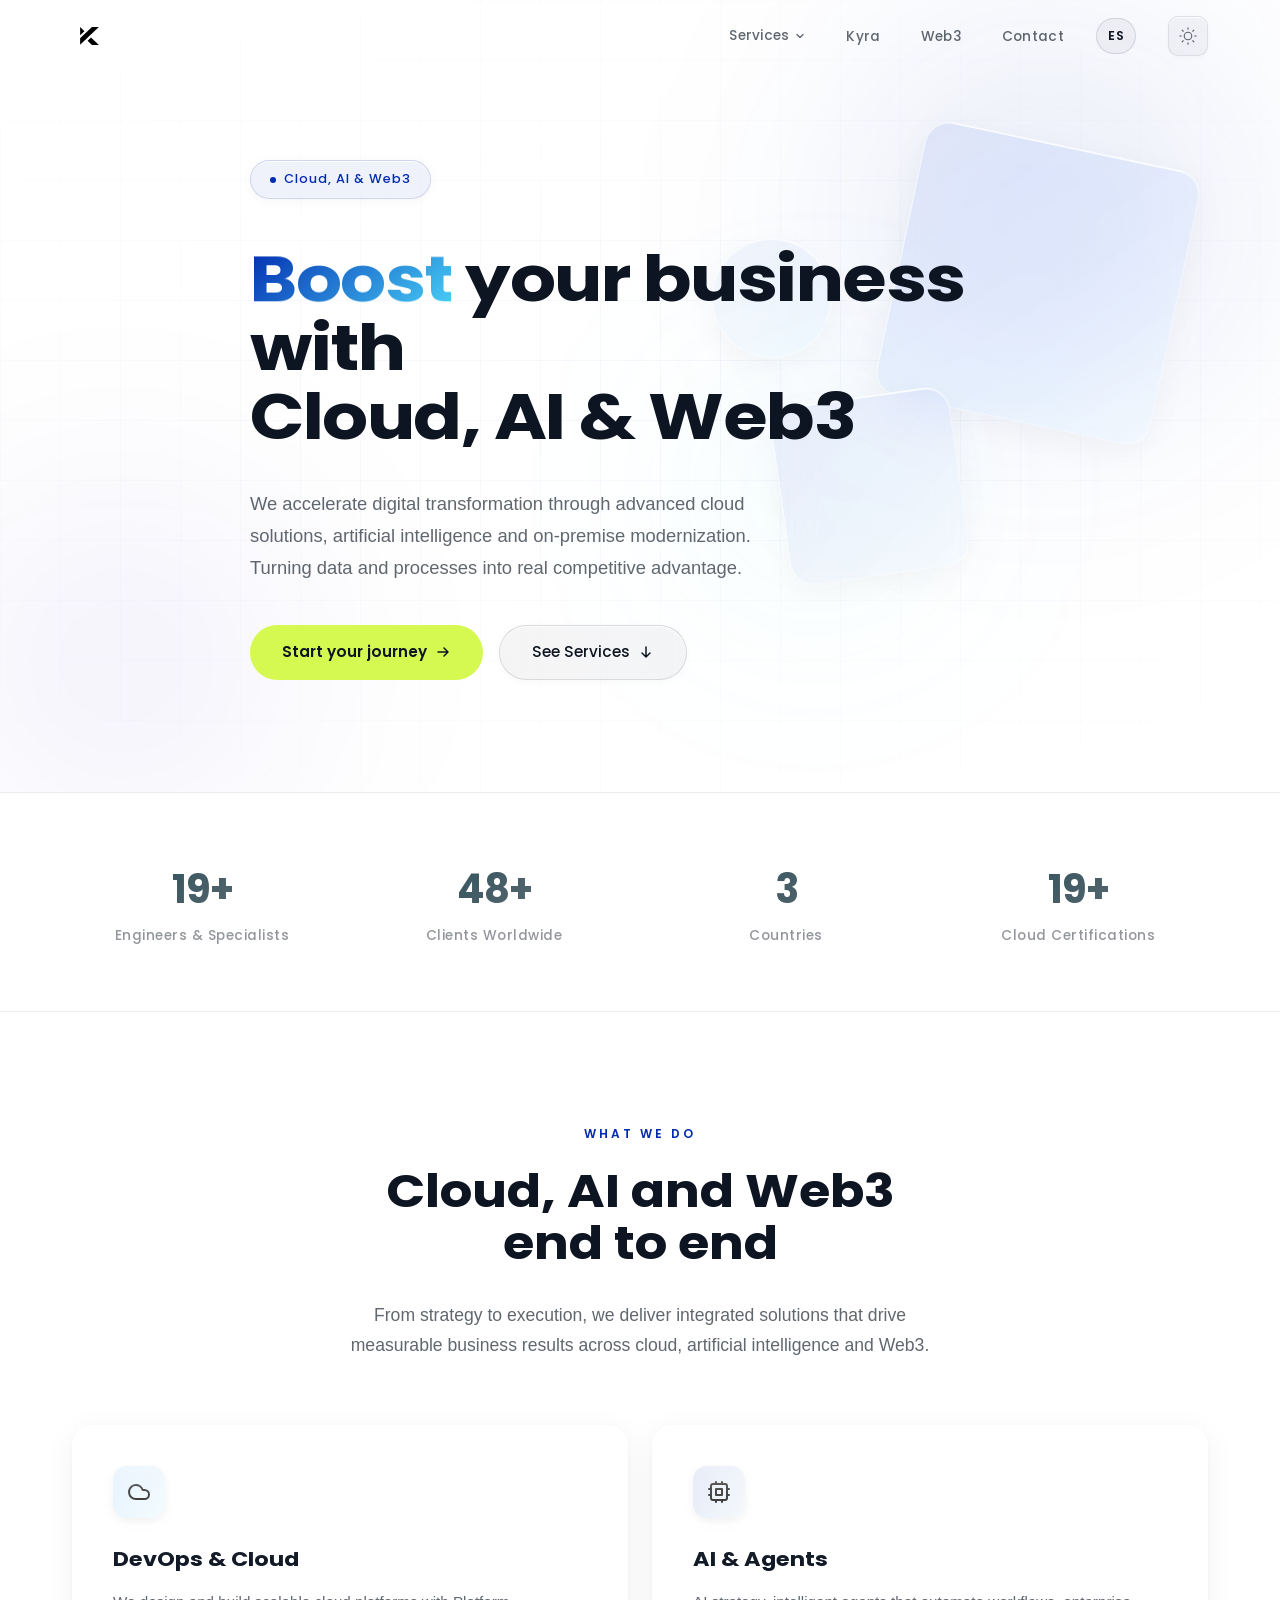
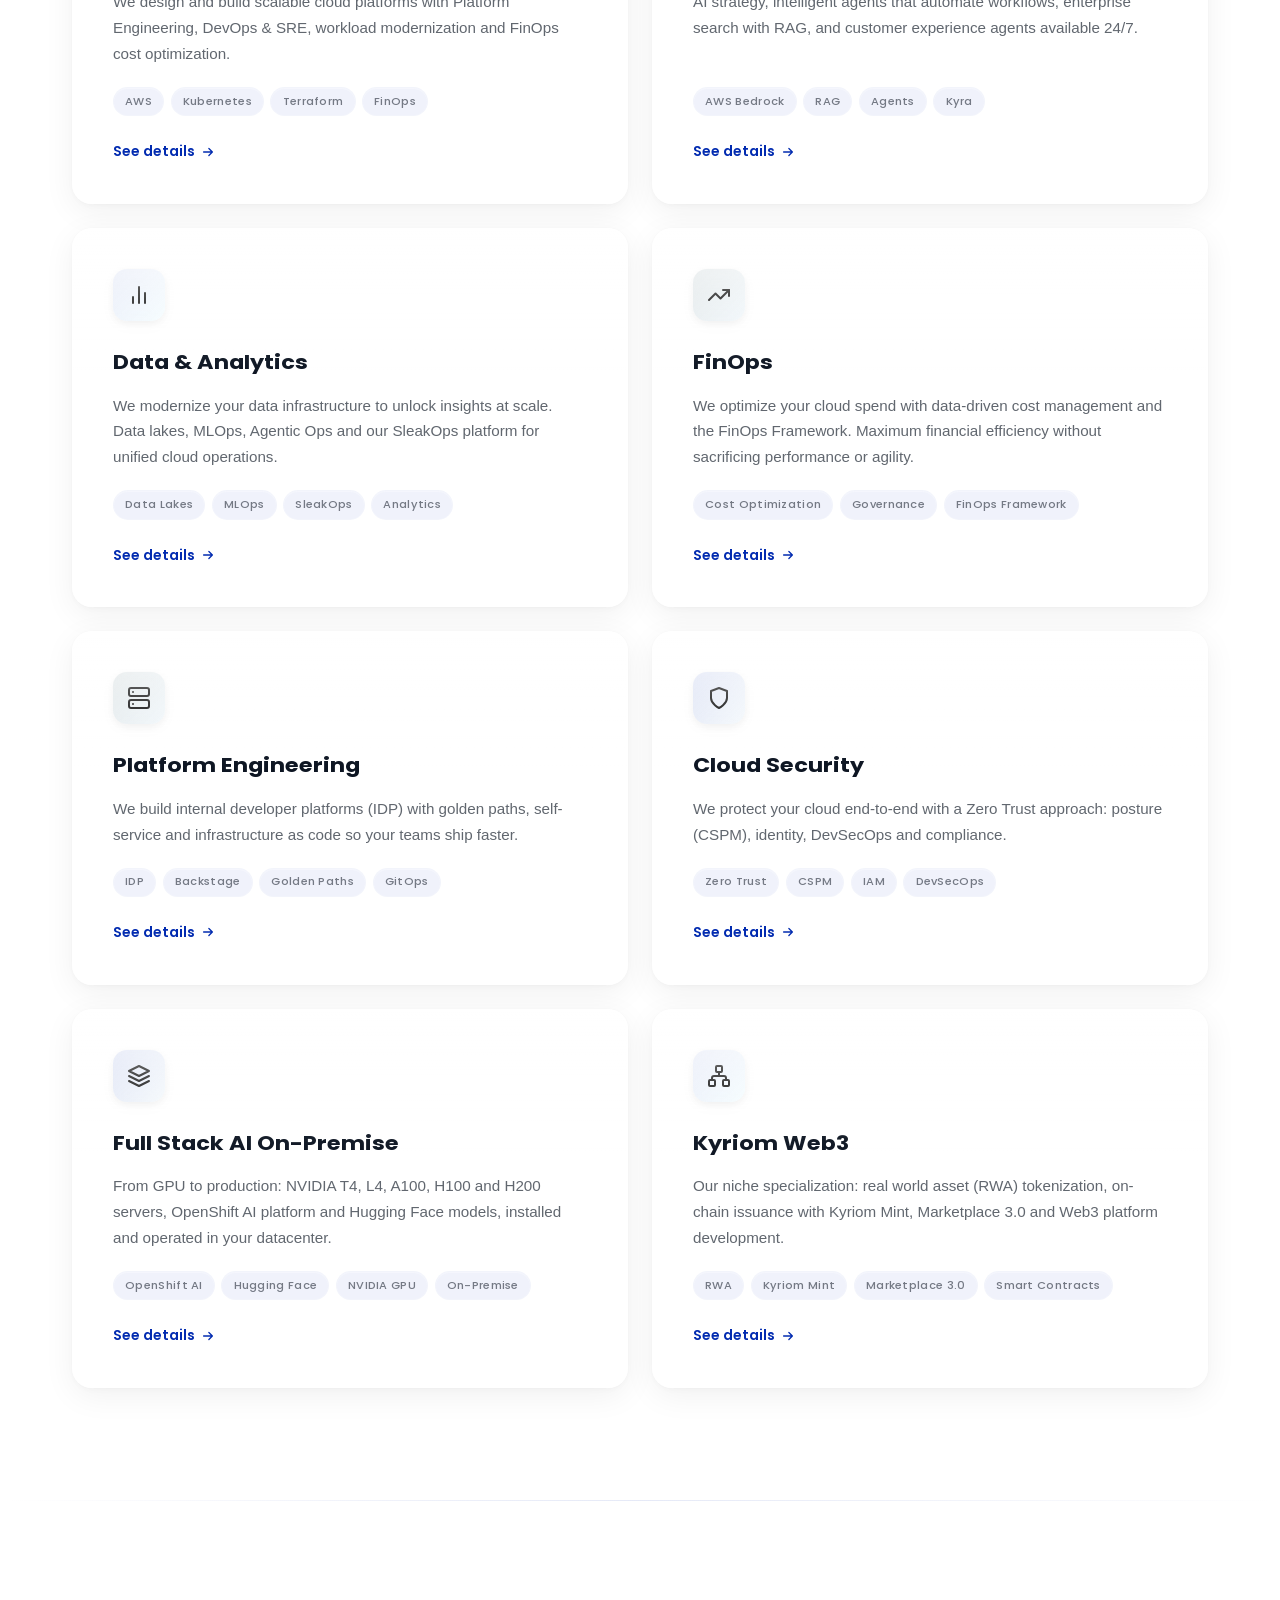
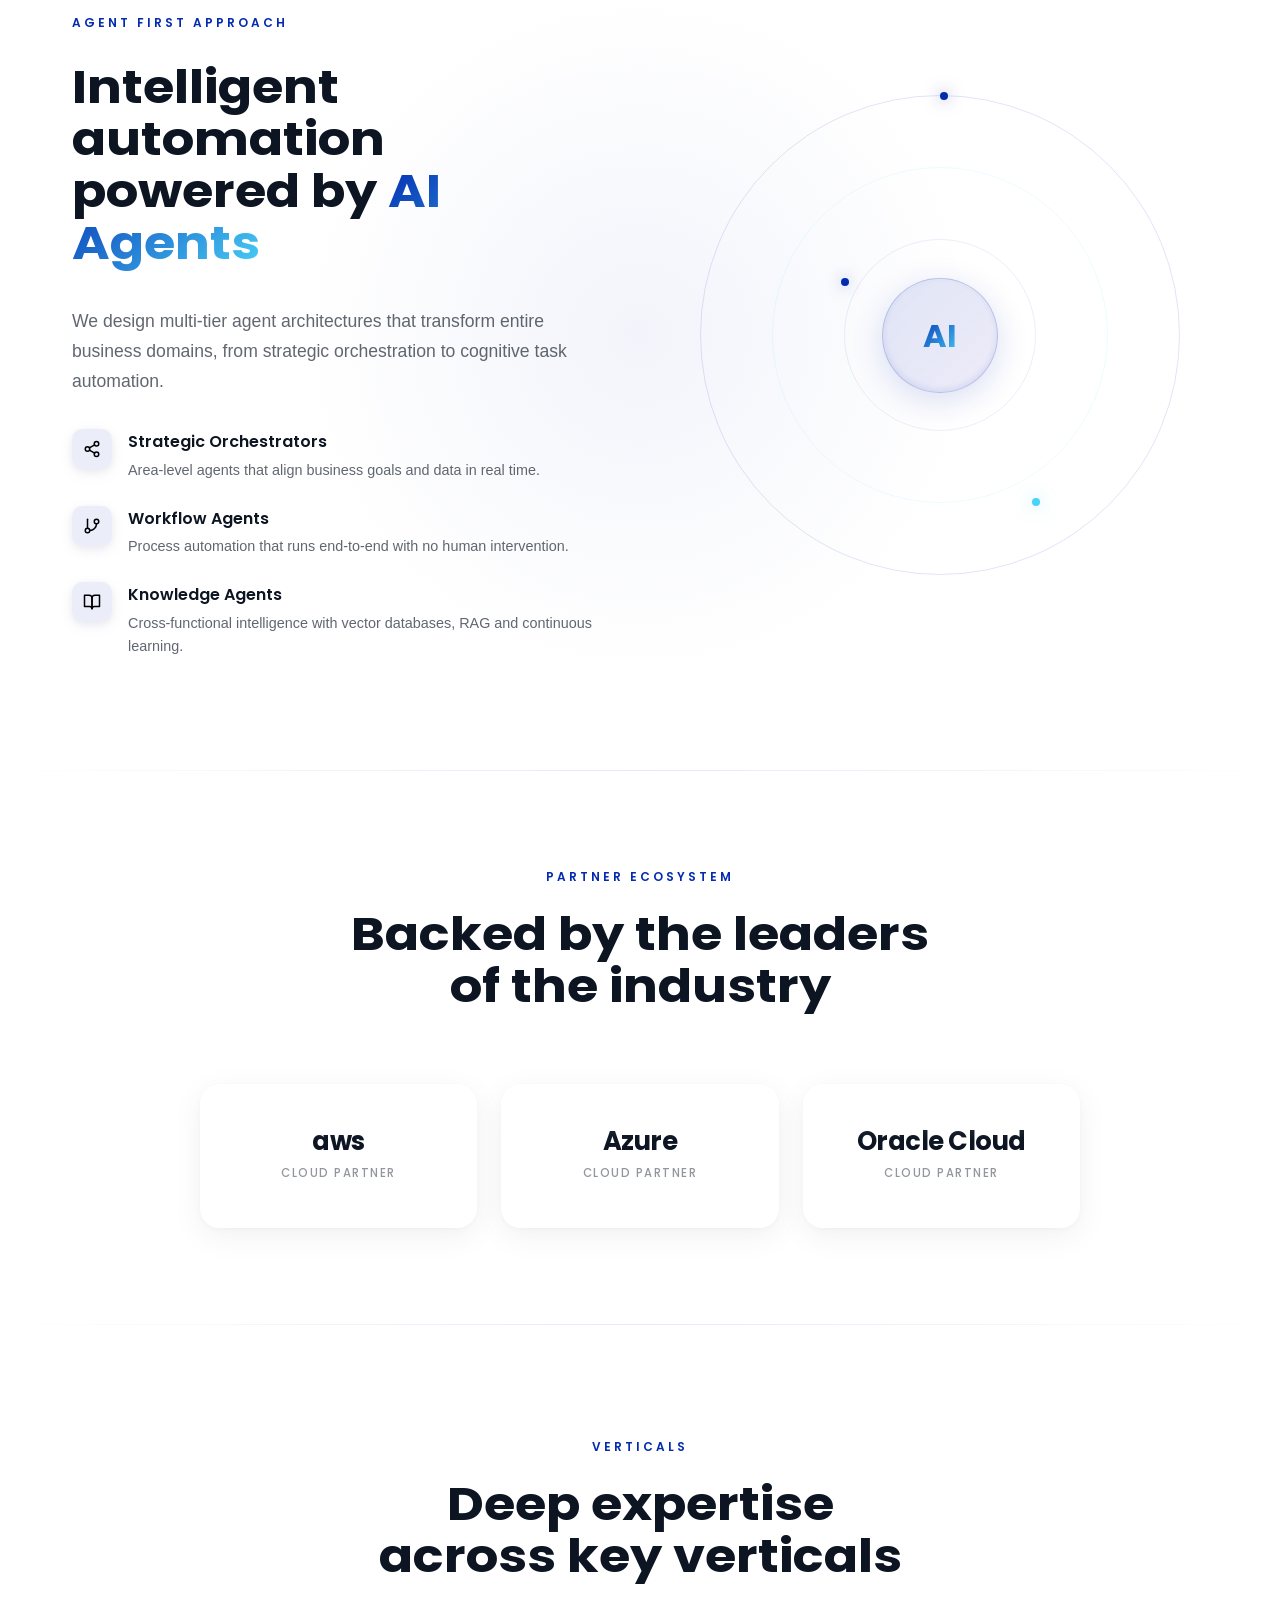
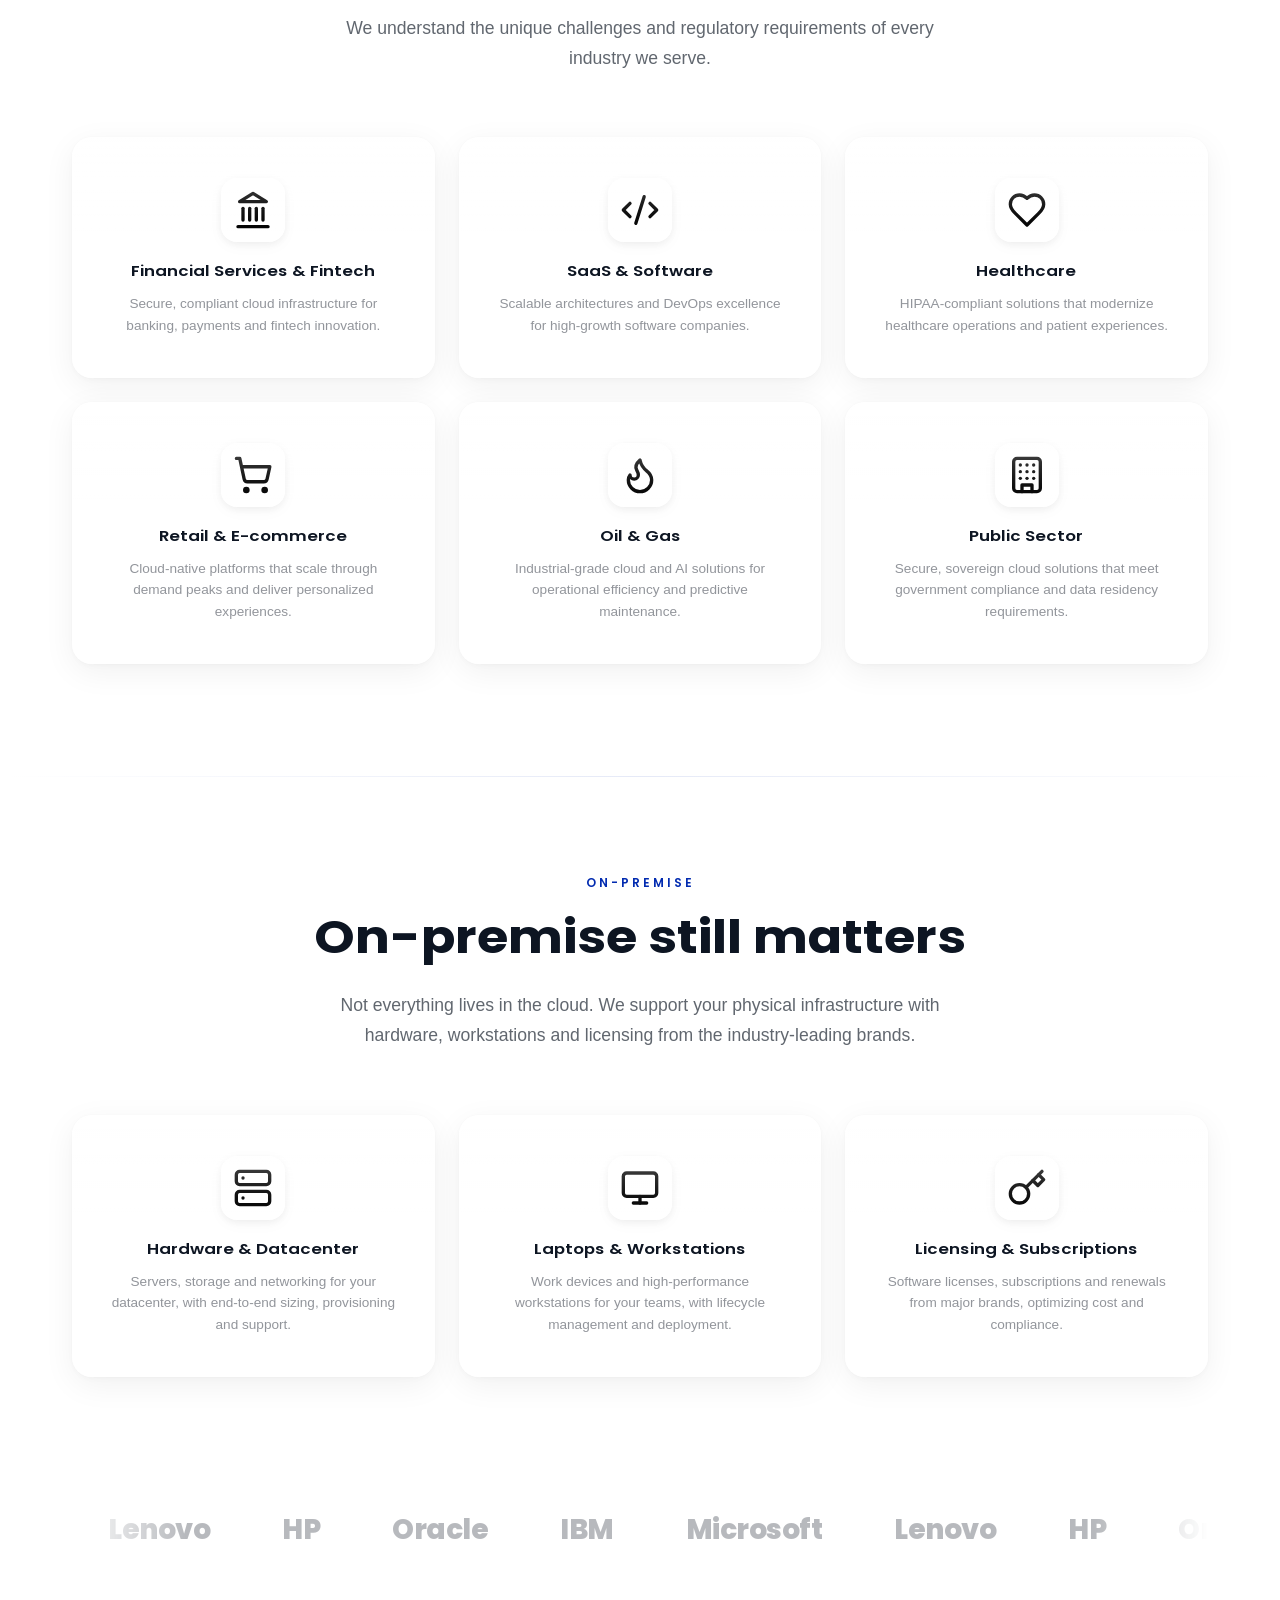
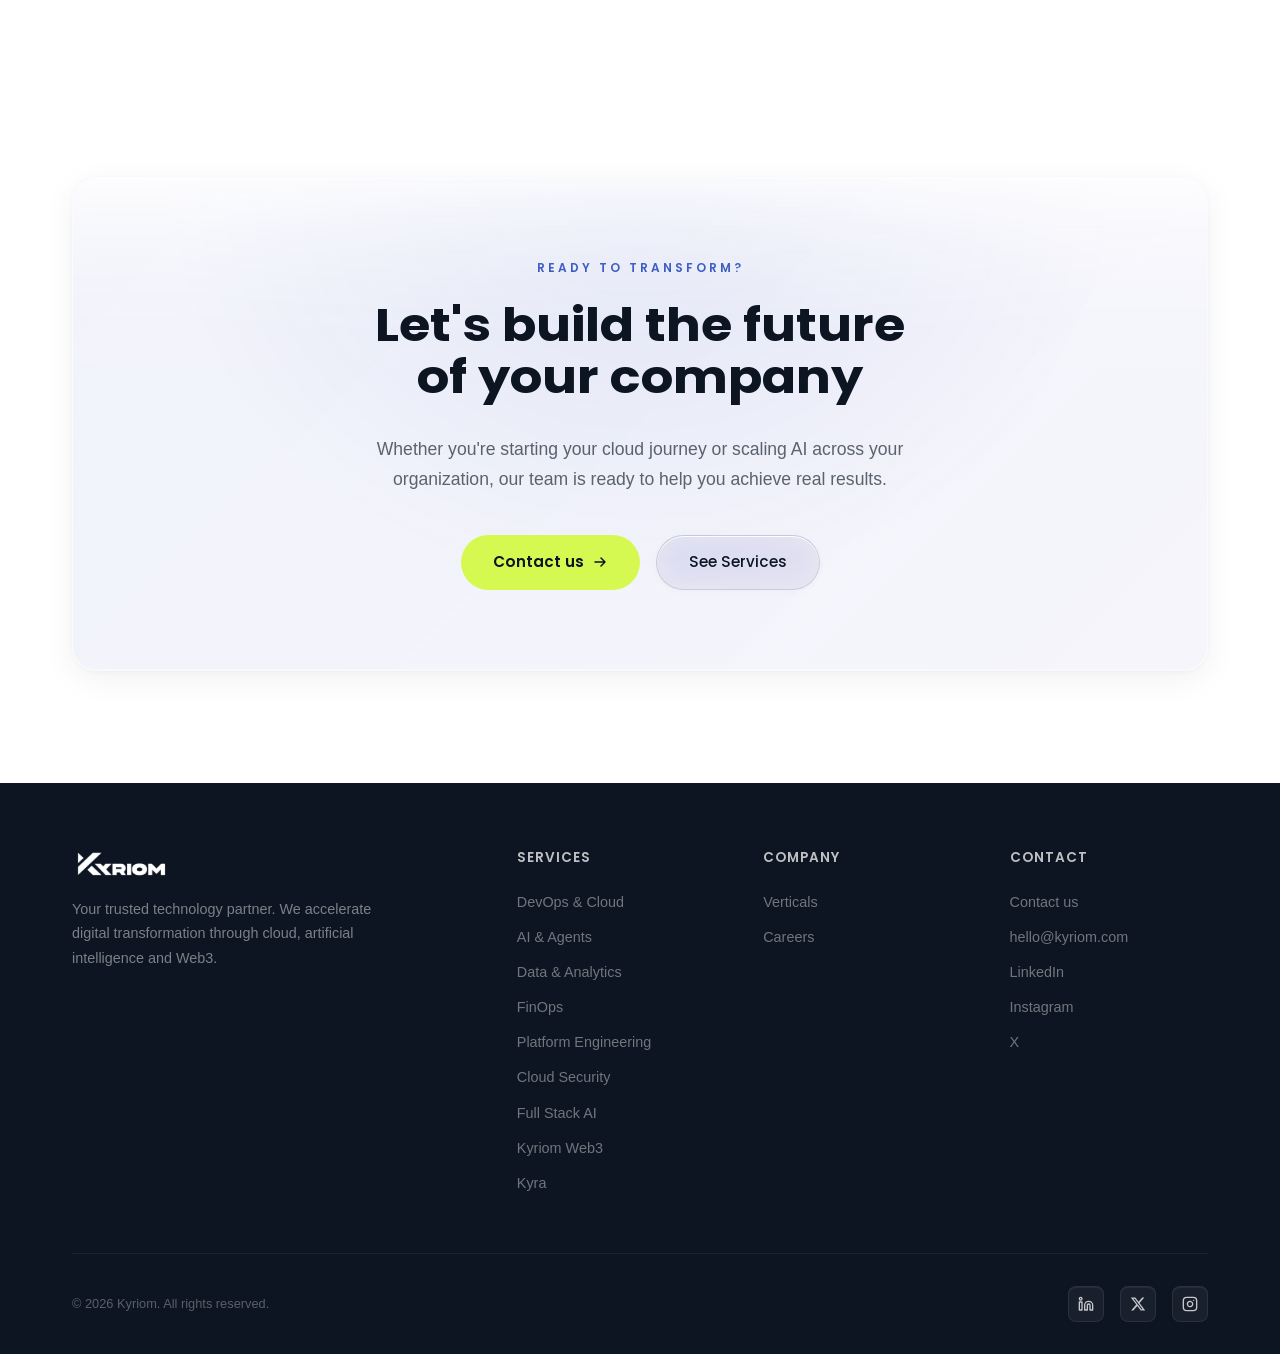
==== commit 5cb75240: "Actualización septiembre 2026: Web3, Full Stack AI, SEO, footer y nav" ====
--- a/index.html
+++ b/index.html
@@ -3,9 +3,14 @@
 <head>
     <meta charset="UTF-8">
     <meta name="viewport" content="width=device-width, initial-scale=1.0">
-    <title data-i18n="page.title.index">Kyriom — Transformación Digital Cloud & IA</title>
+    <title data-i18n="page.title.index">Kyriom — Transformación Digital Cloud, IA &amp; Web3</title>
     <link rel="icon" type="image/png" href="Logo/Kyriom_Isologo-dark.png">
-    <meta name="description" content="Kyriom acelera la transformación digital a través de soluciones cloud avanzadas, inteligencia artificial y desarrollo de software a medida.">
+    <meta name="description" content="Kyriom acelera la transformación digital con Cloud, Inteligencia Artificial y Web3: DevOps, FinOps, Full Stack AI on-premise y tokenización de activos reales.">
+    <meta property="og:title" content="Kyriom — Transformación Digital Cloud, IA &amp; Web3">
+    <meta property="og:description" content="Cloud, IA y Web3 de punta a punta: DevOps, FinOps, Cloud Security, Full Stack AI on-premise y tokenización de activos reales (RWA).">
+    <meta property="og:type" content="website">
+    <meta property="og:url" content="https://kyriom.com/">
+    <link rel="canonical" href="https://kyriom.com/">
     <link rel="preconnect" href="https://fonts.googleapis.com">
     <link rel="preconnect" href="https://fonts.gstatic.com" crossorigin>
     <link href="https://fonts.googleapis.com/css2?family=Poppins:wght@300;400;500;600;700&display=swap" rel="stylesheet">
@@ -36,10 +41,11 @@
                         <a href="servicios/finops.html"><span class="dropdown-icon"><img src="icons/trending-up.svg" width="16" height="16" class="icon icon-adaptive" alt=""></span><span data-i18n="nav.services.finops">FinOps</span></a>
                         <a href="servicios/Platformengineer.html"><span class="dropdown-icon"><img src="icons/server.svg" width="16" height="16" class="icon icon-adaptive" alt=""></span><span data-i18n="nav.services.platform">Platform Engineering</span></a>
                         <a href="servicios/Cloudsecurity.html"><span class="dropdown-icon"><img src="icons/shield.svg" width="16" height="16" class="icon icon-adaptive" alt=""></span><span data-i18n="nav.services.security">Cloud Security</span></a>
+                        <a href="servicios/full-stack-ai.html"><span class="dropdown-icon"><img src="icons/layers.svg" width="16" height="16" class="icon icon-adaptive" alt=""></span><span data-i18n="nav.services.fullstackai">Full Stack AI</span></a>
                     </div>
                 </li>
-                <li><a href="nosotros.html" data-i18n="nav.about">Nosotros</a></li>
                 <li><a href="kyra.html" data-i18n="nav.kyra">Kyra</a></li>
+                <li><a href="servicios/web3.html" class="nav-web3" data-i18n="nav.web3">Web3</a></li>
                 <li><a href="contacto.html" data-i18n="nav.contact">Contacto</a></li>
             </ul>
             <button class="lang-toggle" id="langToggle" data-i18n-aria="nav.lang.toggle" aria-label="Cambiar idioma"><span data-lang-current>EN</span></button>
@@ -71,12 +77,12 @@
         <div class="hero-content">
             <div class="hero-badge reveal">
                 <span class="hero-badge-dot"></span>
-                <span data-i18n="index.hero.badge">Empresa Agent First</span>
+                <span data-i18n="index.hero.badge">Cloud, IA &amp; Web3</span>
             </div>
             <h1 class="reveal reveal-delay-1 hero-title-rotating">
                 <span class="hero-rotator gradient-text" id="heroRotator">Impulsa</span>
                 <span data-i18n="index.hero.connector">tu negocio con</span><br>
-                <span data-i18n="index.hero.highlight">Inteligencia Artificial y nube</span>
+                <span data-i18n="index.hero.highlight">Cloud, IA y Web3</span>
             </h1>
             <p class="hero-description reveal reveal-delay-2" data-i18n="index.hero.description">Aceleramos la transformación digital a través de soluciones cloud avanzadas, inteligencia artificial y modernización de tu on-premise. Convirtiendo datos y procesos en ventaja competitiva real.</p>
             <div class="hero-actions reveal reveal-delay-3">
@@ -106,7 +112,7 @@
                 <div class="stat-label" data-i18n="index.stats.clients">Clientes en el Mundo</div>
             </div>
             <div class="stat-item reveal reveal-delay-2">
-                <div class="stat-number" data-target="5">0</div>
+                <div class="stat-number" data-target="4">0</div>
                 <div class="stat-label" data-i18n="index.stats.countries">Países</div>
             </div>
             <div class="stat-item reveal reveal-delay-3">
@@ -122,8 +128,8 @@
     <div class="container">
         <div class="services-header reveal">
             <div class="section-label" data-i18n="index.services.label">Qué Hacemos</div>
-            <h2 class="section-title" data-i18n-html="index.services.title">Servicios cloud e<br>inteligencia de punta a punta</h2>
-            <p class="section-subtitle" data-i18n="index.services.subtitle">De la estrategia a la ejecución, entregamos soluciones integradas que generan resultados de negocio medibles en cloud, IA y DevOps.</p>
+            <h2 class="section-title" data-i18n-html="index.services.title">Cloud, IA y Web3<br>de punta a punta</h2>
+            <p class="section-subtitle" data-i18n="index.services.subtitle">De la estrategia a la ejecución, entregamos soluciones integradas que generan resultados de negocio medibles en cloud, inteligencia artificial y Web3.</p>
         </div>
         <div class="servicios-grid">
             <a href="servicios/devops-cloud.html" class="servicio-card glass reveal">
@@ -231,6 +237,44 @@
                     <span class="service-tag">CSPM</span>
                     <span class="service-tag">IAM</span>
                     <span class="service-tag">DevSecOps</span>
+                </div>
+                <div class="servicio-card-footer">
+                    <span class="servicio-link">
+                        <span data-i18n="index.services.link">Ver detalle</span>
+                        <svg width="14" height="14" viewBox="0 0 16 16" fill="none"><path d="M3 8h10m0 0L9 4m4 4L9 12" stroke="currentColor" stroke-width="1.5" stroke-linecap="round" stroke-linejoin="round"/></svg>
+                    </span>
+                </div>
+            </a>
+            <a href="servicios/full-stack-ai.html" class="servicio-card glass reveal reveal-delay-2">
+                <div class="service-icon service-icon-ai">
+                    <img src="icons/layers.svg" width="24" height="24" class="icon icon-adaptive" alt="">
+                </div>
+                <h3 data-i18n="index.services.fullstackai.title">Full Stack AI On-Premise</h3>
+                <p data-i18n="index.services.fullstackai.desc">De la GPU a producción: servidores NVIDIA T4, L4, A100, H100 y H200, plataforma OpenShift AI y modelos de Hugging Face, instalados y operados en tu datacenter.</p>
+                <div class="service-tags">
+                    <span class="service-tag">OpenShift AI</span>
+                    <span class="service-tag">Hugging Face</span>
+                    <span class="service-tag">NVIDIA GPU</span>
+                    <span class="service-tag">On-Premise</span>
+                </div>
+                <div class="servicio-card-footer">
+                    <span class="servicio-link">
+                        <span data-i18n="index.services.link">Ver detalle</span>
+                        <svg width="14" height="14" viewBox="0 0 16 16" fill="none"><path d="M3 8h10m0 0L9 4m4 4L9 12" stroke="currentColor" stroke-width="1.5" stroke-linecap="round" stroke-linejoin="round"/></svg>
+                    </span>
+                </div>
+            </a>
+            <a href="servicios/web3.html" class="servicio-card glass reveal reveal-delay-3">
+                <div class="service-icon service-icon-data">
+                    <img src="icons/network.svg" width="24" height="24" class="icon icon-adaptive" alt="">
+                </div>
+                <h3 data-i18n="index.services.web3.title">Kyriom Web3</h3>
+                <p data-i18n="index.services.web3.desc">Nuestra especialización de nicho: tokenización de activos del mundo real (RWA), emisión on-chain con Kyriom Mint, Marketplace 3.0 y desarrollo de plataformas Web3.</p>
+                <div class="service-tags">
+                    <span class="service-tag">RWA</span>
+                    <span class="service-tag">Kyriom Mint</span>
+                    <span class="service-tag">Marketplace 3.0</span>
+                    <span class="service-tag">Smart Contracts</span>
                 </div>
                 <div class="servicio-card-footer">
                     <span class="servicio-link">
@@ -454,8 +498,8 @@
     <div class="container">
         <div class="footer-grid">
             <div class="footer-brand">
-                <div class="footer-logo"><img src="Logo/Kyriom_Logotype-white.svg" alt="Kyriom"></div>
-                <p data-i18n="footer.tagline">Tu socio de confianza tecnológico. Aceleramos la transformación digital a través de cloud, IA y desarrollo de software a medida.</p>
+                <div class="footer-logo"><img src="Logo/kyriom_logo_white.png" alt="Kyriom"></div>
+                <p data-i18n="footer.tagline">Tu socio de confianza tecnológico. Aceleramos la transformación digital a través de cloud, inteligencia artificial y Web3.</p>
             </div>
             <div class="footer-col">
                 <h4 data-i18n="footer.services">Servicios</h4>
@@ -466,13 +510,14 @@
                     <li><a href="servicios/finops.html" data-i18n="nav.services.finops">FinOps</a></li>
                     <li><a href="servicios/Platformengineer.html" data-i18n="nav.services.platform">Platform Engineering</a></li>
                     <li><a href="servicios/Cloudsecurity.html" data-i18n="nav.services.security">Cloud Security</a></li>
+                    <li><a href="servicios/full-stack-ai.html" data-i18n="nav.services.fullstackai">Full Stack AI</a></li>
+                    <li><a href="servicios/web3.html" data-i18n="nav.services.web3">Kyriom Web3</a></li>
                     <li><a href="kyra.html" data-i18n="nav.kyra">Kyra</a></li>
                 </ul>
             </div>
             <div class="footer-col">
                 <h4 data-i18n="footer.company">Empresa</h4>
                 <ul>
-                    <li><a href="nosotros.html" data-i18n="footer.company.about">Sobre Nosotros</a></li>
                     <li><a href="#verticales" data-i18n="footer.company.verticals">Verticales</a></li>
                     <li><a href="#" data-i18n="footer.company.careers">Empleos</a></li>
                 </ul>
@@ -482,20 +527,18 @@
                 <ul>
                     <li><a href="contacto.html" data-i18n="footer.contact.us">Contáctanos</a></li>
                     <li><a href="mailto:hello@kyriom.com">hello@kyriom.com</a></li>
-                    <li><a href="#">LinkedIn</a></li>
-                    <li><a href="#">Twitter</a></li>
+                    <li><a href="https://www.linkedin.com/company/kyriom" target="_blank" rel="noopener">LinkedIn</a></li>
+                    <li><a href="https://www.instagram.com/kyriom_cloud/" target="_blank" rel="noopener">Instagram</a></li>
+                    <li><a href="#">X</a></li>
                 </ul>
             </div>
         </div>
         <div class="footer-bottom">
             <p data-i18n="footer.rights">&copy; 2026 Kyriom. Todos los derechos reservados.</p>
             <div class="footer-socials">
-                <a href="#" class="footer-social" aria-label="LinkedIn">
-                    <img src="icons/linkedin.svg" width="16" height="16" class="icon icon-adaptive" alt="LinkedIn">
-                </a>
-                <a href="#" class="footer-social" aria-label="Twitter">
-                    <img src="icons/twitter.svg" width="16" height="16" class="icon icon-adaptive" alt="Twitter">
-                </a>
+                <a href="https://www.linkedin.com/company/kyriom" class="footer-social" aria-label="LinkedIn" target="_blank" rel="noopener"><img src="icons/linkedin.svg" width="16" height="16" class="icon icon-social" alt="LinkedIn"></a>
+                <a href="#" class="footer-social" aria-label="X" target="_blank" rel="noopener"><img src="icons/x.svg" width="16" height="16" class="icon icon-social" alt="X"></a>
+                <a href="https://www.instagram.com/kyriom_cloud/" class="footer-social" aria-label="Instagram" target="_blank" rel="noopener"><img src="icons/instagram.svg" width="16" height="16" class="icon icon-social" alt="Instagram"></a>
             </div>
         </div>
     </div>
--- a/styles.css
+++ b/styles.css
@@ -1752,3 +1752,13 @@
 .dark .icon-adaptive {
     filter: brightness(0) invert(1);
 }
+
+/* Footer socials: always white glyphs on the dark footer */
+.footer-social .icon-social{filter:brightness(0) invert(1);opacity:.75;transition:opacity .3s}
+.footer-social:hover .icon-social{opacity:1}
+.footer-logo img{height:46px;width:auto}
+
+/* Web3 — top-level nav emphasis */
+.nav-links .nav-web3{position:relative}
+.nav-links .nav-web3::after{content:'';position:absolute;left:0;right:0;bottom:-6px;height:2px;border-radius:2px;background:linear-gradient(90deg,#7C4DFF,#49D3F8);opacity:0;transition:opacity .3s}
+.nav-links .nav-web3:hover::after{opacity:1}
